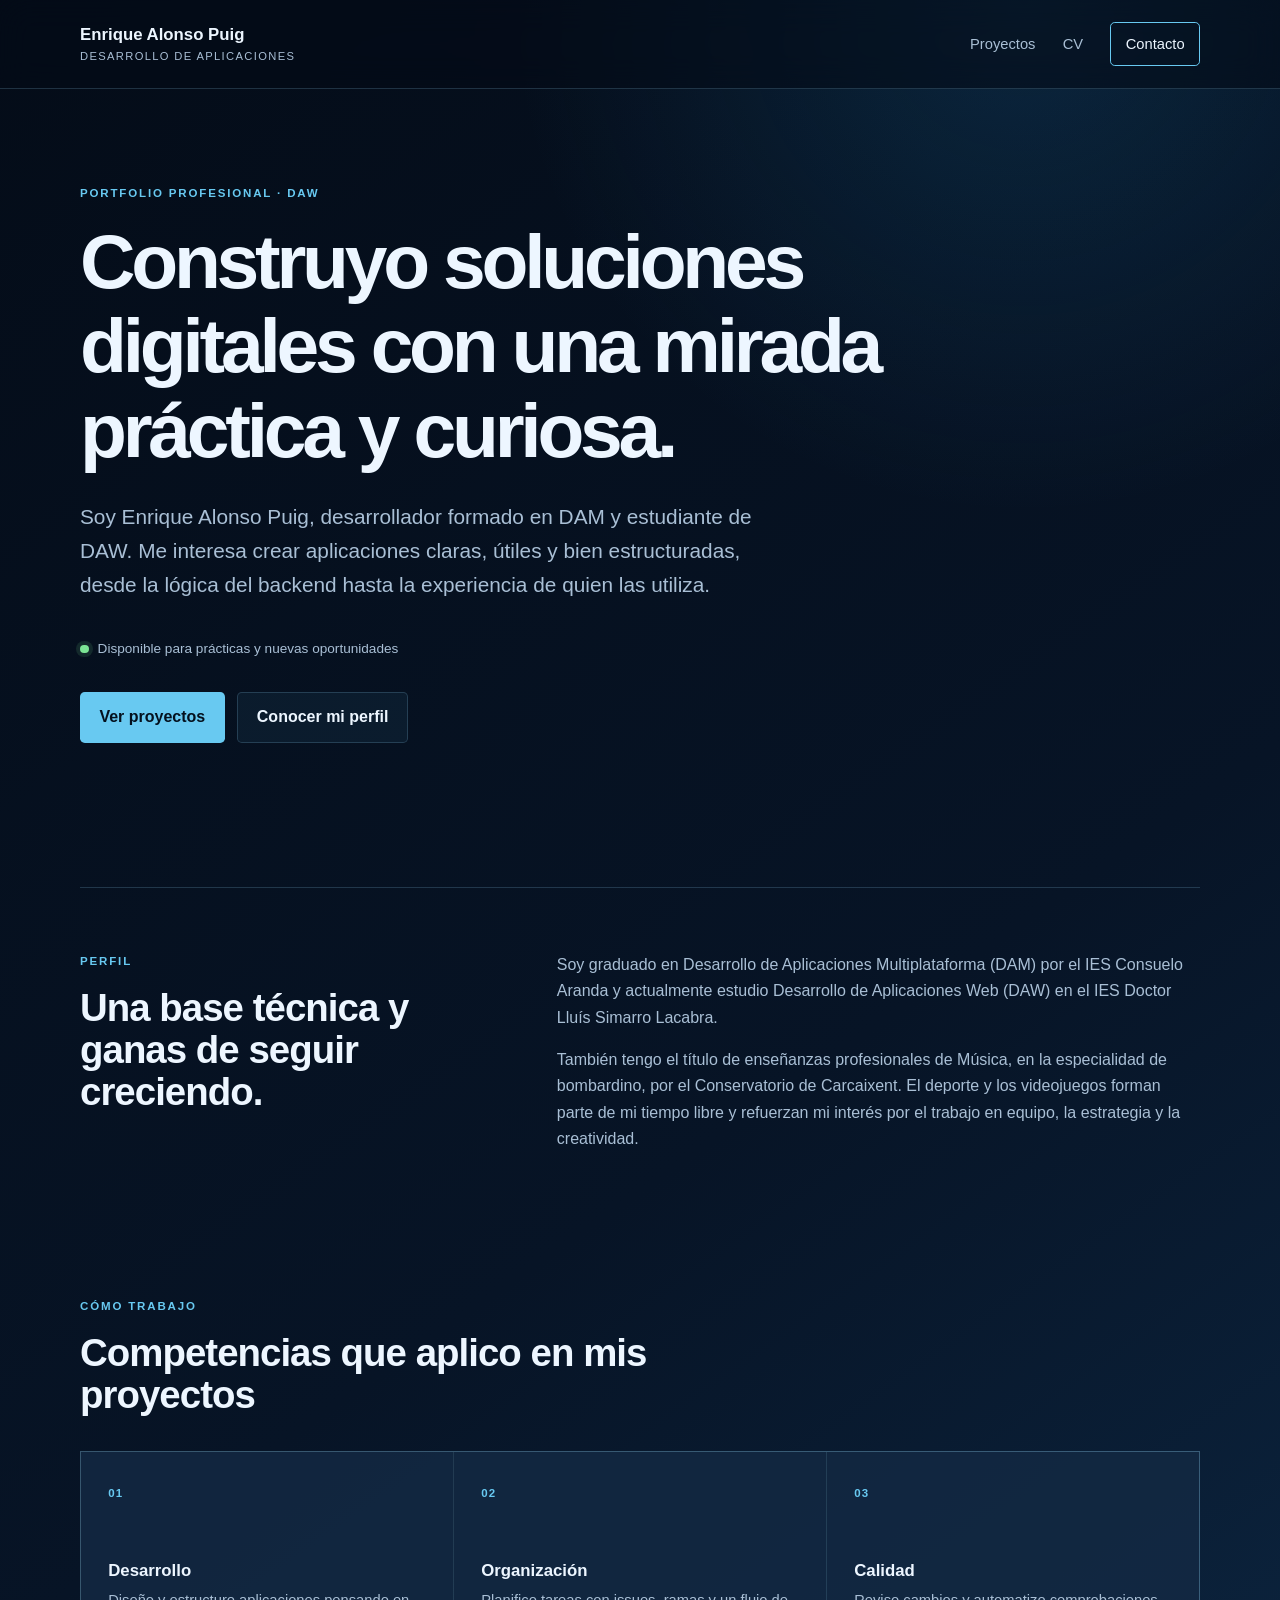
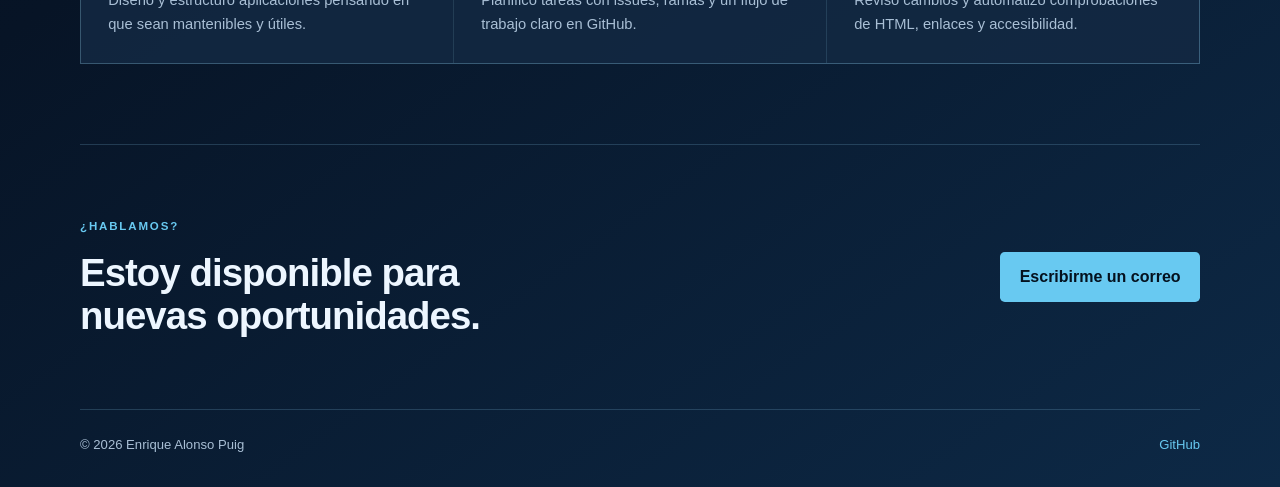
==== index.html @ 2f503438 "aplicar formato Prettier al proyecto 6.0" ====
<!DOCTYPE html>
<html lang="es">
  <head>
    <meta charset="utf-8">
    <meta name="viewport" content="width=device-width, initial-scale=1">
    <title>...</title>
    <link rel="stylesheet" href="styles.css">
  </head>
  <body>
    <header class="site-header">
      <nav class="site-nav shell" aria-label="Navegación principal">
        <a class="brand" href="index.html"
          >Enrique Alonso Puig<span>Desarrollo de aplicaciones</span></a
        >
        <div class="nav-links">
          <a href="proyectos.html">Proyectos</a>
          <a href="cv.html">CV</a>
          <a class="nav-contact" href="mailto:enralopui@alu.edu.gva.es"
            >Contacto</a
          >
        </div>
      </nav>
    </header>
    <main>
      <section class="hero shell">
        <p class="eyebrow">Portfolio profesional · DAW</p>
        <h1>
          Construyo soluciones digitales con una mirada práctica y curiosa.
        </h1>
        <p class="hero-lead">
          Soy Enrique Alonso Puig, desarrollador formado en DAM y estudiante de
          DAW. Me interesa crear aplicaciones claras, útiles y bien
          estructuradas, desde la lógica del backend hasta la experiencia de
          quien las utiliza.
        </p>
        <p class="hero-status">
          <span aria-hidden="true"></span>Disponible para prácticas y nuevas
          oportunidades
        </p>
        <div class="hero-actions">
          <a class="button button-primary" href="proyectos.html"
            >Ver proyectos</a
          >
          <a class="button button-secondary" href="cv.html"
            >Conocer mi perfil</a
          >
        </div>
      </section>
      <section class="intro-grid shell" aria-labelledby="sobre-mi">
        <div>
          <p class="eyebrow">Perfil</p>
          <h2 id="sobre-mi">Una base técnica y ganas de seguir creciendo.</h2>
        </div>
        <div class="copy-block">
          <p>
            Soy graduado en Desarrollo de Aplicaciones Multiplataforma (DAM) por
            el IES Consuelo Aranda y actualmente estudio Desarrollo de
            Aplicaciones Web (DAW) en el IES Doctor Lluís Simarro Lacabra.
          </p>
          <p>
            También tengo el título de enseñanzas profesionales de Música, en la
            especialidad de bombardino, por el Conservatorio de Carcaixent. El
            deporte y los videojuegos forman parte de mi tiempo libre y
            refuerzan mi interés por el trabajo en equipo, la estrategia y la
            creatividad.
          </p>
        </div>
      </section>
      <section class="capabilities shell" aria-labelledby="competencias">
        <div class="section-heading">
          <p class="eyebrow">Cómo trabajo</p>
          <h2 id="competencias">Competencias que aplico en mis proyectos</h2>
        </div>
        <div class="capability-list">
          <article>
            <span>01</span>
            <h3>Desarrollo</h3>
            <p>
              Diseño y estructuro aplicaciones pensando en que sean mantenibles
              y útiles.
            </p>
          </article>
          <article>
            <span>02</span>
            <h3>Organización</h3>
            <p>
              Planifico tareas con issues, ramas y un flujo de trabajo claro en
              GitHub.
            </p>
          </article>
          <article>
            <span>03</span>
            <h3>Calidad</h3>
            <p>
              Reviso cambios y automatizo comprobaciones de HTML, enlaces y
              accesibilidad.
            </p>
          </article>
        </div>
      </section>
      <section class="contact-strip shell" aria-labelledby="contacto">
        <div>
          <p class="eyebrow">¿Hablamos?</p>
          <h2 id="contacto">Estoy disponible para nuevas oportunidades.</h2>
        </div>
        <a class="button button-primary" href="mailto:enralopui@alu.edu.gva.es"
          >Escribirme un correo</a
        >
      </section>
    </main>
    <footer class="site-footer shell">
      <p>&copy; 2026 Enrique Alonso Puig</p>
      <a href="https://github.com/quiquealonso" target="_blank" rel="noreferrer"
        >GitHub</a
      >
    </footer>
  </body>
</html>
---- styles.css ----
:root {
  color-scheme: dark;
  --background: #071426;
  --background-deep: #040c18;
  --surface: rgba(14, 34, 59, 0.82);
  --border: rgba(141, 202, 239, 0.2);
  --text: #edf6ff;
  --muted: #a9bfd5;
  --accent: #68c9f1;
  --accent-strong: #2e9dd2;
  --shadow: 0 24px 70px rgba(0, 0, 0, 0.28);
}

* {
  box-sizing: border-box;
}

html {
  min-width: 320px;
  background: var(--background-deep);
}

body {
  min-width: 320px;
  min-height: 100vh;
  margin: 0;
  color: var(--text);
  background:
    radial-gradient(
      circle at 80% 0%,
      rgba(30, 119, 174, 0.22),
      transparent 32rem
    ),
    linear-gradient(
      145deg,
      var(--background-deep),
      var(--background) 55%,
      #0d2946
    );
  font-family: "Aptos", "Segoe UI", sans-serif;
  line-height: 1.65;
  padding-top: 5.5rem;
}

body::before {
  position: fixed;
  inset: 0;
  z-index: -1;
  background-image:
    linear-gradient(rgba(126, 188, 225, 0.035) 1px, transparent 1px),
    linear-gradient(90deg, rgba(126, 188, 225, 0.035) 1px, transparent 1px);
  background-size: 42px 42px;
  content: "";
  mask-image: linear-gradient(to bottom, black, transparent 80%);
}

.shell {
  width: min(100% - 3rem, 1120px);
  margin-inline: auto;
}

.site-header {
  position: fixed;
  top: 0;
  right: 0;
  left: 0;
  z-index: 10;
  border-bottom: 1px solid var(--border);
  background: rgba(4, 12, 24, 0.58);
  backdrop-filter: blur(16px);
}

.site-nav {
  display: flex;
  align-items: center;
  justify-content: space-between;
  gap: 2rem;
  min-height: 5.5rem;
}

.brand {
  color: var(--text);
  font-size: 1.05rem;
  font-weight: 750;
  line-height: 1.15;
  text-decoration: none;
}

.brand span {
  display: block;
  margin-top: 0.35rem;
  color: var(--muted);
  font-size: 0.7rem;
  font-weight: 500;
  letter-spacing: 0.12em;
  text-transform: uppercase;
}

.nav-links {
  display: flex;
  align-items: center;
  gap: 1.7rem;
}

.nav-links a {
  color: var(--muted);
  font-size: 0.92rem;
  text-decoration: none;
  transition: color 160ms ease;
}

.nav-links a:hover,
.nav-links a:focus-visible,
.nav-links a.active {
  color: var(--accent);
}

.nav-contact {
  padding: 0.55rem 0.9rem;
  border: 1px solid var(--accent);
  border-radius: 0.3rem;
  color: var(--text) !important;
}

.nav-contact:hover,
.nav-contact:focus-visible {
  background: rgba(104, 201, 241, 0.14);
}

h1,
h2,
h3,
p {
  margin-top: 0;
}

h1,
h2,
h3 {
  line-height: 1.1;
}

h2 {
  margin-bottom: 1rem;
  font-size: clamp(1.7rem, 3vw, 2.4rem);
  letter-spacing: -0.025em;
}

h3 {
  margin-bottom: 0.45rem;
  font-size: 1.05rem;
}

p {
  color: var(--muted);
}

main {
  overflow: hidden;
}

.hero {
  padding-top: clamp(4rem, 8vw, 6rem);
  padding-bottom: clamp(6rem, 13vw, 9rem);
}

.eyebrow {
  margin-bottom: 1rem;
  color: var(--accent);
  font-size: 0.72rem;
  font-weight: 750;
  letter-spacing: 0.16em;
  text-transform: uppercase;
}

.hero h1,
.page-intro h1 {
  max-width: 860px;
  margin-bottom: 1.7rem;
  font-size: clamp(2.7rem, 6vw, 5.2rem);
  letter-spacing: -0.055em;
}

.hero-lead {
  max-width: 690px;
  margin-bottom: 2.2rem;
  font-size: clamp(1.05rem, 2vw, 1.3rem);
}

.hero-status {
  display: flex;
  align-items: center;
  gap: 0.55rem;
  margin-bottom: 2rem;
  color: var(--muted);
  font-size: 0.85rem;
}

.hero-status span {
  width: 0.55rem;
  height: 0.55rem;
  border-radius: 50%;
  background: #7be495;
  box-shadow: 0 0 0 4px rgba(123, 228, 149, 0.12);
}

.hero-actions {
  display: flex;
  flex-wrap: wrap;
  gap: 0.8rem;
}

.button {
  display: inline-flex;
  align-items: center;
  justify-content: center;
  min-height: 3rem;
  padding: 0.7rem 1.15rem;
  border: 1px solid transparent;
  border-radius: 0.3rem;
  font-weight: 700;
  text-decoration: none;
  transition:
    background-color 160ms ease,
    border-color 160ms ease,
    transform 160ms ease;
}

.button:hover,
.button:focus-visible {
  transform: translateY(-2px);
}

.button-primary {
  color: #04111e;
  background: var(--accent);
}

.button-primary:hover,
.button-primary:focus-visible {
  background: #90dcf8;
}

.button-secondary {
  border-color: var(--border);
  color: var(--text);
  background: rgba(104, 201, 241, 0.06);
}

.button-secondary:hover,
.button-secondary:focus-visible {
  border-color: var(--accent);
  background: rgba(104, 201, 241, 0.14);
}

.intro-grid,
.contact-strip {
  display: grid;
  grid-template-columns: minmax(0, 0.8fr) minmax(0, 1.2fr);
  gap: 3rem;
  padding-top: 4rem;
  padding-bottom: 4rem;
  border-top: 1px solid var(--border);
}

.copy-block {
  max-width: 650px;
}

.copy-block p:last-child {
  margin-bottom: 0;
}

.capabilities {
  padding-top: 5rem;
  padding-bottom: 5rem;
}

.section-heading {
  max-width: 600px;
  margin-bottom: 2.2rem;
}

.capability-list {
  display: grid;
  grid-template-columns: repeat(3, 1fr);
  gap: 1px;
  overflow: hidden;
  border: 1px solid var(--border);
  background: var(--border);
}

.capability-list article {
  min-height: 210px;
  padding: 1.7rem;
  background: var(--surface);
}

.capability-list span,
.project-meta {
  color: var(--accent);
  font-size: 0.72rem;
  font-weight: 750;
  letter-spacing: 0.1em;
  text-transform: uppercase;
}

.capability-list h3 {
  margin-top: 3.5rem;
}

.capability-list p {
  margin-bottom: 0;
  font-size: 0.92rem;
}

.contact-strip {
  align-items: center;
  padding-top: 4.5rem;
  padding-bottom: 4.5rem;
}

.contact-strip h2 {
  margin-bottom: 0;
}

.contact-strip .button {
  justify-self: end;
}

.page-intro {
  padding-top: clamp(2.5rem, 6vw, 4.5rem);
  padding-bottom: 4rem;
}

.page-intro h1 {
  margin-bottom: 1rem;
  font-size: clamp(3rem, 7vw, 5.6rem);
}

.page-intro > p:last-child {
  max-width: 650px;
  font-size: 1.1rem;
}

.projects-grid {
  display: grid;
  grid-template-columns: repeat(2, 1fr);
  gap: 1.4rem;
  padding-bottom: 7rem;
}

.project-card {
  display: flex;
  min-height: 470px;
  flex-direction: column;
  padding: clamp(1.5rem, 4vw, 2.4rem);
  border: 1px solid var(--border);
  background: linear-gradient(150deg, rgba(25, 62, 99, 0.92), var(--surface));
  box-shadow: var(--shadow);
}

.project-meta {
  display: flex;
  justify-content: space-between;
  gap: 1rem;
  margin-bottom: 4.5rem;
}

.project-card h2 {
  margin-bottom: 1rem;
  color: var(--text);
}

.project-card > p {
  margin-bottom: 1.5rem;
}

.tag-list,
.skill-list {
  display: flex;
  flex-wrap: wrap;
  gap: 0.5rem;
  margin: 0;
  padding: 0;
  list-style: none;
}

.tag-list li {
  padding: 0.3rem 0.6rem;
  border: 1px solid var(--border);
  color: var(--muted);
  font-size: 0.78rem;
}

.text-link {
  display: inline-flex;
  align-items: center;
  gap: 0.4rem;
  margin-top: auto;
  color: var(--accent);
  font-weight: 700;
  text-decoration: none;
}

.text-link:hover,
.text-link:focus-visible {
  color: var(--text);
}

.project-links {
  display: flex;
  flex-wrap: wrap;
  gap: 1.2rem;
  margin-top: auto;
}

.cv-layout {
  display: grid;
  grid-template-columns: minmax(0, 1.4fr) minmax(17rem, 0.6fr);
  gap: 1.4rem;
  padding-bottom: 7rem;
}

.cv-main,
.cv-sidebar {
  display: grid;
  gap: 1.4rem;
  align-content: start;
}

.cv-block {
  padding: clamp(1.5rem, 4vw, 2.4rem);
  border: 1px solid var(--border);
  background: var(--surface);
}

.cv-photo {
  display: flex;
  min-height: 260px;
  align-items: center;
  justify-content: center;
  flex-direction: column;
  gap: 0.5rem;
  border: 1px dashed var(--accent);
  color: var(--accent);
  background: linear-gradient(
    145deg,
    rgba(25, 62, 99, 0.72),
    rgba(7, 20, 38, 0.72)
  );
  text-align: center;
}

.cv-photo span {
  font-size: 0.8rem;
  font-weight: 750;
  letter-spacing: 0.12em;
  text-transform: uppercase;
}

.cv-block h2 {
  margin-bottom: 2rem;
}

.timeline-item {
  padding: 0 0 2rem 1.25rem;
  border-left: 1px solid var(--accent-strong);
}

.timeline-item:last-child {
  padding-bottom: 0;
}

.timeline-item span {
  color: var(--accent);
  font-size: 0.75rem;
  font-weight: 700;
  text-transform: uppercase;
}

.timeline-item h3 {
  margin-top: 0.55rem;
}

.timeline-item p {
  margin-bottom: 0;
}

.skill-list {
  display: grid;
  gap: 0.6rem;
}

.skill-list li {
  padding-bottom: 0.6rem;
  border-bottom: 1px solid var(--border);
  color: var(--muted);
}

.detail-list {
  display: grid;
  gap: 0.8rem;
  margin: 0;
  padding: 0;
  list-style: none;
}

.detail-list li {
  color: var(--muted);
}

.detail-list strong {
  color: var(--text);
  font-weight: 650;
}

.detail-list a {
  color: var(--accent);
  text-decoration: none;
}

.detail-list a:hover,
.detail-list a:focus-visible {
  color: var(--text);
}

.cv-block .text-link {
  margin-top: 1rem;
  font-size: 0.87rem;
}

.site-footer {
  display: flex;
  justify-content: space-between;
  gap: 1rem;
  padding-top: 1.5rem;
  padding-bottom: 2rem;
  border-top: 1px solid var(--border);
  color: var(--muted);
  font-size: 0.82rem;
}

.site-footer p {
  margin: 0;
}

.site-footer a {
  color: var(--accent);
  text-decoration: none;
}

a:focus-visible {
  outline: 3px solid rgba(104, 201, 241, 0.45);
  outline-offset: 4px;
}

@media (max-width: 760px) {
  .shell {
    width: min(100% - 2rem, 640px);
  }

  .site-nav {
    align-items: flex-start;
    flex-direction: column;
    gap: 1.2rem;
    padding-top: 1.2rem;
    padding-bottom: 1.2rem;
  }

  body {
    padding-top: 8.8rem;
  }

  .nav-links {
    width: 100%;
    justify-content: space-between;
    gap: 0.7rem;
  }

  .hero {
    padding-top: 3.5rem;
    padding-bottom: 5rem;
  }

  .intro-grid,
  .contact-strip,
  .cv-layout {
    grid-template-columns: 1fr;
    gap: 1.5rem;
  }

  .capability-list,
  .projects-grid {
    grid-template-columns: 1fr;
  }

  .capability-list article {
    min-height: 0;
  }

  .capability-list h3 {
    margin-top: 2rem;
  }

  .contact-strip .button {
    justify-self: start;
  }

  .project-card {
    min-height: 0;
  }

  .project-meta {
    margin-bottom: 3rem;
  }
}

@media (prefers-reduced-motion: reduce) {
  .button,
  .nav-links a {
    transition: none;
  }
}
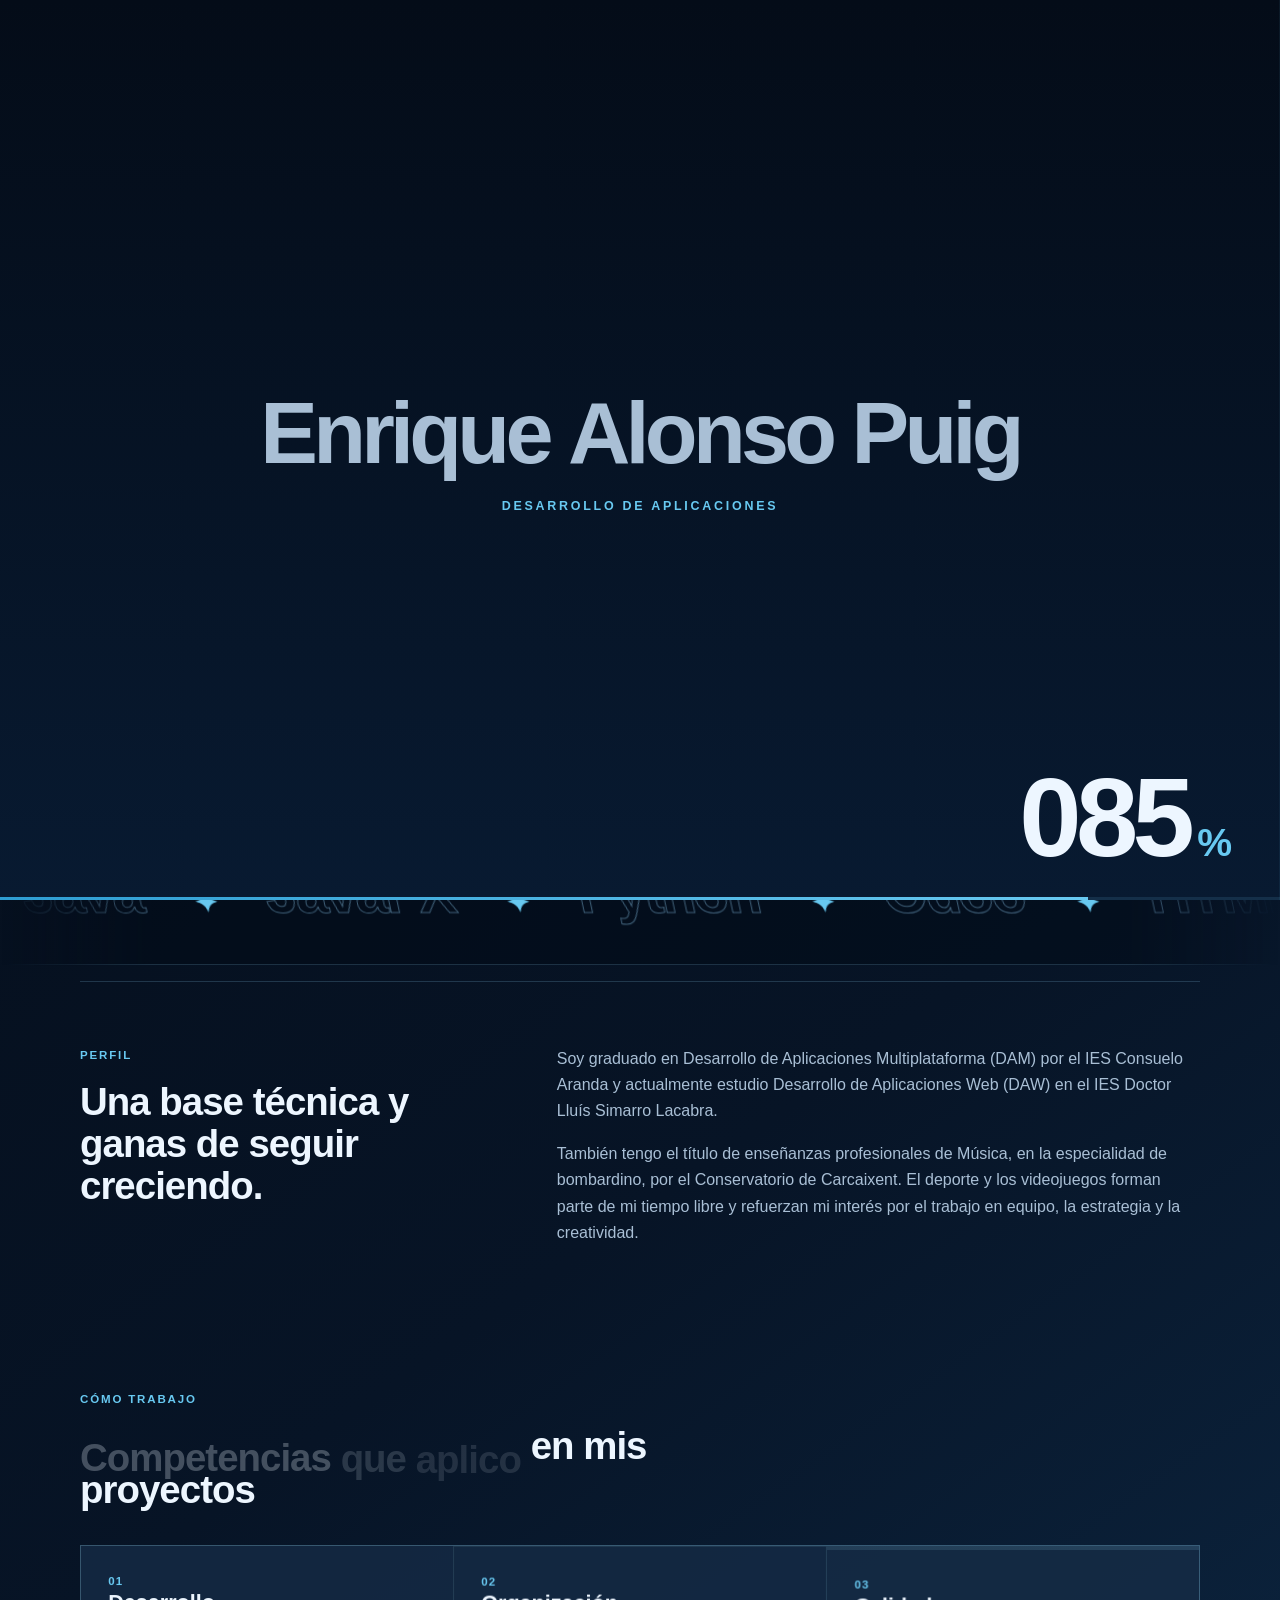
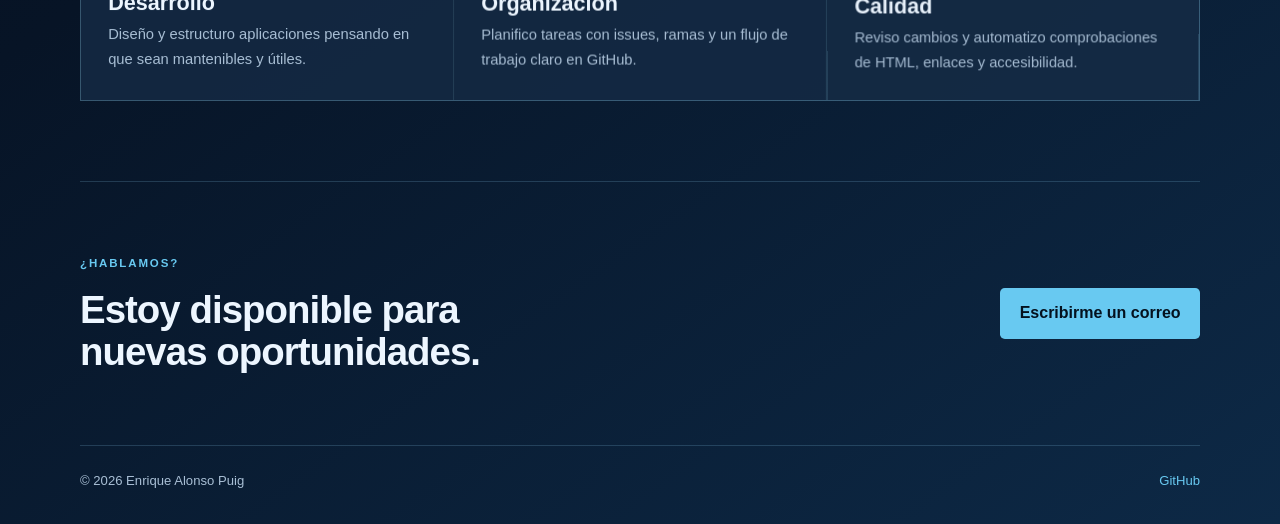
==== commit 3665dca3: "mejora de vista con IA" ====
--- a/index.html
+++ b/index.html
@@ -3,8 +3,20 @@
   <head>
     <meta charset="utf-8">
     <meta name="viewport" content="width=device-width, initial-scale=1">
-    <title>...</title>
+    <title>Enrique Alonso Puig · Portfolio de desarrollo de aplicaciones</title>
     <link rel="stylesheet" href="styles.css">
+    <script>
+      var root = document.documentElement;
+      var viaLink = false;
+      root.classList.add("js");
+      try {
+        viaLink = Boolean(sessionStorage.getItem("pt"));
+        sessionStorage.removeItem("pt");
+      } catch (error) {}
+      if (!matchMedia("(prefers-reduced-motion: reduce)").matches) {
+        root.classList.add(viaLink ? "is-entering" : "is-loading");
+      }
+    </script>
   </head>
   <body>
     <header class="site-header">
@@ -24,9 +36,7 @@
     <main>
       <section class="hero shell">
         <p class="eyebrow">Portfolio profesional · DAW</p>
-        <h1>
-          Construyo soluciones digitales con una mirada práctica y curiosa.
-        </h1>
+        <h1>Convierto ideas en aplicaciones claras, útiles y bien construidas.</h1>
         <p class="hero-lead">
           Soy Enrique Alonso Puig, desarrollador formado en DAM y estudiante de
           DAW. Me interesa crear aplicaciones claras, útiles y bien
@@ -46,6 +56,13 @@
           >
         </div>
       </section>
+      <div class="marquee" aria-hidden="true">
+        <div class="marquee-track">
+          <span>Java</span><span>JavaFX</span><span>Python</span><span>Odoo</span
+          ><span>HTML</span><span>CSS</span><span>Git</span><span>GitHub</span
+          ><span>Maven</span><span>Gradle</span><span>MkDocs</span>
+        </div>
+      </div>
       <section class="intro-grid shell" aria-labelledby="sobre-mi">
         <div>
           <p class="eyebrow">Perfil</p>
@@ -114,5 +131,10 @@
         >GitHub</a
       >
     </footer>
+    <script src="vendor/gsap.min.js" defer></script>
+    <script src="vendor/ScrollTrigger.min.js" defer></script>
+    <script src="vendor/SplitText.min.js" defer></script>
+    <script src="js/animations.js" defer></script>
+    <script type="module" src="js/background.js"></script>
   </body>
 </html>
--- a/styles.css
+++ b/styles.css
@@ -160,7 +160,7 @@
 }
 
 .hero {
-  padding-top: clamp(4rem, 8vw, 6rem);
+  padding-top: clamp(1rem, 2.5vw, 2rem);
   padding-bottom: clamp(6rem, 13vw, 9rem);
 }
 
@@ -329,7 +329,7 @@
 }
 
 .page-intro {
-  padding-top: clamp(2.5rem, 6vw, 4.5rem);
+  padding-top: clamp(1rem, 2.5vw, 2rem);
   padding-bottom: 4rem;
 }
 
@@ -579,7 +579,7 @@
   }
 
   .hero {
-    padding-top: 3.5rem;
+    padding-top: 1.25rem;
     padding-bottom: 5rem;
   }
 
@@ -622,3 +622,672 @@
     transition: none;
   }
 }
+
+/* Animaciones (GSAP) */
+.scroll-progress {
+  position: fixed;
+  top: 0;
+  right: 0;
+  left: 0;
+  pointer-events: none;
+  z-index: 60;
+  height: 3px;
+  background: linear-gradient(90deg, var(--accent-strong), var(--accent));
+  transform: scaleX(0);
+  transform-origin: left;
+}
+
+.project-card,
+.capability-list article {
+  position: relative;
+}
+
+.project-card::before,
+.capability-list article::before {
+  position: absolute;
+  inset: 0;
+  background: radial-gradient(
+    18rem circle at var(--mx, 50%) var(--my, 50%),
+    rgba(104, 201, 241, 0.12),
+    transparent 70%
+  );
+  content: "";
+  opacity: 0;
+  pointer-events: none;
+  transition: opacity 300ms ease;
+}
+
+.project-card:hover::before,
+.capability-list article:hover::before {
+  opacity: 1;
+}
+
+@keyframes reveal-failsafe {
+  to {
+    visibility: visible;
+  }
+}
+
+@media (prefers-reduced-motion: no-preference) {
+  /* Oculta el contenido solo hasta que GSAP lo anima; si el script falla, se muestra a los 5 s. */
+  .js .site-header,
+  .js .hero > *,
+  .js .page-intro > *,
+  .js .intro-grid > *,
+  .js .section-heading,
+  .js .capability-list article,
+  .js .cta-panel,
+  .js .project-card,
+  .js .cv-photo,
+  .js .cv-block,
+  .js .timeline-item {
+    animation: reveal-failsafe 0s 5s forwards;
+    visibility: hidden;
+  }
+
+  /* Cobertura provisional hasta que el script crea los paneles; se retira sola a los 5 s. */
+  .is-entering::before,
+  .is-loading::before {
+    animation: cover-failsafe 0s 5s forwards;
+    position: fixed;
+    inset: 0;
+    z-index: 99;
+    background: var(--background-deep);
+    content: "";
+  }
+}
+
+@keyframes cover-failsafe {
+  to {
+    visibility: hidden;
+  }
+}
+
+/* Fondo 3D (Three.js) */
+body {
+  isolation: isolate;
+}
+
+.bg-canvas {
+  position: fixed;
+  inset: 0;
+  z-index: -1;
+  width: 100%;
+  height: 100%;
+  opacity: 0;
+  pointer-events: none;
+  transition: opacity 1.6s ease;
+}
+
+.bg-canvas.is-ready {
+  opacity: 1;
+}
+
+/* Animaciones avanzadas */
+.marquee {
+  overflow: hidden;
+  margin-bottom: 1rem;
+  padding: 1.4rem 0;
+  border-block: 1px solid var(--border);
+  background: rgba(4, 12, 24, 0.45);
+  mask-image: linear-gradient(
+    90deg,
+    transparent,
+    black 12%,
+    black 88%,
+    transparent
+  );
+}
+
+.marquee-track {
+  display: flex;
+  width: max-content;
+  will-change: transform;
+}
+
+.marquee-track span {
+  padding-inline: 1.6rem;
+  color: transparent;
+  font-size: clamp(2rem, 5vw, 3.6rem);
+  font-weight: 800;
+  letter-spacing: -0.04em;
+  -webkit-text-stroke: 1px rgba(141, 202, 239, 0.45);
+  white-space: nowrap;
+}
+
+.marquee-track span::after {
+  margin-left: 3.2rem;
+  color: var(--accent);
+  content: "\2726";
+  font-size: 0.5em;
+  -webkit-text-stroke: 0;
+}
+
+.split-word,
+.split-char {
+  display: inline-block;
+}
+
+.hero h1,
+.page-intro h1 {
+  perspective: 700px;
+}
+
+.timeline-item {
+  position: relative;
+  border-left-color: transparent;
+}
+
+.timeline-item::before {
+  position: absolute;
+  top: 0;
+  bottom: 0;
+  left: -1px;
+  width: 1px;
+  background: linear-gradient(var(--accent), var(--accent-strong));
+  content: "";
+  transform: scaleY(var(--draw, 1));
+  transform-origin: top;
+}
+
+.timeline-item::after {
+  position: absolute;
+  top: 0.35rem;
+  left: -5px;
+  width: 9px;
+  height: 9px;
+  border-radius: 50%;
+  background: var(--accent);
+  box-shadow: 0 0 0 4px rgba(104, 201, 241, 0.15);
+  content: "";
+  transform: scale(var(--dot, 1));
+}
+
+.capability-list article::after {
+  position: absolute;
+  right: 0;
+  bottom: 0;
+  left: 0;
+  height: 2px;
+  background: linear-gradient(90deg, var(--accent-strong), var(--accent));
+  content: "";
+  transform: scaleX(0);
+  transform-origin: left;
+  transition: transform 500ms ease;
+}
+
+.capability-list article:hover::after {
+  transform: scaleX(1);
+}
+
+.cursor-ring,
+.cursor-dot {
+  position: fixed;
+  top: 0;
+  left: 0;
+  z-index: 200;
+  border-radius: 50%;
+  opacity: 0;
+  pointer-events: none;
+}
+
+.cursor-ring {
+  width: 2.4rem;
+  height: 2.4rem;
+  border: 1px solid rgba(104, 201, 241, 0.7);
+  transition:
+    width 250ms ease,
+    height 250ms ease,
+    background-color 250ms ease,
+    opacity 250ms ease;
+}
+
+.cursor-ring.is-active {
+  width: 4.2rem;
+  height: 4.2rem;
+  background: rgba(104, 201, 241, 0.12);
+}
+
+.cursor-dot {
+  width: 0.5rem;
+  height: 0.5rem;
+  background: var(--accent);
+  box-shadow: 0 0 12px rgba(104, 201, 241, 0.8);
+}
+
+.cursor-on .cursor-ring,
+.cursor-on .cursor-dot {
+  opacity: 1;
+}
+
+/* Con el cursor personalizado activo se oculta el del sistema */
+.cursor-on,
+.cursor-on * {
+  cursor: none !important;
+}
+
+/* Transición de página y pantalla de carga */
+.pt {
+  position: fixed;
+  inset: 0;
+  z-index: 100;
+  pointer-events: none;
+}
+
+.pt-cols {
+  display: flex;
+  height: 100%;
+  padding-right: 1px;
+}
+
+.pt-cols i {
+  flex: 1;
+  margin-right: -1px;
+  background: linear-gradient(180deg, #040c18, #081a31);
+  box-shadow: inset -1px 0 0 rgba(104, 201, 241, 0.07);
+  will-change: transform;
+}
+
+.pt-label,
+.pt-loader {
+  position: absolute;
+  inset: 0;
+  display: grid;
+  align-content: center;
+  justify-items: center;
+  margin: 0;
+  text-align: center;
+}
+
+.pt-label {
+  font-size: clamp(3rem, 11vw, 9rem);
+  font-weight: 800;
+  letter-spacing: -0.06em;
+  line-height: 1.1;
+}
+
+.pt-name {
+  margin: 0;
+  font-size: clamp(2.2rem, 7vw, 5.4rem);
+  font-weight: 800;
+  letter-spacing: -0.055em;
+  line-height: 1.15;
+}
+
+.pt-role {
+  margin: 0.8rem 0 0;
+  color: var(--accent);
+  font-size: 0.78rem;
+  font-weight: 750;
+  letter-spacing: 0.22em;
+  text-transform: uppercase;
+}
+
+.pt-meter {
+  position: absolute;
+  right: 0;
+  bottom: 0;
+  left: 0;
+  display: flex;
+  justify-content: flex-end;
+  padding: 0 clamp(1.5rem, 4vw, 3rem) 1.6rem;
+}
+
+.pt-count {
+  font-size: clamp(3rem, 9vw, 7rem);
+  font-variant-numeric: tabular-nums;
+  font-weight: 800;
+  letter-spacing: -0.05em;
+  line-height: 1;
+}
+
+.pt-count::after {
+  color: var(--accent);
+  content: "%";
+  font-size: 0.35em;
+  letter-spacing: 0;
+  margin-left: 0.2em;
+}
+
+.pt-bar {
+  position: absolute;
+  right: 0;
+  bottom: 0;
+  left: 0;
+  height: 3px;
+  background: rgba(104, 201, 241, 0.12);
+}
+
+.pt-bar i {
+  display: block;
+  height: 100%;
+  background: linear-gradient(90deg, var(--accent-strong), var(--accent));
+  transform: scaleX(0);
+  transform-origin: left;
+}
+
+/* Perfil */
+@property --angle {
+  inherits: false;
+  initial-value: 0deg;
+  syntax: "<angle>";
+}
+
+.profile {
+  position: relative;
+  overflow: hidden;
+  margin-block: 2rem;
+  padding: clamp(2rem, 5vw, 3.5rem);
+  border-top: 0;
+  font-size: 1rem;
+}
+
+.profile-panel {
+  position: absolute;
+  inset: 0;
+  border: 1px solid var(--border);
+  background:
+    radial-gradient(
+      40rem 22rem at 100% 0%,
+      rgba(104, 201, 241, 0.14),
+      transparent 70%
+    ),
+    linear-gradient(150deg, rgba(25, 62, 99, 0.72), rgba(8, 22, 40, 0.88));
+}
+
+.profile > :not(.profile-panel) {
+  position: relative;
+}
+
+.profile-ghost {
+  position: absolute !important;
+  top: -0.12em;
+  right: -0.05em;
+  color: transparent;
+  font-size: clamp(6rem, 22vw, 17rem);
+  font-weight: 800;
+  letter-spacing: -0.06em;
+  line-height: 1;
+  pointer-events: none;
+  -webkit-text-stroke: 1px rgba(141, 202, 239, 0.2);
+  user-select: none;
+}
+
+.profile-title h2 {
+  margin-bottom: 0;
+}
+
+.profile .copy-block p {
+  font-size: clamp(1.05rem, 1.7vw, 1.3rem);
+  line-height: 1.6;
+}
+
+.profile-stats {
+  display: grid;
+  grid-column: 1 / -1;
+  grid-template-columns: repeat(4, 1fr);
+  gap: 1.5rem;
+  margin: 1rem 0 0;
+  padding: 2rem 0 0;
+  border-top: 1px solid var(--border);
+  list-style: none;
+}
+
+.profile-stats li {
+  display: grid;
+  gap: 0.35rem;
+}
+
+.profile-stats strong {
+  background: linear-gradient(180deg, var(--text), var(--accent));
+  -webkit-background-clip: text;
+  background-clip: text;
+  color: transparent;
+  font-size: clamp(2.6rem, 5vw, 4rem);
+  font-variant-numeric: tabular-nums;
+  font-weight: 800;
+  letter-spacing: -0.05em;
+  line-height: 1;
+}
+
+.profile-stats span {
+  color: var(--muted);
+  font-size: 0.82rem;
+  letter-spacing: 0.04em;
+}
+
+/* Competencias */
+.capability-list article {
+  display: flex;
+  flex-direction: column;
+  min-height: 0;
+  padding: 1.6rem 1.7rem 1.8rem;
+}
+
+.cap-top {
+  display: flex;
+  align-items: center;
+  justify-content: space-between;
+  margin-bottom: 1.4rem;
+}
+
+.capability-list .cap-icon {
+  display: grid;
+  width: 3rem;
+  height: 3rem;
+  border: 1px solid var(--border);
+  border-radius: 0.5rem;
+  background: rgba(104, 201, 241, 0.08);
+  color: var(--accent);
+  place-items: center;
+  transition:
+    background-color 300ms ease,
+    transform 300ms ease;
+}
+
+.cap-icon svg {
+  width: 1.5rem;
+  height: 1.5rem;
+}
+
+.capability-list article:hover .cap-icon {
+  background: rgba(104, 201, 241, 0.2);
+  transform: rotate(-6deg) scale(1.06);
+}
+
+.capability-list .cap-num {
+  color: transparent;
+  font-size: clamp(2.6rem, 4.4vw, 3.6rem);
+  font-variant-numeric: tabular-nums;
+  font-weight: 800;
+  letter-spacing: -0.04em;
+  line-height: 1;
+  -webkit-text-stroke: 1px rgba(104, 201, 241, 0.55);
+  transition: color 300ms ease;
+}
+
+.capability-list article:hover .cap-num {
+  color: rgba(104, 201, 241, 0.22);
+}
+
+.capability-list h3 {
+  margin-top: 0;
+  margin-bottom: 0.5rem;
+  font-size: 1.35rem;
+}
+
+.cap-tags {
+  display: flex;
+  flex-wrap: wrap;
+  gap: 0.4rem;
+  margin: auto 0 0;
+  padding: 1.2rem 0 0;
+  list-style: none;
+}
+
+.cap-tags li {
+  padding: 0.2rem 0.6rem;
+  border: 1px solid var(--border);
+  border-radius: 99px;
+  color: var(--muted);
+  font-size: 0.74rem;
+}
+
+/* Contacto */
+.cta {
+  padding-top: 2rem;
+  padding-bottom: 5rem;
+}
+
+.cta-panel {
+  position: relative;
+  display: grid;
+  grid-template-columns: minmax(0, 1.4fr) minmax(0, 0.6fr);
+  gap: 2.5rem;
+  align-items: end;
+  overflow: hidden;
+  padding: clamp(2rem, 5vw, 4.2rem);
+  border-radius: 0.4rem;
+  background:
+    radial-gradient(
+      34rem 20rem at var(--mx, 75%) var(--my, 0%),
+      rgba(104, 201, 241, 0.2),
+      transparent 70%
+    ),
+    linear-gradient(150deg, rgba(25, 62, 99, 0.92), var(--surface));
+  box-shadow: var(--shadow);
+}
+
+.cta-panel::before {
+  position: absolute;
+  inset: 0;
+  padding: 1px;
+  border-radius: inherit;
+  background: conic-gradient(
+    from var(--angle),
+    rgba(141, 202, 239, 0.15) 0%,
+    rgba(141, 202, 239, 0.15) 55%,
+    var(--accent) 80%,
+    rgba(141, 202, 239, 0.15) 100%
+  );
+  content: "";
+  mask:
+    linear-gradient(#000 0 0) content-box,
+    linear-gradient(#000 0 0);
+  mask-composite: exclude;
+  pointer-events: none;
+  animation: spin-border 7s linear infinite;
+}
+
+@keyframes spin-border {
+  to {
+    --angle: 360deg;
+  }
+}
+
+.cta-ghost {
+  position: absolute;
+  bottom: -0.18em;
+  left: -0.03em;
+  color: transparent;
+  font-size: clamp(5rem, 18vw, 15rem);
+  font-weight: 800;
+  letter-spacing: -0.06em;
+  line-height: 0.8;
+  pointer-events: none;
+  white-space: nowrap;
+  -webkit-text-stroke: 1px rgba(141, 202, 239, 0.16);
+  user-select: none;
+}
+
+.cta-main,
+.cta-actions {
+  position: relative;
+  z-index: 1;
+}
+
+.cta h2 {
+  max-width: 14ch;
+  margin-bottom: 1.6rem;
+  font-size: clamp(2.2rem, 5vw, 4rem);
+  letter-spacing: -0.05em;
+  line-height: 1.05;
+}
+
+.cta-status {
+  display: flex;
+  align-items: center;
+  gap: 0.6rem;
+  margin: 0;
+  color: var(--muted);
+  font-size: 0.88rem;
+}
+
+.cta-status span {
+  width: 0.55rem;
+  height: 0.55rem;
+  border-radius: 50%;
+  background: #7be495;
+  animation: pulse-dot 2s ease-out infinite;
+}
+
+@keyframes pulse-dot {
+  0% {
+    box-shadow: 0 0 0 0 rgba(123, 228, 149, 0.5);
+  }
+
+  100% {
+    box-shadow: 0 0 0 12px rgba(123, 228, 149, 0);
+  }
+}
+
+.cta-actions {
+  display: grid;
+  gap: 1rem;
+  justify-items: stretch;
+}
+
+.cta-actions .button {
+  min-height: 3.6rem;
+  font-size: 1.02rem;
+}
+
+.cta-email {
+  color: var(--muted);
+  font-size: 0.92rem;
+  text-align: center;
+  text-decoration: none;
+  background: linear-gradient(var(--accent), var(--accent)) 50% 100% / 0% 1px
+    no-repeat;
+  transition:
+    background-size 350ms ease,
+    color 200ms ease;
+}
+
+.cta-email:hover,
+.cta-email:focus-visible {
+  background-size: 100% 1px;
+  color: var(--accent);
+}
+
+@media (max-width: 760px) {
+  .profile-stats {
+    grid-template-columns: repeat(2, 1fr);
+  }
+
+  .cta-panel {
+    grid-template-columns: 1fr;
+    gap: 2rem;
+  }
+
+  .cta h2 {
+    max-width: none;
+  }
+}
+
+@media (prefers-reduced-motion: reduce) {
+  .cta-panel::before,
+  .cta-status span {
+    animation: none;
+  }
+}
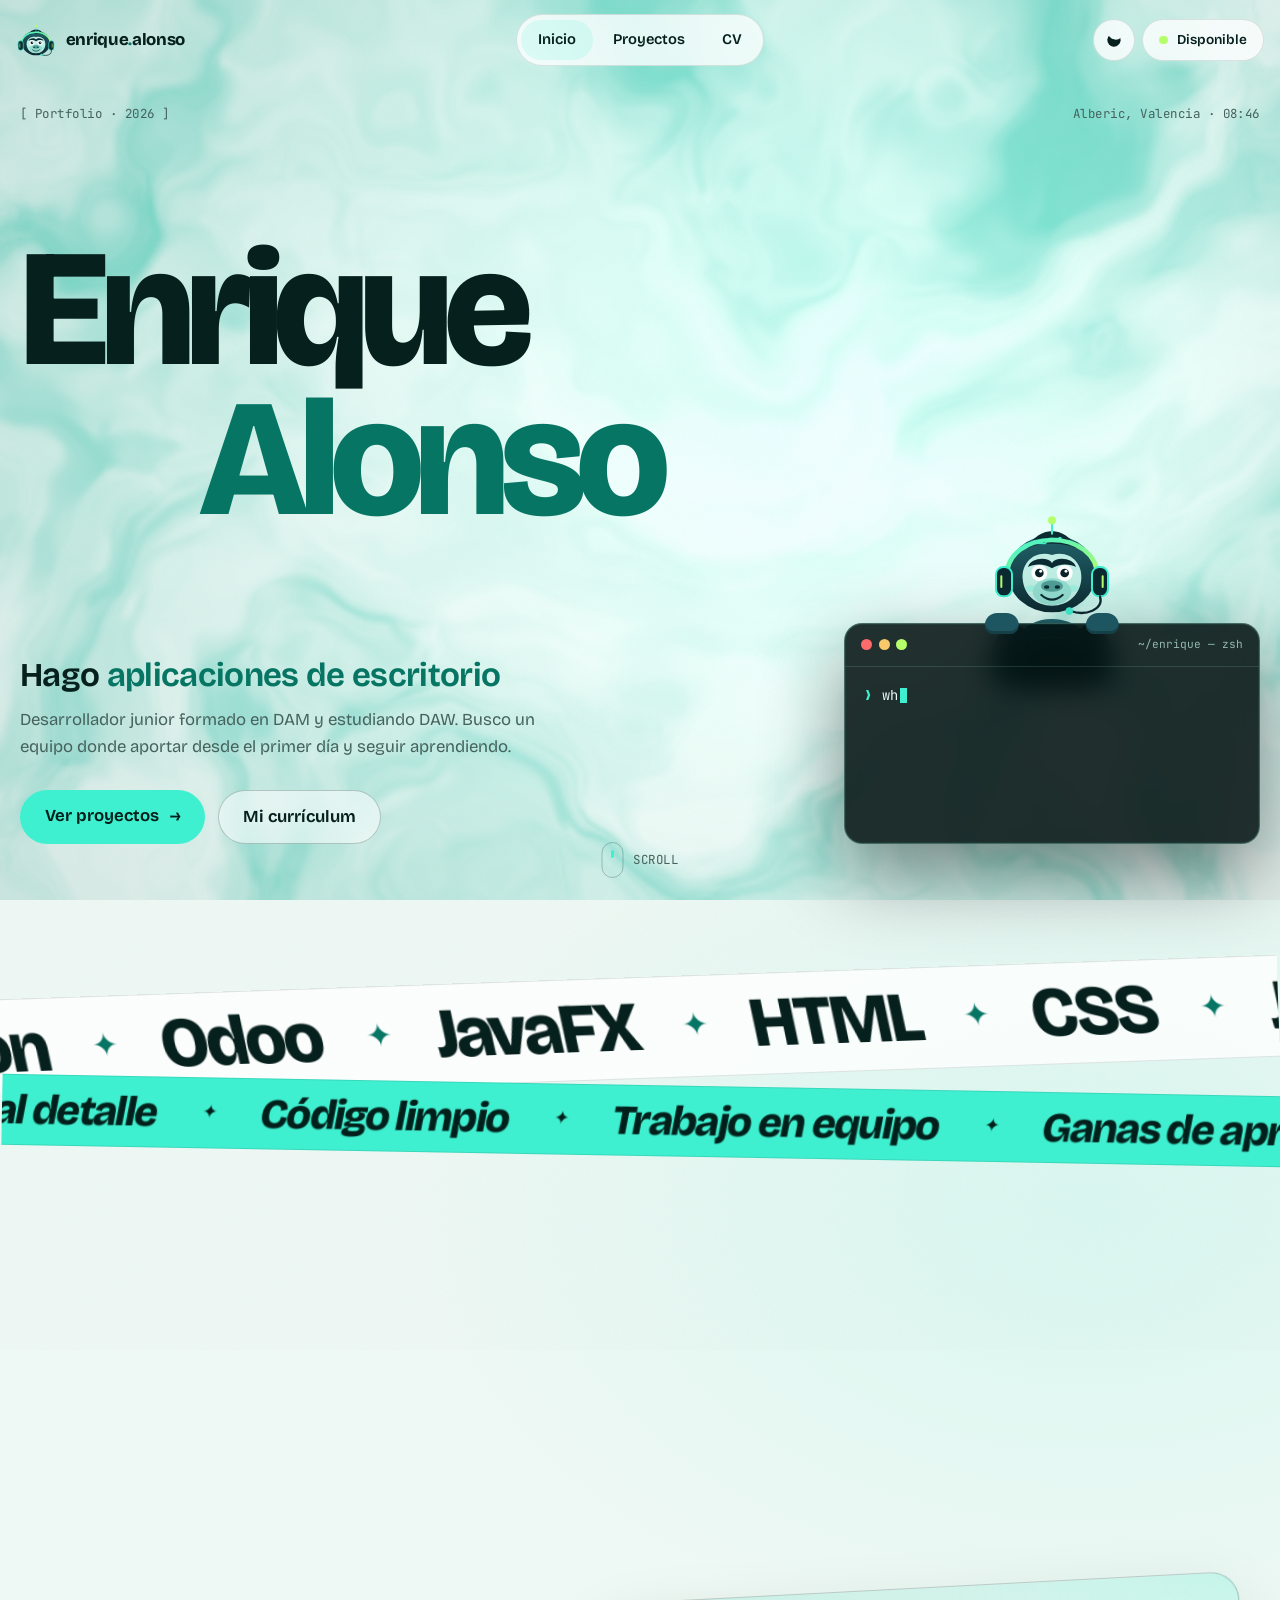
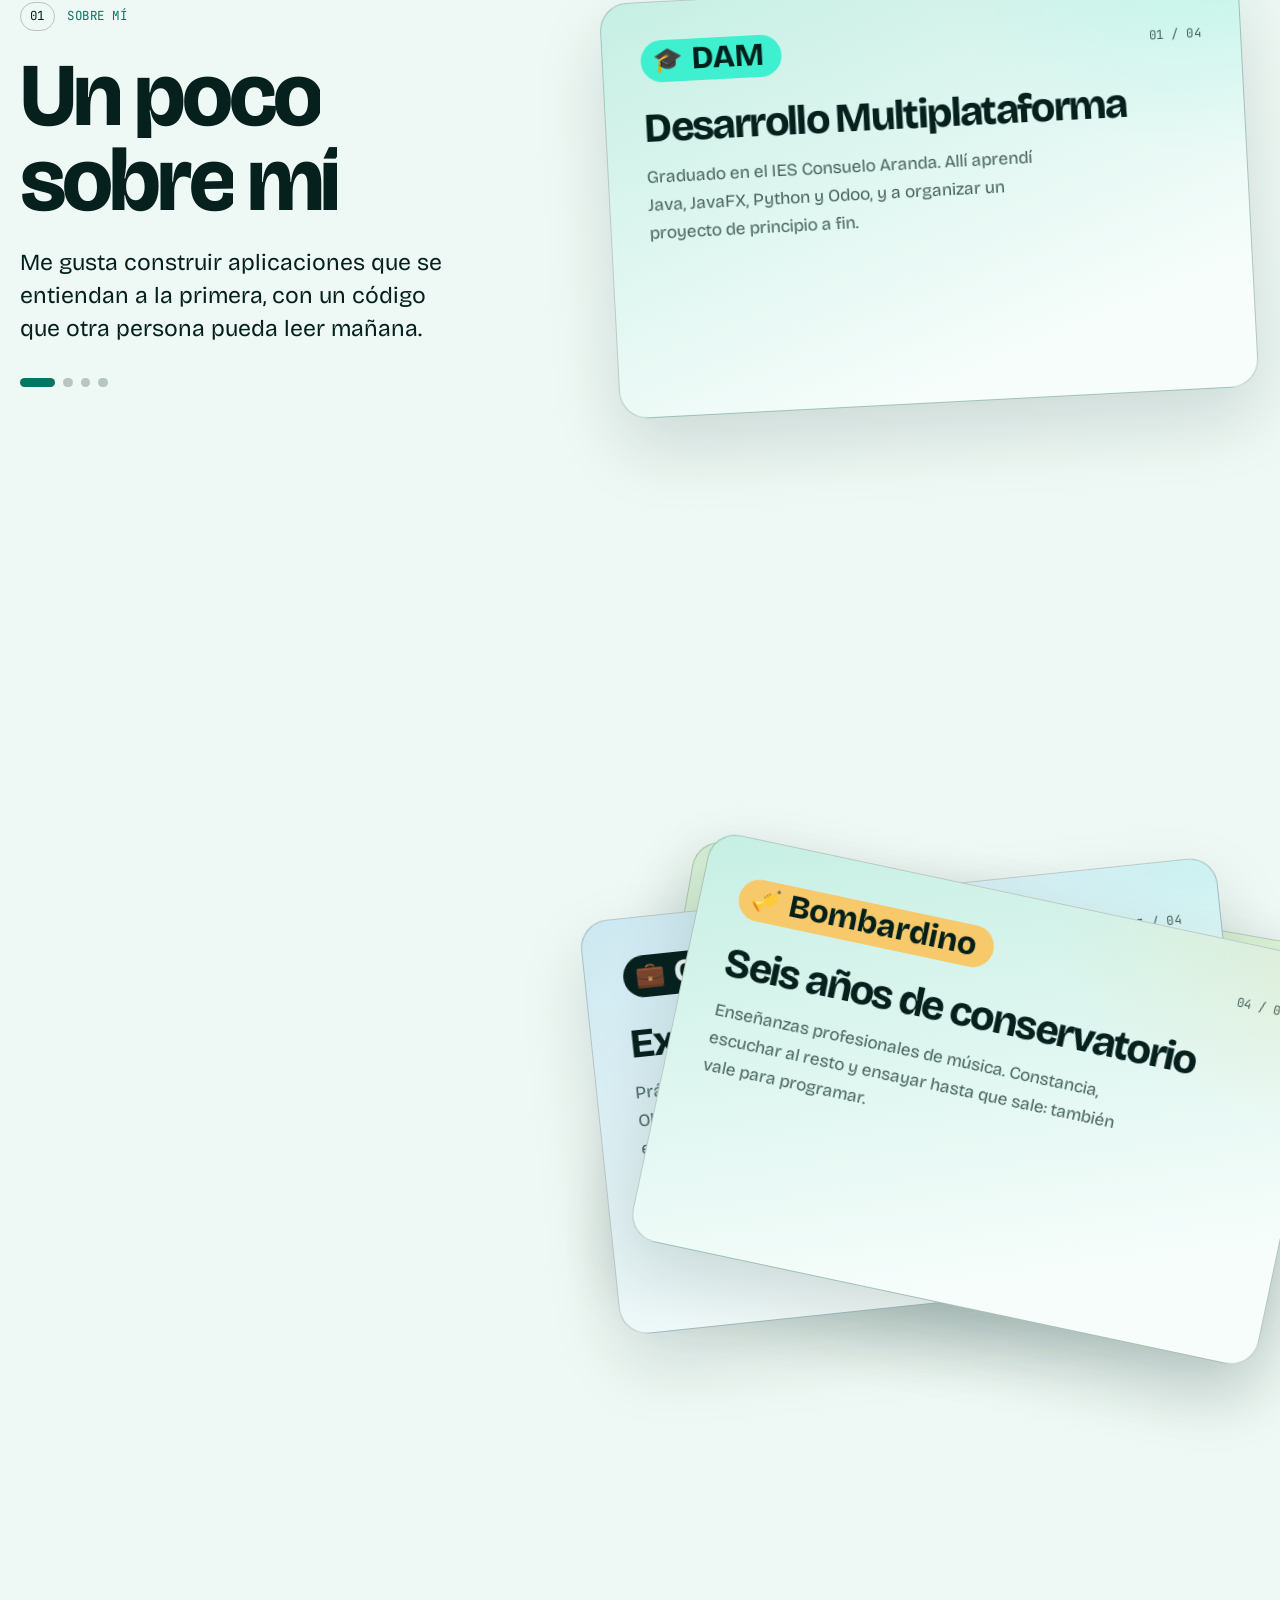
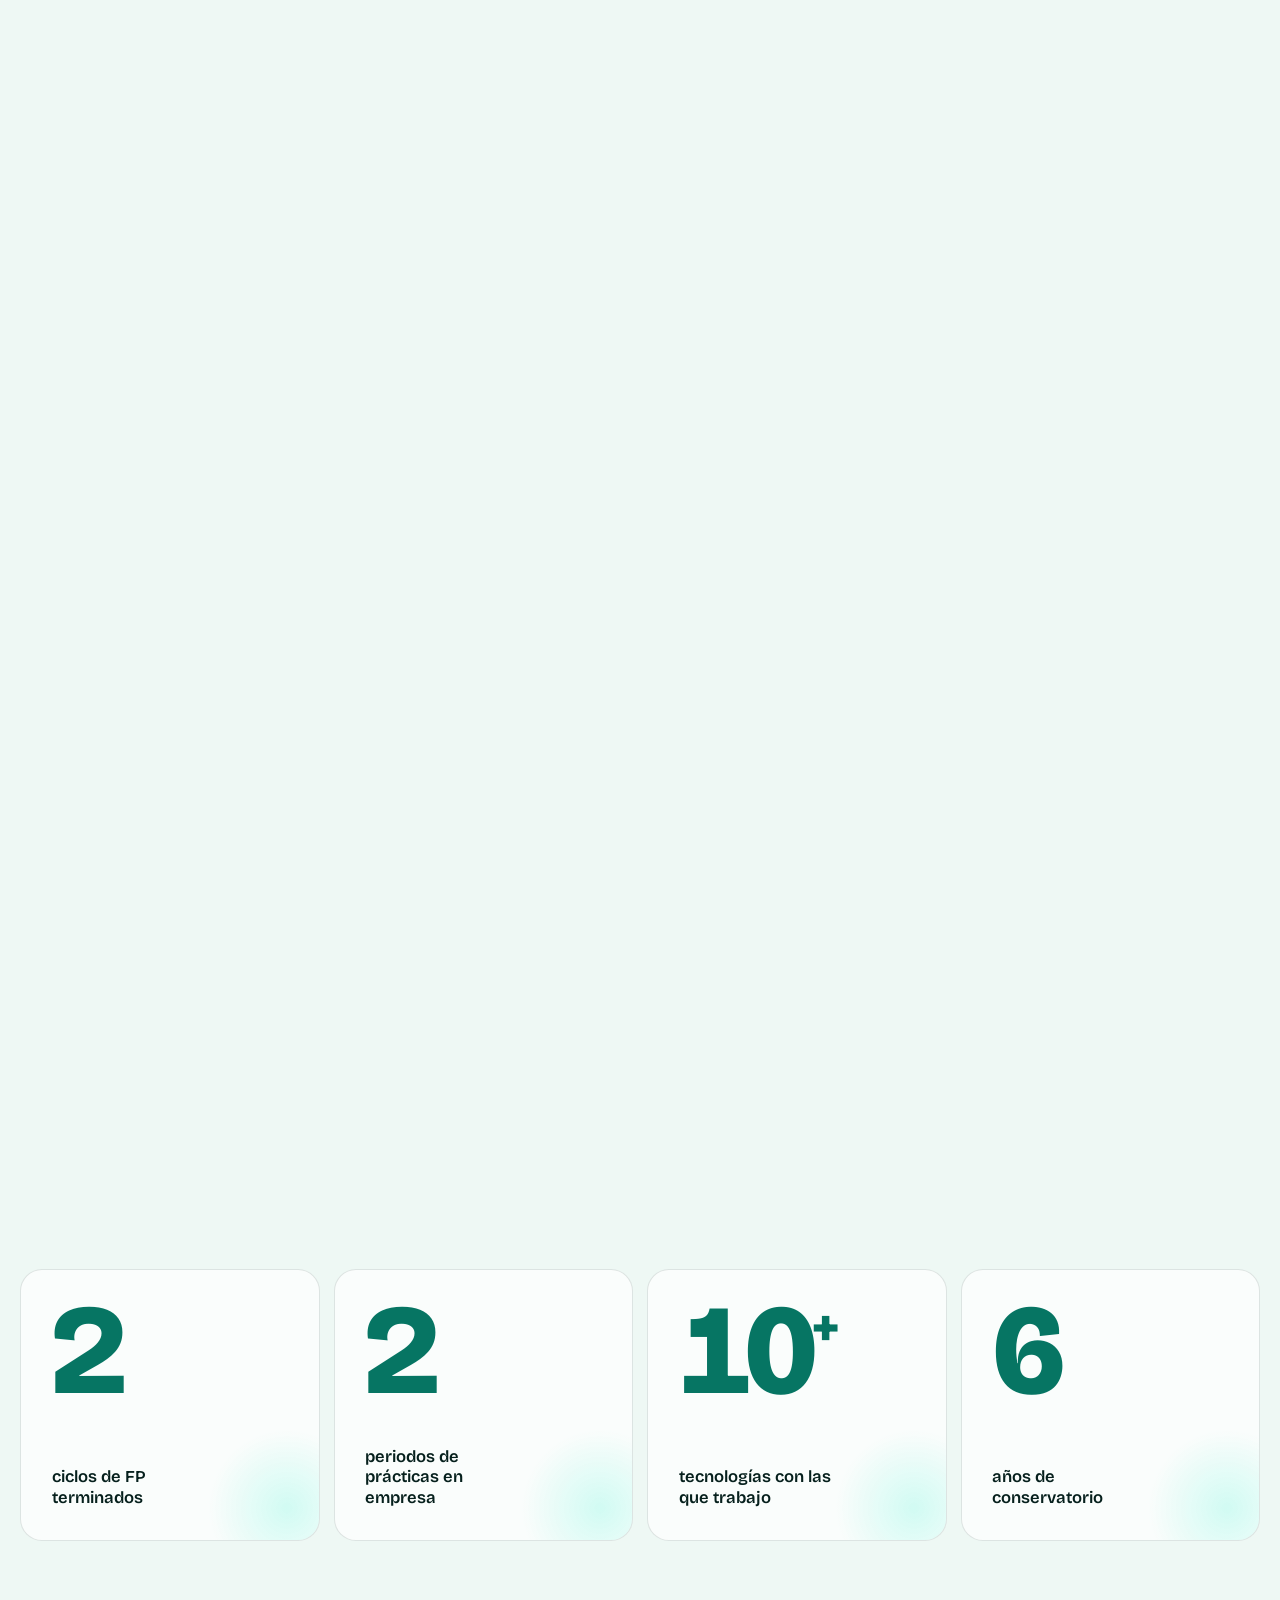
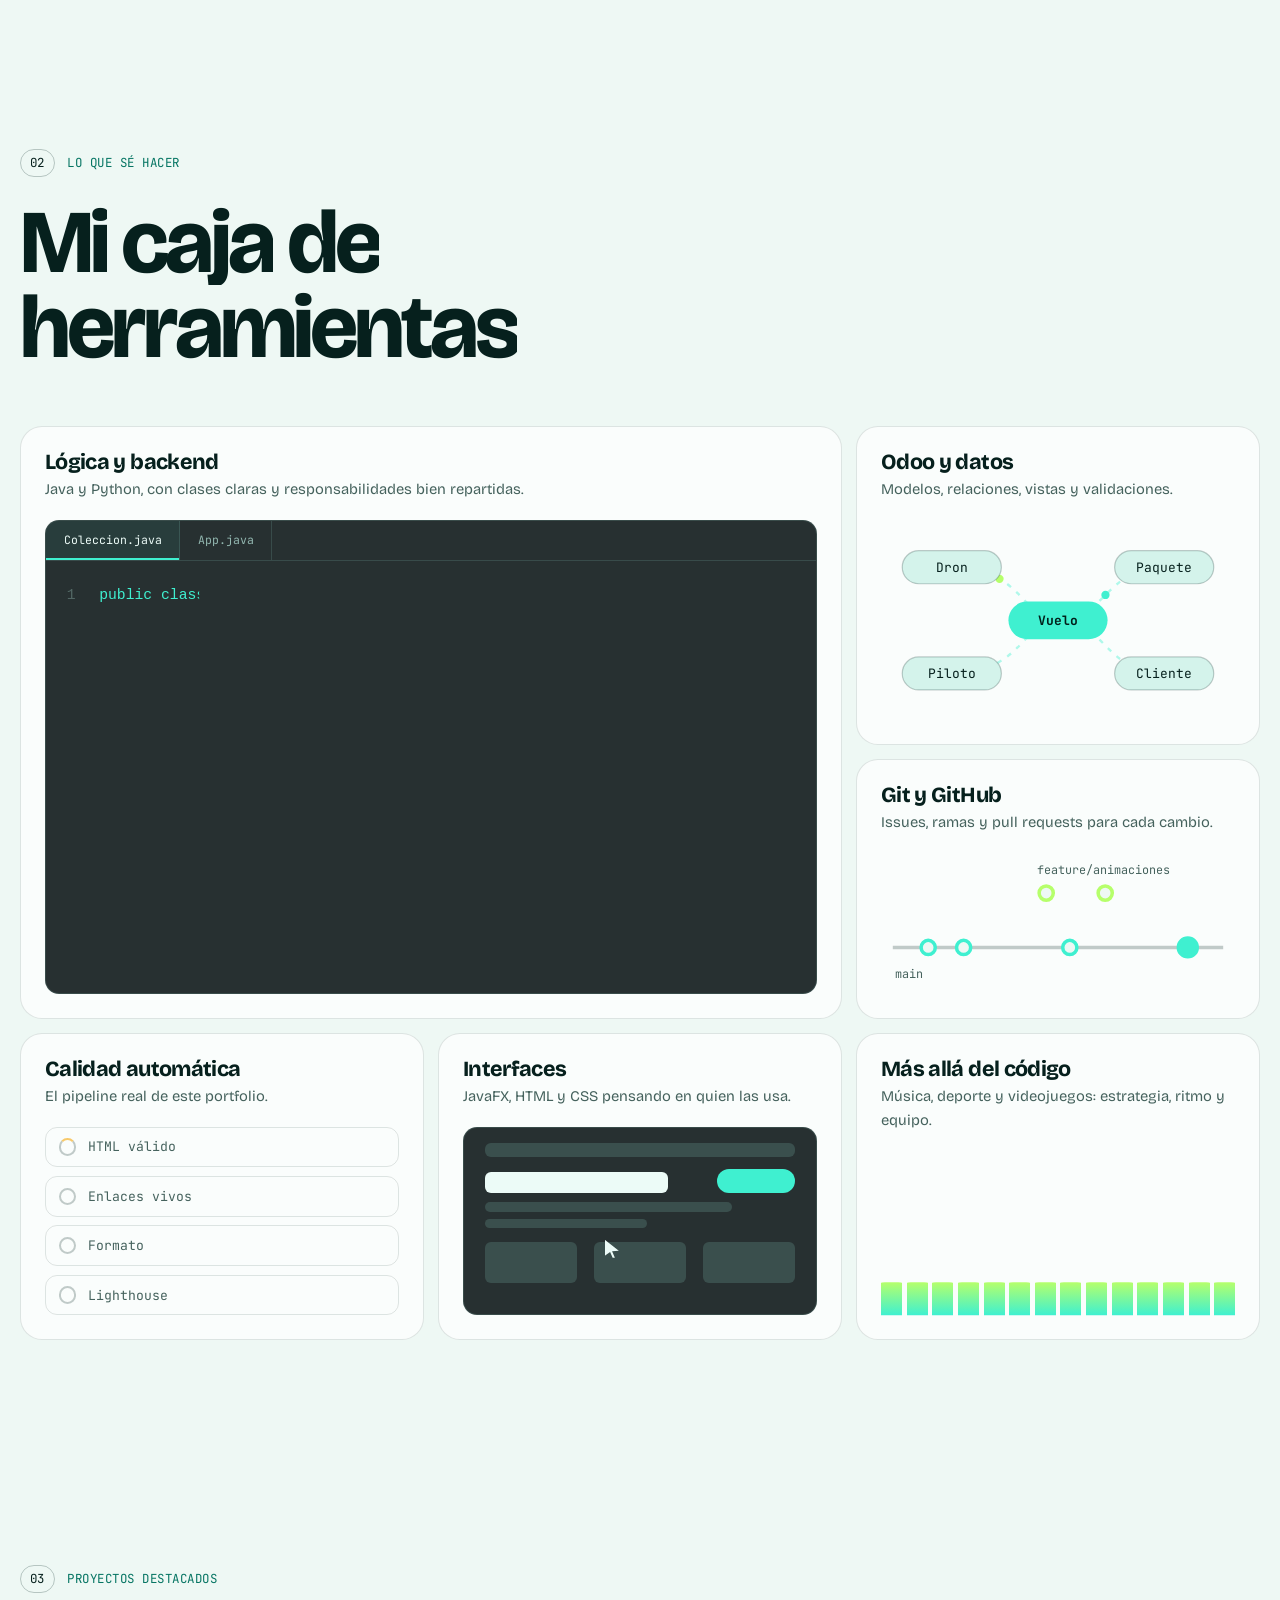
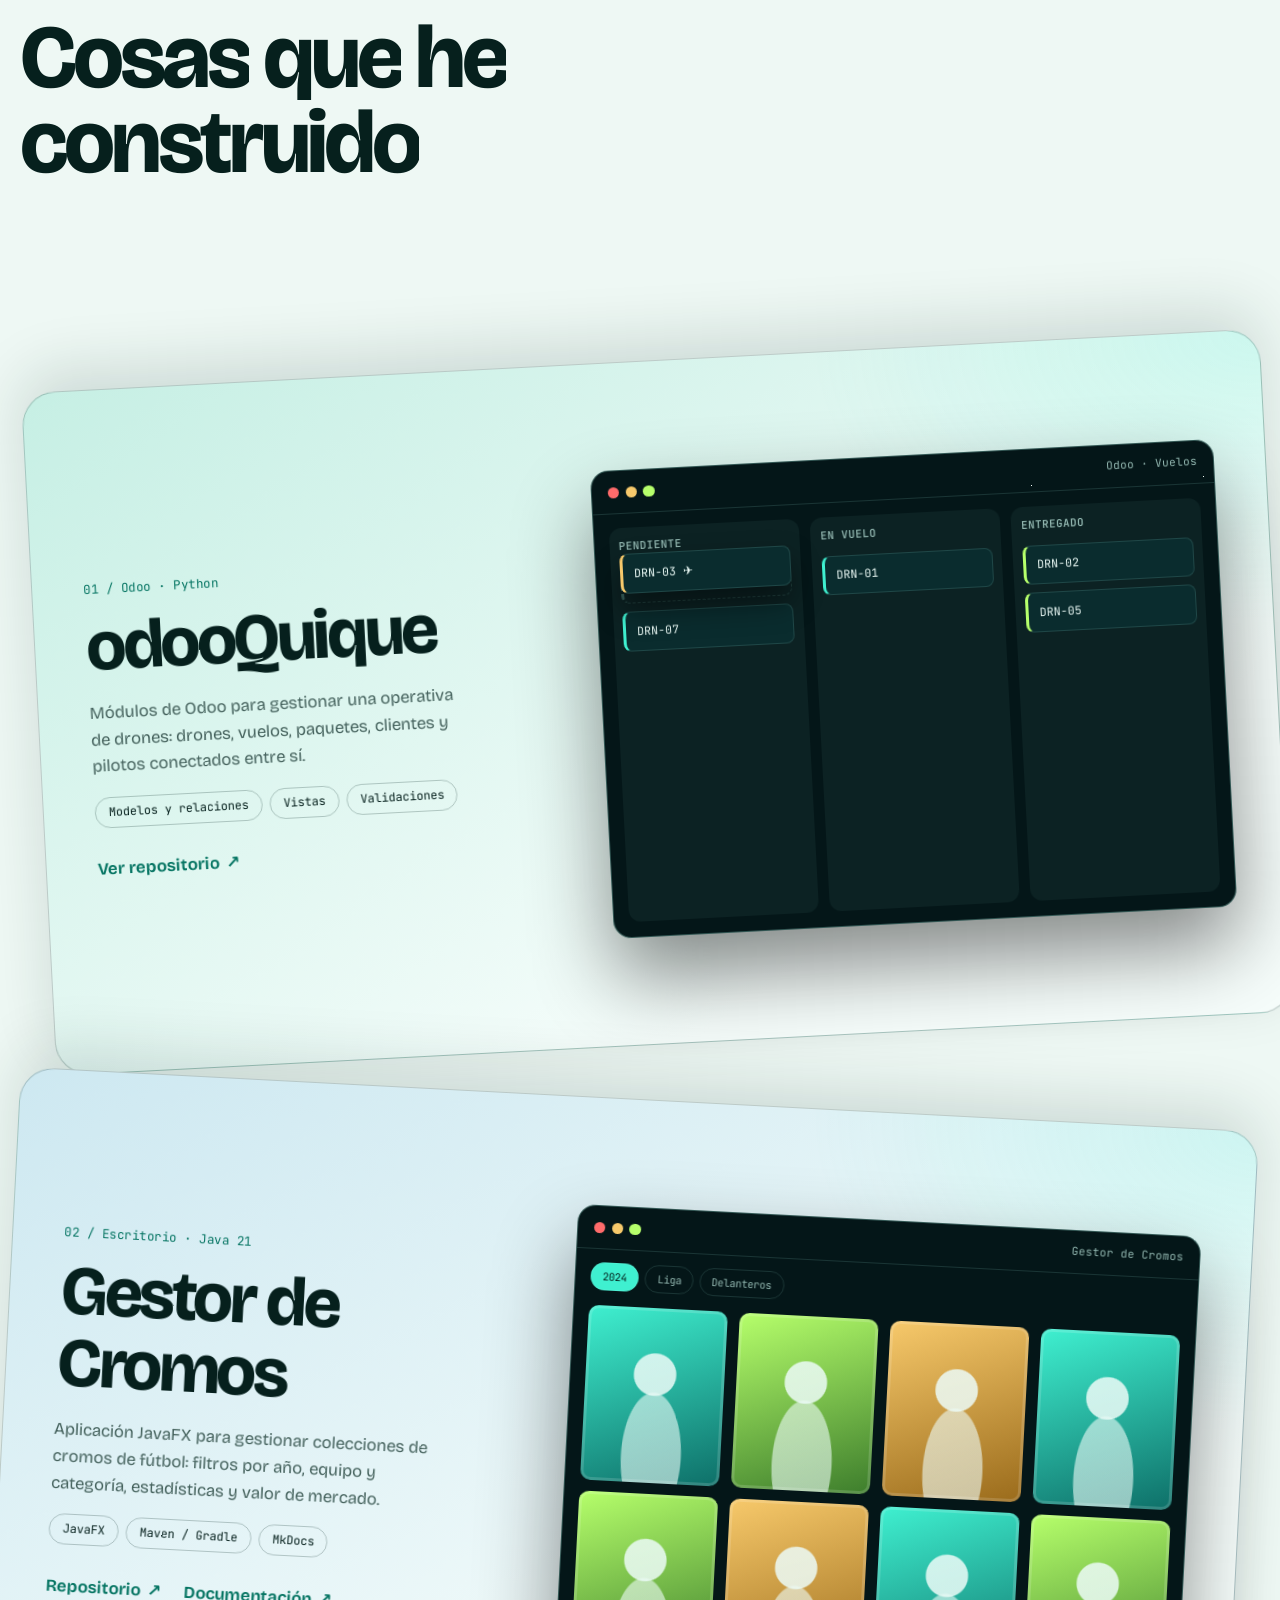
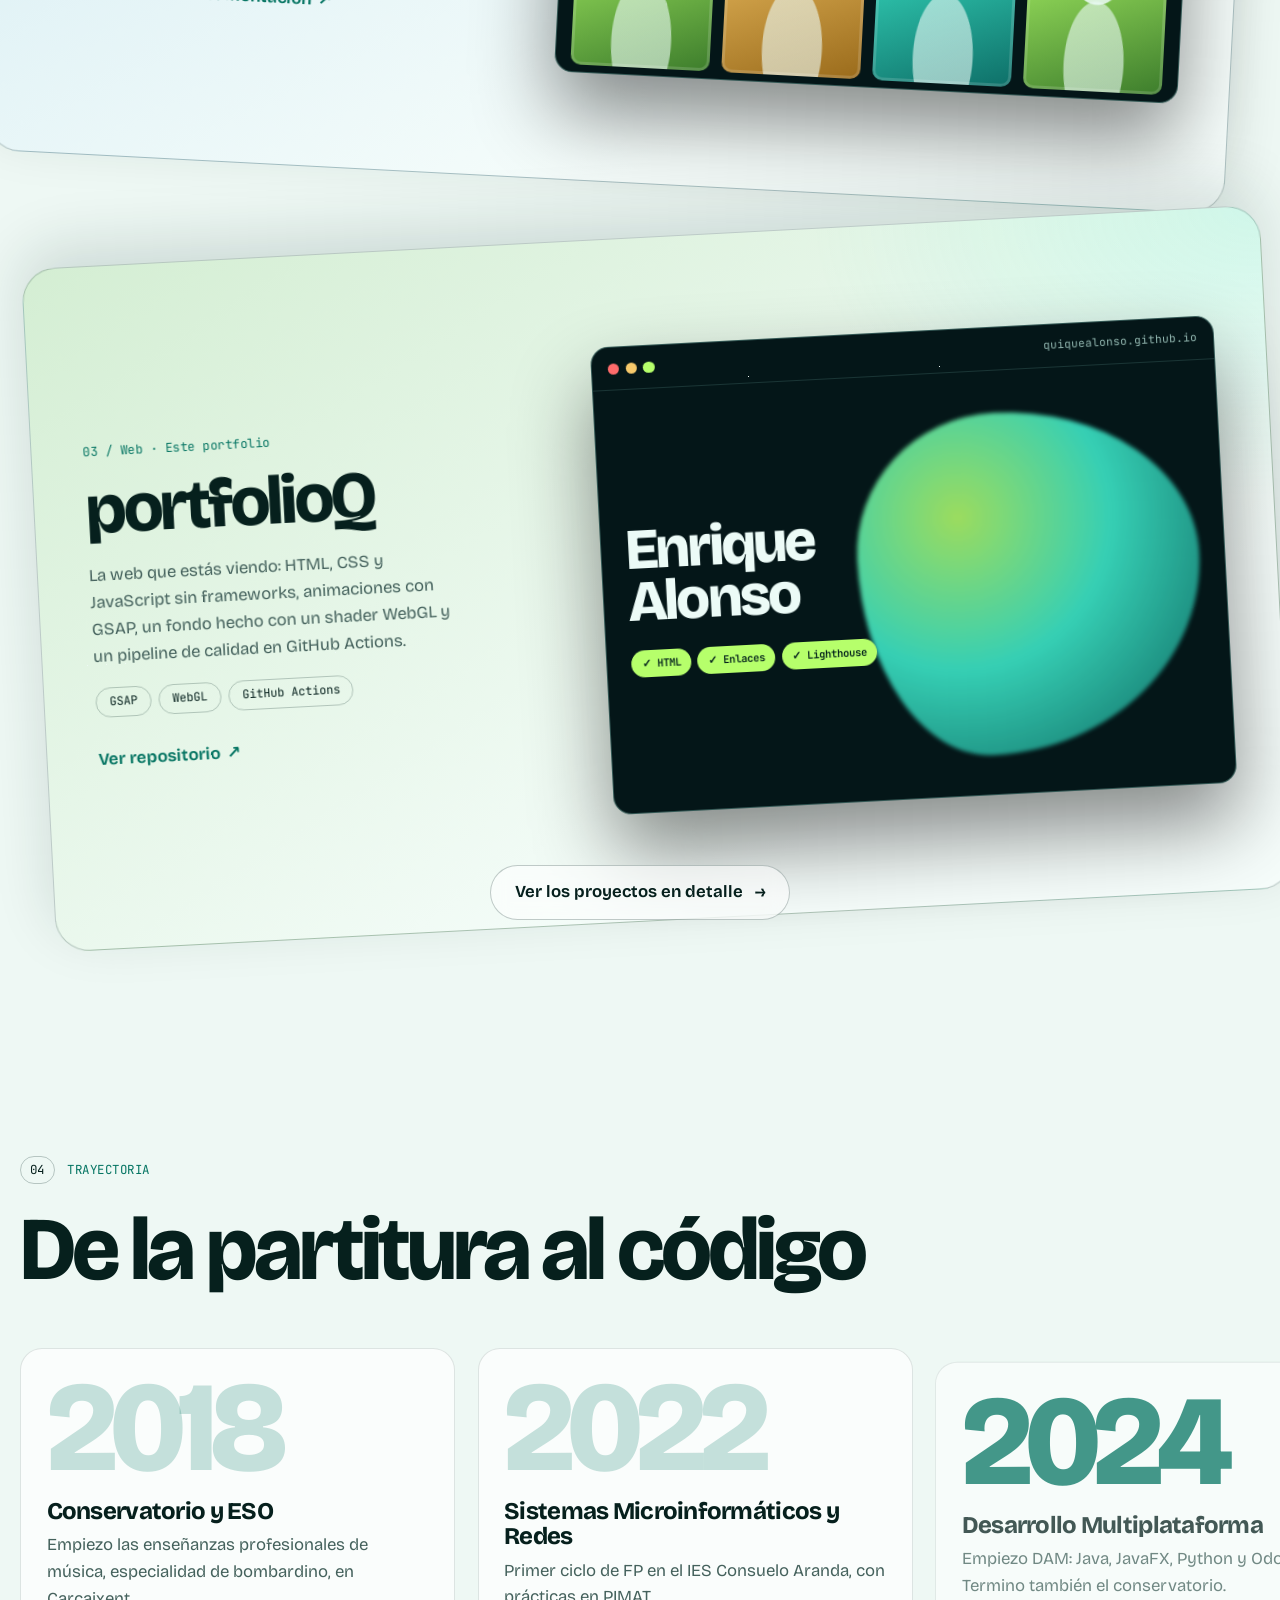
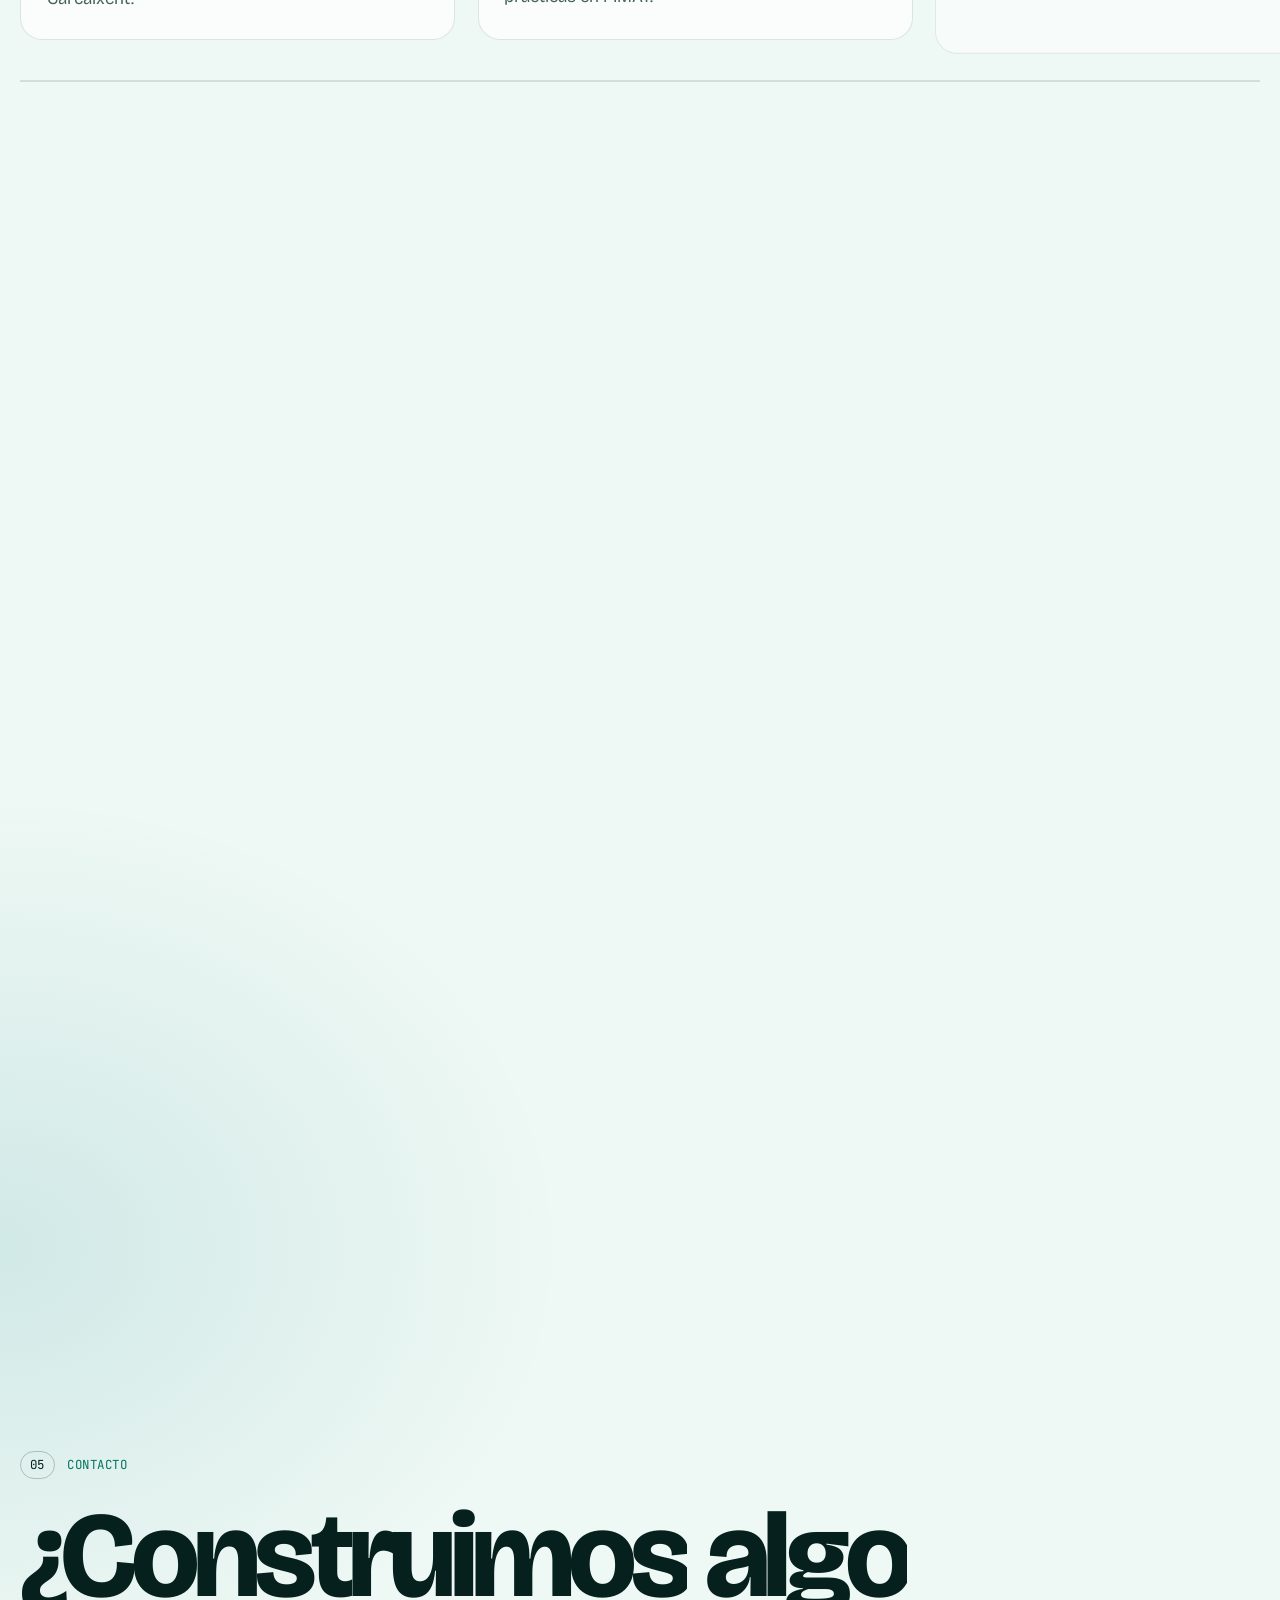
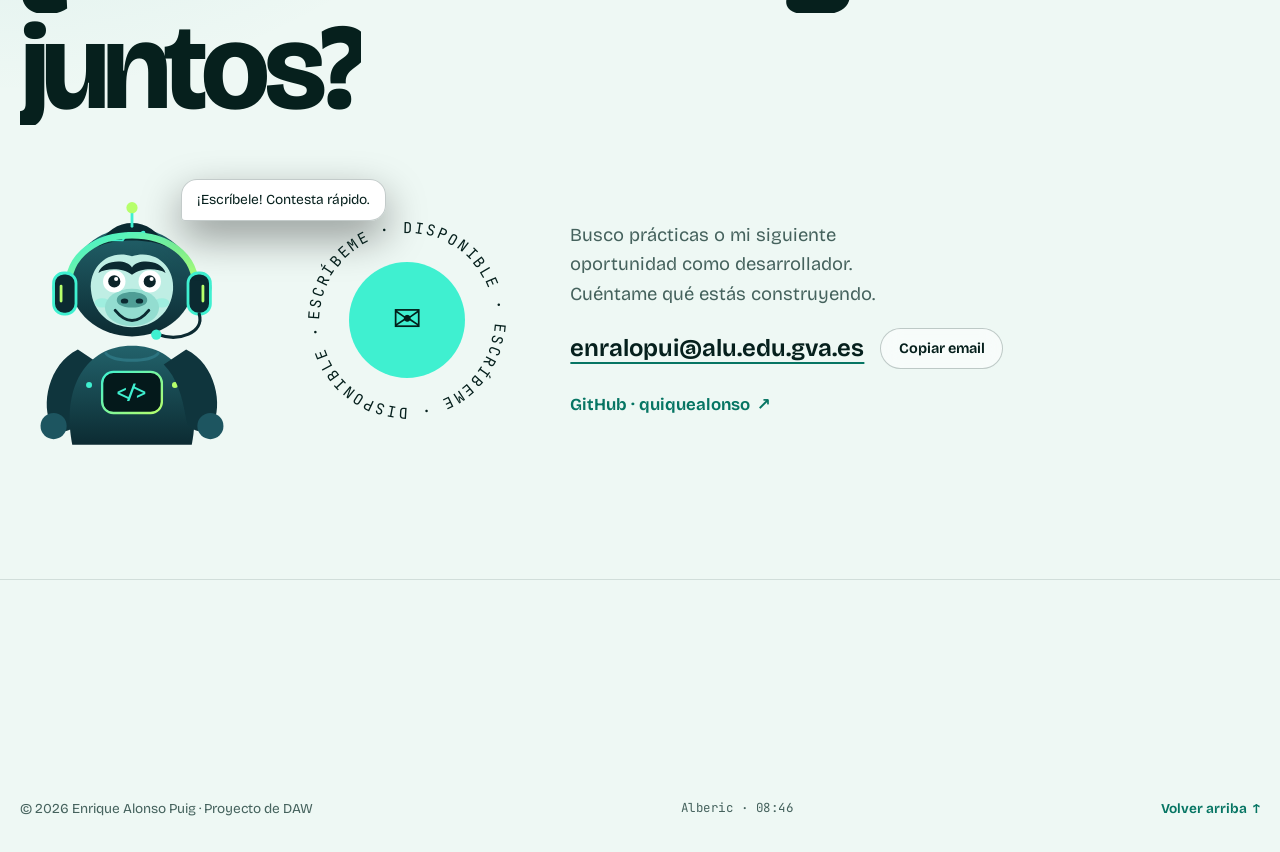
==== commit 44adead0: "rediseñar el portfolio con animaciones, modo claro y mascota - Fondo líquido hecho con un shader Web" ====
--- a/index.html
+++ b/index.html
@@ -3,138 +3,758 @@
   <head>
     <meta charset="utf-8">
     <meta name="viewport" content="width=device-width, initial-scale=1">
-    <title>Enrique Alonso Puig · Portfolio de desarrollo de aplicaciones</title>
+    <title>Enrique Alonso Puig · Desarrollador de aplicaciones</title>
+    <meta
+      name="description"
+      content="Portfolio de Enrique Alonso Puig, desarrollador junior formado en DAM y estudiante de DAW. Java, Python, Odoo y web."
+    >
+    <meta name="theme-color" content="#031314">
+    <link
+      rel="stylesheet"
+      href="https://fonts.googleapis.com/css2?family=Bricolage+Grotesque:opsz,wght@12..96,200..800&amp;family=JetBrains+Mono:wght@400;600&amp;display=swap"
+    >
+    <link rel="icon" href="favicon.svg" type="image/svg+xml">
     <link rel="stylesheet" href="styles.css">
     <script>
-      var root = document.documentElement;
-      var viaLink = false;
-      root.classList.add("js");
-      try {
-        viaLink = Boolean(sessionStorage.getItem("pt"));
-        sessionStorage.removeItem("pt");
-      } catch (error) {}
-      if (!matchMedia("(prefers-reduced-motion: reduce)").matches) {
-        root.classList.add(viaLink ? "is-entering" : "is-loading");
-      }
+      (function () {
+        var d = document.documentElement;
+        d.classList.add("js");
+        var t = null;
+        try {
+          t = localStorage.getItem("ea-theme");
+        } catch (e) {}
+        if (t !== "light" && t !== "dark") {
+          t = matchMedia("(prefers-color-scheme: light)").matches
+            ? "light"
+            : "dark";
+        }
+        d.setAttribute("data-theme", t);
+        try {
+          if (matchMedia("(prefers-reduced-motion: reduce)").matches) return;
+          var s = sessionStorage;
+          if (s.getItem("ea-nav")) {
+            d.classList.add("is-entering");
+            s.removeItem("ea-nav");
+          } else if (!s.getItem("ea-seen")) {
+            d.classList.add("is-loading");
+            s.setItem("ea-seen", "1");
+          }
+        } catch (e) {}
+      })();
     </script>
   </head>
-  <body>
+  <body data-page="inicio">
+    <a class="skip-link" href="#contenido">Saltar al contenido</a>
     <header class="site-header">
-      <nav class="site-nav shell" aria-label="Navegación principal">
-        <a class="brand" href="index.html"
-          >Enrique Alonso Puig<span>Desarrollo de aplicaciones</span></a
-        >
+      <nav class="nav" aria-label="Navegación principal">
+        <a class="logo" href="index.html" aria-label="Inicio, Enrique Alonso">
+          <span class="logo-byte" data-byte="head"></span>
+          <span class="logo-text">enrique<b>.</b>alonso</span>
+        </a>
         <div class="nav-links">
-          <a href="proyectos.html">Proyectos</a>
-          <a href="cv.html">CV</a>
-          <a class="nav-contact" href="mailto:enralopui@alu.edu.gva.es"
-            >Contacto</a
+          <a class="roll is-active" href="index.html" aria-current="page"
+            ><span data-text="Inicio">Inicio</span></a
           >
+          <a class="roll" href="proyectos.html"
+            ><span data-text="Proyectos">Proyectos</span></a
+          >
+          <a class="roll" href="cv.html"><span data-text="CV">CV</span></a>
+        </div>
+        <div class="nav-end">
+          <button
+            type="button"
+            class="theme-toggle"
+            data-theme-toggle
+            data-magnetic
+            aria-label="Activar modo claro"
+            aria-pressed="false"
+          >
+            <svg viewBox="0 0 24 24" aria-hidden="true">
+              <mask id="tt-moon">
+                <rect width="24" height="24" fill="#fff" />
+                <circle class="tt-bite" cx="24" cy="4" r="6" fill="#000" />
+              </mask>
+              <circle class="tt-core" cx="12" cy="12" r="5" mask="url(#tt-moon)" />
+              <path
+                class="tt-rays"
+                d="M12 1v3M12 20v3M4.2 4.2l2.1 2.1M17.7 17.7l2.1 2.1M1 12h3M20 12h3M4.2 19.8l2.1-2.1M17.7 6.3l2.1-2.1"
+              />
+            </svg>
+          </button>
+          <a class="nav-status" href="#contacto" data-magnetic>
+            <i aria-hidden="true"></i>Disponible
+          </a>
         </div>
       </nav>
     </header>
-    <main>
-      <section class="hero shell">
-        <p class="eyebrow">Portfolio profesional · DAW</p>
-        <h1>Convierto ideas en aplicaciones claras, útiles y bien construidas.</h1>
-        <p class="hero-lead">
-          Soy Enrique Alonso Puig, desarrollador formado en DAM y estudiante de
-          DAW. Me interesa crear aplicaciones claras, útiles y bien
-          estructuradas, desde la lógica del backend hasta la experiencia de
-          quien las utiliza.
+
+    <main id="contenido">
+      <section class="hero" aria-labelledby="hero-title">
+        <div class="hero-meta wrap">
+          <p class="mono" data-intro>[ Portfolio · 2026 ]</p>
+          <p class="mono" data-intro>
+            Alberic, Valencia · <span data-clock>--:--</span>
+          </p>
+        </div>
+
+        <h1 id="hero-title" class="hero-name wrap">
+          <span class="visually-hidden">Enrique Alonso</span>
+          <span class="hero-line" aria-hidden="true" data-proximity>Enrique</span>
+          <span
+            class="hero-line hero-line--outline"
+            aria-hidden="true"
+            data-proximity
+            >Alonso</span
+          >
+        </h1>
+
+        <div class="hero-bottom wrap">
+          <div class="hero-copy">
+            <p class="hero-role" data-intro>
+              Hago
+              <span
+                class="scramble"
+                data-scramble="aplicaciones de escritorio|módulos para Odoo|webs que se mueven|backend ordenado"
+                >aplicaciones de escritorio</span
+              >
+            </p>
+            <p class="hero-lead" data-intro>
+              Desarrollador junior formado en DAM y estudiando DAW. Busco un
+              equipo donde aportar desde el primer día y seguir aprendiendo.
+            </p>
+            <div class="hero-actions" data-intro>
+              <a
+                class="btn btn--solid"
+                href="proyectos.html"
+                data-magnetic
+                data-cursor="Ver"
+                ><span>Ver proyectos</span><i aria-hidden="true">→</i></a
+              >
+              <a class="btn btn--ghost" href="cv.html" data-magnetic
+                ><span>Mi currículum</span></a
+              >
+            </div>
+          </div>
+
+          <div class="terminal-scene" data-intro-scene>
+            <div class="terminal-byte" data-byte="peek"></div>
+            <div class="terminal">
+              <div class="terminal-bar" aria-hidden="true">
+                <i></i><i></i><i></i><span>~/enrique — zsh</span>
+              </div>
+              <div class="terminal-hands" aria-hidden="true">
+                <i></i><i></i>
+              </div>
+              <ol class="terminal-body" data-terminal>
+                <li class="cmd">whoami</li>
+                <li>enrique-alonso · desarrollador junior</li>
+                <li class="cmd">stack --top</li>
+                <li class="hl">java python odoo javafx git</li>
+                <li class="cmd">status</li>
+                <li class="ok">● disponible para trabajar</li>
+              </ol>
+            </div>
+          </div>
+        </div>
+
+        <p class="scroll-hint mono" aria-hidden="true"><i></i>scroll</p>
+      </section>
+
+      <div class="marquees" aria-hidden="true">
+        <div class="marquee" data-marquee="1">
+          <div class="marquee-track">
+            <span>Java</span><span>Python</span><span>Odoo</span
+            ><span>JavaFX</span><span>HTML</span><span>CSS</span
+            ><span>JavaScript</span><span>Git</span><span>GitHub</span
+            ><span>Maven</span><span>Gradle</span><span>MkDocs</span>
+          </div>
+        </div>
+        <div class="marquee marquee--alt" data-marquee="-1">
+          <div class="marquee-track">
+            <span>Código limpio</span><span>Trabajo en equipo</span
+            ><span>Ganas de aprender</span><span>Constancia</span
+            ><span>Atención al detalle</span>
+          </div>
+        </div>
+      </div>
+
+      <section class="about" aria-labelledby="about-title">
+        <div class="about-pin">
+          <div class="about-grid wrap">
+            <div class="about-intro">
+              <p class="kicker mono" data-reveal="up">
+                <span>01</span> Sobre mí
+              </p>
+              <h2 id="about-title" class="section-title" data-reveal="chars">
+                Un poco sobre mí
+              </h2>
+              <p class="about-lead" data-reveal="up">
+                Me gusta construir aplicaciones que se entiendan a la primera,
+                con un código que otra persona pueda leer mañana.
+              </p>
+              <ol class="deck-dots" aria-hidden="true">
+                <li class="is-on"></li>
+                <li></li>
+                <li></li>
+                <li></li>
+              </ol>
+            </div>
+
+            <ol class="deck">
+              <li class="deck-card">
+                <div class="deck-top">
+                  <em class="chip"><b aria-hidden="true">🎓</b>DAM</em>
+                  <span class="mono deck-num">01 / 04</span>
+                </div>
+                <h3>Desarrollo Multiplataforma</h3>
+                <p>
+                  Graduado en el IES Consuelo Aranda. Allí aprendí Java, JavaFX,
+                  Python y Odoo, y a organizar un proyecto de principio a fin.
+                </p>
+              </li>
+              <li class="deck-card">
+                <div class="deck-top">
+                  <em class="chip chip--lime"
+                    ><b aria-hidden="true">🌐</b>DAW</em
+                  >
+                  <span class="mono deck-num">02 / 04</span>
+                </div>
+                <h3>Ahora, la web</h3>
+                <p>
+                  Estudio Desarrollo de Aplicaciones Web en el IES Doctor Lluís
+                  Simarro Lacabra. Este portfolio es uno de sus proyectos.
+                </p>
+              </li>
+              <li class="deck-card">
+                <div class="deck-top">
+                  <em class="chip chip--ink"
+                    ><b aria-hidden="true">💼</b>Oberta IT</em
+                  >
+                  <span class="mono deck-num">03 / 04</span>
+                </div>
+                <h3>Experiencia real</h3>
+                <p>
+                  Prácticas de DAM en OBERTA y contrato temporal en Oberta IT
+                  Servicios Tecnológicos: trabajo de verdad, en equipo y con
+                  plazos.
+                </p>
+              </li>
+              <li class="deck-card">
+                <div class="deck-top">
+                  <em class="chip chip--warm"
+                    ><b aria-hidden="true">🎺</b>Bombardino</em
+                  >
+                  <span class="mono deck-num">04 / 04</span>
+                </div>
+                <h3>Seis años de conservatorio</h3>
+                <p>
+                  Enseñanzas profesionales de música. Constancia, escuchar al
+                  resto y ensayar hasta que sale: también vale para programar.
+                </p>
+              </li>
+            </ol>
+          </div>
+        </div>
+
+        <ul class="stats wrap">
+          <li data-reveal="up">
+            <strong><span data-count="2">2</span></strong>
+            <span class="stat-label">ciclos de FP terminados</span>
+          </li>
+          <li data-reveal="up" data-delay="0.1">
+            <strong><span data-count="2">2</span></strong>
+            <span class="stat-label">periodos de prácticas en empresa</span>
+          </li>
+          <li data-reveal="up" data-delay="0.2">
+            <strong><span data-count="10">10</span><sup>+</sup></strong>
+            <span class="stat-label">tecnologías con las que trabajo</span>
+          </li>
+          <li data-reveal="up" data-delay="0.3">
+            <strong><span data-count="6">6</span></strong>
+            <span class="stat-label">años de conservatorio</span>
+          </li>
+        </ul>
+      </section>
+
+      <section class="skills wrap" aria-labelledby="skills-title">
+        <div class="section-head">
+          <p class="kicker mono" data-reveal="up">
+            <span>02</span> Lo que sé hacer
+          </p>
+          <h2 id="skills-title" class="section-title" data-reveal="chars">
+            Mi caja de herramientas
+          </h2>
+        </div>
+
+        <div class="bento">
+          <article class="tile tile--code" data-tile>
+            <header class="tile-head">
+              <h3>Lógica y backend</h3>
+              <p>
+                Java y Python, con clases claras y responsabilidades bien
+                repartidas.
+              </p>
+            </header>
+            <div class="editor" data-editor>
+              <div
+                class="editor-tabs"
+                role="tablist"
+                aria-label="Archivos de ejemplo"
+              >
+                <button
+                  type="button"
+                  role="tab"
+                  id="tab-coleccion"
+                  aria-controls="code-coleccion"
+                  aria-selected="true"
+                >
+                  Coleccion.java
+                </button>
+                <button
+                  type="button"
+                  role="tab"
+                  id="tab-app"
+                  aria-controls="code-app"
+                  aria-selected="false"
+                  tabindex="-1"
+                >
+                  App.java
+                </button>
+              </div>
+              <pre
+                class="editor-code"
+                id="code-coleccion"
+                role="tabpanel"
+                aria-labelledby="tab-coleccion"
+                tabindex="0"
+              ><code><span class="l"><i class="k">public class</i> <i class="t">Coleccion</i> {</span>
+<span class="l">  <i class="k">private final</i> <i class="t">List</i>&lt;<i class="t">Cromo</i>&gt; cromos;</span>
+<span class="l"> </span>
+<span class="l">  <i class="k">public</i> <i class="t">List</i>&lt;<i class="t">Cromo</i>&gt; <i class="f">filtrar</i>(<i class="t">int</i> anio) {</span>
+<span class="l">    <i class="k">return</i> cromos.<i class="f">stream</i>()</span>
+<span class="l">      .<i class="f">filter</i>(c -&gt; c.<i class="f">anio</i>() == anio)</span>
+<span class="l">      .<i class="f">toList</i>();</span>
+<span class="l">  }</span>
+<span class="l">}</span></code></pre>
+              <pre
+                class="editor-code"
+                id="code-app"
+                role="tabpanel"
+                aria-labelledby="tab-app"
+                tabindex="0"
+                hidden
+              ><code><span class="l"><i class="k">public class</i> <i class="t">App</i> <i class="k">extends</i> <i class="t">Application</i> {</span>
+<span class="l"> </span>
+<span class="l">  <i class="c">@Override</i></span>
+<span class="l">  <i class="k">public void</i> <i class="f">start</i>(<i class="t">Stage</i> stage) {</span>
+<span class="l">    <i class="k">var</i> vista = <i class="k">new</i> <i class="t">VistaColeccion</i>();</span>
+<span class="l">    stage.<i class="f">setScene</i>(<i class="k">new</i> <i class="t">Scene</i>(vista, <i class="n">960</i>, <i class="n">600</i>));</span>
+<span class="l">    stage.<i class="f">setTitle</i>(<i class="s">"Gestor de Cromos"</i>);</span>
+<span class="l">    stage.<i class="f">show</i>();</span>
+<span class="l">  }</span>
+<span class="l">}</span></code></pre>
+            </div>
+          </article>
+
+          <article class="tile tile--odoo" data-tile>
+            <header class="tile-head">
+              <h3>Odoo y datos</h3>
+              <p>Modelos, relaciones, vistas y validaciones.</p>
+            </header>
+            <svg class="graph" viewBox="0 0 300 170" aria-hidden="true">
+              <path id="e1" class="edge" d="M60 40 C120 40 120 85 150 85" />
+              <path id="e2" class="edge" d="M150 85 C190 85 190 40 240 40" />
+              <path id="e3" class="edge" d="M150 85 C190 85 190 130 240 130" />
+              <path id="e4" class="edge" d="M60 130 C120 130 120 85 150 85" />
+              <circle class="packet" r="3.5">
+                <animateMotion dur="2.6s" repeatCount="indefinite">
+                  <mpath href="#e1" />
+                </animateMotion>
+              </circle>
+              <circle class="packet" r="3.5">
+                <animateMotion dur="2.6s" begin="1.3s" repeatCount="indefinite">
+                  <mpath href="#e3" />
+                </animateMotion>
+              </circle>
+              <circle class="packet packet--alt" r="3.5">
+                <animateMotion dur="3.2s" repeatCount="indefinite">
+                  <mpath href="#e4" />
+                </animateMotion>
+              </circle>
+              <circle class="packet packet--alt" r="3.5">
+                <animateMotion dur="3.2s" begin="1.6s" repeatCount="indefinite">
+                  <mpath href="#e2" />
+                </animateMotion>
+              </circle>
+              <g class="node">
+                <rect x="18" y="26" width="84" height="28" rx="14" />
+                <text x="60" y="44">Dron</text>
+              </g>
+              <g class="node">
+                <rect x="18" y="116" width="84" height="28" rx="14" />
+                <text x="60" y="134">Piloto</text>
+              </g>
+              <g class="node node--core">
+                <rect x="108" y="69" width="84" height="32" rx="16" />
+                <text x="150" y="89">Vuelo</text>
+              </g>
+              <g class="node">
+                <rect x="198" y="26" width="84" height="28" rx="14" />
+                <text x="240" y="44">Paquete</text>
+              </g>
+              <g class="node">
+                <rect x="198" y="116" width="84" height="28" rx="14" />
+                <text x="240" y="134">Cliente</text>
+              </g>
+            </svg>
+          </article>
+
+          <article class="tile tile--git" data-tile>
+            <header class="tile-head">
+              <h3>Git y GitHub</h3>
+              <p>Issues, ramas y pull requests para cada cambio.</p>
+            </header>
+            <svg class="git" viewBox="0 0 300 120" aria-hidden="true">
+              <path class="git-main" d="M10 80 H290" />
+              <path
+                class="git-branch"
+                d="M70 80 C100 80 100 34 130 34 H200 C230 34 230 80 260 80"
+              />
+              <circle class="commit" cx="40" cy="80" r="6" />
+              <circle class="commit" cx="70" cy="80" r="6" />
+              <circle class="commit commit--b" cx="140" cy="34" r="6" />
+              <circle class="commit commit--b" cx="190" cy="34" r="6" />
+              <circle class="commit" cx="160" cy="80" r="6" />
+              <circle class="commit commit--merge" cx="260" cy="80" r="8" />
+              <text x="12" y="106">main</text>
+              <text x="132" y="18">feature/animaciones</text>
+            </svg>
+          </article>
+
+          <article class="tile tile--ci" data-tile>
+            <header class="tile-head">
+              <h3>Calidad automática</h3>
+              <p>El pipeline real de este portfolio.</p>
+            </header>
+            <ul class="ci" aria-hidden="true">
+              <li><i></i>HTML válido</li>
+              <li><i></i>Enlaces vivos</li>
+              <li><i></i>Formato</li>
+              <li><i></i>Lighthouse</li>
+            </ul>
+          </article>
+
+          <article class="tile tile--ui" data-tile>
+            <header class="tile-head">
+              <h3>Interfaces</h3>
+              <p>JavaFX, HTML y CSS pensando en quien las usa.</p>
+            </header>
+            <div class="ui-mock" aria-hidden="true">
+              <i class="ui-nav"></i>
+              <i class="ui-title"></i>
+              <i class="ui-text"></i>
+              <i class="ui-text ui-text--short"></i>
+              <i class="ui-card"></i><i class="ui-card"></i
+              ><i class="ui-card"></i>
+              <i class="ui-btn"></i>
+              <i class="ui-pointer"></i>
+            </div>
+          </article>
+
+          <article class="tile tile--music" data-tile>
+            <header class="tile-head">
+              <h3>Más allá del código</h3>
+              <p>Música, deporte y videojuegos: estrategia, ritmo y equipo.</p>
+            </header>
+            <div class="eq" aria-hidden="true">
+              <i></i><i></i><i></i><i></i><i></i><i></i><i></i><i></i><i></i
+              ><i></i><i></i><i></i><i></i><i></i>
+            </div>
+          </article>
+        </div>
+      </section>
+
+      <section class="work" aria-labelledby="work-title">
+        <div class="section-head wrap">
+          <p class="kicker mono" data-reveal="up">
+            <span>03</span> Proyectos destacados
+          </p>
+          <h2 id="work-title" class="section-title" data-reveal="chars">
+            Cosas que he construido
+          </h2>
+        </div>
+
+        <div class="stack wrap">
+          <article class="stack-card">
+            <div class="stack-info">
+              <p class="mono stack-num">01 / Odoo · Python</p>
+              <h3>odooQuique</h3>
+              <p>
+                Módulos de Odoo para gestionar una operativa de drones: drones,
+                vuelos, paquetes, clientes y pilotos conectados entre sí.
+              </p>
+              <ul class="tags">
+                <li>Modelos y relaciones</li>
+                <li>Vistas</li>
+                <li>Validaciones</li>
+              </ul>
+              <a
+                class="link-arrow"
+                href="https://github.com/quiquealonso/odooQuique"
+                target="_blank"
+                rel="noreferrer"
+                data-cursor="Abrir"
+                >Ver repositorio <span aria-hidden="true">↗</span></a
+              >
+            </div>
+            <div class="mock mock--kanban" aria-hidden="true">
+              <div class="mock-bar">
+                <i></i><i></i><i></i><span>Odoo · Vuelos</span>
+              </div>
+              <div class="kanban">
+                <div class="col">
+                  <b>Pendiente</b><i class="k-ghost"></i><i>DRN-07</i>
+                </div>
+                <div class="col"><b>En vuelo</b><i>DRN-01</i></div>
+                <div class="col">
+                  <b>Entregado</b><i>DRN-02</i><i>DRN-05</i>
+                </div>
+              </div>
+              <i class="kanban-moving">DRN-03 ✈</i>
+            </div>
+          </article>
+
+          <article class="stack-card">
+            <div class="stack-info">
+              <p class="mono stack-num">02 / Escritorio · Java 21</p>
+              <h3>Gestor de Cromos</h3>
+              <p>
+                Aplicación JavaFX para gestionar colecciones de cromos de
+                fútbol: filtros por año, equipo y categoría, estadísticas y
+                valor de mercado.
+              </p>
+              <ul class="tags">
+                <li>JavaFX</li>
+                <li>Maven / Gradle</li>
+                <li>MkDocs</li>
+              </ul>
+              <div class="links">
+                <a
+                  class="link-arrow"
+                  href="https://github.com/quiquealonso/GestorCromos"
+                  target="_blank"
+                  rel="noreferrer"
+                  data-cursor="Abrir"
+                  >Repositorio <span aria-hidden="true">↗</span></a
+                >
+                <a
+                  class="link-arrow"
+                  href="https://quiquealonso.github.io/GestorCromos/"
+                  target="_blank"
+                  rel="noreferrer"
+                  data-cursor="Leer"
+                  >Documentación <span aria-hidden="true">↗</span></a
+                >
+              </div>
+            </div>
+            <div class="mock mock--cards" aria-hidden="true">
+              <div class="mock-bar">
+                <i></i><i></i><i></i><span>Gestor de Cromos</span>
+              </div>
+              <div class="filters">
+                <i class="is-on">2024</i><i>Liga</i><i>Delanteros</i>
+              </div>
+              <div class="cromos">
+                <i></i><i></i><i></i><i></i><i></i><i></i><i></i><i></i>
+              </div>
+            </div>
+          </article>
+
+          <article class="stack-card">
+            <div class="stack-info">
+              <p class="mono stack-num">03 / Web · Este portfolio</p>
+              <h3>portfolioQ</h3>
+              <p>
+                La web que estás viendo: HTML, CSS y JavaScript sin frameworks,
+                animaciones con GSAP, un fondo hecho con un shader WebGL y un
+                pipeline de calidad en GitHub Actions.
+              </p>
+              <ul class="tags">
+                <li>GSAP</li>
+                <li>WebGL</li>
+                <li>GitHub Actions</li>
+              </ul>
+              <a
+                class="link-arrow"
+                href="https://github.com/quiquealonso/portfolioQ"
+                target="_blank"
+                rel="noreferrer"
+                data-cursor="Abrir"
+                >Ver repositorio <span aria-hidden="true">↗</span></a
+              >
+            </div>
+            <div class="mock mock--site" aria-hidden="true">
+              <div class="mock-bar">
+                <i></i><i></i><i></i><span>quiquealonso.github.io</span>
+              </div>
+              <div class="site-mini">
+                <i class="sm-blob"></i>
+                <b>Enrique<br>Alonso</b>
+                <span class="sm-checks"
+                  ><i>✓ HTML</i><i>✓ Enlaces</i><i>✓ Lighthouse</i></span
+                >
+              </div>
+            </div>
+          </article>
+        </div>
+
+        <p class="work-more wrap" data-reveal="up">
+          <a class="btn btn--ghost" href="proyectos.html" data-magnetic
+            ><span>Ver los proyectos en detalle</span
+            ><i aria-hidden="true">→</i></a
+          >
         </p>
-        <p class="hero-status">
-          <span aria-hidden="true"></span>Disponible para prácticas y nuevas
-          oportunidades
-        </p>
-        <div class="hero-actions">
-          <a class="button button-primary" href="proyectos.html"
-            >Ver proyectos</a
+      </section>
+
+      <section class="journey" aria-labelledby="journey-title">
+        <div class="journey-pin">
+          <div class="section-head wrap">
+            <p class="kicker mono"><span>04</span> Trayectoria</p>
+            <h2 id="journey-title" class="section-title">
+              De la partitura al código
+            </h2>
+          </div>
+          <div class="journey-track">
+            <ol class="journey-list">
+              <li class="milestone">
+                <span class="year">2018</span>
+                <h3>Conservatorio y ESO</h3>
+                <p>
+                  Empiezo las enseñanzas profesionales de música, especialidad
+                  de bombardino, en Carcaixent.
+                </p>
+              </li>
+              <li class="milestone">
+                <span class="year">2022</span>
+                <h3>Sistemas Microinformáticos y Redes</h3>
+                <p>
+                  Primer ciclo de FP en el IES Consuelo Aranda, con prácticas
+                  en PIMAT.
+                </p>
+              </li>
+              <li class="milestone">
+                <span class="year">2024</span>
+                <h3>Desarrollo Multiplataforma</h3>
+                <p>
+                  Empiezo DAM: Java, JavaFX, Python y Odoo. Termino también el
+                  conservatorio.
+                </p>
+              </li>
+              <li class="milestone">
+                <span class="year">2026</span>
+                <h3>Prácticas, contrato y DAW</h3>
+                <p>
+                  Prácticas de DAM en OBERTA, contrato en Oberta IT Servicios
+                  Tecnológicos y empiezo Desarrollo de Aplicaciones Web.
+                </p>
+              </li>
+              <li class="milestone milestone--next">
+                <span class="year">Next</span>
+                <h3>¿Tu equipo?</h3>
+                <p>
+                  Busco un sitio donde seguir creciendo como desarrollador.
+                  <a href="#contacto">Hablemos</a>.
+                </p>
+              </li>
+            </ol>
+            <div class="journey-progress" aria-hidden="true"><i></i></div>
+          </div>
+        </div>
+      </section>
+
+      <section
+        id="contacto"
+        class="contact wrap"
+        aria-labelledby="contact-title"
+      >
+        <p class="kicker mono" data-reveal="up"><span>05</span> Contacto</p>
+        <h2 id="contact-title" class="contact-title" data-reveal="chars">
+          ¿Construimos algo juntos?
+        </h2>
+        <div class="contact-grid">
+          <div
+            class="contact-byte"
+            data-byte="full"
+            data-say="¡Escríbele! Contesta rápido."
+          ></div>
+          <a
+            class="orbit"
+            href="mailto:enralopui@alu.edu.gva.es"
+            data-magnetic
+            aria-label="Escribir un correo a Enrique"
           >
-          <a class="button button-secondary" href="cv.html"
-            >Conocer mi perfil</a
-          >
-        </div>
-      </section>
-      <div class="marquee" aria-hidden="true">
-        <div class="marquee-track">
-          <span>Java</span><span>JavaFX</span><span>Python</span><span>Odoo</span
-          ><span>HTML</span><span>CSS</span><span>Git</span><span>GitHub</span
-          ><span>Maven</span><span>Gradle</span><span>MkDocs</span>
-        </div>
-      </div>
-      <section class="intro-grid shell" aria-labelledby="sobre-mi">
-        <div>
-          <p class="eyebrow">Perfil</p>
-          <h2 id="sobre-mi">Una base técnica y ganas de seguir creciendo.</h2>
-        </div>
-        <div class="copy-block">
-          <p>
-            Soy graduado en Desarrollo de Aplicaciones Multiplataforma (DAM) por
-            el IES Consuelo Aranda y actualmente estudio Desarrollo de
-            Aplicaciones Web (DAW) en el IES Doctor Lluís Simarro Lacabra.
-          </p>
-          <p>
-            También tengo el título de enseñanzas profesionales de Música, en la
-            especialidad de bombardino, por el Conservatorio de Carcaixent. El
-            deporte y los videojuegos forman parte de mi tiempo libre y
-            refuerzan mi interés por el trabajo en equipo, la estrategia y la
-            creatividad.
-          </p>
-        </div>
-      </section>
-      <section class="capabilities shell" aria-labelledby="competencias">
-        <div class="section-heading">
-          <p class="eyebrow">Cómo trabajo</p>
-          <h2 id="competencias">Competencias que aplico en mis proyectos</h2>
-        </div>
-        <div class="capability-list">
-          <article>
-            <span>01</span>
-            <h3>Desarrollo</h3>
+            <svg viewBox="0 0 200 200" aria-hidden="true">
+              <defs>
+                <path
+                  id="orbit-path"
+                  d="M100 100 m-78 0 a78 78 0 1 1 156 0 a78 78 0 1 1 -156 0"
+                />
+              </defs>
+              <text>
+                <textPath href="#orbit-path" textLength="486"
+                  >escríbeme · disponible · escríbeme · disponible ·</textPath
+                >
+              </text>
+            </svg>
+            <span class="orbit-core" aria-hidden="true">✉</span>
+          </a>
+          <div class="contact-info">
             <p>
-              Diseño y estructuro aplicaciones pensando en que sean mantenibles
-              y útiles.
+              Busco prácticas o mi siguiente oportunidad como desarrollador.
+              Cuéntame qué estás construyendo.
             </p>
-          </article>
-          <article>
-            <span>02</span>
-            <h3>Organización</h3>
-            <p>
-              Planifico tareas con issues, ramas y un flujo de trabajo claro en
-              GitHub.
-            </p>
-          </article>
-          <article>
-            <span>03</span>
-            <h3>Calidad</h3>
-            <p>
-              Reviso cambios y automatizo comprobaciones de HTML, enlaces y
-              accesibilidad.
-            </p>
-          </article>
-        </div>
-      </section>
-      <section class="contact-strip shell" aria-labelledby="contacto">
-        <div>
-          <p class="eyebrow">¿Hablamos?</p>
-          <h2 id="contacto">Estoy disponible para nuevas oportunidades.</h2>
-        </div>
-        <a class="button button-primary" href="mailto:enralopui@alu.edu.gva.es"
-          >Escribirme un correo</a
-        >
+            <div class="contact-actions">
+              <a class="mail" href="mailto:enralopui@alu.edu.gva.es"
+                >enralopui@alu.edu.gva.es</a
+              >
+              <button
+                type="button"
+                class="btn btn--ghost btn--sm"
+                data-copy="enralopui@alu.edu.gva.es"
+              >
+                <span>Copiar email</span>
+              </button>
+            </div>
+            <a
+              class="link-arrow"
+              href="https://github.com/quiquealonso"
+              target="_blank"
+              rel="noreferrer"
+              >GitHub · quiquealonso <span aria-hidden="true">↗</span></a
+            >
+          </div>
+        </div>
       </section>
     </main>
-    <footer class="site-footer shell">
-      <p>&copy; 2026 Enrique Alonso Puig</p>
-      <a href="https://github.com/quiquealonso" target="_blank" rel="noreferrer"
-        >GitHub</a
-      >
+
+    <footer class="footer">
+      <p class="footer-name" aria-hidden="true" data-footer-name>
+        Enrique Alonso
+      </p>
+      <div class="footer-row wrap">
+        <p>&copy; 2026 Enrique Alonso Puig · Proyecto de DAW</p>
+        <p class="mono">Alberic · <span data-clock>--:--</span></p>
+        <a href="#contenido" class="link-arrow"
+          >Volver arriba <span aria-hidden="true">↑</span></a
+        >
+      </div>
     </footer>
+
     <script src="vendor/gsap.min.js" defer></script>
     <script src="vendor/ScrollTrigger.min.js" defer></script>
     <script src="vendor/SplitText.min.js" defer></script>
-    <script src="js/animations.js" defer></script>
-    <script type="module" src="js/background.js"></script>
+    <script src="js/byte.js" defer></script>
+    <script src="js/main.js" defer></script>
+    <script src="js/bg.js" defer></script>
   </body>
 </html>
--- a/styles.css
+++ b/styles.css
@@ -1,207 +1,650 @@
+/* =========================================================
+   Portfolio · Enrique Alonso Puig
+   ========================================================= */
+
 :root {
   color-scheme: dark;
-  --background: #071426;
-  --background-deep: #040c18;
-  --surface: rgba(14, 34, 59, 0.82);
-  --border: rgba(141, 202, 239, 0.2);
-  --text: #edf6ff;
-  --muted: #a9bfd5;
-  --accent: #68c9f1;
-  --accent-strong: #2e9dd2;
-  --shadow: 0 24px 70px rgba(0, 0, 0, 0.28);
-}
-
-* {
+  --bg: #031314;
+  --bg-2: #062022;
+  --ink: #ecfbf7;
+  --muted: #93b8b1;
+  --line: rgba(160, 240, 225, 0.14);
+  --line-strong: rgba(160, 240, 225, 0.3);
+  --accent: #3ff0d0;
+  --accent-ink: #02201b;
+  --lime: #b6ff6b;
+  --warm: #f7c96b;
+  --card: rgba(6, 30, 32, 0.74);
+  --radius: 22px;
+  --display: "Bricolage Grotesque", "Segoe UI", system-ui, sans-serif;
+  --mono: "JetBrains Mono", Consolas, "Courier New", monospace;
+  --ease-out: cubic-bezier(0.16, 1, 0.3, 1);
+  --head: 5rem;
+  --accent-text: #3ff0d0;
+  --lime-text: #b6ff6b;
+  --glass: rgba(3, 19, 20, 0.35);
+  --glass-strong: rgba(3, 19, 20, 0.6);
+  --bubble: rgba(3, 19, 20, 0.92);
+  --node: #062a2c;
+  --tone-1: #0b3b3a;
+  --tone-2: #0d3446;
+  --tone-3: #123a2c;
+  --stack-end: #031516;
+  --shadow: rgba(0, 0, 0, 0.35);
+  /* Relleno al pasar el cursor: claro en modo oscuro, verde en modo claro */
+  --hover-bg: #ecfbf7;
+  --hover-fg: #031314;
+  --grain: 0.07;
+}
+
+/* Modo claro: los colores se invierten y el verde pasa a ser el acento del hover */
+:root[data-theme="light"] {
+  color-scheme: light;
+  --bg: #eef8f4;
+  --bg-2: #e1f2ec;
+  --ink: #06201d;
+  --muted: #45625d;
+  --line: rgba(6, 40, 36, 0.12);
+  --line-strong: rgba(6, 40, 36, 0.24);
+  --accent-text: #067563;
+  --lime-text: #3f7d0c;
+  --card: rgba(255, 255, 255, 0.72);
+  --glass: rgba(255, 255, 255, 0.55);
+  --glass-strong: rgba(255, 255, 255, 0.78);
+  --bubble: rgba(255, 255, 255, 0.96);
+  --node: #d4f3eb;
+  --tone-1: #c6efe4;
+  --tone-2: #cde8f1;
+  --tone-3: #d4eed3;
+  --stack-end: #f6fdfb;
+  --shadow: rgba(6, 40, 36, 0.14);
+  --hover-bg: #062a2b;
+  --hover-fg: #3ff0d0;
+  --grain: 0.045;
+}
+
+/* Las "pantallas" (terminal, editor, maquetas) siempre son oscuras */
+.terminal,
+.editor,
+.mock,
+.ui-mock {
+  --bg: #031314;
+  --ink: #ecfbf7;
+  --muted: #93b8b1;
+  --line: rgba(160, 240, 225, 0.14);
+  --line-strong: rgba(160, 240, 225, 0.3);
+  --accent-text: #3ff0d0;
+  color: var(--ink);
+}
+
+*,
+*::before,
+*::after {
   box-sizing: border-box;
 }
 
 html {
   min-width: 320px;
-  background: var(--background-deep);
+  background: var(--bg);
+  scroll-behavior: smooth;
 }
 
 body {
+  position: relative;
   min-width: 320px;
-  min-height: 100vh;
   margin: 0;
-  color: var(--text);
+  overflow-x: clip;
+  isolation: isolate;
+  color: var(--ink);
   background:
     radial-gradient(
-      circle at 80% 0%,
-      rgba(30, 119, 174, 0.22),
-      transparent 32rem
+      60rem 40rem at 85% 10%,
+      rgba(63, 240, 208, 0.12),
+      transparent 70%
     ),
-    linear-gradient(
-      145deg,
-      var(--background-deep),
-      var(--background) 55%,
-      #0d2946
-    );
-  font-family: "Aptos", "Segoe UI", sans-serif;
-  line-height: 1.65;
-  padding-top: 5.5rem;
-}
-
+    radial-gradient(
+      50rem 40rem at 0% 90%,
+      rgba(30, 140, 150, 0.14),
+      transparent 70%
+    ),
+    var(--bg);
+  font-family: var(--display);
+  font-optical-sizing: auto;
+  font-size: 1.05rem;
+  line-height: 1.6;
+}
+
+/* Grano de película por encima del fondo */
 body::before {
   position: fixed;
+  inset: -50%;
+  z-index: -1;
+  background-image: url("data:image/svg+xml,%3Csvg xmlns='http://www.w3.org/2000/svg' width='160' height='160'%3E%3Cfilter id='n'%3E%3CfeTurbulence type='fractalNoise' baseFrequency='.9' numOctaves='2' stitchTiles='stitch'/%3E%3C/filter%3E%3Crect width='100%25' height='100%25' filter='url(%23n)'/%3E%3C/svg%3E");
+  content: "";
+  opacity: var(--grain);
+  pointer-events: none;
+  animation: grain 1s steps(5) infinite;
+}
+
+@keyframes grain {
+  0% {
+    transform: translate(0, 0);
+  }
+  20% {
+    transform: translate(-3%, 2%);
+  }
+  40% {
+    transform: translate(2%, -4%);
+  }
+  60% {
+    transform: translate(-4%, -1%);
+  }
+  80% {
+    transform: translate(3%, 3%);
+  }
+  100% {
+    transform: translate(0, 0);
+  }
+}
+
+.bg-liquid {
+  position: fixed;
+  inset: 0;
+  z-index: -2;
+  width: 100%;
+  height: 100%;
+  opacity: 0;
+  pointer-events: none;
+  transition: opacity 1.6s ease;
+}
+
+.bg-liquid.is-ready {
+  opacity: 1;
+}
+
+::selection {
+  color: var(--accent-ink);
+  background: var(--accent);
+}
+
+h1,
+h2,
+h3,
+p {
+  margin-top: 0;
+}
+
+h1,
+h2,
+h3 {
+  font-weight: 750;
+  line-height: 1.05;
+  letter-spacing: -0.03em;
+}
+
+p {
+  color: var(--muted);
+}
+
+a {
+  color: inherit;
+}
+
+a:focus-visible,
+button:focus-visible {
+  outline: 3px solid var(--accent);
+  outline-offset: 4px;
+  border-radius: 6px;
+}
+
+img,
+svg {
+  max-width: 100%;
+}
+
+.wrap {
+  width: min(100% - 2.5rem, 1320px);
+  margin-inline: auto;
+}
+
+.mono {
+  font-family: var(--mono);
+  font-size: 0.78rem;
+  letter-spacing: 0.04em;
+}
+
+.visually-hidden {
+  position: absolute;
+  width: 1px;
+  height: 1px;
+  overflow: hidden;
+  clip-path: inset(50%);
+  white-space: nowrap;
+}
+
+.skip-link {
+  position: fixed;
+  top: 1rem;
+  left: 1rem;
+  z-index: 400;
+  padding: 0.7rem 1rem;
+  border-radius: 99px;
+  color: var(--accent-ink);
+  background: var(--accent);
+  font-weight: 700;
+  text-decoration: none;
+  transform: translateY(-200%);
+}
+
+.skip-link:focus-visible {
+  transform: none;
+}
+
+.kicker {
+  display: flex;
+  align-items: center;
+  gap: 0.8rem;
+  margin-bottom: 1.4rem;
+  color: var(--accent-text);
+  text-transform: uppercase;
+}
+
+.kicker span {
+  padding: 0.2rem 0.55rem;
+  border: 1px solid var(--line-strong);
+  border-radius: 99px;
+  color: var(--ink);
+}
+
+.section-head {
+  margin-bottom: clamp(2rem, 5vw, 3.5rem);
+}
+
+.section-title {
+  max-width: 16ch;
+  margin-bottom: 0;
+  font-size: clamp(2.6rem, 7vw, 6.2rem);
+  letter-spacing: -0.045em;
+  line-height: 0.95;
+}
+
+/* ---------- Botones y enlaces ---------- */
+
+.btn {
+  position: relative;
+  display: inline-flex;
+  align-items: center;
+  gap: 0.7rem;
+  min-height: 3.4rem;
+  padding: 0.8rem 1.5rem;
+  overflow: hidden;
+  border: 1px solid transparent;
+  border-radius: 99px;
+  font: inherit;
+  font-weight: 650;
+  text-decoration: none;
+  cursor: pointer;
+  isolation: isolate;
+}
+
+.btn::before {
+  position: absolute;
   inset: 0;
   z-index: -1;
-  background-image:
-    linear-gradient(rgba(126, 188, 225, 0.035) 1px, transparent 1px),
-    linear-gradient(90deg, rgba(126, 188, 225, 0.035) 1px, transparent 1px);
-  background-size: 42px 42px;
+  border-radius: inherit;
   content: "";
-  mask-image: linear-gradient(to bottom, black, transparent 80%);
-}
-
-.shell {
-  width: min(100% - 3rem, 1120px);
-  margin-inline: auto;
-}
+  transform: translateY(101%);
+  transition: transform 0.5s var(--ease-out);
+}
+
+.btn:hover::before,
+.btn:focus-visible::before {
+  transform: none;
+}
+
+.btn span,
+.btn i {
+  position: relative;
+  display: inline-block;
+  font-style: normal;
+}
+
+.btn i {
+  transition: transform 0.4s var(--ease-out);
+}
+
+.btn:hover i {
+  transform: translateX(4px) rotate(-12deg);
+}
+
+.btn--solid {
+  color: var(--accent-ink);
+  background: var(--accent);
+}
+
+.btn--solid::before {
+  background: var(--lime);
+}
+
+.btn--ghost {
+  border-color: var(--line-strong);
+  color: var(--ink);
+  background: var(--glass);
+  backdrop-filter: blur(10px);
+}
+
+.btn--ghost::before {
+  background: var(--hover-bg);
+}
+
+.btn--ghost:hover,
+.btn--ghost:focus-visible {
+  border-color: var(--hover-bg);
+  color: var(--hover-fg);
+}
+
+.btn--sm {
+  min-height: 2.6rem;
+  padding: 0.5rem 1.1rem;
+  font-size: 0.9rem;
+}
+
+.link-arrow {
+  display: inline-flex;
+  align-items: center;
+  gap: 0.4rem;
+  color: var(--accent-text);
+  font-weight: 650;
+  text-decoration: none;
+  background: linear-gradient(currentColor, currentColor) 0 100% / 0% 1px
+    no-repeat;
+  transition: background-size 0.45s var(--ease-out);
+}
+
+.link-arrow:hover,
+.link-arrow:focus-visible {
+  background-size: 100% 1px;
+}
+
+.link-arrow span {
+  transition: transform 0.35s var(--ease-out);
+}
+
+.link-arrow:hover span {
+  transform: translate(3px, -3px);
+}
+
+.tags {
+  display: flex;
+  flex-wrap: wrap;
+  gap: 0.45rem;
+  margin: 0;
+  padding: 0;
+  list-style: none;
+}
+
+.tags li {
+  padding: 0.3rem 0.8rem;
+  border: 1px solid var(--line-strong);
+  border-radius: 99px;
+  color: var(--ink);
+  font-family: var(--mono);
+  font-size: 0.74rem;
+}
+
+/* ---------- Cabecera ---------- */
 
 .site-header {
   position: fixed;
   top: 0;
   right: 0;
   left: 0;
-  z-index: 10;
-  border-bottom: 1px solid var(--border);
-  background: rgba(4, 12, 24, 0.58);
-  backdrop-filter: blur(16px);
-}
-
-.site-nav {
-  display: flex;
+  z-index: 100;
+  padding: 0.9rem 0;
+  pointer-events: none;
+}
+
+.site-header::before {
+  position: absolute;
+  inset: 0 0 -2.5rem;
+  z-index: -1;
+  background: linear-gradient(var(--bg) 35%, transparent);
+  content: "";
+  opacity: 0;
+  transition: opacity 0.4s ease;
+}
+
+.site-header.is-scrolled::before {
+  opacity: 0.92;
+}
+
+.nav {
+  display: grid;
+  grid-template-columns: 1fr auto 1fr;
   align-items: center;
-  justify-content: space-between;
-  gap: 2rem;
-  min-height: 5.5rem;
-}
-
-.brand {
-  color: var(--text);
-  font-size: 1.05rem;
+  width: min(100% - 2rem, 1400px);
+  margin-inline: auto;
+}
+
+.nav > * {
+  pointer-events: auto;
+}
+
+.logo {
+  display: inline-flex;
+  align-items: center;
+  gap: 0.6rem;
+  justify-self: start;
   font-weight: 750;
-  line-height: 1.15;
+  letter-spacing: -0.02em;
   text-decoration: none;
 }
 
-.brand span {
-  display: block;
-  margin-top: 0.35rem;
-  color: var(--muted);
-  font-size: 0.7rem;
-  font-weight: 500;
-  letter-spacing: 0.12em;
-  text-transform: uppercase;
+.logo-byte {
+  width: 2.5rem;
+  transition: transform 0.5s var(--ease-out);
+}
+
+.logo:hover .logo-byte {
+  transform: rotate(-12deg) scale(1.1);
+}
+
+.logo-text b {
+  color: var(--accent-text);
 }
 
 .nav-links {
   display: flex;
-  align-items: center;
-  gap: 1.7rem;
-}
-
-.nav-links a {
-  color: var(--muted);
+  gap: 0.2rem;
+  padding: 0.3rem;
+  border: 1px solid var(--line);
+  border-radius: 99px;
+  background: var(--glass-strong);
+  backdrop-filter: blur(16px);
+}
+
+.roll {
+  display: inline-flex;
+  padding: 0.5rem 1.05rem;
+  overflow: hidden;
+  border-radius: 99px;
   font-size: 0.92rem;
+  font-weight: 600;
   text-decoration: none;
-  transition: color 160ms ease;
-}
-
-.nav-links a:hover,
-.nav-links a:focus-visible,
-.nav-links a.active {
-  color: var(--accent);
-}
-
-.nav-contact {
-  padding: 0.55rem 0.9rem;
-  border: 1px solid var(--accent);
-  border-radius: 0.3rem;
-  color: var(--text) !important;
-}
-
-.nav-contact:hover,
-.nav-contact:focus-visible {
-  background: rgba(104, 201, 241, 0.14);
-}
-
-h1,
-h2,
-h3,
-p {
-  margin-top: 0;
-}
-
-h1,
-h2,
-h3 {
-  line-height: 1.1;
-}
-
-h2 {
-  margin-bottom: 1rem;
-  font-size: clamp(1.7rem, 3vw, 2.4rem);
-  letter-spacing: -0.025em;
-}
-
-h3 {
-  margin-bottom: 0.45rem;
-  font-size: 1.05rem;
-}
-
-p {
-  color: var(--muted);
-}
-
-main {
-  overflow: hidden;
-}
-
-.hero {
-  padding-top: clamp(1rem, 2.5vw, 2rem);
-  padding-bottom: clamp(6rem, 13vw, 9rem);
-}
-
-.eyebrow {
-  margin-bottom: 1rem;
-  color: var(--accent);
-  font-size: 0.72rem;
-  font-weight: 750;
-  letter-spacing: 0.16em;
-  text-transform: uppercase;
-}
-
-.hero h1,
-.page-intro h1 {
-  max-width: 860px;
-  margin-bottom: 1.7rem;
-  font-size: clamp(2.7rem, 6vw, 5.2rem);
-  letter-spacing: -0.055em;
-}
-
-.hero-lead {
-  max-width: 690px;
-  margin-bottom: 2.2rem;
-  font-size: clamp(1.05rem, 2vw, 1.3rem);
-}
-
-.hero-status {
-  display: flex;
+  transition: background-color 0.3s ease;
+}
+
+.roll span {
+  position: relative;
+  display: block;
+  transition: transform 0.5s var(--ease-out);
+}
+
+.roll span::after {
+  position: absolute;
+  top: calc(100% + 0.7rem);
+  left: 0;
+  color: var(--accent-text);
+  content: attr(data-text);
+}
+
+.roll:hover span,
+.roll:focus-visible span {
+  transform: translateY(calc(-100% - 0.7rem));
+}
+
+.roll.is-active {
+  background: rgba(63, 240, 208, 0.14);
+}
+
+.nav-status {
+  display: inline-flex;
   align-items: center;
   gap: 0.55rem;
-  margin-bottom: 2rem;
-  color: var(--muted);
+  justify-self: end;
+  padding: 0.55rem 1rem;
+  border: 1px solid var(--line);
+  border-radius: 99px;
+  background: var(--glass-strong);
+  backdrop-filter: blur(16px);
   font-size: 0.85rem;
-}
-
-.hero-status span {
+  font-weight: 600;
+  text-decoration: none;
+}
+
+.nav-status i,
+.terminal-body .ok::first-letter {
+  color: var(--lime);
+}
+
+.nav-status i {
   width: 0.55rem;
   height: 0.55rem;
   border-radius: 50%;
-  background: #7be495;
-  box-shadow: 0 0 0 4px rgba(123, 228, 149, 0.12);
+  background: var(--lime);
+  animation: ping 1.8s ease-out infinite;
+}
+
+@keyframes ping {
+  0% {
+    box-shadow: 0 0 0 0 rgba(182, 255, 107, 0.6);
+  }
+  100% {
+    box-shadow: 0 0 0 12px rgba(182, 255, 107, 0);
+  }
+}
+
+/* ---------- Hero ---------- */
+
+.hero {
+  position: relative;
+  display: grid;
+  grid-template-columns: minmax(0, 1fr) minmax(0, 26rem);
+  grid-template-rows: auto 1fr auto;
+  gap: 1.5rem 3rem;
+  min-height: 100svh;
+  padding: calc(var(--head) + 1.5rem) max(1.25rem, calc((100% - 1320px) / 2))
+    3.5rem;
+}
+
+.hero .wrap {
+  width: auto;
+  margin-inline: 0;
+}
+
+.hero-meta {
+  grid-column: 1 / -1;
+  display: flex;
+  justify-content: space-between;
+  gap: 1rem;
+}
+
+.hero-meta p {
+  margin: 0;
+}
+
+.hero-name {
+  display: flex;
+  flex-direction: column;
+  justify-content: center;
+  margin: 0;
+  font-size: clamp(4rem, min(13vw, 19vh), 13rem);
+  font-weight: 800;
+  letter-spacing: -0.055em;
+  line-height: 0.84;
+}
+
+.hero-line {
+  display: block;
+  padding-bottom: 0.06em;
+  overflow: clip;
+  white-space: nowrap;
+}
+
+.hero-line--outline {
+  padding-left: 14vw;
+}
+
+.pc {
+  font-weight: var(--w, 800);
+  color: color-mix(
+    in srgb,
+    var(--accent-text) calc(var(--s, 0) * 100%),
+    var(--ink)
+  );
+}
+
+.hero-line--outline .pc {
+  color: color-mix(
+    in srgb,
+    var(--ink) calc(var(--s, 0) * 100%),
+    var(--accent-text)
+  );
+}
+
+.hero-name {
+  grid-column: 1;
+  grid-row: 2;
+}
+
+.hero-bottom {
+  display: contents;
+}
+
+.hero-copy {
+  grid-column: 1;
+  grid-row: 3;
+  align-self: end;
+}
+
+.terminal-scene {
+  grid-column: 2;
+  grid-row: 2 / 4;
+  align-self: end;
+}
+
+.hero-role {
+  margin-bottom: 0.8rem;
+  color: var(--ink);
+  font-size: clamp(1.4rem, 2.6vw, 2.2rem);
+  font-weight: 650;
+  letter-spacing: -0.02em;
+  line-height: 1.15;
+}
+
+.scramble {
+  color: var(--accent-text);
+}
+
+.glyph {
+  color: var(--lime-text);
+  font-family: var(--mono);
+  font-weight: 400;
+}
+
+.hero-lead {
+  max-width: 34rem;
+  margin-bottom: 1.8rem;
 }
 
 .hero-actions {
@@ -210,1084 +653,2865 @@
   gap: 0.8rem;
 }
 
-.button {
+.scroll-hint {
+  position: absolute;
+  bottom: 1.4rem;
+  left: 50%;
+  display: flex;
+  align-items: center;
+  gap: 0.6rem;
+  margin: 0;
+  color: var(--muted);
+  text-transform: uppercase;
+  transform: translateX(-50%);
+}
+
+.scroll-hint i {
+  position: relative;
+  width: 1.4rem;
+  height: 2.2rem;
+  border: 1.5px solid var(--line-strong);
+  border-radius: 99px;
+}
+
+.scroll-hint i::after {
+  position: absolute;
+  top: 0.4rem;
+  left: 50%;
+  width: 3px;
+  height: 0.5rem;
+  border-radius: 3px;
+  background: var(--accent);
+  content: "";
+  transform: translateX(-50%);
+  animation: wheel 1.8s var(--ease-out) infinite;
+}
+
+@keyframes wheel {
+  0% {
+    opacity: 0;
+    transform: translate(-50%, -4px);
+  }
+  30% {
+    opacity: 1;
+  }
+  100% {
+    opacity: 0;
+    transform: translate(-50%, 12px);
+  }
+}
+
+/* Terminal con Enriquito asomado */
+.terminal-scene {
+  position: relative;
+  padding-top: 6.6rem;
+}
+
+.terminal-byte.byte {
+  position: absolute;
+  bottom: calc(100% - 6.6rem - 4.4rem);
+  left: 50%;
+  z-index: 1;
+  width: 10rem;
+  margin-left: -5rem;
+}
+
+.terminal {
+  position: relative;
+  z-index: 2;
+  border: 1px solid var(--line-strong);
+  border-radius: 18px;
+  background: rgba(2, 14, 15, 0.86);
+  box-shadow:
+    0 30px 80px rgba(0, 0, 0, 0.45),
+    0 0 0 1px rgba(63, 240, 208, 0.06) inset;
+  backdrop-filter: blur(14px);
+}
+
+.terminal-bar,
+.mock-bar {
+  display: flex;
+  align-items: center;
+  gap: 0.4rem;
+  padding: 0.75rem 1rem;
+  border-bottom: 1px solid var(--line);
+}
+
+.terminal-bar i,
+.mock-bar i {
+  width: 0.7rem;
+  height: 0.7rem;
+  border-radius: 50%;
+  background: #ff6b6b;
+}
+
+.terminal-bar i:nth-child(2),
+.mock-bar i:nth-child(2) {
+  background: var(--warm);
+}
+
+.terminal-bar i:nth-child(3),
+.mock-bar i:nth-child(3) {
+  background: var(--lime);
+}
+
+.terminal-bar span,
+.mock-bar span {
+  margin-left: auto;
+  color: var(--muted);
+  font-family: var(--mono);
+  font-size: 0.7rem;
+}
+
+.terminal-hands {
+  position: absolute;
+  top: -0.7rem;
+  left: 50%;
+  display: flex;
+  gap: 4.2rem;
+  transform: translateX(-50%);
+}
+
+.terminal-hands i {
+  display: block;
+  width: 2.1rem;
+  height: 1.3rem;
+  border-radius: 1rem 1rem 0.7rem 0.7rem;
+  background: #1d5560;
+  box-shadow: inset 0 -3px 0 rgba(0, 0, 0, 0.25);
+}
+
+.terminal-body {
+  min-height: 11rem;
+  margin: 0;
+  padding: 1rem 1.2rem 1.1rem;
+  list-style: none;
+  color: var(--muted);
+  font-family: var(--mono);
+  font-size: 0.86rem;
+  line-height: 1.85;
+}
+
+.terminal-body li.is-hidden {
+  display: none;
+}
+
+.terminal-body .cmd {
+  color: var(--ink);
+}
+
+.terminal-body .cmd::before {
+  margin-right: 0.6rem;
+  color: var(--accent-text);
+  content: "❯";
+}
+
+.terminal-body .hl {
+  color: var(--warm);
+}
+
+.terminal-body .ok {
+  color: var(--lime);
+}
+
+.caret {
+  display: inline-block;
+  width: 0.55em;
+  height: 1.1em;
+  margin-left: 0.15em;
+  vertical-align: -0.2em;
+  background: var(--accent);
+  animation: caret 1s steps(1) infinite;
+}
+
+@keyframes caret {
+  50% {
+    opacity: 0;
+  }
+}
+
+/* ---------- Cintas ---------- */
+
+.marquees {
+  display: grid;
+  gap: 0.4rem;
+  margin: clamp(2rem, 6vw, 5rem) 0;
+  transform: rotate(-2deg);
+}
+
+.marquee {
+  overflow: hidden;
+  padding: 0.8rem 0;
+  border-block: 1px solid var(--line);
+  background: var(--glass-strong);
+}
+
+.marquee--alt {
+  background: var(--accent);
+  transform: rotate(3deg);
+}
+
+.marquee-track {
+  display: flex;
+  width: max-content;
+  will-change: transform;
+}
+
+.marquee-track span {
   display: inline-flex;
   align-items: center;
-  justify-content: center;
-  min-height: 3rem;
-  padding: 0.7rem 1.15rem;
-  border: 1px solid transparent;
-  border-radius: 0.3rem;
-  font-weight: 700;
-  text-decoration: none;
-  transition:
-    background-color 160ms ease,
-    border-color 160ms ease,
-    transform 160ms ease;
-}
-
-.button:hover,
-.button:focus-visible {
-  transform: translateY(-2px);
-}
-
-.button-primary {
-  color: #04111e;
-  background: var(--accent);
-}
-
-.button-primary:hover,
-.button-primary:focus-visible {
-  background: #90dcf8;
-}
-
-.button-secondary {
-  border-color: var(--border);
-  color: var(--text);
-  background: rgba(104, 201, 241, 0.06);
-}
-
-.button-secondary:hover,
-.button-secondary:focus-visible {
-  border-color: var(--accent);
-  background: rgba(104, 201, 241, 0.14);
-}
-
-.intro-grid,
-.contact-strip {
-  display: grid;
-  grid-template-columns: minmax(0, 0.8fr) minmax(0, 1.2fr);
-  gap: 3rem;
-  padding-top: 4rem;
-  padding-bottom: 4rem;
-  border-top: 1px solid var(--border);
-}
-
-.copy-block {
-  max-width: 650px;
-}
-
-.copy-block p:last-child {
-  margin-bottom: 0;
-}
-
-.capabilities {
-  padding-top: 5rem;
-  padding-bottom: 5rem;
-}
-
-.section-heading {
-  max-width: 600px;
-  margin-bottom: 2.2rem;
-}
-
-.capability-list {
-  display: grid;
-  grid-template-columns: repeat(3, 1fr);
-  gap: 1px;
-  overflow: hidden;
-  border: 1px solid var(--border);
-  background: var(--border);
-}
-
-.capability-list article {
-  min-height: 210px;
-  padding: 1.7rem;
-  background: var(--surface);
-}
-
-.capability-list span,
-.project-meta {
-  color: var(--accent);
-  font-size: 0.72rem;
-  font-weight: 750;
-  letter-spacing: 0.1em;
-  text-transform: uppercase;
-}
-
-.capability-list h3 {
-  margin-top: 3.5rem;
-}
-
-.capability-list p {
-  margin-bottom: 0;
-  font-size: 0.92rem;
-}
-
-.contact-strip {
+  padding-inline: 1.4rem;
+  font-size: clamp(2rem, 5.5vw, 4.4rem);
+  font-weight: 800;
+  letter-spacing: -0.04em;
+  line-height: 1.05;
+  white-space: nowrap;
+}
+
+.marquee-track span::after {
+  margin-left: 2.8rem;
+  color: var(--accent-text);
+  content: "✦";
+  font-size: 0.45em;
+}
+
+.marquee--alt .marquee-track span {
+  color: var(--accent-ink);
+  font-size: clamp(1.4rem, 3.4vw, 2.6rem);
+}
+
+.marquee--alt .marquee-track span::after {
+  color: var(--accent-ink);
+}
+
+/* ---------- Sobre mí: baraja de tarjetas ---------- */
+
+.about {
+  padding-block: clamp(4rem, 10vw, 7rem);
+}
+
+.about-grid {
+  display: grid;
+  grid-template-columns: minmax(0, 0.9fr) minmax(0, 1.1fr);
+  gap: clamp(2rem, 6vw, 6rem);
   align-items: center;
-  padding-top: 4.5rem;
-  padding-bottom: 4.5rem;
-}
-
-.contact-strip h2 {
-  margin-bottom: 0;
-}
-
-.contact-strip .button {
-  justify-self: end;
-}
-
-.page-intro {
-  padding-top: clamp(1rem, 2.5vw, 2rem);
-  padding-bottom: 4rem;
-}
-
-.page-intro h1 {
-  margin-bottom: 1rem;
-  font-size: clamp(3rem, 7vw, 5.6rem);
-}
-
-.page-intro > p:last-child {
-  max-width: 650px;
-  font-size: 1.1rem;
-}
-
-.projects-grid {
-  display: grid;
-  grid-template-columns: repeat(2, 1fr);
-  gap: 1.4rem;
-  padding-bottom: 7rem;
-}
-
-.project-card {
-  display: flex;
-  min-height: 470px;
-  flex-direction: column;
-  padding: clamp(1.5rem, 4vw, 2.4rem);
-  border: 1px solid var(--border);
-  background: linear-gradient(150deg, rgba(25, 62, 99, 0.92), var(--surface));
-  box-shadow: var(--shadow);
-}
-
-.project-meta {
-  display: flex;
-  justify-content: space-between;
-  gap: 1rem;
-  margin-bottom: 4.5rem;
-}
-
-.project-card h2 {
-  margin-bottom: 1rem;
-  color: var(--text);
-}
-
-.project-card > p {
-  margin-bottom: 1.5rem;
-}
-
-.tag-list,
-.skill-list {
-  display: flex;
-  flex-wrap: wrap;
+}
+
+.about-intro .section-title {
+  margin-bottom: 1.4rem;
+}
+
+.about-lead {
+  max-width: 30ch;
+  margin-bottom: 2rem;
+  color: var(--ink);
+  font-size: clamp(1.15rem, 1.8vw, 1.45rem);
+  line-height: 1.45;
+}
+
+.deck-dots {
+  display: none;
   gap: 0.5rem;
   margin: 0;
   padding: 0;
   list-style: none;
 }
 
-.tag-list li {
-  padding: 0.3rem 0.6rem;
-  border: 1px solid var(--border);
-  color: var(--muted);
-  font-size: 0.78rem;
-}
-
-.text-link {
-  display: inline-flex;
-  align-items: center;
-  gap: 0.4rem;
-  margin-top: auto;
-  color: var(--accent);
-  font-weight: 700;
-  text-decoration: none;
-}
-
-.text-link:hover,
-.text-link:focus-visible {
-  color: var(--text);
-}
-
-.project-links {
-  display: flex;
-  flex-wrap: wrap;
-  gap: 1.2rem;
-  margin-top: auto;
-}
-
-.cv-layout {
-  display: grid;
-  grid-template-columns: minmax(0, 1.4fr) minmax(17rem, 0.6fr);
-  gap: 1.4rem;
-  padding-bottom: 7rem;
-}
-
-.cv-main,
-.cv-sidebar {
-  display: grid;
-  gap: 1.4rem;
-  align-content: start;
-}
-
-.cv-block {
-  padding: clamp(1.5rem, 4vw, 2.4rem);
-  border: 1px solid var(--border);
-  background: var(--surface);
-}
-
-.cv-photo {
-  display: flex;
-  min-height: 260px;
-  align-items: center;
-  justify-content: center;
-  flex-direction: column;
-  gap: 0.5rem;
-  border: 1px dashed var(--accent);
-  color: var(--accent);
-  background: linear-gradient(
-    145deg,
-    rgba(25, 62, 99, 0.72),
-    rgba(7, 20, 38, 0.72)
-  );
-  text-align: center;
-}
-
-.cv-photo span {
-  font-size: 0.8rem;
-  font-weight: 750;
-  letter-spacing: 0.12em;
-  text-transform: uppercase;
-}
-
-.cv-block h2 {
-  margin-bottom: 2rem;
-}
-
-.timeline-item {
-  padding: 0 0 2rem 1.25rem;
-  border-left: 1px solid var(--accent-strong);
-}
-
-.timeline-item:last-child {
-  padding-bottom: 0;
-}
-
-.timeline-item span {
-  color: var(--accent);
-  font-size: 0.75rem;
-  font-weight: 700;
-  text-transform: uppercase;
-}
-
-.timeline-item h3 {
-  margin-top: 0.55rem;
-}
-
-.timeline-item p {
-  margin-bottom: 0;
-}
-
-.skill-list {
-  display: grid;
-  gap: 0.6rem;
-}
-
-.skill-list li {
-  padding-bottom: 0.6rem;
-  border-bottom: 1px solid var(--border);
-  color: var(--muted);
-}
-
-.detail-list {
-  display: grid;
-  gap: 0.8rem;
+.deck-dots li {
+  width: 0.6rem;
+  height: 0.6rem;
+  border-radius: 99px;
+  background: var(--line-strong);
+  transition:
+    width 0.5s var(--ease-out),
+    background-color 0.3s ease;
+}
+
+.deck-dots li.is-on {
+  width: 2.2rem;
+  background: var(--accent-text);
+}
+
+.deck {
+  display: grid;
+  gap: 1rem;
   margin: 0;
   padding: 0;
   list-style: none;
 }
 
-.detail-list li {
-  color: var(--muted);
-}
-
-.detail-list strong {
-  color: var(--text);
-  font-weight: 650;
-}
-
-.detail-list a {
-  color: var(--accent);
-  text-decoration: none;
-}
-
-.detail-list a:hover,
-.detail-list a:focus-visible {
-  color: var(--text);
-}
-
-.cv-block .text-link {
-  margin-top: 1rem;
-  font-size: 0.87rem;
-}
-
-.site-footer {
+.deck-card {
+  display: grid;
+  align-content: start;
+  gap: 0.9rem;
+  padding: clamp(1.6rem, 3vw, 2.4rem);
+  border: 1px solid var(--line-strong);
+  border-radius: 28px;
+  background:
+    radial-gradient(
+      26rem 16rem at 100% 0%,
+      rgba(63, 240, 208, 0.14),
+      transparent 70%
+    ),
+    linear-gradient(160deg, var(--tone-1), var(--stack-end) 80%);
+  box-shadow: 0 30px 70px var(--shadow);
+}
+
+.deck-card:nth-child(2) {
+  background:
+    radial-gradient(
+      26rem 16rem at 100% 0%,
+      rgba(182, 255, 107, 0.14),
+      transparent 70%
+    ),
+    linear-gradient(160deg, var(--tone-3), var(--stack-end) 80%);
+}
+
+.deck-card:nth-child(3) {
+  background:
+    radial-gradient(
+      26rem 16rem at 100% 0%,
+      rgba(63, 240, 208, 0.12),
+      transparent 70%
+    ),
+    linear-gradient(160deg, var(--tone-2), var(--stack-end) 80%);
+}
+
+.deck-card:nth-child(4) {
+  background:
+    radial-gradient(
+      26rem 16rem at 100% 0%,
+      rgba(247, 201, 107, 0.16),
+      transparent 70%
+    ),
+    linear-gradient(160deg, var(--tone-1), var(--stack-end) 80%);
+}
+
+.deck-top {
   display: flex;
+  align-items: center;
   justify-content: space-between;
   gap: 1rem;
-  padding-top: 1.5rem;
-  padding-bottom: 2rem;
-  border-top: 1px solid var(--border);
+  margin-bottom: 0.6rem;
+}
+
+.deck-top .chip {
+  font-size: clamp(1.4rem, 2.6vw, 2rem);
+  font-weight: 750;
+}
+
+.deck-num {
   color: var(--muted);
-  font-size: 0.82rem;
-}
-
-.site-footer p {
+}
+
+.deck-card h3 {
   margin: 0;
-}
-
-.site-footer a {
-  color: var(--accent);
-  text-decoration: none;
-}
-
-a:focus-visible {
-  outline: 3px solid rgba(104, 201, 241, 0.45);
-  outline-offset: 4px;
-}
-
-@media (max-width: 760px) {
-  .shell {
-    width: min(100% - 2rem, 640px);
-  }
-
-  .site-nav {
-    align-items: flex-start;
-    flex-direction: column;
-    gap: 1.2rem;
-    padding-top: 1.2rem;
-    padding-bottom: 1.2rem;
-  }
-
-  body {
-    padding-top: 8.8rem;
-  }
-
-  .nav-links {
-    width: 100%;
-    justify-content: space-between;
-    gap: 0.7rem;
-  }
-
-  .hero {
-    padding-top: 1.25rem;
-    padding-bottom: 5rem;
-  }
-
-  .intro-grid,
-  .contact-strip,
-  .cv-layout {
-    grid-template-columns: 1fr;
-    gap: 1.5rem;
-  }
-
-  .capability-list,
-  .projects-grid {
-    grid-template-columns: 1fr;
-  }
-
-  .capability-list article {
-    min-height: 0;
-  }
-
-  .capability-list h3 {
-    margin-top: 2rem;
-  }
-
-  .contact-strip .button {
-    justify-self: start;
-  }
-
-  .project-card {
-    min-height: 0;
-  }
-
-  .project-meta {
-    margin-bottom: 3rem;
-  }
-}
-
-@media (prefers-reduced-motion: reduce) {
-  .button,
-  .nav-links a {
-    transition: none;
-  }
-}
-
-/* Animaciones (GSAP) */
-.scroll-progress {
-  position: fixed;
-  top: 0;
-  right: 0;
-  left: 0;
+  font-size: clamp(1.7rem, 3.2vw, 2.6rem);
+  letter-spacing: -0.04em;
+}
+
+.deck-card p {
+  max-width: 38ch;
+  margin: 0;
+  font-size: 1.08rem;
+}
+
+/* En escritorio la baraja se fija y las tarjetas entran una a una */
+.about.is-deck .about-pin {
+  display: flex;
+  align-items: center;
+  height: 100svh;
+}
+
+.about.is-deck .deck {
+  position: relative;
+  display: block;
+  height: min(26rem, 58vh);
+}
+
+.about.is-deck .deck-card {
+  position: absolute;
+  inset: 0;
+  transform-origin: 50% 100%;
+  will-change: transform;
+}
+
+.about.is-deck .deck-dots {
+  display: flex;
+}
+
+.chip {
+  display: inline-flex;
+  align-items: center;
+  gap: 0.3em;
+  padding: 0.05em 0.55em 0.1em 0.35em;
+  border-radius: 99px;
+  color: var(--accent-ink);
+  background: var(--accent);
+  font-style: normal;
+  line-height: 1.15;
+}
+
+.chip b {
+  font-size: 0.75em;
+}
+
+.chip--lime {
+  background: var(--lime);
+}
+
+.chip--warm {
+  background: var(--warm);
+}
+
+.chip--ink {
+  color: var(--bg);
+  background: var(--ink);
+}
+
+/* ---------- Cifras ---------- */
+
+.stats {
+  display: grid;
+  grid-template-columns: repeat(4, minmax(0, 1fr));
+  gap: 14px;
+  margin-top: clamp(2rem, 6vw, 4rem);
+  margin-bottom: 0;
+  padding: 0;
+  list-style: none;
+}
+
+.stats li {
+  position: relative;
+  display: flex;
+  flex-direction: column;
+  justify-content: space-between;
+  gap: 1.5rem;
+  min-height: clamp(13rem, 22vw, 17rem);
+  padding: clamp(1.4rem, 2.4vw, 2rem);
+  overflow: hidden;
+  border: 1px solid var(--line);
+  border-radius: var(--radius);
+  background: var(--card);
+}
+
+.stats li::after {
+  position: absolute;
+  right: -3rem;
+  bottom: -3rem;
+  width: 10rem;
+  height: 10rem;
+  border-radius: 50%;
+  background: radial-gradient(
+    circle,
+    rgba(63, 240, 208, 0.22),
+    transparent 70%
+  );
+  content: "";
   pointer-events: none;
-  z-index: 60;
-  height: 3px;
-  background: linear-gradient(90deg, var(--accent-strong), var(--accent));
-  transform: scaleX(0);
-  transform-origin: left;
-}
-
-.project-card,
-.capability-list article {
+}
+
+.stats strong {
+  display: flex;
+  align-items: flex-start;
+  color: var(--accent-text);
+  font-size: clamp(5rem, 10vw, 9.5rem);
+  font-variant-numeric: tabular-nums;
+  font-weight: 800;
+  letter-spacing: -0.07em;
+  line-height: 0.8;
+}
+
+.stats sup {
+  margin-left: 0.04em;
+  font-size: 0.45em;
+  line-height: 1;
+}
+
+.stat-label {
+  max-width: 14ch;
+  color: var(--ink);
+  font-size: clamp(1rem, 1.3vw, 1.15rem);
+  font-weight: 600;
+  line-height: 1.25;
+}
+
+/* ---------- Bento ---------- */
+
+.skills {
+  padding-block: clamp(3rem, 8vw, 6rem);
+}
+
+.bento {
+  display: grid;
+  grid-template-columns: repeat(3, minmax(0, 1fr));
+  grid-auto-rows: minmax(250px, auto);
+  gap: 14px;
+}
+
+.tile {
   position: relative;
-}
-
-.project-card::before,
-.capability-list article::before {
+  display: flex;
+  flex-direction: column;
+  gap: 1.1rem;
+  padding: 1.5rem;
+  overflow: hidden;
+  border: 1px solid var(--line);
+  border-radius: var(--radius);
+  background: var(--card);
+  transition: border-color 0.4s ease;
+}
+
+.tile::before {
   position: absolute;
   inset: 0;
   background: radial-gradient(
-    18rem circle at var(--mx, 50%) var(--my, 50%),
-    rgba(104, 201, 241, 0.12),
+    22rem circle at var(--mx, 50%) var(--my, 50%),
+    rgba(63, 240, 208, 0.13),
     transparent 70%
   );
   content: "";
   opacity: 0;
   pointer-events: none;
-  transition: opacity 300ms ease;
-}
-
-.project-card:hover::before,
-.capability-list article:hover::before {
+  transition: opacity 0.4s ease;
+}
+
+.tile:hover {
+  border-color: var(--line-strong);
+}
+
+.tile:hover::before {
   opacity: 1;
 }
 
-@keyframes reveal-failsafe {
-  to {
-    visibility: visible;
-  }
-}
-
-@media (prefers-reduced-motion: no-preference) {
-  /* Oculta el contenido solo hasta que GSAP lo anima; si el script falla, se muestra a los 5 s. */
-  .js .site-header,
-  .js .hero > *,
-  .js .page-intro > *,
-  .js .intro-grid > *,
-  .js .section-heading,
-  .js .capability-list article,
-  .js .cta-panel,
-  .js .project-card,
-  .js .cv-photo,
-  .js .cv-block,
-  .js .timeline-item {
-    animation: reveal-failsafe 0s 5s forwards;
-    visibility: hidden;
-  }
-
-  /* Cobertura provisional hasta que el script crea los paneles; se retira sola a los 5 s. */
-  .is-entering::before,
-  .is-loading::before {
-    animation: cover-failsafe 0s 5s forwards;
-    position: fixed;
-    inset: 0;
-    z-index: 99;
-    background: var(--background-deep);
-    content: "";
-  }
-}
-
-@keyframes cover-failsafe {
-  to {
-    visibility: hidden;
-  }
-}
-
-/* Fondo 3D (Three.js) */
-body {
-  isolation: isolate;
-}
-
-.bg-canvas {
-  position: fixed;
-  inset: 0;
-  z-index: -1;
-  width: 100%;
-  height: 100%;
-  opacity: 0;
-  pointer-events: none;
-  transition: opacity 1.6s ease;
-}
-
-.bg-canvas.is-ready {
-  opacity: 1;
-}
-
-/* Animaciones avanzadas */
-.marquee {
+.tile-head h3 {
+  margin-bottom: 0.3rem;
+  font-size: 1.35rem;
+}
+
+.tile-head p {
+  margin: 0;
+  font-size: 0.92rem;
+}
+
+.tile--code {
+  grid-column: span 2;
+  grid-row: span 2;
+}
+
+/* Editor */
+.editor {
+  flex: 1;
   overflow: hidden;
-  margin-bottom: 1rem;
-  padding: 1.4rem 0;
-  border-block: 1px solid var(--border);
-  background: rgba(4, 12, 24, 0.45);
-  mask-image: linear-gradient(
-    90deg,
-    transparent,
-    black 12%,
-    black 88%,
-    transparent
-  );
-}
-
-.marquee-track {
+  border: 1px solid var(--line);
+  border-radius: 14px;
+  background: rgba(2, 12, 13, 0.85);
+}
+
+.editor-tabs {
   display: flex;
-  width: max-content;
-  will-change: transform;
-}
-
-.marquee-track span {
-  padding-inline: 1.6rem;
-  color: transparent;
-  font-size: clamp(2rem, 5vw, 3.6rem);
-  font-weight: 800;
-  letter-spacing: -0.04em;
-  -webkit-text-stroke: 1px rgba(141, 202, 239, 0.45);
-  white-space: nowrap;
-}
-
-.marquee-track span::after {
-  margin-left: 3.2rem;
-  color: var(--accent);
-  content: "\2726";
-  font-size: 0.5em;
-  -webkit-text-stroke: 0;
-}
-
-.split-word,
-.split-char {
-  display: inline-block;
-}
-
-.hero h1,
-.page-intro h1 {
-  perspective: 700px;
-}
-
-.timeline-item {
+  border-bottom: 1px solid var(--line);
+  font-family: var(--mono);
+  font-size: 0.72rem;
+}
+
+.editor-tabs button {
   position: relative;
-  border-left-color: transparent;
-}
-
-.timeline-item::before {
-  position: absolute;
-  top: 0;
-  bottom: 0;
-  left: -1px;
-  width: 1px;
-  background: linear-gradient(var(--accent), var(--accent-strong));
-  content: "";
-  transform: scaleY(var(--draw, 1));
-  transform-origin: top;
-}
-
-.timeline-item::after {
-  position: absolute;
-  top: 0.35rem;
-  left: -5px;
-  width: 9px;
-  height: 9px;
-  border-radius: 50%;
-  background: var(--accent);
-  box-shadow: 0 0 0 4px rgba(104, 201, 241, 0.15);
-  content: "";
-  transform: scale(var(--dot, 1));
-}
-
-.capability-list article::after {
+  padding: 0.65rem 1.1rem;
+  border: 0;
+  border-right: 1px solid var(--line);
+  color: var(--muted);
+  background: transparent;
+  font: inherit;
+  cursor: pointer;
+  transition:
+    color 0.25s ease,
+    background-color 0.25s ease;
+}
+
+.editor-tabs button::after {
   position: absolute;
   right: 0;
   bottom: 0;
   left: 0;
   height: 2px;
-  background: linear-gradient(90deg, var(--accent-strong), var(--accent));
+  background: var(--accent);
+  content: "";
+  transform: scaleX(0);
+  transition: transform 0.4s var(--ease-out);
+}
+
+.editor-tabs button:hover {
+  color: var(--ink);
+}
+
+.editor-tabs [aria-selected="true"] {
+  color: var(--ink);
+  background: rgba(63, 240, 208, 0.07);
+}
+
+.editor-tabs [aria-selected="true"]::after {
+  transform: none;
+}
+
+.editor-code[hidden] {
+  display: none;
+}
+
+.editor-code:focus-visible {
+  outline: 2px solid var(--accent);
+  outline-offset: -4px;
+}
+
+.editor-code {
+  margin: 0;
+  padding: 1.2rem 1.3rem;
+  overflow: hidden;
+  color: var(--ink);
+  font-family: var(--mono);
+  font-size: clamp(0.72rem, 1.15vw, 0.95rem);
+  line-height: 1.9;
+  counter-reset: line;
+}
+
+.editor-code .l {
+  display: inline-block;
+  white-space: pre;
+}
+
+.editor-code .l::before {
+  display: inline-block;
+  width: 2.2em;
+  color: rgba(147, 184, 177, 0.4);
+  content: counter(line);
+  counter-increment: line;
+}
+
+.editor-code i {
+  font-style: normal;
+}
+
+.editor-code .k {
+  color: var(--accent-text);
+}
+
+.editor-code .t {
+  color: var(--lime);
+}
+
+.editor-code .f {
+  color: var(--warm);
+}
+
+.editor-code .c {
+  color: #9fb4ff;
+}
+
+.editor-code .n {
+  color: #ff9f7a;
+}
+
+.editor-code .s {
+  color: #d7a6ff;
+}
+
+/* Grafo de Odoo */
+.graph,
+.git {
+  width: 100%;
+  margin-top: auto;
+}
+
+.edge {
+  fill: none;
+  stroke: rgba(63, 240, 208, 0.4);
+  stroke-dasharray: 4 6;
+  stroke-width: 2;
+}
+
+.tile.is-in .edge {
+  animation: dash 1s linear infinite;
+}
+
+@keyframes dash {
+  to {
+    stroke-dashoffset: -20;
+  }
+}
+
+.packet {
+  fill: var(--lime);
+}
+
+.packet--alt {
+  fill: var(--accent);
+}
+
+.node rect {
+  fill: var(--node);
+  stroke: var(--line-strong);
+}
+
+.node text {
+  fill: var(--ink);
+  font-family: var(--mono);
+  font-size: 11px;
+  text-anchor: middle;
+}
+
+.node--core rect {
+  fill: var(--accent);
+  stroke: none;
+}
+
+.node--core text {
+  fill: var(--accent-ink);
+  font-weight: 700;
+}
+
+.node {
+  transform-box: fill-box;
+  transform-origin: center;
+}
+
+.tile.is-in .node {
+  animation: pop 0.7s var(--ease-out) backwards;
+}
+
+.tile.is-in .node:nth-of-type(2) {
+  animation-delay: 0.1s;
+}
+
+.tile.is-in .node:nth-of-type(3) {
+  animation-delay: 0.2s;
+}
+
+.tile.is-in .node:nth-of-type(4) {
+  animation-delay: 0.3s;
+}
+
+.tile.is-in .node:nth-of-type(5) {
+  animation-delay: 0.4s;
+}
+
+@keyframes pop {
+  from {
+    opacity: 0;
+    transform: scale(0.4);
+  }
+}
+
+/* Ramas de Git */
+.git-main {
+  fill: none;
+  stroke: var(--line-strong);
+  stroke-width: 3;
+}
+
+.git-branch {
+  fill: none;
+  stroke: var(--lime);
+  stroke-dasharray: 260;
+  stroke-dashoffset: 260;
+  stroke-linecap: round;
+  stroke-width: 3;
+}
+
+.tile.is-in .git-branch {
+  animation: branch 5s var(--ease-out) infinite;
+}
+
+@keyframes branch {
+  0% {
+    stroke-dashoffset: 260;
+  }
+  45%,
+  85% {
+    stroke-dashoffset: 0;
+    opacity: 1;
+  }
+  100% {
+    stroke-dashoffset: 0;
+    opacity: 0;
+  }
+}
+
+.commit {
+  fill: var(--bg);
+  stroke: var(--accent);
+  stroke-width: 3;
+  transform-box: fill-box;
+  transform-origin: center;
+}
+
+.commit--b {
+  stroke: var(--lime);
+}
+
+.commit--merge {
+  fill: var(--accent);
+}
+
+.tile.is-in .commit {
+  animation: commit 5s var(--ease-out) infinite;
+}
+
+.tile.is-in .commit:nth-of-type(2) {
+  animation-delay: 0.15s;
+}
+
+.tile.is-in .commit--b {
+  animation-delay: 0.6s;
+}
+
+.tile.is-in .commit--b + .commit--b {
+  animation-delay: 1s;
+}
+
+.tile.is-in .commit--merge {
+  animation-delay: 1.7s;
+}
+
+@keyframes commit {
+  0% {
+    transform: scale(0);
+  }
+  10%,
+  85% {
+    transform: scale(1);
+  }
+  100% {
+    transform: scale(0);
+  }
+}
+
+.git text {
+  fill: var(--muted);
+  font-family: var(--mono);
+  font-size: 10px;
+}
+
+/* Pipeline de calidad */
+.ci {
+  display: grid;
+  gap: 0.55rem;
+  margin: auto 0 0;
+  padding: 0;
+  list-style: none;
+  font-family: var(--mono);
+  font-size: 0.82rem;
+}
+
+.ci li {
+  display: flex;
+  align-items: center;
+  gap: 0.7rem;
+  padding: 0.55rem 0.8rem;
+  border: 1px solid var(--line);
+  border-radius: 12px;
+  color: var(--muted);
+  transition:
+    color 0.3s ease,
+    border-color 0.3s ease,
+    background-color 0.3s ease;
+}
+
+.ci i {
+  position: relative;
+  width: 1.1rem;
+  height: 1.1rem;
+  border: 2px solid var(--line-strong);
+  border-radius: 50%;
+}
+
+.ci .is-run i {
+  border-top-color: var(--warm);
+  animation: spin 0.7s linear infinite;
+}
+
+.ci .is-ok {
+  border-color: rgba(182, 255, 107, 0.35);
+  color: var(--ink);
+  background: rgba(182, 255, 107, 0.06);
+}
+
+.ci .is-ok i {
+  border-color: var(--lime);
+  background: var(--lime);
+}
+
+.ci .is-ok i::after {
+  position: absolute;
+  inset: 0;
+  display: grid;
+  place-items: center;
+  color: var(--accent-ink);
+  content: "✓";
+  font-size: 0.7rem;
+  font-weight: 700;
+}
+
+@keyframes spin {
+  to {
+    transform: rotate(360deg);
+  }
+}
+
+/* Maqueta de interfaz */
+.ui-mock {
+  position: relative;
+  flex: 1;
+  min-height: 9.5rem;
+  border: 1px solid var(--line);
+  border-radius: 14px;
+  background: rgba(2, 12, 13, 0.85);
+}
+
+.ui-mock i {
+  position: absolute;
+  display: block;
+  border-radius: 6px;
+  background: rgba(160, 240, 225, 0.16);
+}
+
+.ui-nav {
+  top: 8%;
+  right: 6%;
+  left: 6%;
+  height: 8%;
+}
+
+.ui-title {
+  top: 24%;
+  left: 6%;
+  width: 52%;
+  height: 11%;
+  background: var(--ink) !important;
+}
+
+.ui-text {
+  top: 40%;
+  left: 6%;
+  width: 70%;
+  height: 5%;
+}
+
+.ui-text--short {
+  top: 49%;
+  width: 46%;
+}
+
+.ui-card {
+  top: 61%;
+  width: 26%;
+  height: 22%;
+}
+
+.ui-card:nth-of-type(5) {
+  left: 6%;
+}
+
+.ui-card:nth-of-type(6) {
+  left: 37%;
+}
+
+.ui-card:nth-of-type(7) {
+  left: 68%;
+}
+
+.ui-btn {
+  top: 22%;
+  right: 6%;
+  width: 22%;
+  height: 13%;
+  border-radius: 99px !important;
+  background: var(--accent) !important;
+}
+
+.ui-pointer {
+  top: 60%;
+  left: 40%;
+  width: 14px;
+  height: 18px;
+  border-radius: 0 !important;
+  background: var(--ink) !important;
+  clip-path: polygon(
+    0 0,
+    100% 62%,
+    52% 64%,
+    72% 100%,
+    56% 100%,
+    38% 68%,
+    0 90%
+  );
+  z-index: 2;
+}
+
+.tile.is-in .ui-mock i:not(.ui-pointer) {
+  animation: ui-in 6s var(--ease-out) infinite backwards;
+}
+
+.tile.is-in .ui-nav {
+  animation-delay: 0s;
+}
+.tile.is-in .ui-title {
+  animation-delay: 0.15s !important;
+}
+.tile.is-in .ui-text {
+  animation-delay: 0.3s !important;
+}
+.tile.is-in .ui-text--short {
+  animation-delay: 0.4s !important;
+}
+.tile.is-in .ui-card:nth-of-type(5) {
+  animation-delay: 0.55s !important;
+}
+.tile.is-in .ui-card:nth-of-type(6) {
+  animation-delay: 0.65s !important;
+}
+.tile.is-in .ui-card:nth-of-type(7) {
+  animation-delay: 0.75s !important;
+}
+.tile.is-in .ui-btn {
+  animation:
+    ui-in 6s var(--ease-out) 0.9s infinite backwards,
+    ui-click 6s ease 0.9s infinite !important;
+}
+
+.tile.is-in .ui-pointer {
+  animation: ui-pointer 6s var(--ease-out) infinite;
+}
+
+@keyframes ui-in {
+  0% {
+    opacity: 0;
+    transform: translateY(10px) scale(0.9);
+  }
+  10%,
+  88% {
+    opacity: 1;
+    transform: none;
+  }
+  100% {
+    opacity: 0;
+  }
+}
+
+@keyframes ui-pointer {
+  0%,
+  25% {
+    transform: translate(0, 0);
+  }
+  50%,
+  60% {
+    transform: translate(170%, -270%);
+  }
+  55% {
+    transform: translate(170%, -270%) scale(0.8);
+  }
+  85%,
+  100% {
+    transform: translate(0, 0);
+  }
+}
+
+@keyframes ui-click {
+  0%,
+  52% {
+    box-shadow: 0 0 0 0 rgba(63, 240, 208, 0.6);
+  }
+  62% {
+    box-shadow: 0 0 0 14px rgba(63, 240, 208, 0);
+  }
+}
+
+/* Ecualizador */
+.eq {
+  display: flex;
+  flex: 1;
+  align-items: flex-end;
+  gap: 5px;
+  min-height: 6rem;
+}
+
+.eq i {
+  flex: 1;
+  height: 100%;
+  border-radius: 4px 4px 0 0;
+  background: linear-gradient(var(--lime), var(--accent));
+  transform: scaleY(0.2);
+  transform-origin: bottom;
+}
+
+.eq.is-in i {
+  animation: eq 1.2s ease-in-out infinite alternate;
+}
+
+.eq i:nth-child(3n) {
+  animation-duration: 0.8s;
+}
+.eq i:nth-child(3n + 1) {
+  animation-duration: 1.5s;
+}
+.eq i:nth-child(4n) {
+  animation-delay: -0.4s;
+}
+.eq i:nth-child(5n) {
+  animation-delay: -0.9s;
+}
+.eq i:nth-child(odd) {
+  animation-direction: alternate-reverse;
+}
+
+@keyframes eq {
+  0% {
+    transform: scaleY(0.15);
+  }
+  50% {
+    transform: scaleY(0.85);
+  }
+  100% {
+    transform: scaleY(0.35);
+  }
+}
+
+/* ---------- Proyectos apilados ---------- */
+
+.work {
+  padding-block: clamp(4rem, 10vw, 8rem) 2rem;
+}
+
+.stack {
+  display: grid;
+  gap: 6vh;
+}
+
+.stack-card {
+  position: sticky;
+  top: 6.5rem;
+  display: grid;
+  grid-template-columns: minmax(0, 0.85fr) minmax(0, 1.15fr);
+  gap: clamp(1.5rem, 4vw, 4rem);
+  align-items: center;
+  min-height: min(76vh, 46rem);
+  padding: clamp(1.5rem, 4vw, 3.5rem);
+  border: 1px solid var(--line-strong);
+  border-radius: 34px;
+  background:
+    radial-gradient(
+      40rem 26rem at 100% 0%,
+      rgba(63, 240, 208, 0.16),
+      transparent 70%
+    ),
+    linear-gradient(150deg, var(--tone, var(--tone-1)), var(--stack-end) 75%);
+  box-shadow: 0 -20px 60px var(--shadow);
+  transform-origin: 50% 0%;
+  will-change: transform;
+}
+
+.stack-card:nth-child(2) {
+  --tone: var(--tone-2);
+  top: 7.5rem;
+}
+
+.stack-card:nth-child(3) {
+  --tone: var(--tone-3);
+  top: 8.5rem;
+}
+
+.stack-num {
+  color: var(--accent-text);
+}
+
+.stack-info h3 {
+  margin-bottom: 1rem;
+  font-size: clamp(2.4rem, 5.4vw, 4.8rem);
+  letter-spacing: -0.05em;
+}
+
+.stack-info > p:not(.stack-num) {
+  max-width: 34ch;
+}
+
+.stack-info .tags {
+  margin-bottom: 1.8rem;
+}
+
+.links {
+  display: flex;
+  flex-wrap: wrap;
+  gap: 1rem 1.4rem;
+}
+
+.work-more {
+  display: flex;
+  justify-content: center;
+  margin-top: 4rem;
+}
+
+/* Maquetas */
+.mock {
+  position: relative;
+  aspect-ratio: 4 / 3;
+  overflow: hidden;
+  border: 1px solid var(--line-strong);
+  border-radius: 18px;
+  background: #041618;
+  box-shadow: 0 40px 80px rgba(0, 0, 0, 0.45);
+}
+
+.kanban {
+  display: grid;
+  grid-template-columns: repeat(3, 1fr);
+  gap: 0.7rem;
+  height: calc(100% - 2.7rem);
+  padding: 0.9rem;
+}
+
+.col {
+  display: flex;
+  flex-direction: column;
+  gap: 0.5rem;
+  padding: 0.6rem;
+  border-radius: 12px;
+  background: rgba(160, 240, 225, 0.05);
+}
+
+.col b {
+  margin-bottom: 0.2rem;
+  color: var(--muted);
+  font-family: var(--mono);
+  font-size: 0.68rem;
+  font-weight: 600;
+  text-transform: uppercase;
+}
+
+.col i,
+.kanban-moving {
+  display: block;
+  padding: 0.6rem 0.7rem;
+  border: 1px solid var(--line);
+  border-left: 3px solid var(--accent);
+  border-radius: 8px;
+  color: var(--ink);
+  background: #0a2c2e;
+  font-family: var(--mono);
+  font-size: 0.72rem;
+  font-style: normal;
+}
+
+.col:nth-child(3) i {
+  border-left-color: var(--lime);
+}
+
+.k-ghost {
+  min-height: 2.35rem;
+  border-style: dashed !important;
+  border-left-color: var(--line-strong) !important;
+  background: transparent !important;
+}
+
+.kanban-moving {
+  position: absolute;
+  top: 5.2rem;
+  left: 1.5rem;
+  width: calc((100% - 3.2rem) / 3 - 1.2rem);
+  border-left-color: var(--warm);
+  box-shadow: 0 16px 30px rgba(0, 0, 0, 0.45);
+}
+
+.mock.is-in .kanban-moving {
+  animation: fly 6s var(--ease-out) infinite;
+}
+
+@keyframes fly {
+  0%,
+  10% {
+    transform: none;
+  }
+  20% {
+    transform: translateY(-8px) rotate(-4deg) scale(1.05);
+  }
+  42%,
+  52% {
+    transform: translateX(calc(100% + 1.95rem)) translateY(2.6rem) rotate(2deg);
+  }
+  75%,
+  92% {
+    transform: translateX(calc(200% + 3.9rem)) translateY(5.2rem);
+  }
+  100% {
+    transform: translateX(calc(200% + 3.9rem)) translateY(5.2rem) scale(0);
+  }
+}
+
+.filters {
+  display: flex;
+  gap: 0.4rem;
+  padding: 0.8rem 0.9rem 0;
+}
+
+.filters i {
+  padding: 0.3rem 0.7rem;
+  border: 1px solid var(--line);
+  border-radius: 99px;
+  color: var(--muted);
+  font-family: var(--mono);
+  font-size: 0.66rem;
+  font-style: normal;
+}
+
+.filters .is-on {
+  color: var(--accent-ink);
+  background: var(--accent);
+}
+
+.cromos {
+  display: grid;
+  grid-template-columns: repeat(4, 1fr);
+  gap: 0.7rem;
+  padding: 0.9rem;
+  perspective: 800px;
+}
+
+.cromos i {
+  position: relative;
+  aspect-ratio: 4 / 5;
+  border-radius: 10px;
+  background:
+    radial-gradient(
+      circle at 50% 38%,
+      rgba(236, 251, 247, 0.85) 0 16%,
+      transparent 17%
+    ),
+    radial-gradient(
+      ellipse at 50% 85%,
+      rgba(236, 251, 247, 0.6) 0 30%,
+      transparent 31%
+    ),
+    linear-gradient(160deg, var(--accent), #0e6f68);
+  box-shadow: inset 0 0 0 3px rgba(255, 255, 255, 0.15);
+}
+
+.cromos i:nth-child(3n + 2) {
+  background:
+    radial-gradient(
+      circle at 50% 38%,
+      rgba(236, 251, 247, 0.85) 0 16%,
+      transparent 17%
+    ),
+    radial-gradient(
+      ellipse at 50% 85%,
+      rgba(236, 251, 247, 0.6) 0 30%,
+      transparent 31%
+    ),
+    linear-gradient(160deg, var(--lime), #3d7d2c);
+}
+
+.cromos i:nth-child(3n) {
+  background:
+    radial-gradient(
+      circle at 50% 38%,
+      rgba(236, 251, 247, 0.85) 0 16%,
+      transparent 17%
+    ),
+    radial-gradient(
+      ellipse at 50% 85%,
+      rgba(236, 251, 247, 0.6) 0 30%,
+      transparent 31%
+    ),
+    linear-gradient(160deg, var(--warm), #9a6b1b);
+}
+
+.mock.is-in .cromos i {
+  animation: flip 5s var(--ease-out) infinite;
+}
+
+.cromos i:nth-child(2) {
+  animation-delay: 0.15s !important;
+}
+.cromos i:nth-child(3) {
+  animation-delay: 0.3s !important;
+}
+.cromos i:nth-child(4) {
+  animation-delay: 0.45s !important;
+}
+.cromos i:nth-child(5) {
+  animation-delay: 0.6s !important;
+}
+.cromos i:nth-child(6) {
+  animation-delay: 0.75s !important;
+}
+.cromos i:nth-child(7) {
+  animation-delay: 0.9s !important;
+}
+.cromos i:nth-child(8) {
+  animation-delay: 1.05s !important;
+}
+
+@keyframes flip {
+  0%,
+  60% {
+    transform: none;
+  }
+  75% {
+    transform: rotateY(180deg) scale(0.92);
+  }
+  90%,
+  100% {
+    transform: rotateY(360deg);
+  }
+}
+
+.site-mini {
+  position: relative;
+  display: grid;
+  align-content: center;
+  height: calc(100% - 2.7rem);
+  padding: 1.5rem;
+  overflow: hidden;
+}
+
+.site-mini b {
+  position: relative;
+  font-size: clamp(2rem, 4.6vw, 3.6rem);
+  font-weight: 800;
+  letter-spacing: -0.05em;
+  line-height: 0.9;
+}
+
+.sm-blob {
+  position: absolute;
+  top: 10%;
+  right: 4%;
+  width: 55%;
+  aspect-ratio: 1;
+  border-radius: 42% 58% 63% 37% / 41% 44% 56% 59%;
+  background: radial-gradient(
+    circle at 30% 30%,
+    var(--lime),
+    var(--accent) 45%,
+    #0e6f68
+  );
+  filter: blur(2px);
+  opacity: 0.85;
+}
+
+.mock.is-in .sm-blob {
+  animation: blob 7s ease-in-out infinite alternate;
+}
+
+@keyframes blob {
+  50% {
+    border-radius: 63% 37% 41% 59% / 55% 62% 38% 45%;
+    transform: rotate(40deg) scale(1.08);
+  }
+  100% {
+    border-radius: 38% 62% 52% 48% / 36% 45% 55% 64%;
+    transform: rotate(-20deg) scale(0.95);
+  }
+}
+
+.sm-checks {
+  position: relative;
+  display: flex;
+  flex-wrap: wrap;
+  gap: 0.4rem;
+  margin-top: 1.4rem;
+}
+
+.sm-checks i {
+  padding: 0.3rem 0.65rem;
+  border-radius: 99px;
+  color: var(--accent-ink);
+  background: var(--lime);
+  font-family: var(--mono);
+  font-size: 0.66rem;
+  font-style: normal;
+  font-weight: 600;
+}
+
+.mock.is-in .sm-checks i {
+  animation: ui-in 5s var(--ease-out) infinite backwards;
+}
+
+.sm-checks i:nth-child(2) {
+  animation-delay: 0.25s !important;
+}
+.sm-checks i:nth-child(3) {
+  animation-delay: 0.5s !important;
+}
+.sm-checks i:nth-child(4) {
+  animation-delay: 0.75s !important;
+}
+
+/* ---------- Trayectoria ---------- */
+
+.journey {
+  padding-block: clamp(4rem, 10vw, 7rem);
+}
+
+.journey-list {
+  display: grid;
+  gap: 1rem;
+  width: min(100% - 2.5rem, 1320px);
+  margin: 0 auto;
+  padding: 0;
+  list-style: none;
+}
+
+.milestone {
+  position: relative;
+  padding: 1.6rem;
+  border: 1px solid var(--line);
+  border-radius: var(--radius);
+  background: var(--card);
+}
+
+.milestone h3 {
+  margin-bottom: 0.5rem;
+  font-size: 1.5rem;
+}
+
+.milestone p {
+  margin: 0;
+}
+
+.milestone a {
+  color: var(--accent-text);
+}
+
+.year {
+  display: block;
+  margin-bottom: 1rem;
+  color: color-mix(in srgb, var(--accent-text) 22%, transparent);
+  font-size: clamp(4rem, 10vw, 8.5rem);
+  font-weight: 800;
+  letter-spacing: -0.06em;
+  line-height: 0.85;
+  transition: color 0.6s ease;
+}
+
+.milestone.is-active .year,
+.milestone--next .year {
+  color: var(--accent-text);
+}
+
+.milestone--next {
+  border-color: var(--accent-text);
+  background: linear-gradient(150deg, rgba(63, 240, 208, 0.16), var(--card));
+}
+
+.journey-progress {
+  display: none;
+}
+
+.journey.is-horizontal {
+  padding: 0;
+}
+
+.journey.is-horizontal .journey-pin {
+  display: flex;
+  flex-direction: column;
+  justify-content: center;
+  height: 100svh;
+  overflow: hidden;
+}
+
+.journey.is-horizontal .journey-list {
+  display: flex;
+  gap: 1.4rem;
+  width: max-content;
+  margin: 0;
+  padding-left: max(1.25rem, calc((100vw - 1320px) / 2));
+}
+
+.journey.is-horizontal .milestone {
+  width: min(28rem, 34vw);
+}
+
+.journey.is-horizontal .journey-progress {
+  display: block;
+  width: min(100% - 2.5rem, 1320px);
+  height: 2px;
+  margin: 2.5rem auto 0;
+  background: var(--line);
+}
+
+.journey-progress i {
+  display: block;
+  height: 100%;
+  background: linear-gradient(90deg, var(--accent), var(--lime));
+  transform: scaleX(0);
+  transform-origin: left;
+}
+
+/* ---------- Contacto ---------- */
+
+.contact {
+  padding-block: clamp(4rem, 10vw, 8rem);
+}
+
+.contact-title {
+  max-width: 13ch;
+  margin-bottom: clamp(2rem, 5vw, 4rem);
+  font-size: clamp(3rem, 9.5vw, 9rem);
+  letter-spacing: -0.055em;
+  line-height: 0.92;
+}
+
+.contact-grid {
+  display: grid;
+  grid-template-columns: minmax(0, 14rem) minmax(0, 14rem) minmax(0, 1fr);
+  gap: clamp(1.5rem, 4vw, 4rem);
+  align-items: center;
+}
+
+.orbit {
+  position: relative;
+  display: grid;
+  width: 100%;
+  aspect-ratio: 1;
+  place-items: center;
+  text-decoration: none;
+}
+
+.orbit svg {
+  position: absolute;
+  inset: 0;
+  width: 100%;
+  height: 100%;
+  fill: var(--ink);
+  font-family: var(--mono);
+  font-size: 13.5px;
+  letter-spacing: 3px;
+  text-transform: uppercase;
+}
+
+.orbit.is-in svg {
+  animation: spin 16s linear infinite;
+}
+
+.orbit:hover svg {
+  animation-duration: 6s;
+}
+
+.orbit-core {
+  display: grid;
+  width: 52%;
+  aspect-ratio: 1;
+  place-items: center;
+  border-radius: 50%;
+  color: var(--accent-ink);
+  background: var(--accent);
+  font-size: 2.2rem;
+  transition:
+    background-color 0.4s ease,
+    transform 0.5s var(--ease-out);
+}
+
+.orbit:hover .orbit-core {
+  background: var(--lime);
+  transform: scale(1.1);
+}
+
+.contact-info p {
+  max-width: 30ch;
+  font-size: 1.15rem;
+}
+
+.contact-actions {
+  display: flex;
+  flex-wrap: wrap;
+  align-items: center;
+  gap: 1rem;
+  margin-bottom: 1.4rem;
+}
+
+.mail {
+  color: var(--ink);
+  font-size: clamp(1.1rem, 2vw, 1.5rem);
+  font-weight: 650;
+  text-decoration-color: var(--accent-text);
+  text-underline-offset: 6px;
+}
+
+/* ---------- Pie ---------- */
+
+.footer {
+  padding-top: 2rem;
+  overflow: hidden;
+  border-top: 1px solid var(--line);
+}
+
+.footer-name {
+  margin: 0;
+  overflow: hidden;
+  color: var(--ink);
+  font-size: 15.5vw;
+  font-weight: 800;
+  letter-spacing: -0.065em;
+  line-height: 0.82;
+  text-align: center;
+  white-space: nowrap;
+}
+
+.fc {
+  transition: color 0.3s ease;
+}
+
+.fc:hover {
+  color: var(--accent-text);
+}
+
+.footer-row {
+  display: flex;
+  flex-wrap: wrap;
+  justify-content: space-between;
+  gap: 1rem;
+  padding-block: 1.5rem 2rem;
+  font-size: 0.85rem;
+}
+
+.footer-row p {
+  margin: 0;
+}
+
+/* ---------- Páginas internas ---------- */
+
+.page-hero {
+  display: grid;
+  align-content: end;
+  min-height: 78svh;
+  padding-top: calc(var(--head) + 3rem);
+  padding-bottom: clamp(3rem, 8vw, 6rem);
+}
+
+.page-title {
+  margin: 0 0 1.5rem;
+  font-size: clamp(3.8rem, 15vw, 14rem);
+  font-weight: 800;
+  letter-spacing: -0.06em;
+  line-height: 0.85;
+}
+
+.page-lead {
+  max-width: 36rem;
+  margin-bottom: 1.8rem;
+  font-size: clamp(1.1rem, 1.8vw, 1.35rem);
+}
+
+.cases {
+  display: grid;
+  gap: clamp(5rem, 14vw, 11rem);
+  padding-bottom: clamp(5rem, 12vw, 9rem);
+}
+
+.case {
+  display: grid;
+  grid-template-columns: minmax(0, 1.15fr) minmax(0, 0.85fr);
+  gap: clamp(2rem, 5vw, 5rem);
+  align-items: center;
+}
+
+.case--flip .case-visual {
+  order: 2;
+}
+
+.case-num {
+  color: var(--accent-text);
+}
+
+.case-title {
+  margin-bottom: 1.2rem;
+  font-size: clamp(2.6rem, 6vw, 5.4rem);
+  letter-spacing: -0.05em;
+}
+
+.case-info > p:not(.case-num) {
+  font-size: 1.1rem;
+}
+
+.facts {
+  display: grid;
+  gap: 0.6rem;
+  margin: 1.8rem 0 2rem;
+}
+
+.facts div {
+  display: grid;
+  grid-template-columns: 8.5rem 1fr;
+  gap: 1rem;
+  padding: 0.85rem 0;
+  border-top: 1px solid var(--line);
+}
+
+.facts dt {
+  color: var(--accent-text);
+  font-family: var(--mono);
+  font-size: 0.75rem;
+  text-transform: uppercase;
+}
+
+.facts dd {
+  margin: 0;
+}
+
+.next-cta {
+  display: grid;
+  justify-items: start;
+  padding-bottom: clamp(5rem, 12vw, 9rem);
+}
+
+/* ---------- CV ---------- */
+
+.cv {
+  display: grid;
+  grid-template-columns: minmax(0, 1.5fr) minmax(17rem, 0.8fr);
+  gap: clamp(2rem, 5vw, 5rem);
+  align-items: start;
+  padding-bottom: clamp(5rem, 12vw, 9rem);
+}
+
+.cv-main {
+  display: grid;
+  gap: clamp(4rem, 9vw, 7rem);
+}
+
+.cv-title {
+  margin-bottom: 2rem;
+  font-size: clamp(2.4rem, 5.5vw, 4.6rem);
+  letter-spacing: -0.05em;
+}
+
+.timeline {
+  --line: 1;
+  position: relative;
+  display: grid;
+  gap: 1rem;
+  margin: 0;
+  padding: 0 0 0 2rem;
+  list-style: none;
+}
+
+.timeline::before {
+  position: absolute;
+  top: 0.6rem;
+  bottom: 0.6rem;
+  left: 0.45rem;
+  width: 2px;
+  background: linear-gradient(var(--accent), var(--lime));
+  content: "";
+  transform: scaleY(var(--line));
+  transform-origin: top;
+}
+
+.timeline li {
+  position: relative;
+  padding: 1.3rem 1.4rem;
+  border: 1px solid var(--line);
+  border-radius: var(--radius);
+  background: var(--card);
+  transition: border-color 0.3s ease;
+}
+
+.timeline li:hover {
+  border-color: var(--line-strong);
+}
+
+.timeline li::before {
+  position: absolute;
+  top: 1.6rem;
+  left: -1.95rem;
+  width: 0.95rem;
+  height: 0.95rem;
+  border: 3px solid var(--bg);
+  border-radius: 50%;
+  background: var(--accent);
+  box-shadow: 0 0 0 4px rgba(63, 240, 208, 0.18);
+  content: "";
+}
+
+.timeline li > span {
+  color: var(--accent-text);
+}
+
+.timeline h3 {
+  margin: 0.4rem 0 0.3rem;
+  font-size: 1.3rem;
+}
+
+.timeline p {
+  margin: 0;
+}
+
+.cv-side {
+  position: sticky;
+  top: 6rem;
+  display: grid;
+  gap: 1rem;
+}
+
+.side-card {
+  padding: 1.5rem;
+  border: 1px solid var(--line);
+  border-radius: var(--radius);
+  background: var(--card);
+}
+
+.side-card--byte {
+  display: grid;
+  justify-items: center;
+  gap: 0.6rem;
+  padding-top: 2.4rem;
+  background:
+    radial-gradient(
+      circle at 50% 40%,
+      rgba(63, 240, 208, 0.2),
+      transparent 65%
+    ),
+    var(--card);
+  text-align: center;
+}
+
+.side-card--byte p {
+  margin: 0;
+}
+
+.side-byte {
+  width: 10rem;
+}
+
+.side-title {
+  margin-bottom: 1rem;
+  font-size: 1.4rem;
+}
+
+.data-list {
+  display: grid;
+  gap: 0.2rem;
+  margin: 0;
+}
+
+.data-list div {
+  display: grid;
+  grid-template-columns: 6.5rem 1fr;
+  gap: 0.6rem;
+  padding: 0.5rem 0;
+  border-bottom: 1px solid var(--line);
+  font-size: 0.92rem;
+}
+
+.data-list dt {
+  color: var(--muted);
+}
+
+.data-list dd {
+  margin: 0;
+  overflow-wrap: anywhere;
+}
+
+.data-list a {
+  color: var(--accent-text);
+}
+
+.langs {
+  display: grid;
+  gap: 1rem;
+  margin: 0;
+  padding: 0;
+  list-style: none;
+}
+
+.langs li {
+  display: grid;
+  grid-template-columns: 1fr auto;
+  gap: 0.4rem;
+}
+
+.langs em {
+  color: var(--accent-text);
+  font-family: var(--mono);
+  font-size: 0.78rem;
+  font-style: normal;
+}
+
+.meter {
+  grid-column: 1 / -1;
+  height: 6px;
+  overflow: hidden;
+  border-radius: 99px;
+  background: var(--line);
+}
+
+.meter--b1 {
+  --v: 0.5;
+}
+
+.meter::after {
+  display: block;
+  width: 100%;
+  height: 100%;
+  border-radius: inherit;
+  background: linear-gradient(90deg, var(--accent), var(--lime));
   content: "";
   transform: scaleX(0);
   transform-origin: left;
-  transition: transform 500ms ease;
-}
-
-.capability-list article:hover::after {
-  transform: scaleX(1);
-}
-
-.cursor-ring,
-.cursor-dot {
+  transition: transform 1.4s var(--ease-out) 0.2s;
+}
+
+.langs.is-in .meter::after,
+.anim-off .meter::after {
+  transform: scaleX(var(--v, 1));
+}
+
+/* ---------- Enriquito (mascota) ---------- */
+
+.byte {
+  position: relative;
+}
+
+.byte-svg {
+  display: block;
+  width: 100%;
+  height: auto;
+  overflow: visible;
+}
+
+.byte-hit {
+  display: block;
+  width: 100%;
+  padding: 0;
+  border: 0;
+  background: none;
+  cursor: pointer;
+}
+
+.b-float {
+  animation: b-float 4s ease-in-out infinite;
+}
+
+.byte--head .b-float {
+  animation: none;
+}
+
+.byte--head .b-body {
+  display: none;
+}
+
+.b-head {
+  transform-origin: 120px 165px;
+  transition: transform 0.5s var(--ease-out);
+}
+
+.b-lids {
+  transform: scaleY(0);
+  transform-box: fill-box;
+  transform-origin: top;
+  transition: transform 0.07s linear;
+}
+
+.is-blink .b-lids {
+  transform: scaleY(1);
+}
+
+.b-arm {
+  transform-origin: 176px 178px;
+  transition: transform 0.4s var(--ease-out);
+}
+
+.byte-hit:hover .b-arm {
+  transform: rotate(-24deg);
+}
+
+.is-waving .b-arm {
+  animation: b-wave 1.8s ease-in-out;
+}
+
+.b-mouth {
+  transition: d 0.3s ease;
+}
+
+.byte-hit:hover .b-mouth,
+.is-waving .b-mouth {
+  d: path("M102 130q18 22 36 0");
+}
+
+.b-antenna,
+.b-led {
+  animation: blink-soft 1.6s ease-in-out infinite;
+}
+
+.b-led--2 {
+  animation-delay: 0.8s;
+}
+
+.b-beat {
+  animation: blink-soft 0.55s ease-in-out infinite;
+}
+
+.byte-bubble {
+  position: absolute;
+  right: 62%;
+  bottom: 88%;
+  z-index: 5;
+  width: max-content;
+  max-width: 14rem;
+  margin: 0;
+  padding: 0.65rem 0.95rem;
+  border: 1px solid var(--line-strong);
+  border-radius: 16px 16px 4px 16px;
+  color: var(--ink);
+  background: var(--bubble);
+  box-shadow: 0 16px 40px rgba(0, 0, 0, 0.4);
+  font-size: 0.86rem;
+  line-height: 1.35;
+  opacity: 0;
+  pointer-events: none;
+  transform: translateY(10px) scale(0.9);
+  transform-origin: 100% 100%;
+  transition:
+    opacity 0.35s ease,
+    transform 0.5s var(--ease-out);
+}
+
+.contact-byte .byte-bubble {
+  right: auto;
+  left: 72%;
+  border-radius: 16px 16px 16px 4px;
+  transform-origin: 0% 100%;
+}
+
+.byte-bubble.is-on {
+  opacity: 1;
+  transform: none;
+}
+
+@keyframes b-float {
+  50% {
+    transform: translateY(-7px);
+  }
+}
+
+@keyframes b-wave {
+  0%,
+  100% {
+    transform: rotate(0);
+  }
+  20%,
+  60% {
+    transform: rotate(-140deg);
+  }
+  40%,
+  80% {
+    transform: rotate(-108deg);
+  }
+}
+
+@keyframes blink-soft {
+  50% {
+    opacity: 0.35;
+  }
+}
+
+/* ---------- Cursor ---------- */
+
+.cursor {
   position: fixed;
   top: 0;
   left: 0;
-  z-index: 200;
+  z-index: 300;
+  display: grid;
+  width: 14px;
+  height: 14px;
+  place-items: center;
   border-radius: 50%;
+  background: #ecfbf7;
+  mix-blend-mode: difference;
   opacity: 0;
   pointer-events: none;
-}
-
-.cursor-ring {
-  width: 2.4rem;
-  height: 2.4rem;
-  border: 1px solid rgba(104, 201, 241, 0.7);
   transition:
-    width 250ms ease,
-    height 250ms ease,
-    background-color 250ms ease,
-    opacity 250ms ease;
-}
-
-.cursor-ring.is-active {
-  width: 4.2rem;
-  height: 4.2rem;
-  background: rgba(104, 201, 241, 0.12);
-}
-
-.cursor-dot {
-  width: 0.5rem;
-  height: 0.5rem;
-  background: var(--accent);
-  box-shadow: 0 0 12px rgba(104, 201, 241, 0.8);
-}
-
-.cursor-on .cursor-ring,
-.cursor-on .cursor-dot {
+    width 0.35s var(--ease-out),
+    height 0.35s var(--ease-out),
+    background-color 0.3s ease,
+    opacity 0.3s ease;
+}
+
+.has-cursor .cursor {
   opacity: 1;
 }
 
-/* Con el cursor personalizado activo se oculta el del sistema */
-.cursor-on,
-.cursor-on * {
+.has-cursor,
+.has-cursor * {
   cursor: none !important;
 }
 
-/* Transición de página y pantalla de carga */
-.pt {
+.cursor.is-link {
+  width: 54px;
+  height: 54px;
+}
+
+.cursor.is-label {
+  width: 86px;
+  height: 86px;
+  background: var(--lime);
+  mix-blend-mode: normal;
+}
+
+.cursor.is-down {
+  width: 10px;
+  height: 10px;
+}
+
+.cursor-label {
+  color: var(--accent-ink);
+  font-family: var(--mono);
+  font-size: 0.78rem;
+  font-weight: 600;
+  opacity: 0;
+  transition: opacity 0.2s ease;
+}
+
+.is-label .cursor-label {
+  opacity: 1;
+}
+
+/* ---------- Telón y pantalla de carga ---------- */
+
+.curtain {
   position: fixed;
   inset: 0;
-  z-index: 100;
+  z-index: 250;
+  display: grid;
+  place-items: center;
+  background: var(--accent);
+  clip-path: circle(0% at 50% 50%);
   pointer-events: none;
 }
 
-.pt-cols {
-  display: flex;
-  height: 100%;
-  padding-right: 1px;
-}
-
-.pt-cols i {
-  flex: 1;
-  margin-right: -1px;
-  background: linear-gradient(180deg, #040c18, #081a31);
-  box-shadow: inset -1px 0 0 rgba(104, 201, 241, 0.07);
-  will-change: transform;
-}
-
-.pt-label,
-.pt-loader {
-  position: absolute;
-  inset: 0;
-  display: grid;
-  align-content: center;
-  justify-items: center;
+.curtain-label {
   margin: 0;
-  text-align: center;
-}
-
-.pt-label {
-  font-size: clamp(3rem, 11vw, 9rem);
+  color: var(--accent-ink);
+  font-size: clamp(3rem, 12vw, 10rem);
   font-weight: 800;
   letter-spacing: -0.06em;
   line-height: 1.1;
 }
 
-.pt-name {
+.loader {
+  position: fixed;
+  inset: 0;
+  z-index: 260;
+  display: grid;
+  place-content: center;
+  justify-items: center;
+  gap: 1rem;
+  background: var(--bg);
+  clip-path: inset(0% 0% 0% 0%);
+}
+
+.loader-byte {
+  width: 7rem;
+}
+
+.loader-name {
   margin: 0;
-  font-size: clamp(2.2rem, 7vw, 5.4rem);
+  color: var(--ink);
+  font-size: clamp(2.6rem, 8vw, 6.5rem);
   font-weight: 800;
   letter-spacing: -0.055em;
-  line-height: 1.15;
-}
-
-.pt-role {
-  margin: 0.8rem 0 0;
-  color: var(--accent);
-  font-size: 0.78rem;
-  font-weight: 750;
-  letter-spacing: 0.22em;
-  text-transform: uppercase;
-}
-
-.pt-meter {
+  line-height: 1.1;
+}
+
+.loader-count {
   position: absolute;
-  right: 0;
-  bottom: 0;
-  left: 0;
-  display: flex;
-  justify-content: flex-end;
-  padding: 0 clamp(1.5rem, 4vw, 3rem) 1.6rem;
-}
-
-.pt-count {
-  font-size: clamp(3rem, 9vw, 7rem);
-  font-variant-numeric: tabular-nums;
-  font-weight: 800;
-  letter-spacing: -0.05em;
+  right: 1.5rem;
+  bottom: 1.4rem;
+  margin: 0;
+  color: var(--accent-text);
+  font-size: clamp(2.4rem, 7vw, 5rem);
+  font-weight: 600;
   line-height: 1;
 }
 
-.pt-count::after {
-  color: var(--accent);
-  content: "%";
-  font-size: 0.35em;
-  letter-spacing: 0;
-  margin-left: 0.2em;
-}
-
-.pt-bar {
+.loader-bar {
   position: absolute;
   right: 0;
   bottom: 0;
   left: 0;
   height: 3px;
-  background: rgba(104, 201, 241, 0.12);
-}
-
-.pt-bar i {
+  background: var(--line);
+}
+
+.loader-bar i {
   display: block;
   height: 100%;
-  background: linear-gradient(90deg, var(--accent-strong), var(--accent));
+  background: linear-gradient(90deg, var(--accent), var(--lime));
   transform: scaleX(0);
   transform-origin: left;
 }
 
-/* Perfil */
-@property --angle {
-  inherits: false;
-  initial-value: 0deg;
-  syntax: "<angle>";
-}
-
-.profile {
-  position: relative;
-  overflow: hidden;
-  margin-block: 2rem;
-  padding: clamp(2rem, 5vw, 3.5rem);
-  border-top: 0;
-  font-size: 1rem;
-}
-
-.profile-panel {
-  position: absolute;
-  inset: 0;
-  border: 1px solid var(--border);
-  background:
-    radial-gradient(
-      40rem 22rem at 100% 0%,
-      rgba(104, 201, 241, 0.14),
-      transparent 70%
-    ),
-    linear-gradient(150deg, rgba(25, 62, 99, 0.72), rgba(8, 22, 40, 0.88));
-}
-
-.profile > :not(.profile-panel) {
-  position: relative;
-}
-
-.profile-ghost {
-  position: absolute !important;
-  top: -0.12em;
-  right: -0.05em;
-  color: transparent;
-  font-size: clamp(6rem, 22vw, 17rem);
-  font-weight: 800;
-  letter-spacing: -0.06em;
-  line-height: 1;
-  pointer-events: none;
-  -webkit-text-stroke: 1px rgba(141, 202, 239, 0.2);
-  user-select: none;
-}
-
-.profile-title h2 {
-  margin-bottom: 0;
-}
-
-.profile .copy-block p {
-  font-size: clamp(1.05rem, 1.7vw, 1.3rem);
-  line-height: 1.6;
-}
-
-.profile-stats {
-  display: grid;
-  grid-column: 1 / -1;
-  grid-template-columns: repeat(4, 1fr);
-  gap: 1.5rem;
-  margin: 1rem 0 0;
-  padding: 2rem 0 0;
-  border-top: 1px solid var(--border);
-  list-style: none;
-}
-
-.profile-stats li {
-  display: grid;
-  gap: 0.35rem;
-}
-
-.profile-stats strong {
-  background: linear-gradient(180deg, var(--text), var(--accent));
-  -webkit-background-clip: text;
-  background-clip: text;
-  color: transparent;
-  font-size: clamp(2.6rem, 5vw, 4rem);
-  font-variant-numeric: tabular-nums;
-  font-weight: 800;
-  letter-spacing: -0.05em;
-  line-height: 1;
-}
-
-.profile-stats span {
-  color: var(--muted);
-  font-size: 0.82rem;
-  letter-spacing: 0.04em;
-}
-
-/* Competencias */
-.capability-list article {
-  display: flex;
-  flex-direction: column;
-  min-height: 0;
-  padding: 1.6rem 1.7rem 1.8rem;
-}
-
-.cap-top {
+/* Ocultar lo que se va a animar hasta que GSAP toma el control.
+   Si el script falla, todo aparece a los 4 segundos. */
+@media (prefers-reduced-motion: no-preference) {
+  html.js:not(.anim-off)
+    :is(
+      [data-intro],
+      [data-reveal],
+      [data-proximity],
+      [data-tile],
+      [data-intro-scene]
+    ) {
+    opacity: 0;
+  }
+
+  html.js:not(.anim-ready):not(.anim-off)
+    :is(
+      [data-intro],
+      [data-reveal],
+      [data-proximity],
+      [data-tile],
+      [data-intro-scene]
+    ) {
+    animation: show-failsafe 0s 4s forwards;
+  }
+
+  html.is-loading::before,
+  html.is-entering::before {
+    position: fixed;
+    inset: 0;
+    z-index: 240;
+    background: var(--bg);
+    content: "";
+    animation: hide-failsafe 0s 5s forwards;
+  }
+
+  html.is-entering::before {
+    background: var(--accent);
+  }
+}
+
+@keyframes show-failsafe {
+  to {
+    opacity: 1;
+  }
+}
+
+@keyframes hide-failsafe {
+  to {
+    visibility: hidden;
+  }
+}
+
+/* ---------- Cambio de modo de color ---------- */
+
+.nav-end {
   display: flex;
   align-items: center;
-  justify-content: space-between;
-  margin-bottom: 1.4rem;
-}
-
-.capability-list .cap-icon {
-  display: grid;
-  width: 3rem;
-  height: 3rem;
-  border: 1px solid var(--border);
-  border-radius: 0.5rem;
-  background: rgba(104, 201, 241, 0.08);
-  color: var(--accent);
+  gap: 0.5rem;
+  justify-self: end;
+}
+
+.theme-toggle {
+  display: grid;
+  width: 2.6rem;
+  height: 2.6rem;
+  padding: 0;
   place-items: center;
+  border: 1px solid var(--line);
+  border-radius: 50%;
+  color: var(--ink);
+  background: var(--glass-strong);
+  backdrop-filter: blur(16px);
+  cursor: pointer;
   transition:
-    background-color 300ms ease,
-    transform 300ms ease;
-}
-
-.cap-icon svg {
-  width: 1.5rem;
-  height: 1.5rem;
-}
-
-.capability-list article:hover .cap-icon {
-  background: rgba(104, 201, 241, 0.2);
-  transform: rotate(-6deg) scale(1.06);
-}
-
-.capability-list .cap-num {
-  color: transparent;
-  font-size: clamp(2.6rem, 4.4vw, 3.6rem);
-  font-variant-numeric: tabular-nums;
-  font-weight: 800;
-  letter-spacing: -0.04em;
-  line-height: 1;
-  -webkit-text-stroke: 1px rgba(104, 201, 241, 0.55);
-  transition: color 300ms ease;
-}
-
-.capability-list article:hover .cap-num {
-  color: rgba(104, 201, 241, 0.22);
-}
-
-.capability-list h3 {
-  margin-top: 0;
-  margin-bottom: 0.5rem;
-  font-size: 1.35rem;
-}
-
-.cap-tags {
-  display: flex;
-  flex-wrap: wrap;
-  gap: 0.4rem;
-  margin: auto 0 0;
-  padding: 1.2rem 0 0;
-  list-style: none;
-}
-
-.cap-tags li {
-  padding: 0.2rem 0.6rem;
-  border: 1px solid var(--border);
-  border-radius: 99px;
-  color: var(--muted);
-  font-size: 0.74rem;
-}
-
-/* Contacto */
-.cta {
-  padding-top: 2rem;
-  padding-bottom: 5rem;
-}
-
-.cta-panel {
-  position: relative;
-  display: grid;
-  grid-template-columns: minmax(0, 1.4fr) minmax(0, 0.6fr);
-  gap: 2.5rem;
-  align-items: end;
-  overflow: hidden;
-  padding: clamp(2rem, 5vw, 4.2rem);
-  border-radius: 0.4rem;
-  background:
-    radial-gradient(
-      34rem 20rem at var(--mx, 75%) var(--my, 0%),
-      rgba(104, 201, 241, 0.2),
-      transparent 70%
-    ),
-    linear-gradient(150deg, rgba(25, 62, 99, 0.92), var(--surface));
-  box-shadow: var(--shadow);
-}
-
-.cta-panel::before {
-  position: absolute;
-  inset: 0;
-  padding: 1px;
-  border-radius: inherit;
-  background: conic-gradient(
-    from var(--angle),
-    rgba(141, 202, 239, 0.15) 0%,
-    rgba(141, 202, 239, 0.15) 55%,
-    var(--accent) 80%,
-    rgba(141, 202, 239, 0.15) 100%
-  );
-  content: "";
-  mask:
-    linear-gradient(#000 0 0) content-box,
-    linear-gradient(#000 0 0);
-  mask-composite: exclude;
-  pointer-events: none;
-  animation: spin-border 7s linear infinite;
-}
-
-@keyframes spin-border {
+    background-color 0.35s ease,
+    color 0.35s ease,
+    border-color 0.35s ease;
+}
+
+.theme-toggle:hover,
+.theme-toggle:focus-visible {
+  border-color: var(--hover-bg);
+  color: var(--hover-fg);
+  background: var(--hover-bg);
+}
+
+.theme-toggle svg {
+  width: 1.25rem;
+  height: 1.25rem;
+  overflow: visible;
+  transition: transform 0.6s var(--ease-out);
+}
+
+.tt-core {
+  fill: currentColor;
+  transform-origin: 12px 12px;
+  transition: transform 0.6s var(--ease-out);
+}
+
+.tt-bite {
+  transition: transform 0.6s var(--ease-out);
+}
+
+.tt-rays {
+  fill: none;
+  stroke: currentColor;
+  stroke-linecap: round;
+  stroke-width: 2;
+  transform-origin: 12px 12px;
+  transition:
+    opacity 0.4s ease,
+    transform 0.6s var(--ease-out);
+}
+
+/* En modo claro el sol se convierte en luna */
+[data-theme="light"] .theme-toggle svg {
+  transform: rotate(-40deg);
+}
+
+[data-theme="light"] .tt-core {
+  transform: scale(1.6);
+}
+
+[data-theme="light"] .tt-bite {
+  transform: translate(-7px, 4px);
+}
+
+[data-theme="light"] .tt-rays {
+  opacity: 0;
+  transform: rotate(90deg) scale(0.4);
+}
+
+/* Inverso del hover en modo claro: aparece el verde */
+[data-theme="light"] .roll:hover,
+[data-theme="light"] .roll:focus-visible {
+  background: var(--hover-bg);
+  color: #ecfbf7;
+}
+
+[data-theme="light"] .roll span::after {
+  color: var(--hover-fg);
+}
+
+[data-theme="light"] .nav-status:hover,
+[data-theme="light"] .tags li:hover {
+  border-color: var(--hover-bg);
+  color: var(--hover-fg);
+  background: var(--hover-bg);
+}
+
+.nav-status,
+.tags li,
+.tile,
+.stats li,
+.milestone,
+.timeline li,
+.side-card {
+  transition:
+    background-color 0.45s ease,
+    border-color 0.45s ease,
+    color 0.45s ease;
+}
+
+[data-theme="light"]
+  :is(.tile, .stats li, .milestone, .timeline li, .side-card):hover {
+  --ink: #ecfbf7;
+  --muted: #a3cbc4;
+  --line: rgba(160, 240, 225, 0.16);
+  --line-strong: rgba(160, 240, 225, 0.32);
+  --accent-text: #3ff0d0;
+  --node: #0a3a3a;
+  border-color: var(--hover-bg);
+  color: var(--ink);
+  background-color: var(--hover-bg);
+}
+
+/* Transición circular al cambiar de modo (si el navegador la soporta) */
+::view-transition-old(root),
+::view-transition-new(root) {
+  animation: none;
+  mix-blend-mode: normal;
+}
+
+::view-transition-new(root) {
+  animation: theme-reveal 0.9s var(--ease-out);
+}
+
+@keyframes theme-reveal {
+  from {
+    clip-path: circle(0 at var(--tx, 50%) var(--ty, 0%));
+  }
   to {
-    --angle: 360deg;
-  }
-}
-
-.cta-ghost {
-  position: absolute;
-  bottom: -0.18em;
-  left: -0.03em;
-  color: transparent;
-  font-size: clamp(5rem, 18vw, 15rem);
-  font-weight: 800;
-  letter-spacing: -0.06em;
-  line-height: 0.8;
-  pointer-events: none;
-  white-space: nowrap;
-  -webkit-text-stroke: 1px rgba(141, 202, 239, 0.16);
-  user-select: none;
-}
-
-.cta-main,
-.cta-actions {
-  position: relative;
-  z-index: 1;
-}
-
-.cta h2 {
-  max-width: 14ch;
-  margin-bottom: 1.6rem;
-  font-size: clamp(2.2rem, 5vw, 4rem);
-  letter-spacing: -0.05em;
-  line-height: 1.05;
-}
-
-.cta-status {
-  display: flex;
-  align-items: center;
-  gap: 0.6rem;
+    clip-path: circle(150% at var(--tx, 50%) var(--ty, 0%));
+  }
+}
+
+/* ---------- Adaptación ---------- */
+
+@media (max-width: 1080px) {
+  .bento {
+    grid-template-columns: repeat(2, minmax(0, 1fr));
+  }
+
+  .tile--code {
+    grid-row: span 1;
+  }
+
+  .stats {
+    grid-template-columns: repeat(2, 1fr);
+  }
+}
+
+@media (max-width: 900px) {
+  .hero,
+  .about-grid,
+  .stack-card,
+  .case,
+  .cv {
+    grid-template-columns: 1fr;
+  }
+
+  .hero-copy,
+  .terminal-scene {
+    grid-column: 1;
+    grid-row: auto;
+  }
+
+  .terminal-scene {
+    width: 100%;
+    max-width: 30rem;
+  }
+
+  .terminal-byte .byte-bubble {
+    right: auto;
+    left: 72%;
+    border-radius: 16px 16px 16px 4px;
+    transform-origin: 0% 100%;
+  }
+
+  .case--flip .case-visual {
+    order: 0;
+  }
+
+  .stack-card {
+    min-height: 0;
+  }
+
+  .contact-grid {
+    grid-template-columns: repeat(2, minmax(0, 12rem));
+  }
+
+  .contact-info {
+    grid-column: 1 / -1;
+  }
+
+  .cv-side {
+    position: static;
+  }
+}
+
+@media (max-width: 680px) {
+  :root {
+    --head: 4.5rem;
+  }
+
+  .nav {
+    grid-template-columns: auto 1fr auto;
+    gap: 0.5rem;
+  }
+
+  .logo-text,
+  .nav-status {
+    display: none;
+  }
+
+  .nav-links {
+    justify-self: end;
+  }
+
+  .roll {
+    padding: 0.45rem 0.8rem;
+    font-size: 0.85rem;
+  }
+
+  .bento {
+    grid-template-columns: 1fr;
+  }
+
+  .tile--code {
+    grid-column: auto;
+  }
+
+  .hero-line--outline {
+    padding-left: 8vw;
+  }
+
+  .scroll-hint {
+    display: none;
+  }
+
+  .facts div,
+  .data-list div {
+    grid-template-columns: 1fr;
+    gap: 0.2rem;
+  }
+
+  .contact-grid {
+    grid-template-columns: repeat(2, minmax(0, 1fr));
+  }
+}
+
+@media (prefers-reduced-motion: reduce) {
+  html {
+    scroll-behavior: auto;
+  }
+
+  *,
+  *::before,
+  *::after {
+    animation-duration: 0.01ms !important;
+    animation-iteration-count: 1 !important;
+    transition-duration: 0.01ms !important;
+  }
+}
+
+/* ---------- Impresión (CV en PDF) ---------- */
+
+.print-head {
+  display: none;
+}
+
+@page {
+  size: A4;
   margin: 0;
-  color: var(--muted);
-  font-size: 0.88rem;
-}
-
-.cta-status span {
-  width: 0.55rem;
-  height: 0.55rem;
-  border-radius: 50%;
-  background: #7be495;
-  animation: pulse-dot 2s ease-out infinite;
-}
-
-@keyframes pulse-dot {
-  0% {
-    box-shadow: 0 0 0 0 rgba(123, 228, 149, 0.5);
-  }
-
-  100% {
-    box-shadow: 0 0 0 12px rgba(123, 228, 149, 0);
-  }
-}
-
-.cta-actions {
-  display: grid;
-  gap: 1rem;
-  justify-items: stretch;
-}
-
-.cta-actions .button {
-  min-height: 3.6rem;
-  font-size: 1.02rem;
-}
-
-.cta-email {
-  color: var(--muted);
-  font-size: 0.92rem;
-  text-align: center;
-  text-decoration: none;
-  background: linear-gradient(var(--accent), var(--accent)) 50% 100% / 0% 1px
-    no-repeat;
-  transition:
-    background-size 350ms ease,
-    color 200ms ease;
-}
-
-.cta-email:hover,
-.cta-email:focus-visible {
-  background-size: 100% 1px;
-  color: var(--accent);
-}
-
-@media (max-width: 760px) {
-  .profile-stats {
-    grid-template-columns: repeat(2, 1fr);
-  }
-
-  .cta-panel {
-    grid-template-columns: 1fr;
-    gap: 2rem;
-  }
-
-  .cta h2 {
-    max-width: none;
-  }
-}
-
-@media (prefers-reduced-motion: reduce) {
-  .cta-panel::before,
-  .cta-status span {
-    animation: none;
-  }
-}
+}
+
+@media print {
+  :root,
+  :root[data-theme] {
+    --ink: #0d1f1d;
+    --muted: #4a5f5b;
+    --accent-text: #067563;
+    --accent: #067563;
+    --line: #d3e0dd;
+    --line-strong: #b7c9c5;
+    --card: transparent;
+  }
+
+  html,
+  body {
+    color: var(--ink);
+    background: #fff !important;
+    font-size: 10pt;
+    line-height: 1.45;
+  }
+
+  /* Los márgenes van dentro de la página para que el borde también salga blanco */
+  body {
+    padding: 14mm 14mm 16mm;
+    -webkit-box-decoration-break: clone;
+    box-decoration-break: clone;
+    -webkit-print-color-adjust: exact;
+    print-color-adjust: exact;
+  }
+
+  /* Todo lo animado queda en su posición final */
+  *,
+  *::before,
+  *::after {
+    animation: none !important;
+    transition: none !important;
+    box-shadow: none !important;
+    backdrop-filter: none !important;
+  }
+
+  [data-reveal],
+  [data-reveal] *,
+  [data-intro],
+  .timeline li,
+  .timeline li * {
+    opacity: 1 !important;
+    visibility: visible !important;
+    transform: none !important;
+    clip-path: none !important;
+  }
+
+  body::before,
+  .bg-liquid,
+  .site-header,
+  .page-hero,
+  .footer,
+  .side-card--byte,
+  .cursor,
+  .curtain,
+  .loader,
+  .skip-link,
+  .kicker {
+    display: none !important;
+  }
+
+  .print-head {
+    display: flex;
+    align-items: flex-end;
+    justify-content: space-between;
+    gap: 8mm;
+    margin-bottom: 7mm;
+    padding-bottom: 4mm;
+    border-bottom: 2px solid var(--accent-text);
+  }
+
+  .print-head p {
+    margin: 0;
+  }
+
+  .ph-name {
+    color: var(--ink);
+    font-size: 24pt;
+    font-weight: 800;
+    letter-spacing: -0.03em;
+    line-height: 1;
+  }
+
+  .ph-role {
+    margin-top: 2mm !important;
+    color: var(--accent-text);
+    font-size: 11pt;
+    font-weight: 650;
+  }
+
+  .ph-contact {
+    color: var(--muted);
+    font-size: 9pt;
+    line-height: 1.6;
+    text-align: right;
+  }
+
+  .wrap {
+    width: auto;
+    margin: 0;
+  }
+
+  .cv {
+    display: grid;
+    grid-template-columns: 1.55fr 1fr;
+    gap: 9mm;
+    padding: 0;
+  }
+
+  .cv-main {
+    gap: 6mm;
+  }
+
+  .cv-title,
+  .side-title {
+    margin: 0 0 3mm;
+    padding-bottom: 1.5mm;
+    border-bottom: 1px solid var(--line);
+    color: var(--accent-text);
+    font-size: 11pt;
+    font-weight: 750;
+    letter-spacing: 0.06em;
+    line-height: 1.2;
+    text-transform: uppercase;
+  }
+
+  .timeline {
+    gap: 3mm;
+    padding-left: 5mm;
+  }
+
+  .timeline::before {
+    top: 1.5mm;
+    bottom: 1.5mm;
+    left: 1mm;
+    width: 0.5mm;
+    background: var(--line-strong);
+    transform: none !important;
+  }
+
+  .timeline li {
+    padding: 0;
+    border: 0;
+    border-radius: 0;
+    background: none;
+    break-inside: avoid;
+  }
+
+  .timeline li::before {
+    top: 1.2mm;
+    left: -5.3mm;
+    width: 2.6mm;
+    height: 2.6mm;
+    border: 0;
+    background: var(--accent-text);
+  }
+
+  .timeline li > span {
+    font-size: 8pt;
+  }
+
+  .timeline h3 {
+    margin: 0.5mm 0;
+    font-size: 10.5pt;
+    letter-spacing: 0;
+  }
+
+  .timeline p {
+    font-size: 9.5pt;
+  }
+
+  .cv-side {
+    position: static;
+    gap: 6mm;
+  }
+
+  .side-card {
+    padding: 0;
+    border: 0;
+    border-radius: 0;
+    background: none;
+    break-inside: avoid;
+  }
+
+  .data-list div {
+    grid-template-columns: 22mm 1fr;
+    gap: 2mm;
+    padding: 1mm 0;
+    font-size: 9pt;
+  }
+
+  .data-list a,
+  a {
+    color: inherit;
+    text-decoration: none;
+  }
+
+  .langs {
+    gap: 2.5mm;
+  }
+
+  .langs li {
+    font-size: 9.5pt;
+  }
+
+  .meter {
+    height: 1.5mm;
+    background: var(--line);
+  }
+
+  .meter::after {
+    background: var(--accent-text) !important;
+    transform: scaleX(var(--v, 1)) !important;
+  }
+
+  .tags {
+    gap: 1.5mm;
+  }
+
+  .tags li {
+    padding: 0.4mm 2.2mm;
+    border-color: var(--line-strong);
+    font-size: 8pt;
+  }
+}
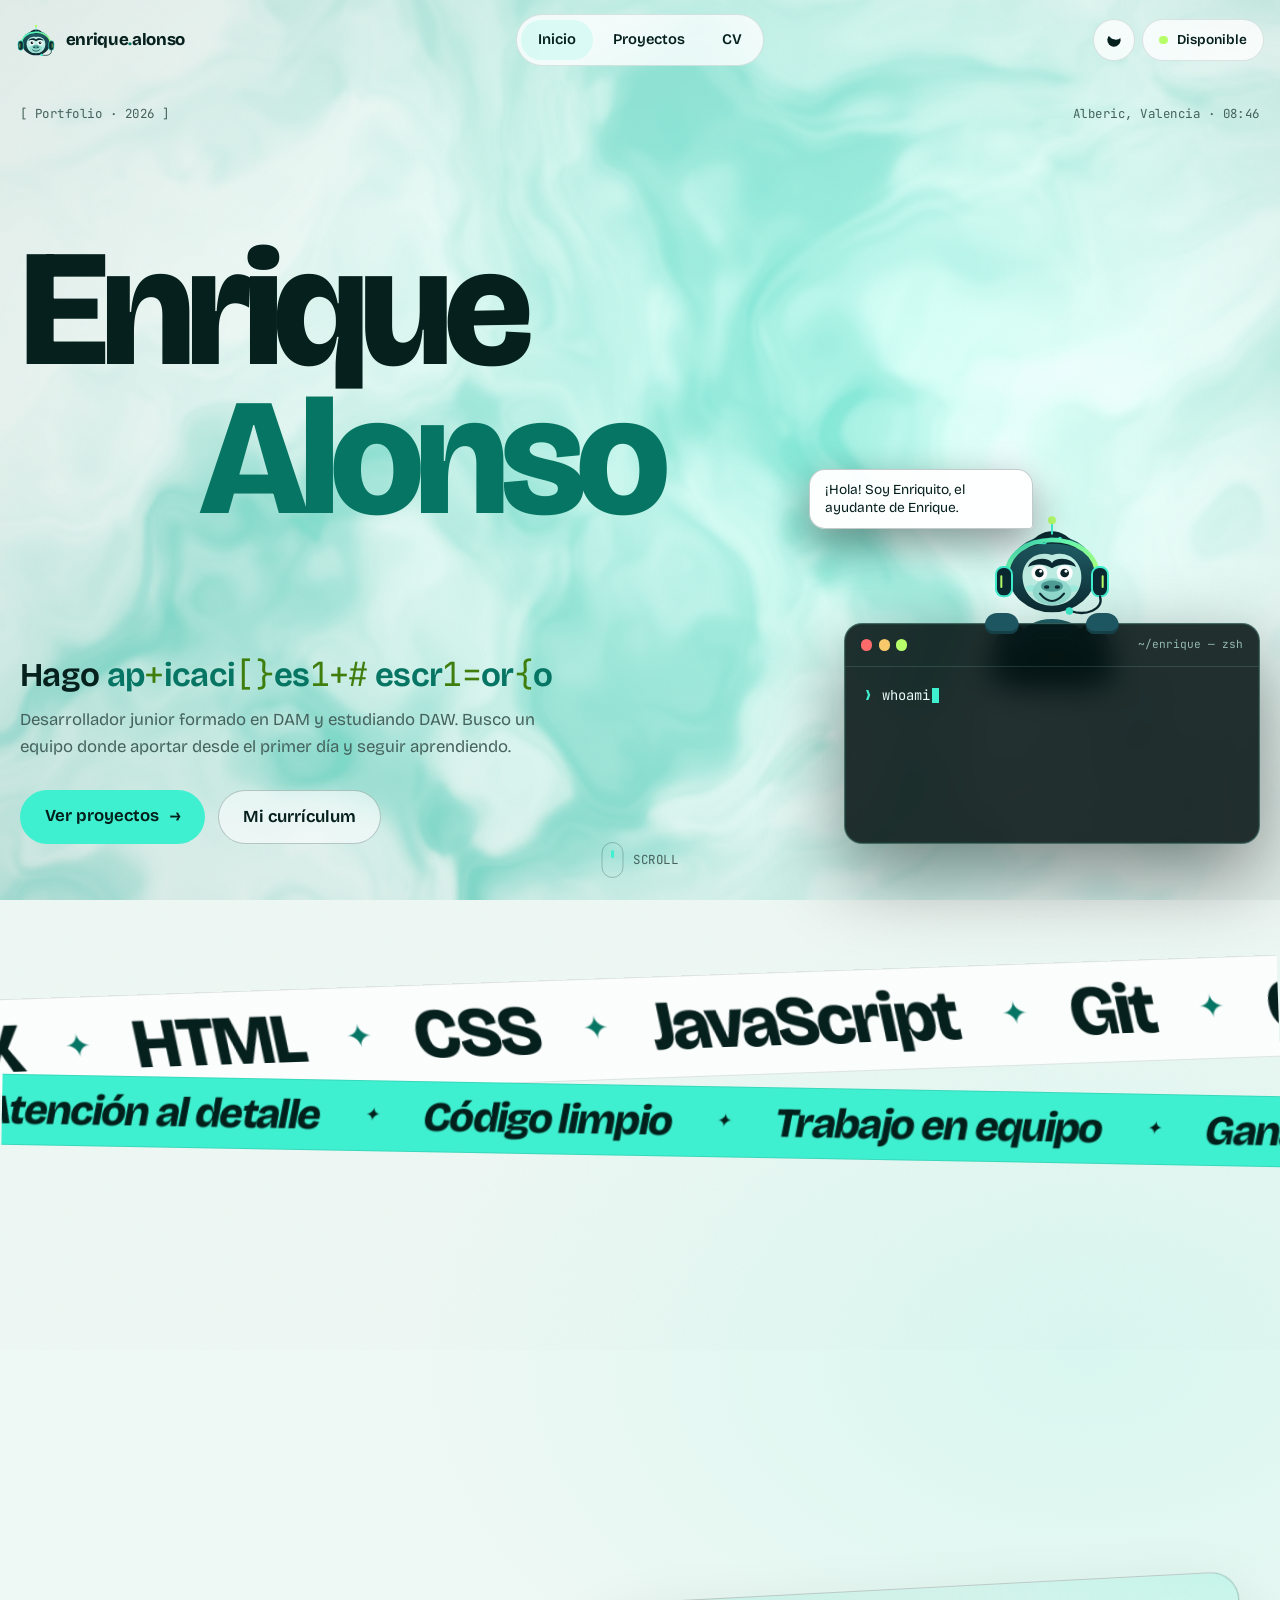
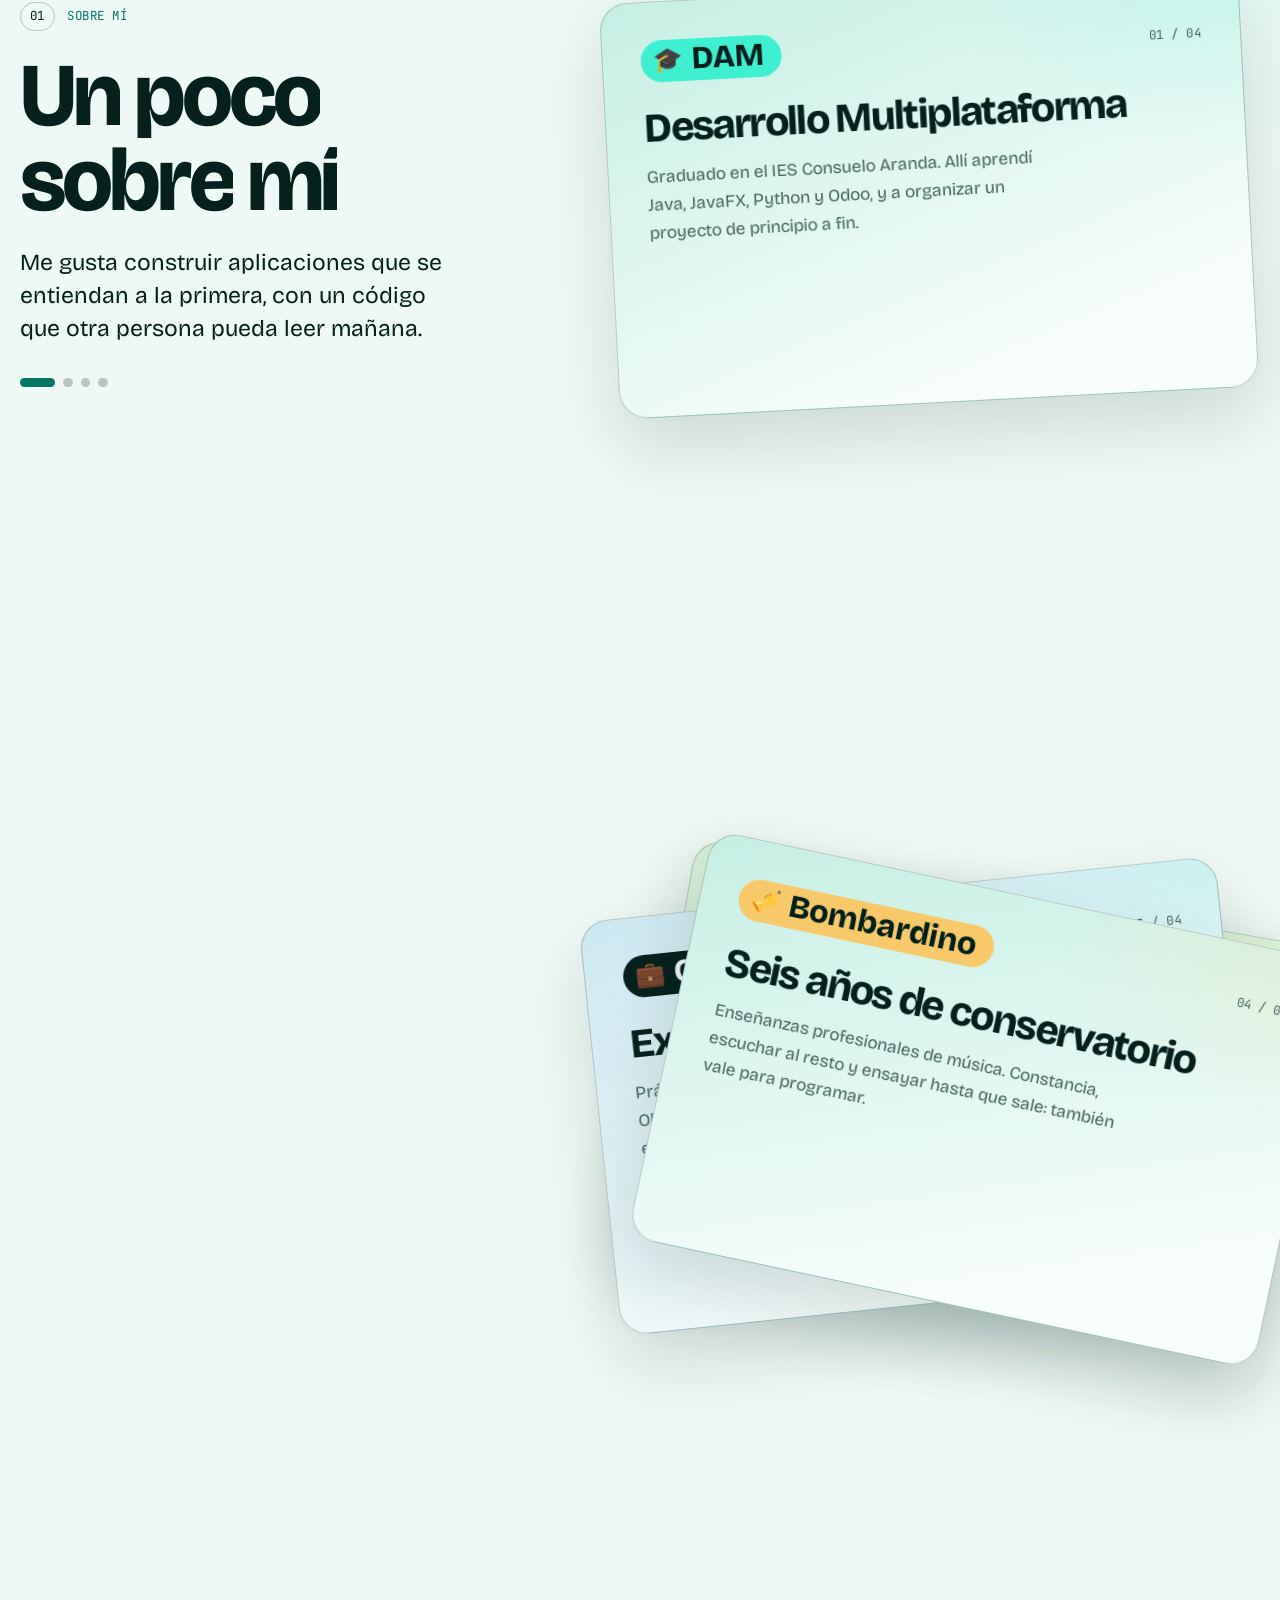
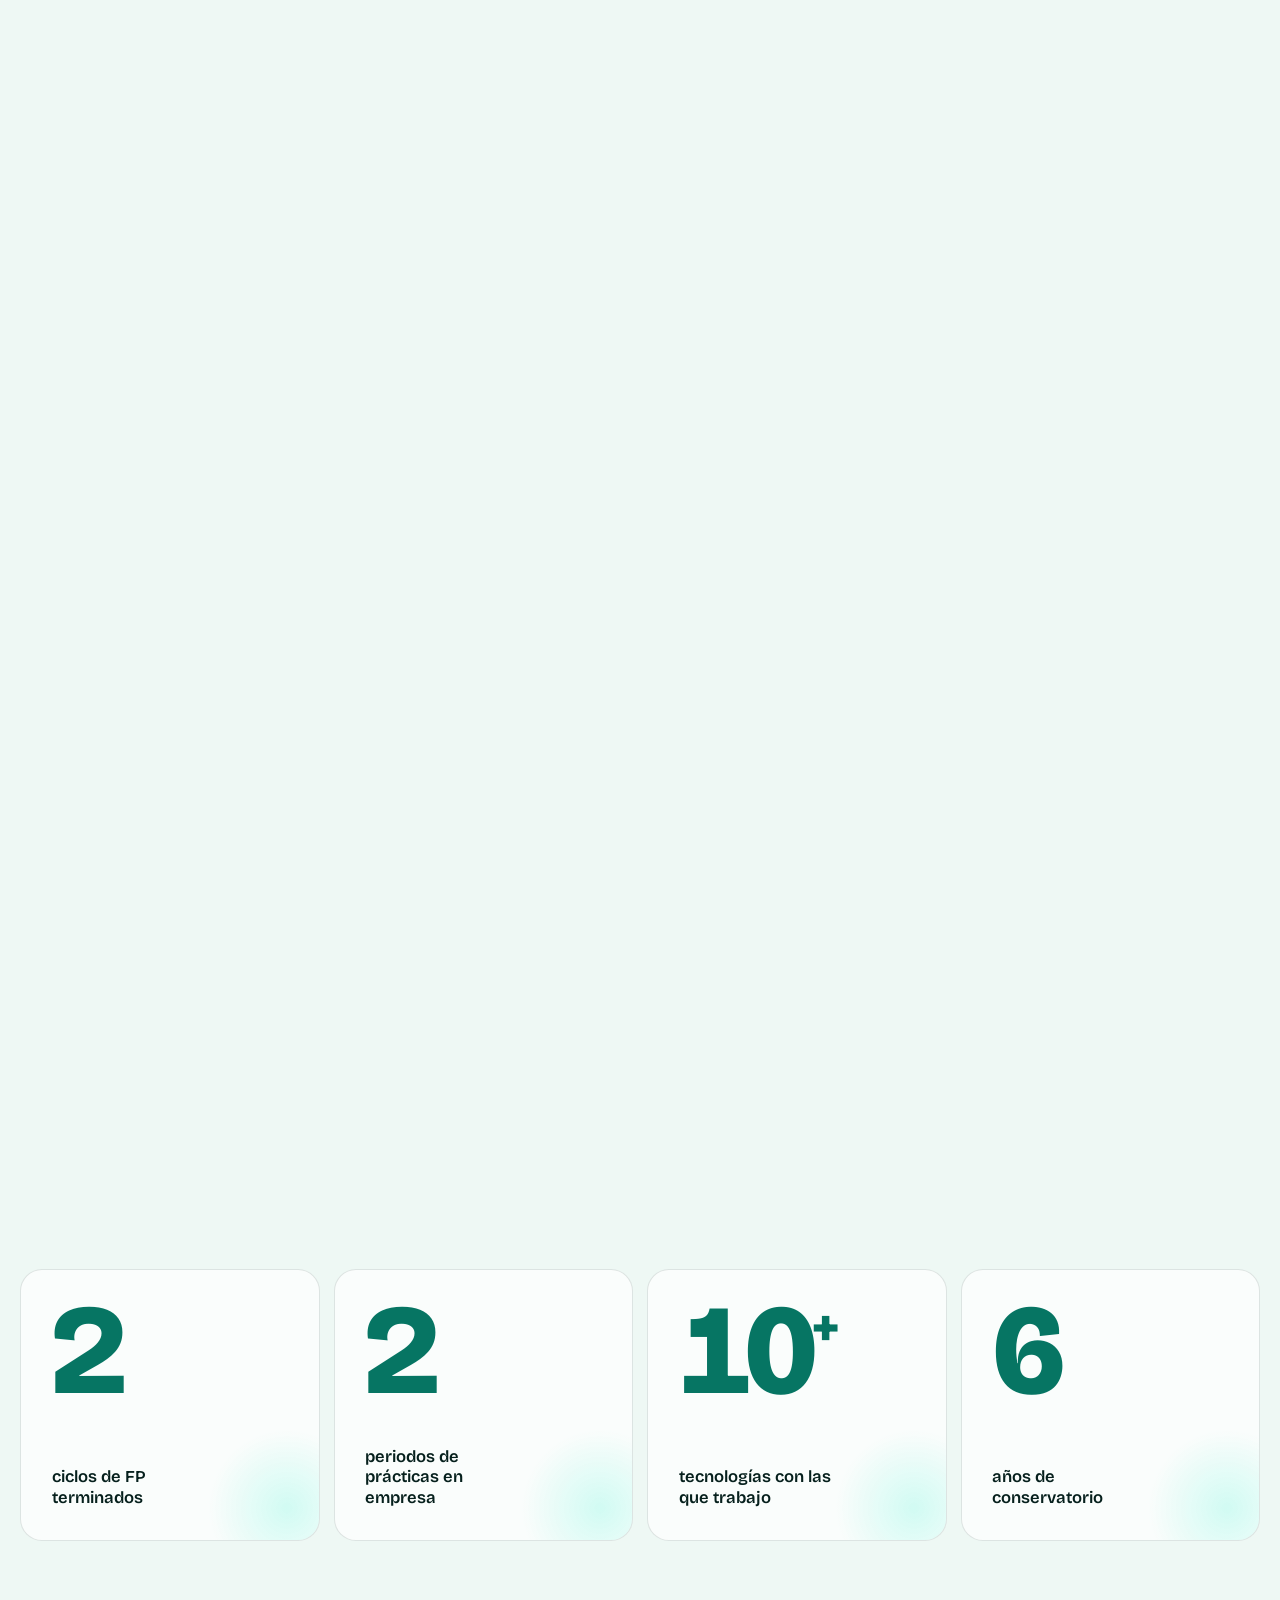
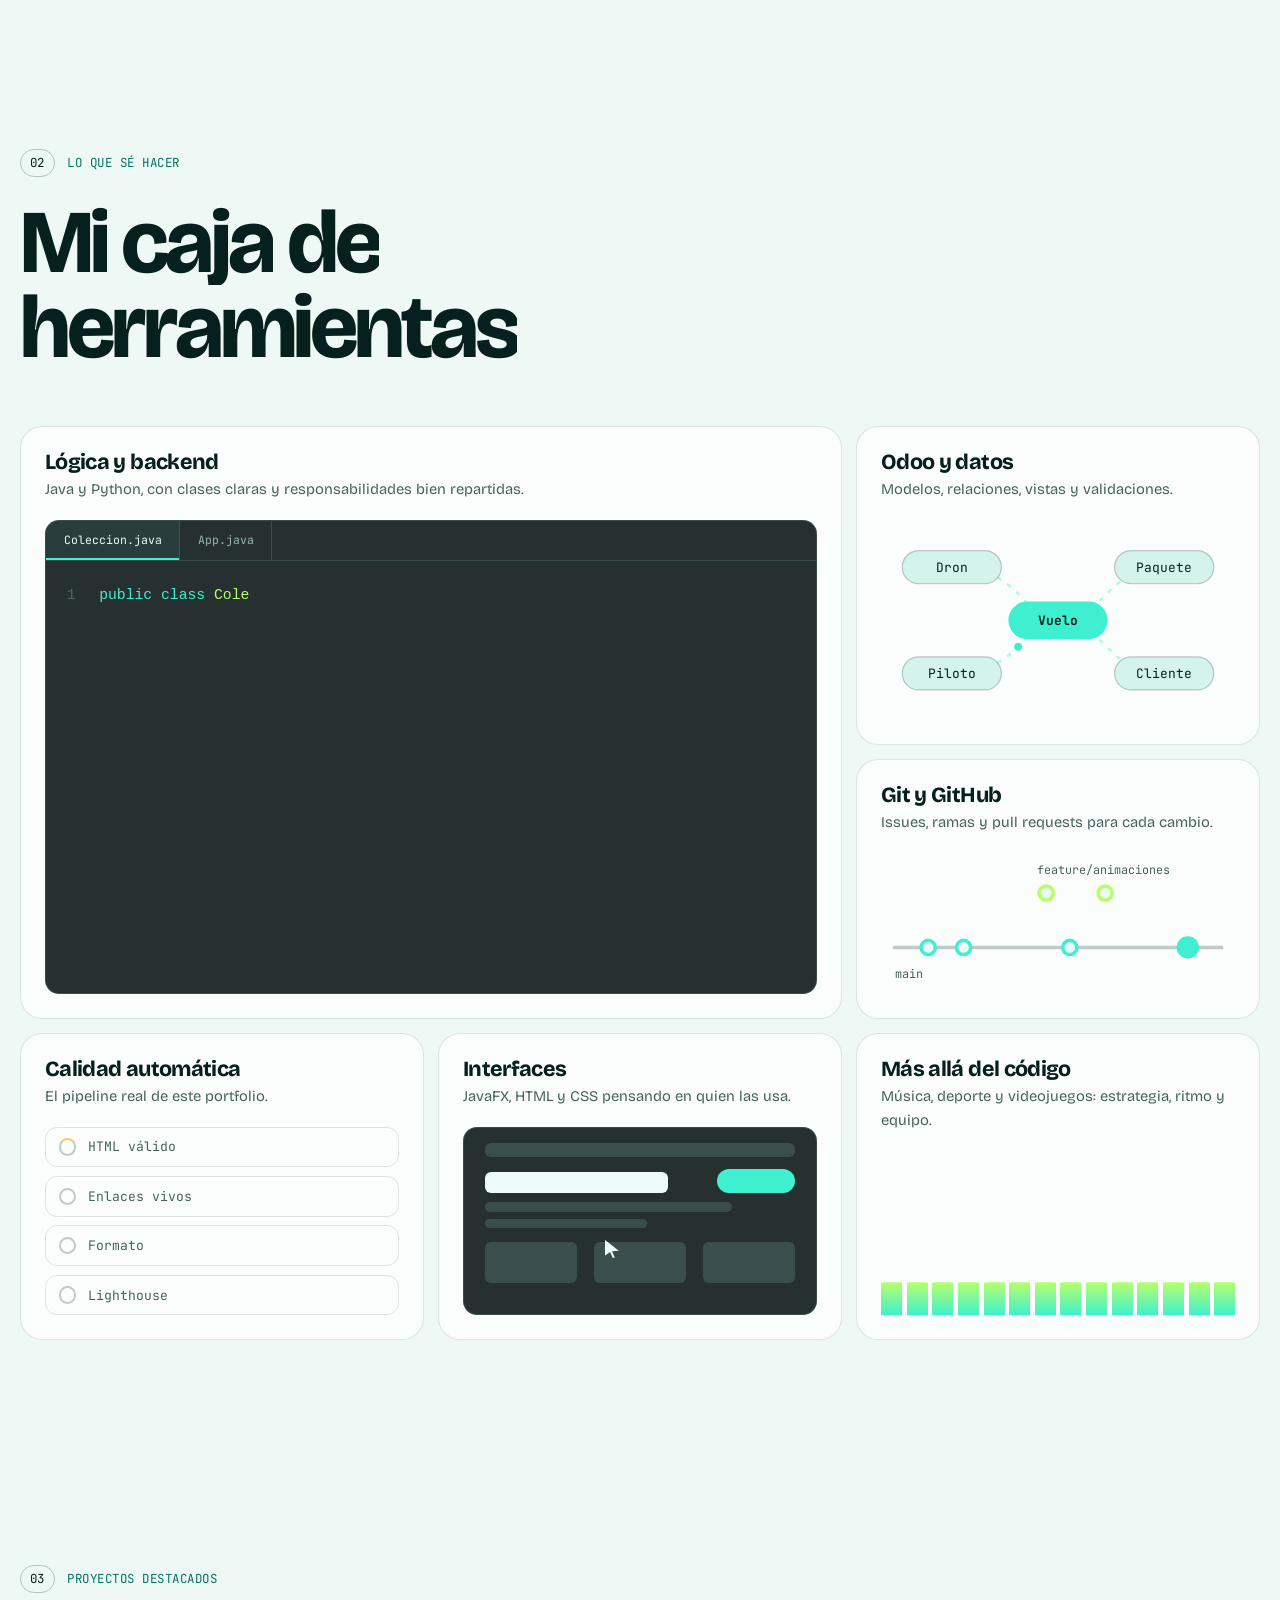
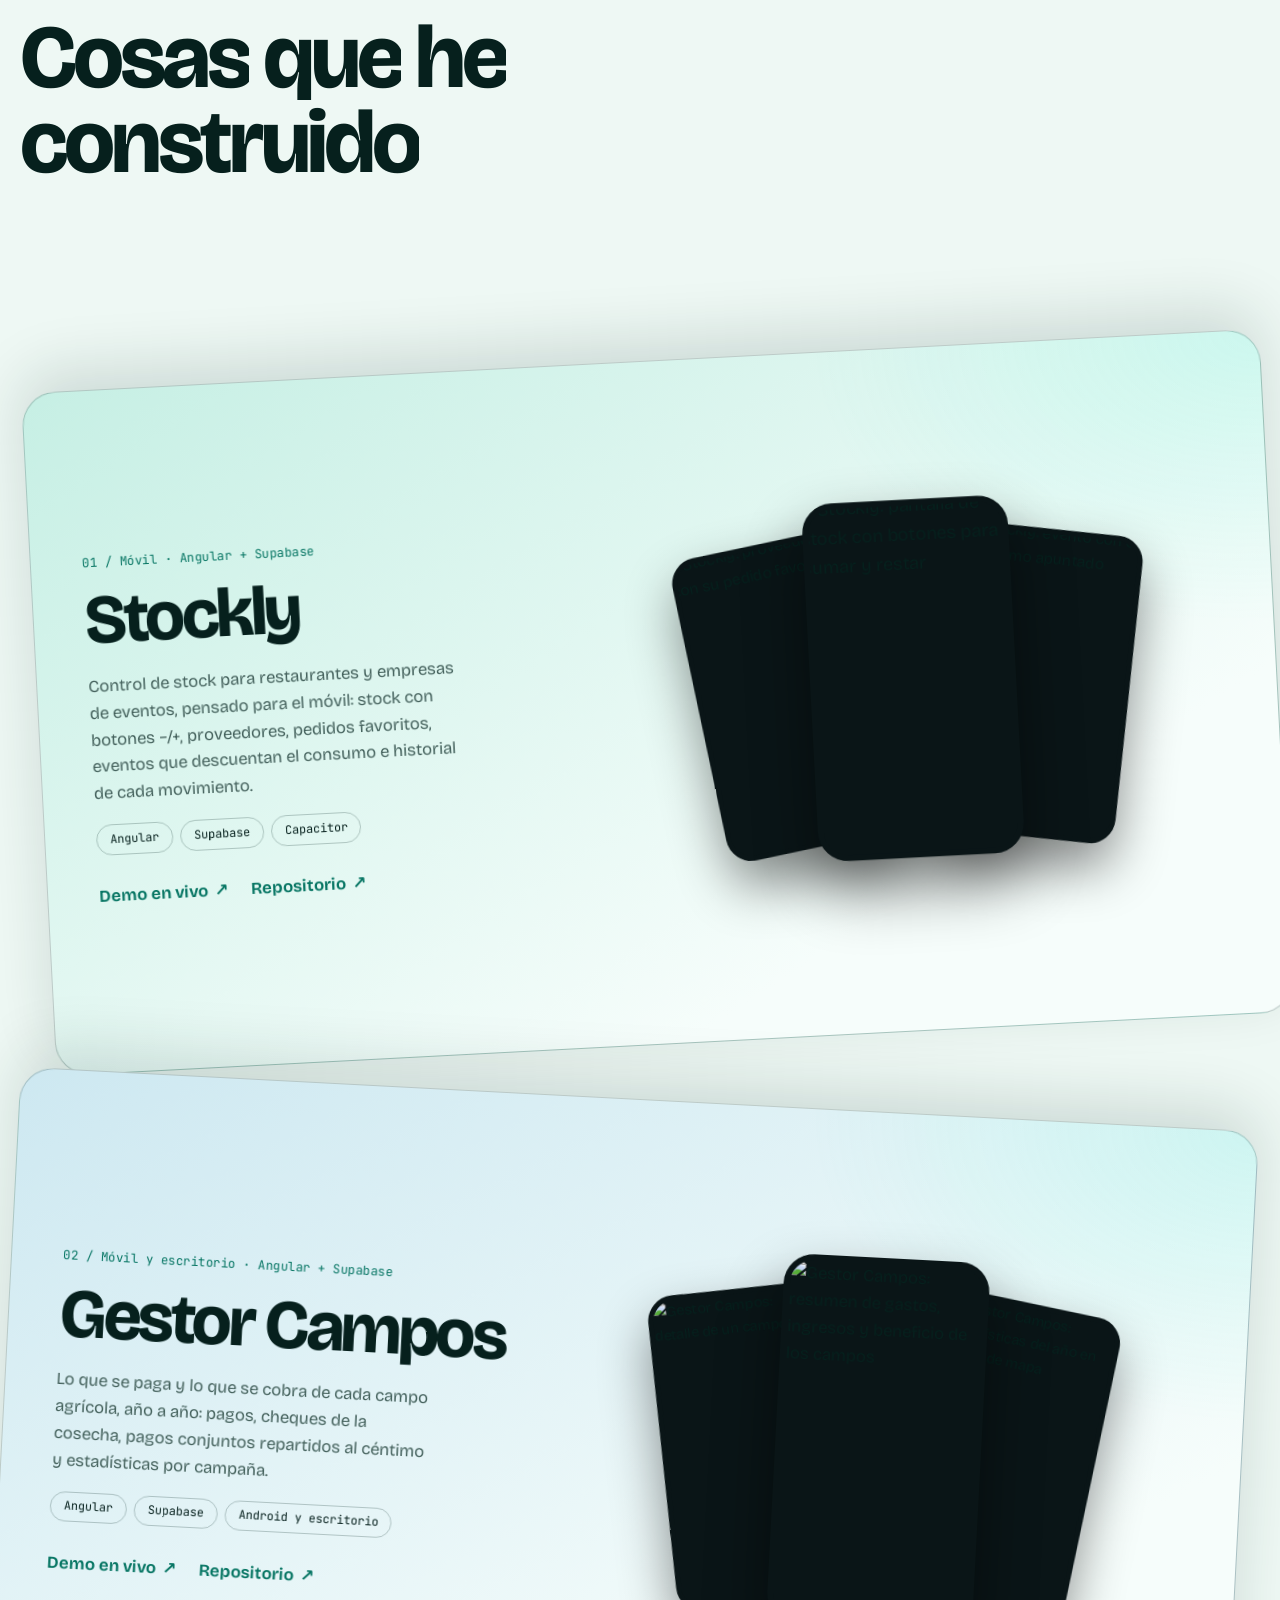
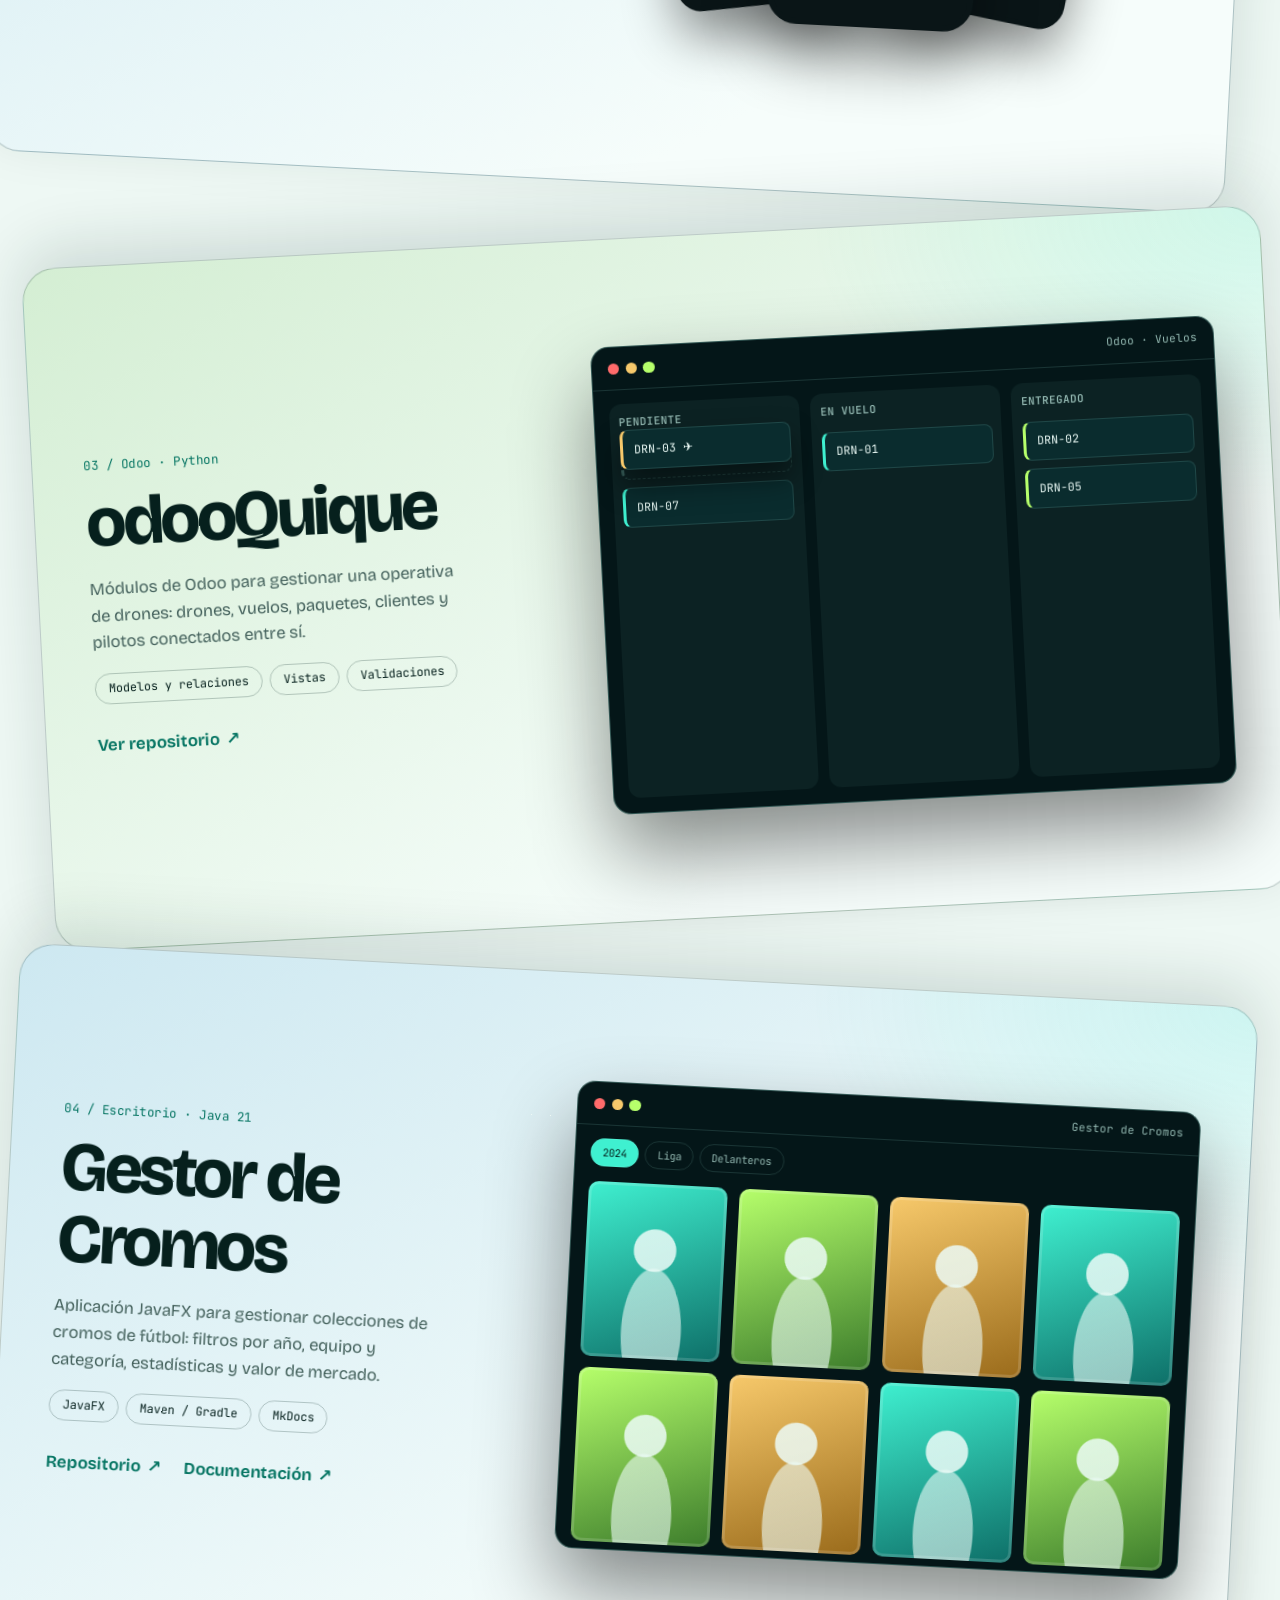
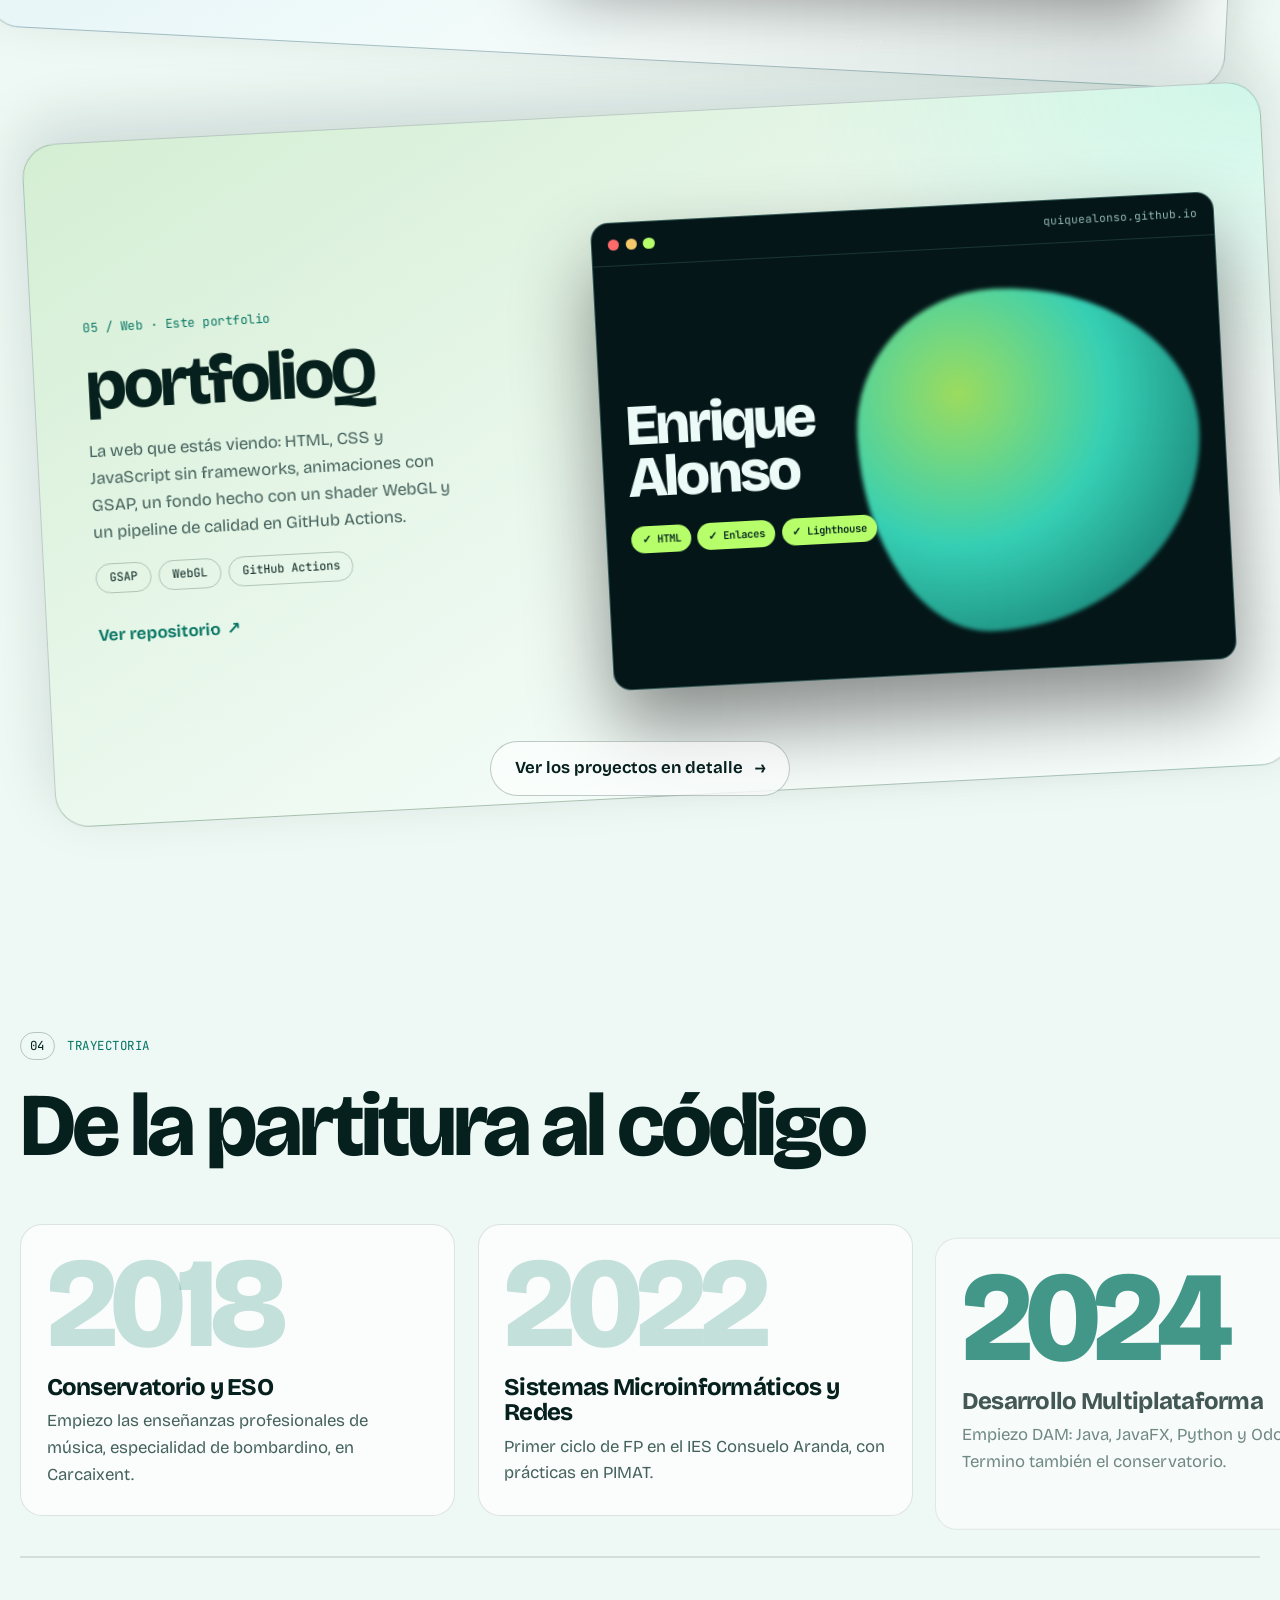
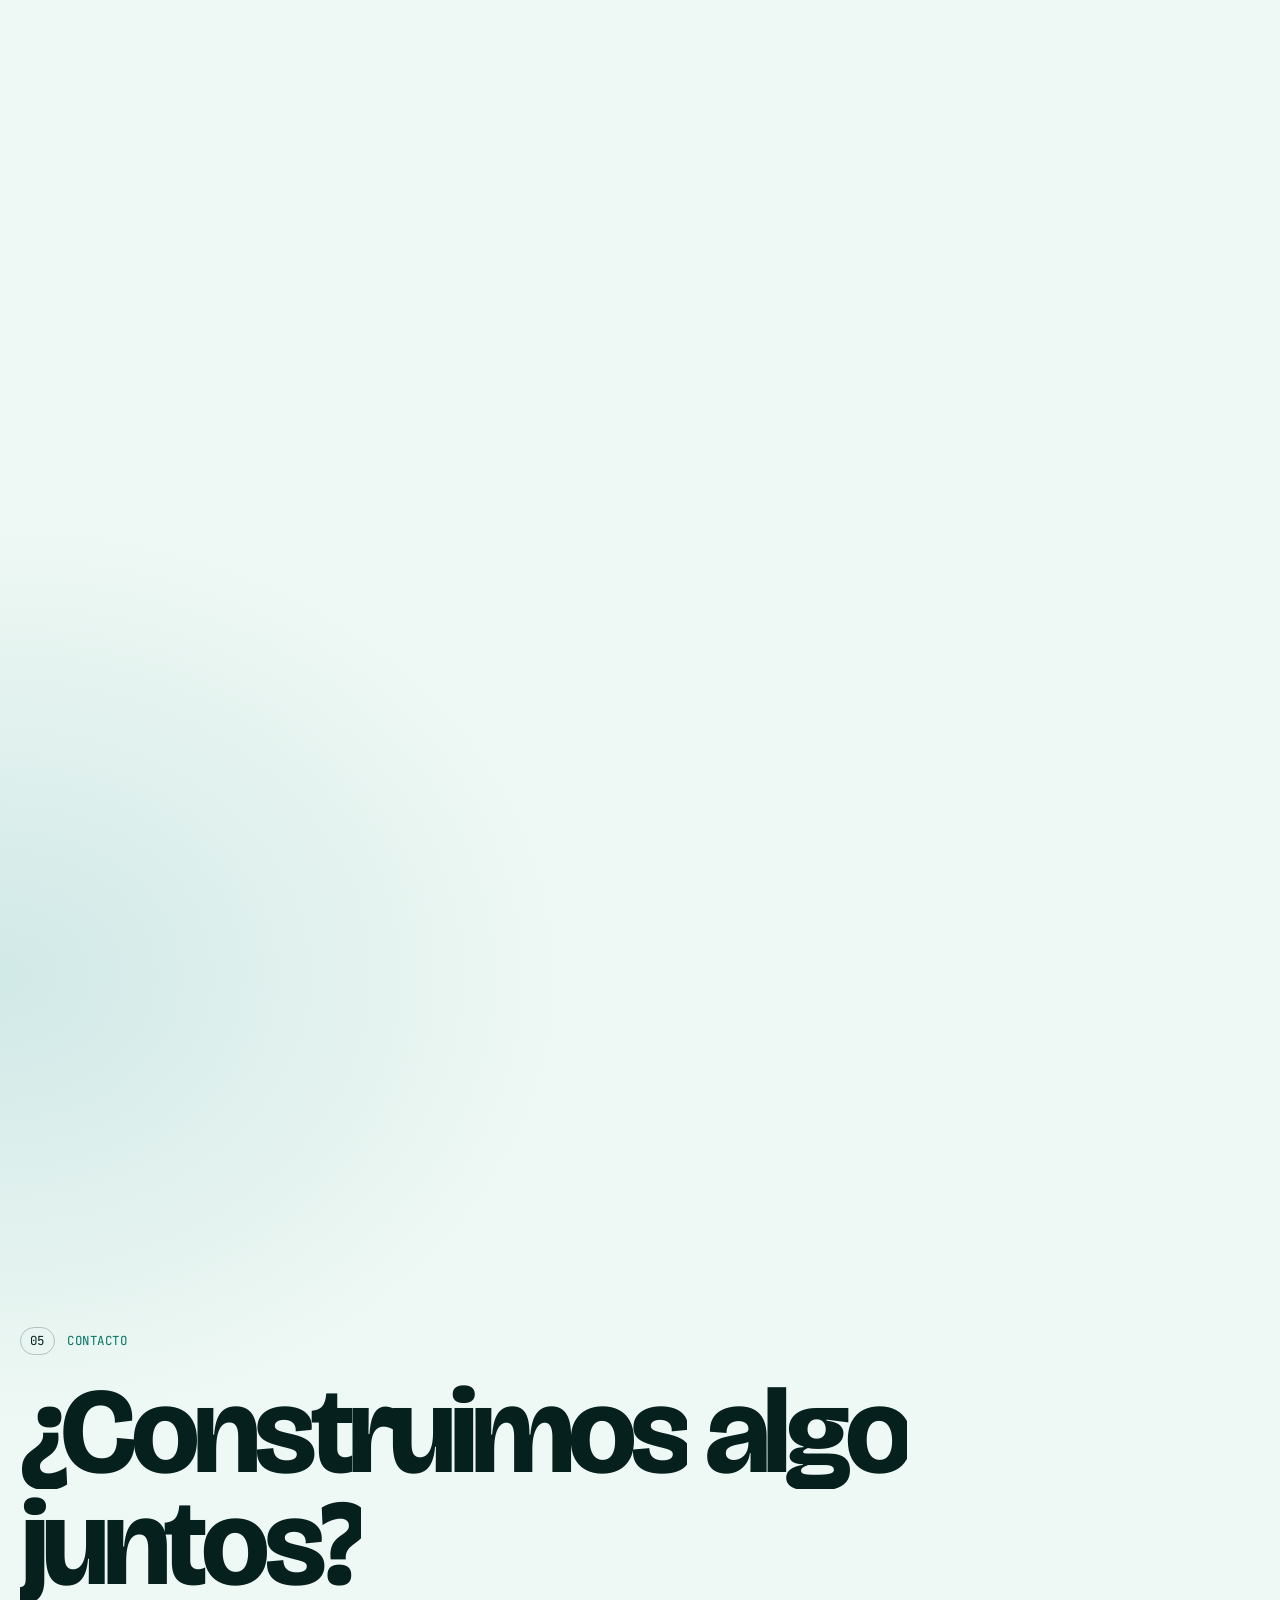
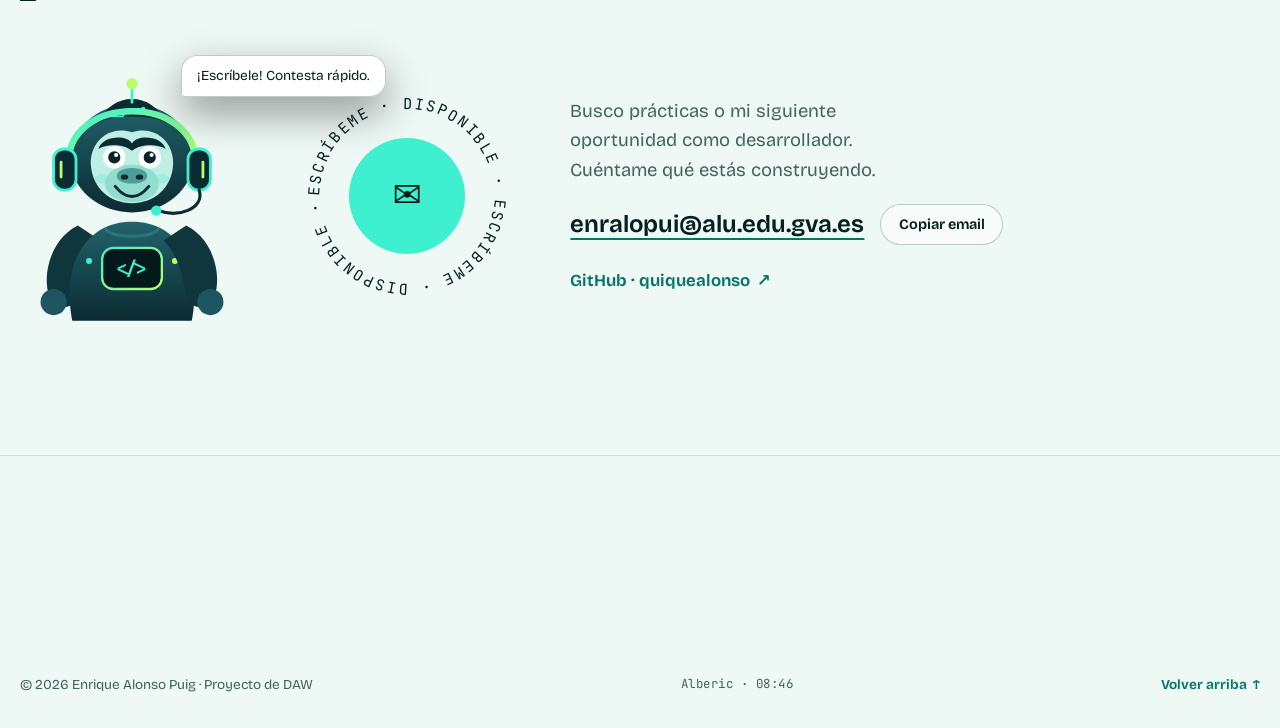
==== commit 041ce459: "añadir Stockly y Gestor Campos al portfolio - Dos apps móviles nuevas (Angular + Supabase, sin backe" ====
--- a/index.html
+++ b/index.html
@@ -6,7 +6,7 @@
     <title>Enrique Alonso Puig · Desarrollador de aplicaciones</title>
     <meta
       name="description"
-      content="Portfolio de Enrique Alonso Puig, desarrollador junior formado en DAM y estudiante de DAW. Java, Python, Odoo y web."
+      content="Portfolio de Enrique Alonso Puig, desarrollador junior formado en DAM y estudiante de DAW. Java, Python, Odoo, Angular y Supabase."
     >
     <meta name="theme-color" content="#031314">
     <link
@@ -114,7 +114,7 @@
               Hago
               <span
                 class="scramble"
-                data-scramble="aplicaciones de escritorio|módulos para Odoo|webs que se mueven|backend ordenado"
+                data-scramble="aplicaciones de escritorio|apps móviles con Supabase|módulos para Odoo|webs que se mueven|backend ordenado"
                 >aplicaciones de escritorio</span
               >
             </p>
@@ -166,7 +166,9 @@
             <span>Java</span><span>Python</span><span>Odoo</span
             ><span>JavaFX</span><span>HTML</span><span>CSS</span
             ><span>JavaScript</span><span>Git</span><span>GitHub</span
-            ><span>Maven</span><span>Gradle</span><span>MkDocs</span>
+            ><span>Angular</span><span>TypeScript</span><span>Supabase</span
+            ><span>Capacitor</span><span>Maven</span><span>Gradle</span
+            ><span>MkDocs</span>
           </div>
         </div>
         <div class="marquee marquee--alt" data-marquee="-1">
@@ -487,7 +489,144 @@
         <div class="stack wrap">
           <article class="stack-card">
             <div class="stack-info">
-              <p class="mono stack-num">01 / Odoo · Python</p>
+              <p class="mono stack-num">01 / Móvil · Angular + Supabase</p>
+              <h3>Stockly</h3>
+              <p>
+                Control de stock para restaurantes y empresas de eventos, pensado
+                para el móvil: stock con botones −/+, proveedores, pedidos
+                favoritos, eventos que descuentan el consumo e historial de cada
+                movimiento.
+              </p>
+              <ul class="tags">
+                <li>Angular</li>
+                <li>Supabase</li>
+                <li>Capacitor</li>
+              </ul>
+              <div class="links">
+                <a
+                  class="link-arrow"
+                  href="https://quiquealonso.github.io/stockly/demo/"
+                  target="_blank"
+                  rel="noreferrer"
+                  data-cursor="Probar"
+                  >Demo en vivo <span aria-hidden="true">↗</span></a
+                >
+                <a
+                  class="link-arrow"
+                  href="https://github.com/quiquealonso/stockly"
+                  target="_blank"
+                  rel="noreferrer"
+                  data-cursor="Abrir"
+                  >Repositorio <span aria-hidden="true">↗</span></a
+                >
+              </div>
+            </div>
+            <div class="phones phones--stockly">
+              <figure class="phone phone--l">
+                <img
+                  src="https://quiquealonso.github.io/stockly/assets/capturas/proveedor.jpg"
+                  alt="Stockly: proveedor con su pedido favorito"
+                  width="380"
+                  height="680"
+                  loading="lazy"
+                  decoding="async"
+                >
+              </figure>
+              <figure class="phone phone--c">
+                <img
+                  src="https://quiquealonso.github.io/stockly/assets/capturas/stock.jpg"
+                  alt="Stockly: pantalla de stock con botones para sumar y restar"
+                  width="380"
+                  height="680"
+                  loading="lazy"
+                  decoding="async"
+                >
+              </figure>
+              <figure class="phone phone--r">
+                <img
+                  src="https://quiquealonso.github.io/stockly/assets/capturas/evento.jpg"
+                  alt="Stockly: evento con el consumo apuntado"
+                  width="380"
+                  height="680"
+                  loading="lazy"
+                  decoding="async"
+                >
+              </figure>
+            </div>
+          </article>
+
+          <article class="stack-card">
+            <div class="stack-info">
+              <p class="mono stack-num">
+                02 / Móvil y escritorio · Angular + Supabase
+              </p>
+              <h3>Gestor Campos</h3>
+              <p>
+                Lo que se paga y lo que se cobra de cada campo agrícola, año a
+                año: pagos, cheques de la cosecha, pagos conjuntos repartidos al
+                céntimo y estadísticas por campaña.
+              </p>
+              <ul class="tags">
+                <li>Angular</li>
+                <li>Supabase</li>
+                <li>Android y escritorio</li>
+              </ul>
+              <div class="links">
+                <a
+                  class="link-arrow"
+                  href="https://quiquealonso.github.io/gestor-campos/demo/"
+                  target="_blank"
+                  rel="noreferrer"
+                  data-cursor="Probar"
+                  >Demo en vivo <span aria-hidden="true">↗</span></a
+                >
+                <a
+                  class="link-arrow"
+                  href="https://github.com/quiquealonso/gestor-campos"
+                  target="_blank"
+                  rel="noreferrer"
+                  data-cursor="Abrir"
+                  >Repositorio <span aria-hidden="true">↗</span></a
+                >
+              </div>
+            </div>
+            <div class="phones phones--campos">
+              <figure class="phone phone--l">
+                <img
+                  src="https://quiquealonso.github.io/gestor-campos/assets/capturas/campo.jpg"
+                  alt="Gestor Campos: detalle de un campo"
+                  width="356"
+                  height="656"
+                  loading="lazy"
+                  decoding="async"
+                >
+              </figure>
+              <figure class="phone phone--c">
+                <img
+                  src="https://quiquealonso.github.io/gestor-campos/assets/capturas/campos.jpg"
+                  alt="Gestor Campos: resumen de gastos, ingresos y beneficio de los campos"
+                  width="356"
+                  height="656"
+                  loading="lazy"
+                  decoding="async"
+                >
+              </figure>
+              <figure class="phone phone--r">
+                <img
+                  src="https://quiquealonso.github.io/gestor-campos/assets/capturas/mapa.jpg"
+                  alt="Gestor Campos: estadísticas del año en forma de mapa"
+                  width="356"
+                  height="656"
+                  loading="lazy"
+                  decoding="async"
+                >
+              </figure>
+            </div>
+          </article>
+
+          <article class="stack-card">
+            <div class="stack-info">
+              <p class="mono stack-num">03 / Odoo · Python</p>
               <h3>odooQuique</h3>
               <p>
                 Módulos de Odoo para gestionar una operativa de drones: drones,
@@ -526,7 +665,7 @@
 
           <article class="stack-card">
             <div class="stack-info">
-              <p class="mono stack-num">02 / Escritorio · Java 21</p>
+              <p class="mono stack-num">04 / Escritorio · Java 21</p>
               <h3>Gestor de Cromos</h3>
               <p>
                 Aplicación JavaFX para gestionar colecciones de cromos de
@@ -572,7 +711,7 @@
 
           <article class="stack-card">
             <div class="stack-info">
-              <p class="mono stack-num">03 / Web · Este portfolio</p>
+              <p class="mono stack-num">05 / Web · Este portfolio</p>
               <h3>portfolioQ</h3>
               <p>
                 La web que estás viendo: HTML, CSS y JavaScript sin frameworks,
--- a/styles.css
+++ b/styles.css
@@ -1819,6 +1819,16 @@
   top: 8.5rem;
 }
 
+.stack-card:nth-child(4) {
+  --tone: var(--tone-2);
+  top: 9.5rem;
+}
+
+.stack-card:nth-child(5) {
+  --tone: var(--tone-3);
+  top: 10.5rem;
+}
+
 .stack-num {
   color: var(--accent-text);
 }
@@ -2143,6 +2153,83 @@
 }
 .sm-checks i:nth-child(4) {
   animation-delay: 0.75s !important;
+}
+
+/* Trío de móviles con capturas reales */
+.phones {
+  position: relative;
+  display: grid;
+  aspect-ratio: 4 / 3;
+  place-items: center;
+}
+
+.phone {
+  position: absolute;
+  width: 33%;
+  margin: 0;
+  overflow: hidden;
+  border: 6px solid #0a1517;
+  border-radius: 30px;
+  background: #0a1517;
+  box-shadow: 0 30px 60px rgba(0, 0, 0, 0.45);
+  transition: transform 0.7s var(--ease-out);
+}
+
+.phone img {
+  display: block;
+  width: 100%;
+  height: auto;
+}
+
+/* Las capturas de Stockly ya traen marco: se recorta para no duplicarlo */
+.phones--stockly .phone img {
+  transform: scale(1.08);
+}
+
+.phone--c {
+  z-index: 2;
+  transform: translateY(-3%);
+}
+
+.phone--l {
+  transform: translateX(-62%) rotate(-9deg) scale(0.86);
+}
+
+.phone--r {
+  transform: translateX(62%) rotate(9deg) scale(0.86);
+}
+
+.stack-card:hover .phone--l,
+.case:hover .phone--l {
+  transform: translateX(-78%) rotate(-13deg) scale(0.88);
+}
+
+.stack-card:hover .phone--r,
+.case:hover .phone--r {
+  transform: translateX(78%) rotate(13deg) scale(0.88);
+}
+
+.stack-card:hover .phone--c,
+.case:hover .phone--c {
+  transform: translateY(-6%) scale(1.03);
+}
+
+.phones.is-in .phone {
+  animation: phone-bob 5s ease-in-out infinite;
+}
+
+.phones.is-in .phone--l {
+  animation-delay: -1.6s;
+}
+
+.phones.is-in .phone--r {
+  animation-delay: -3.2s;
+}
+
+@keyframes phone-bob {
+  50% {
+    translate: 0 -12px;
+  }
 }
 
 /* ---------- Trayectoria ---------- */
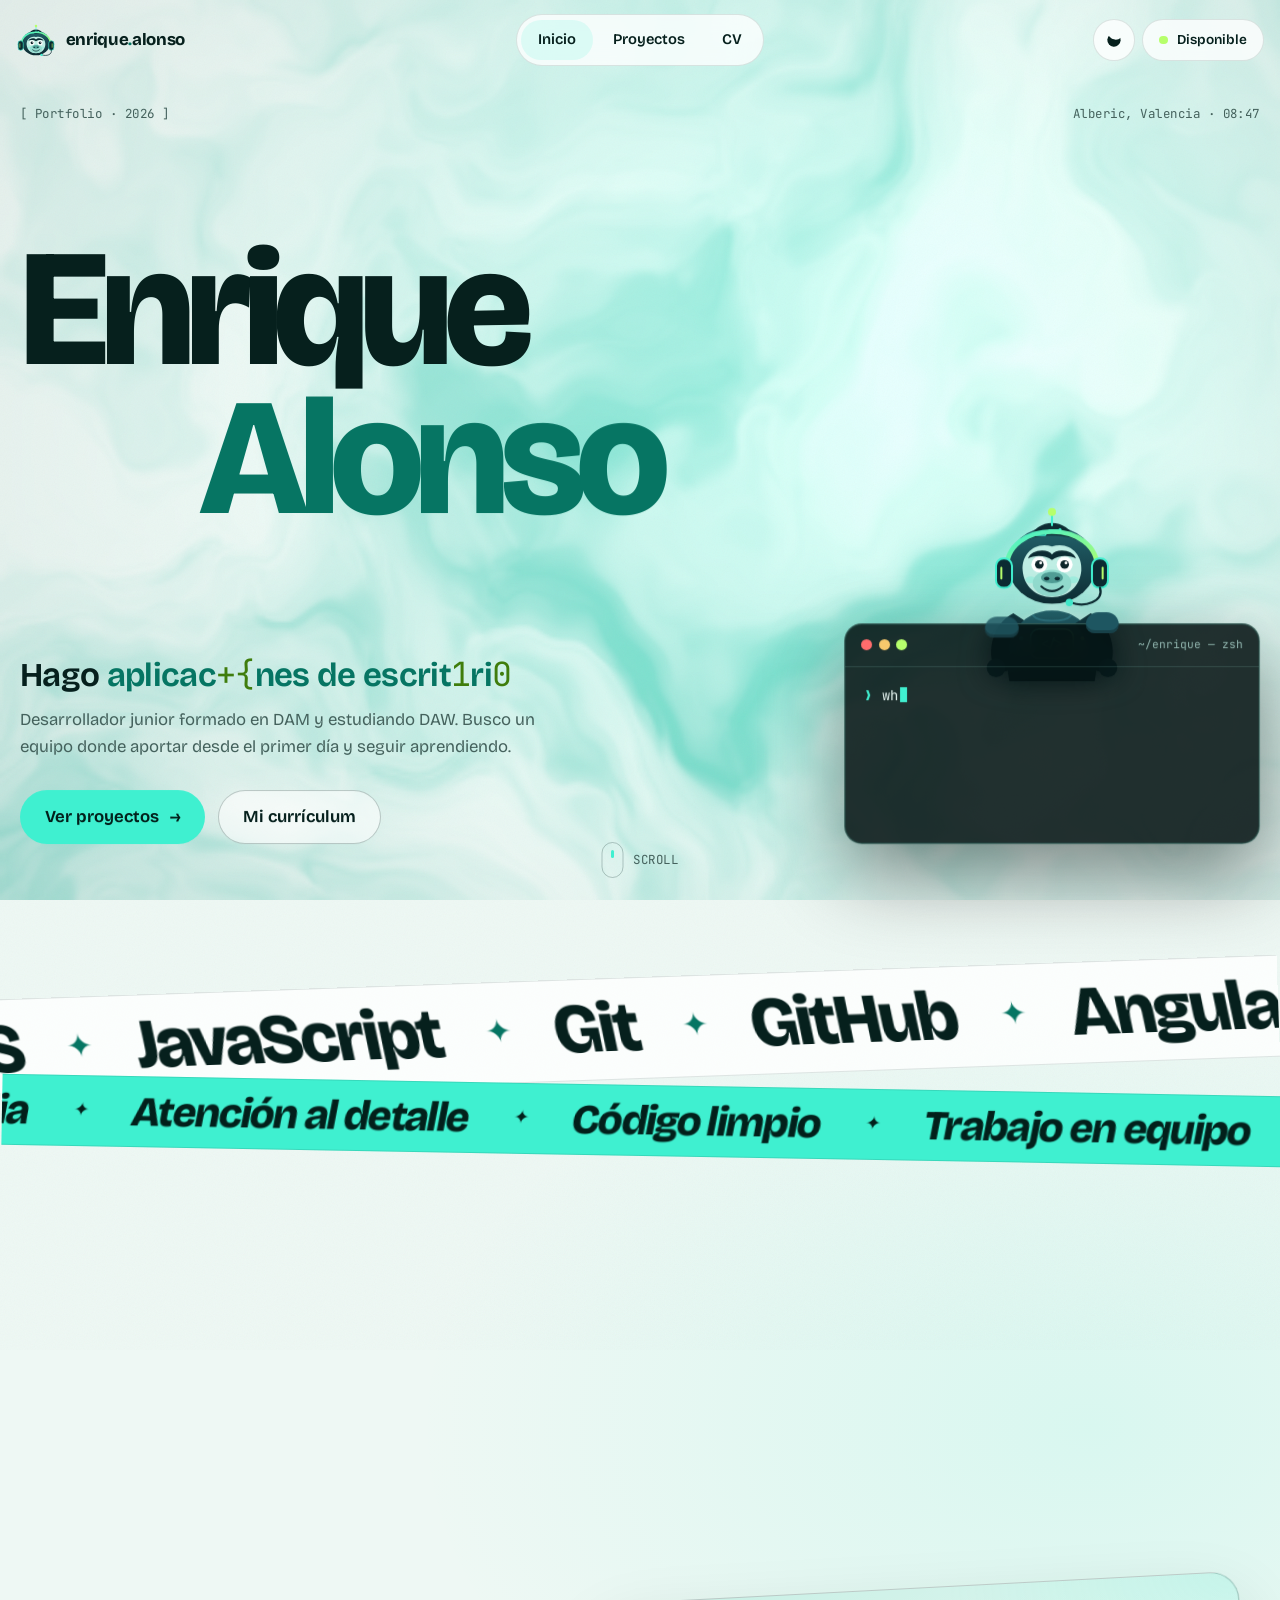
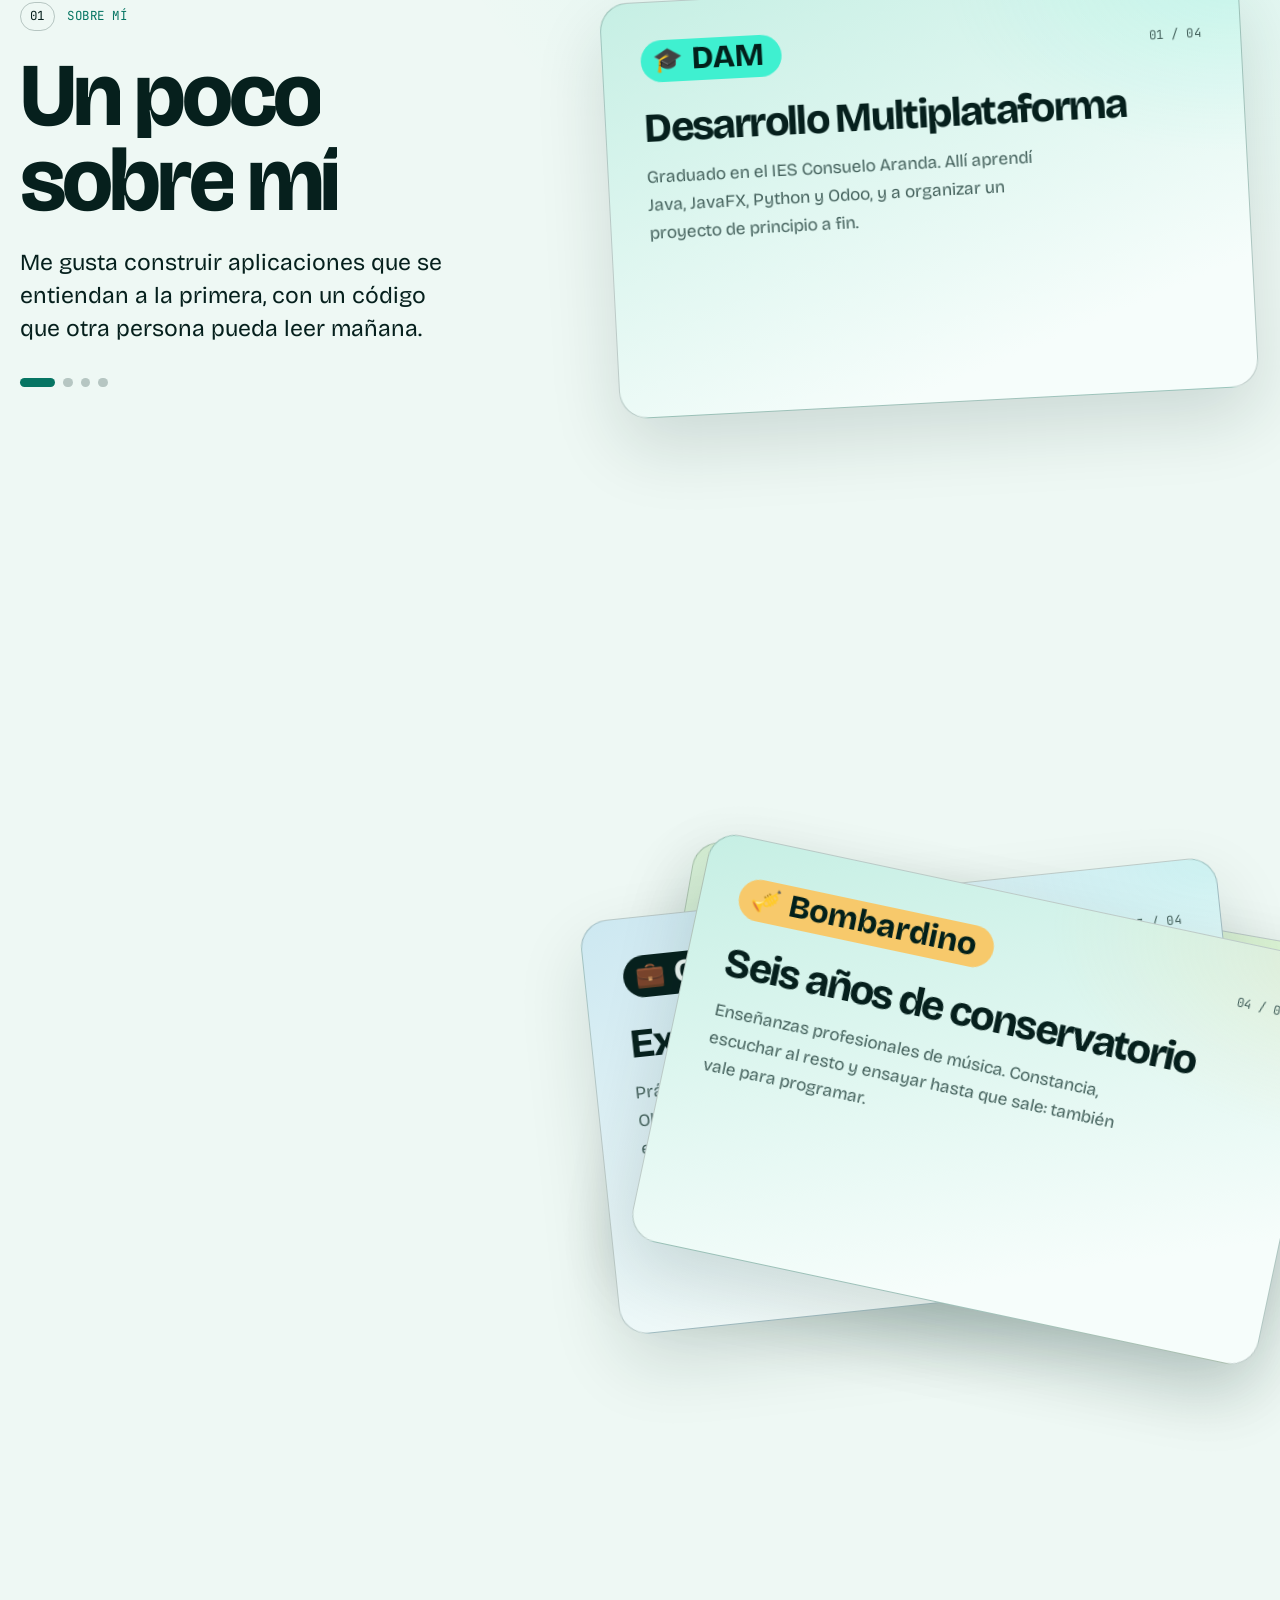
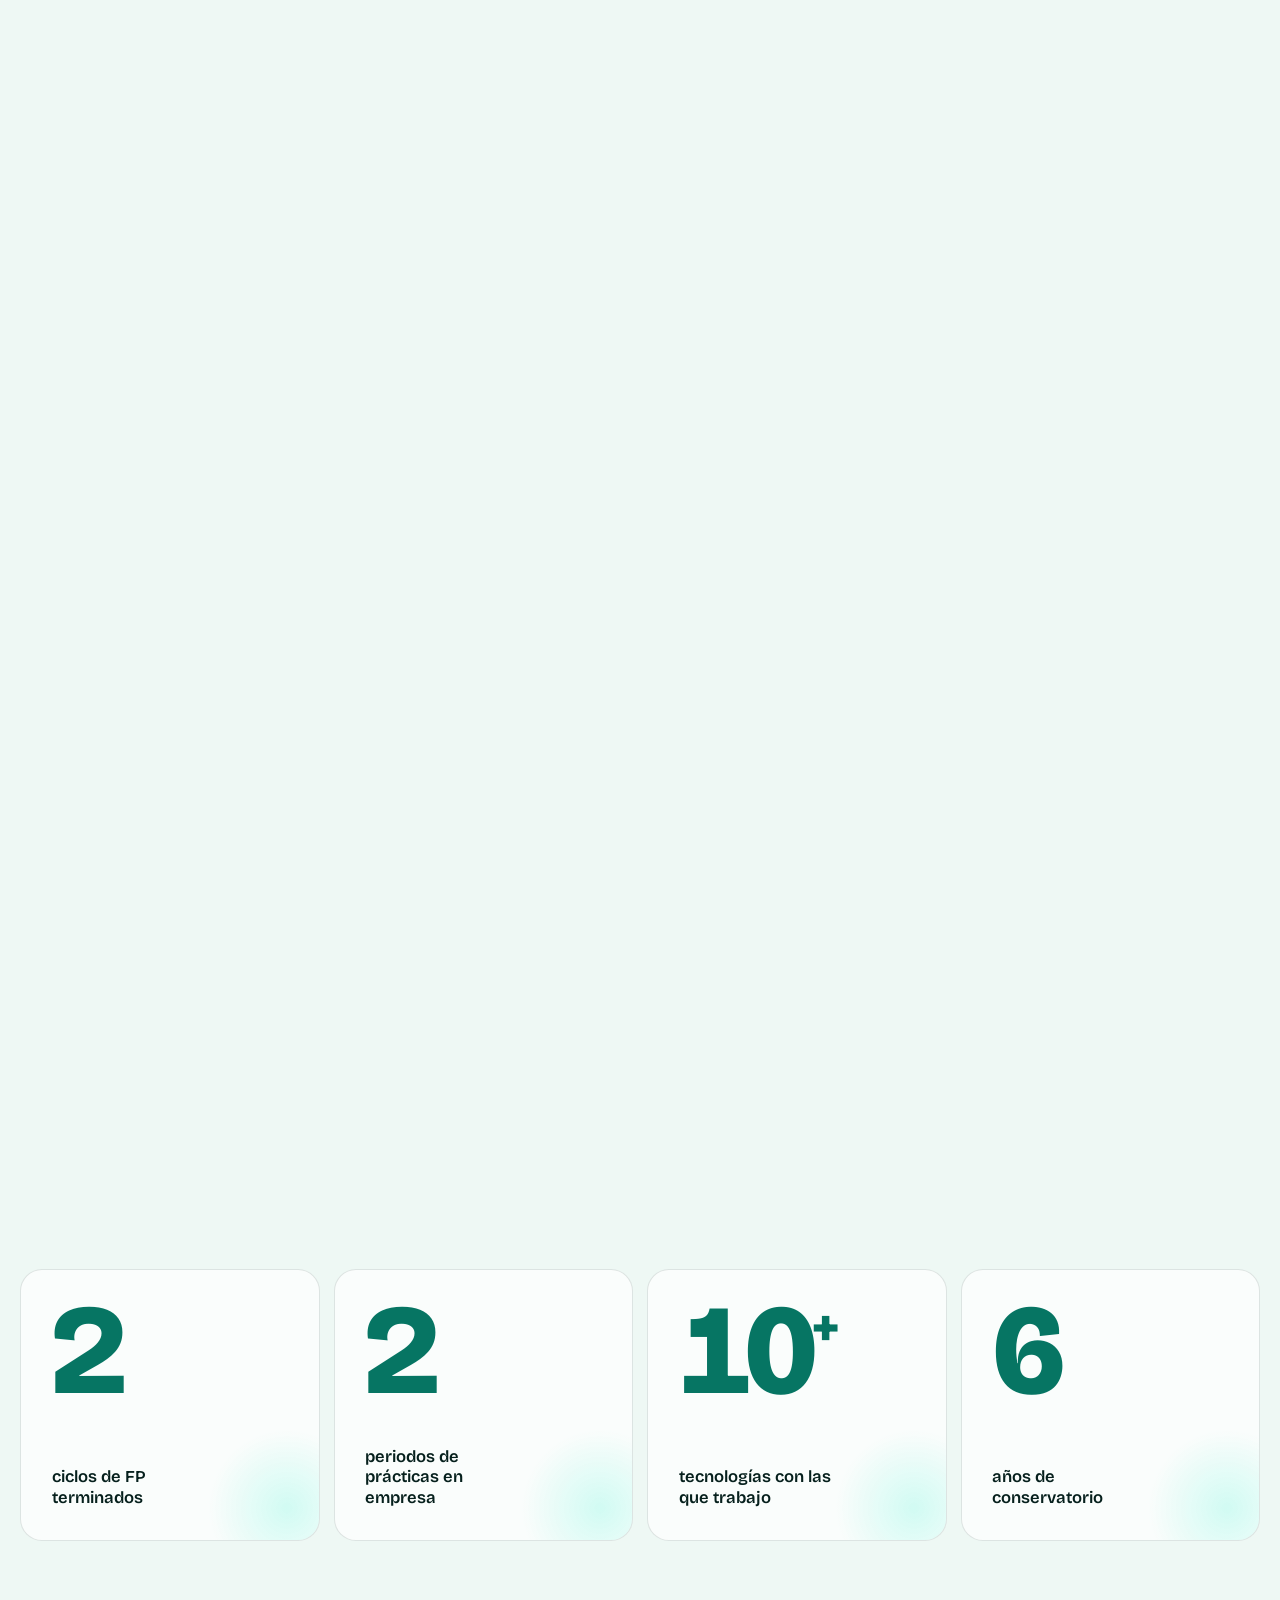
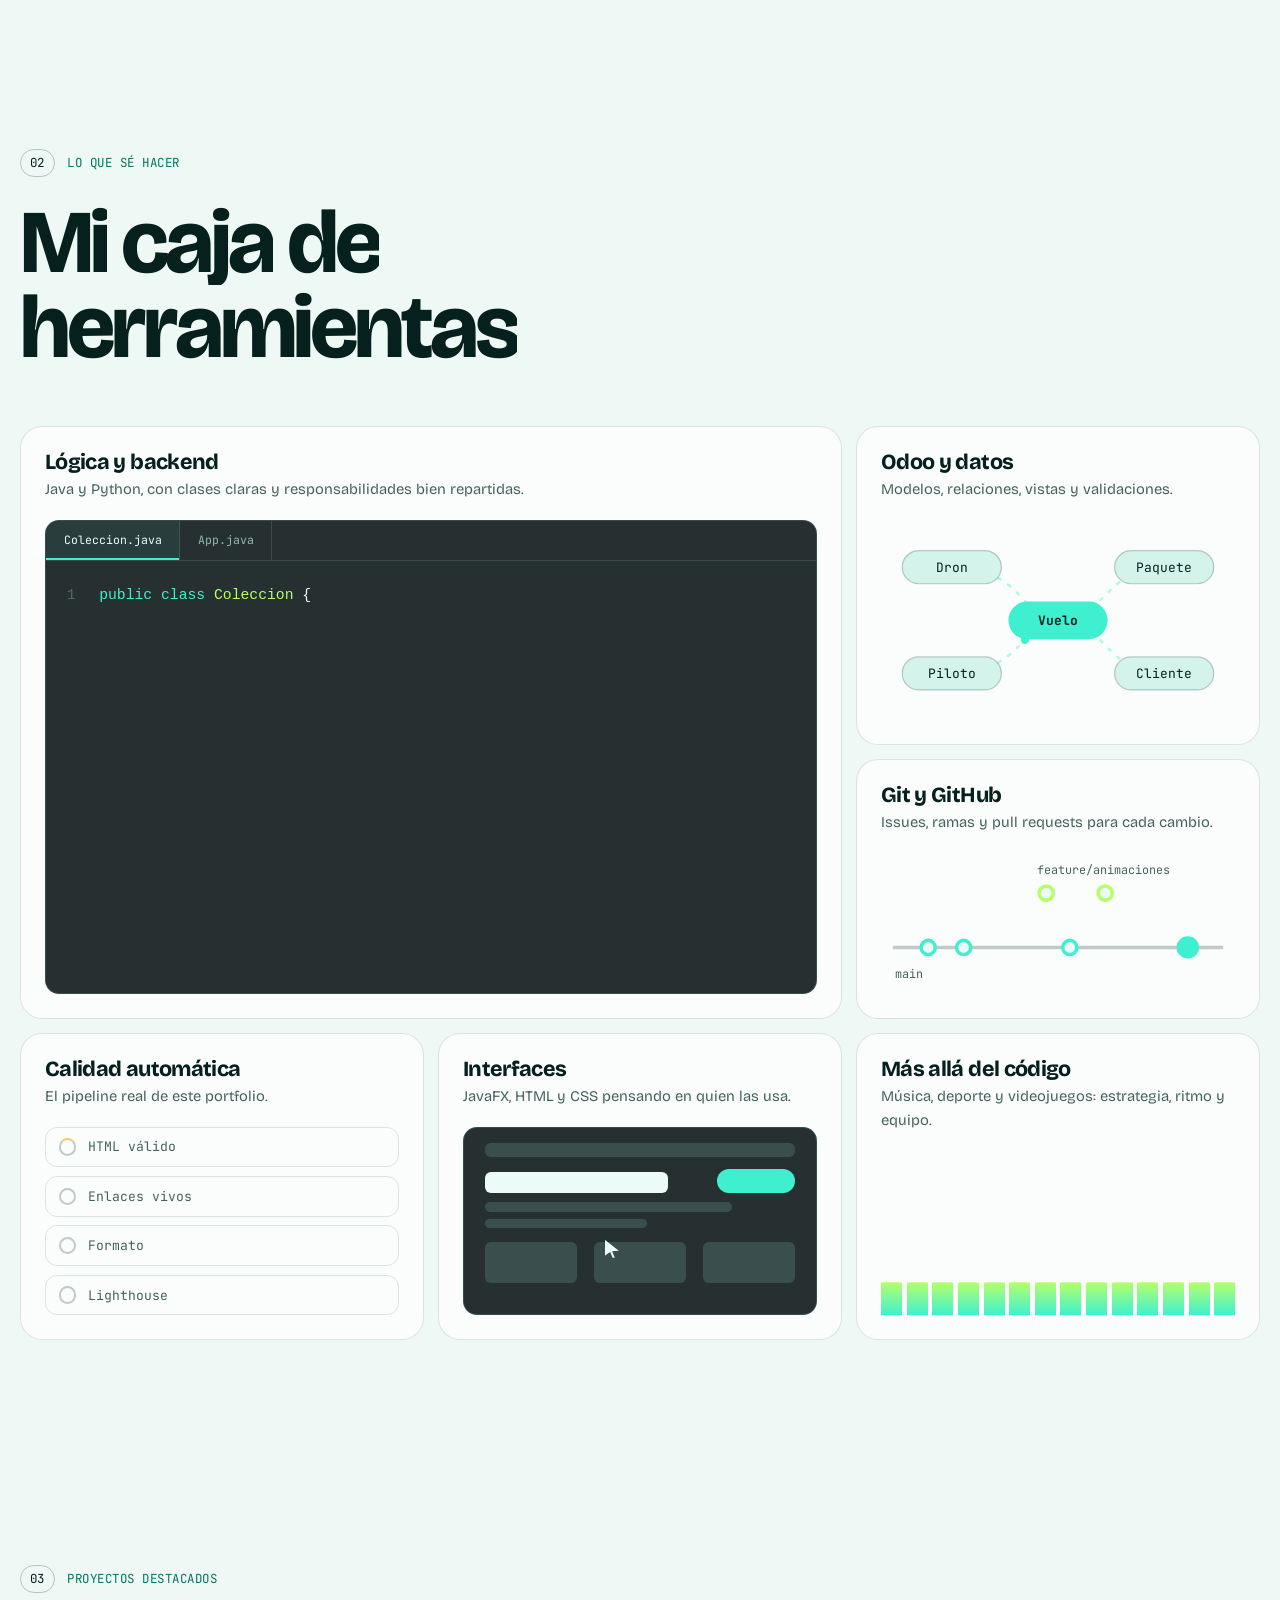
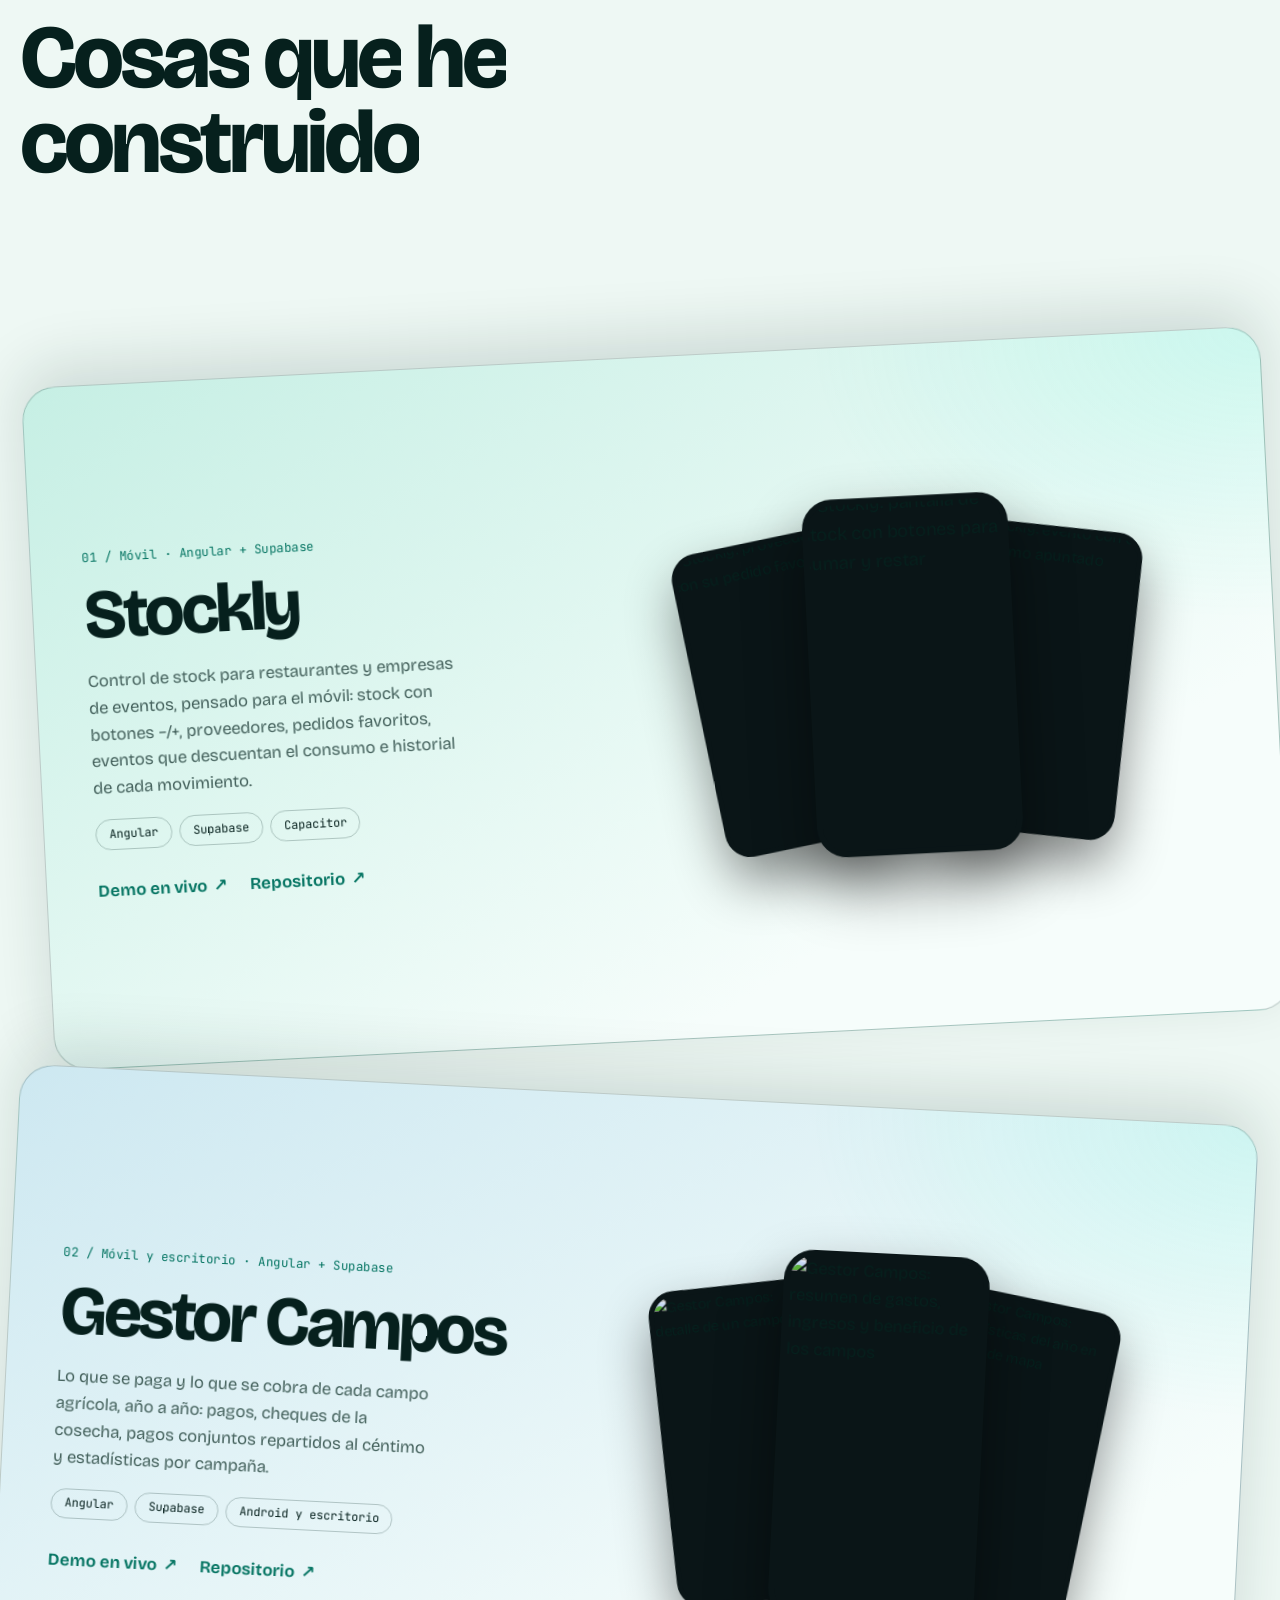
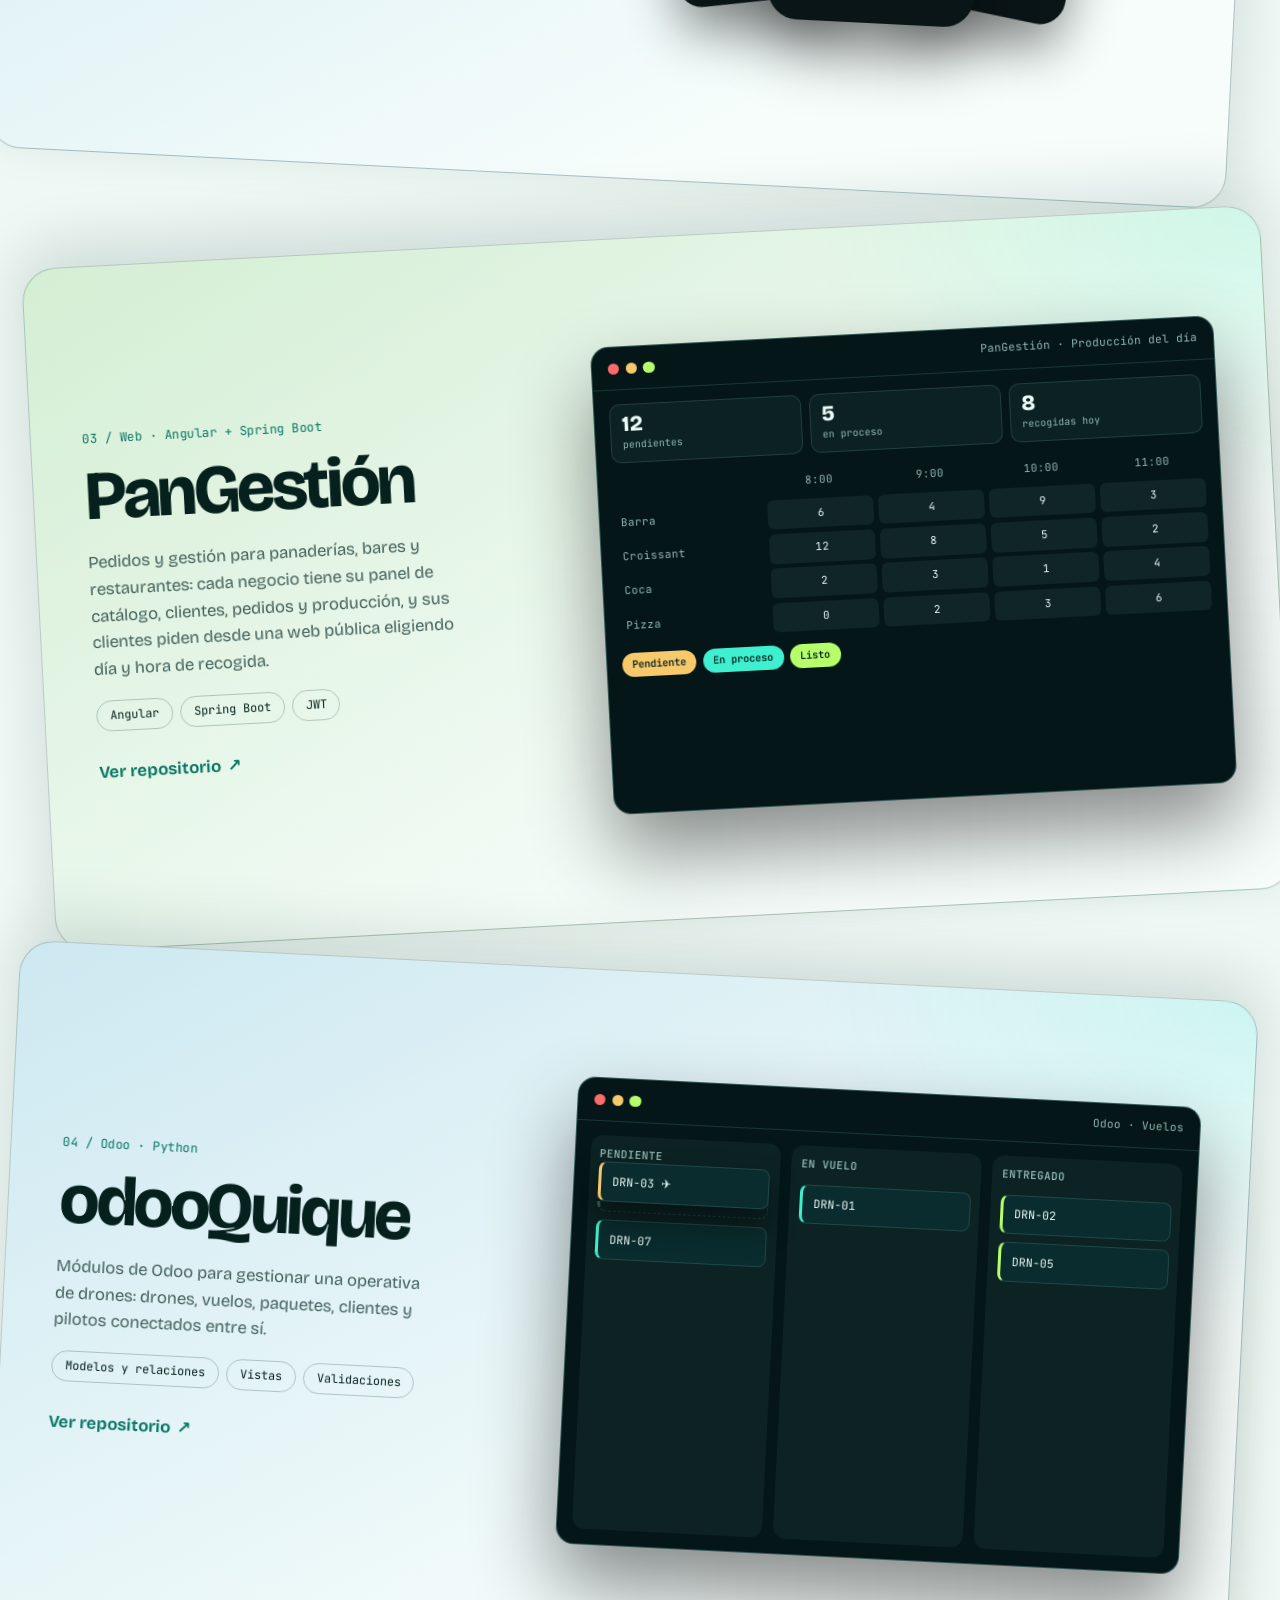
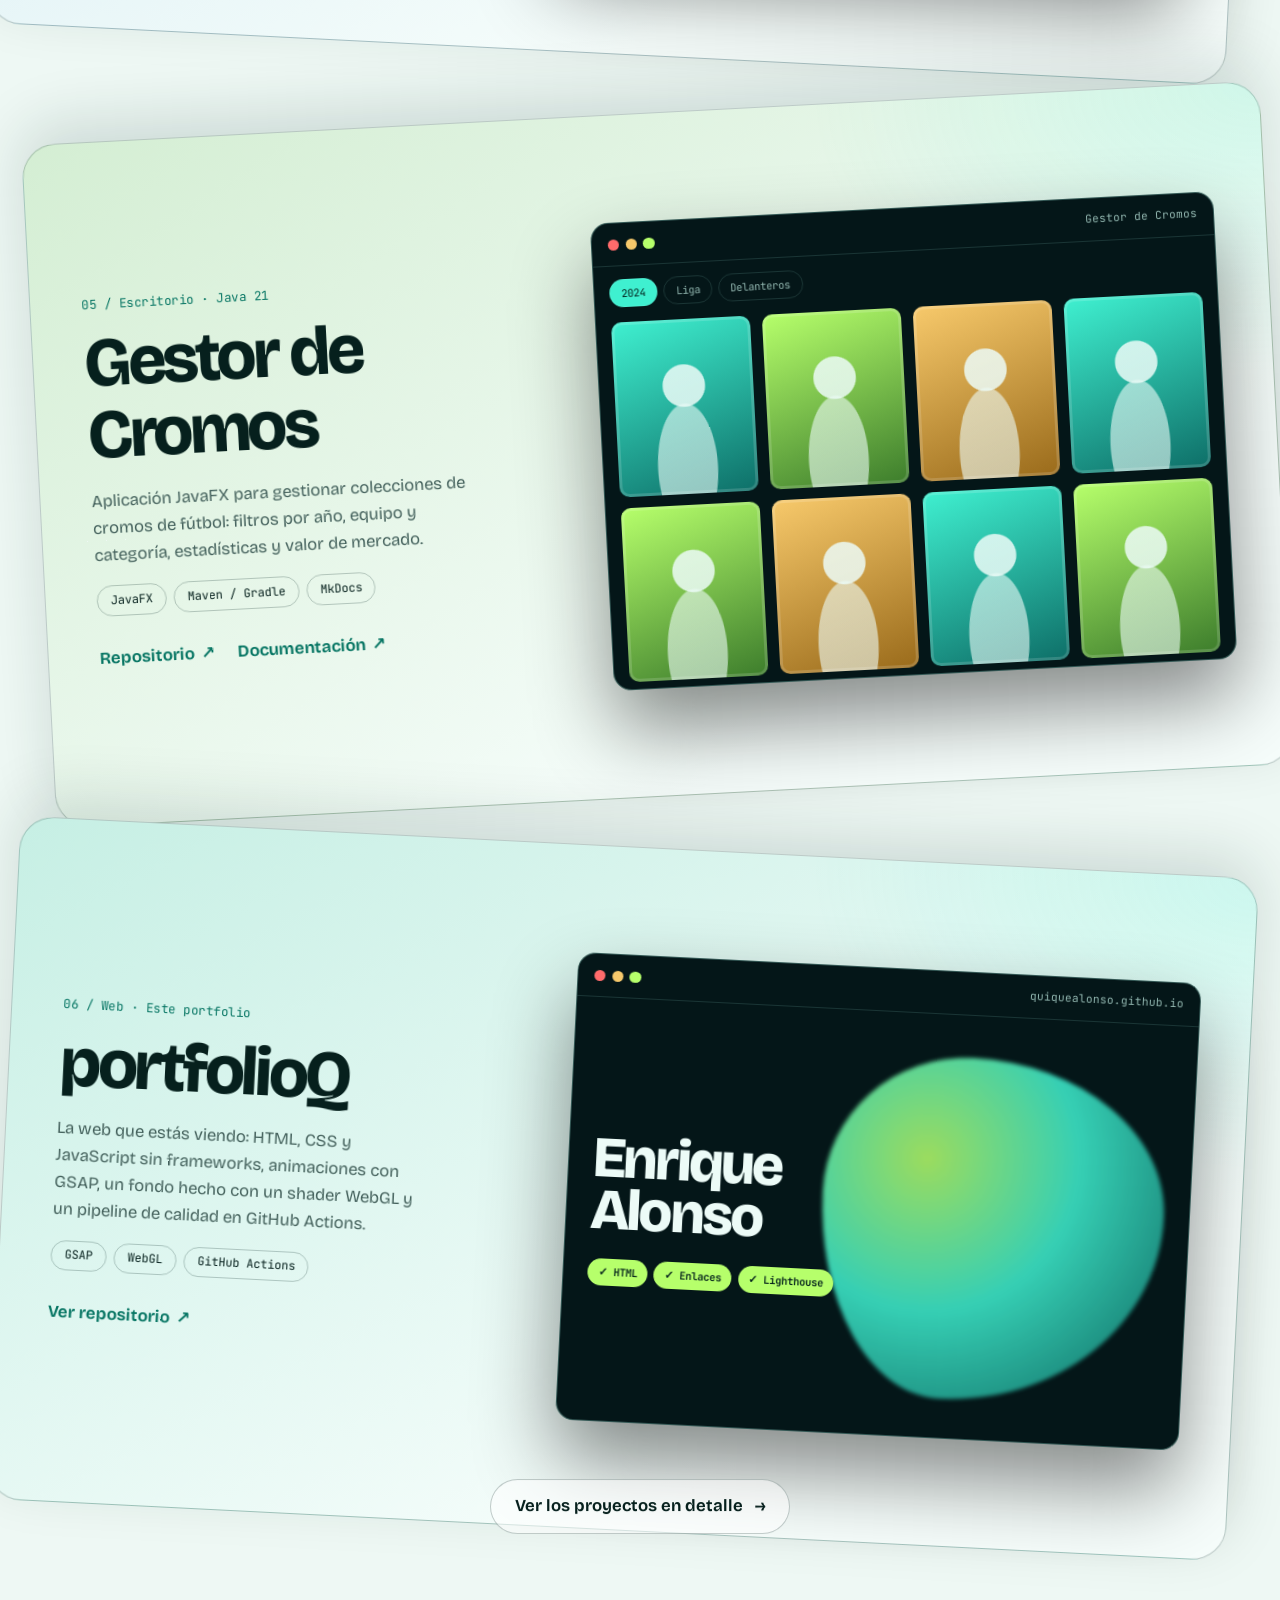
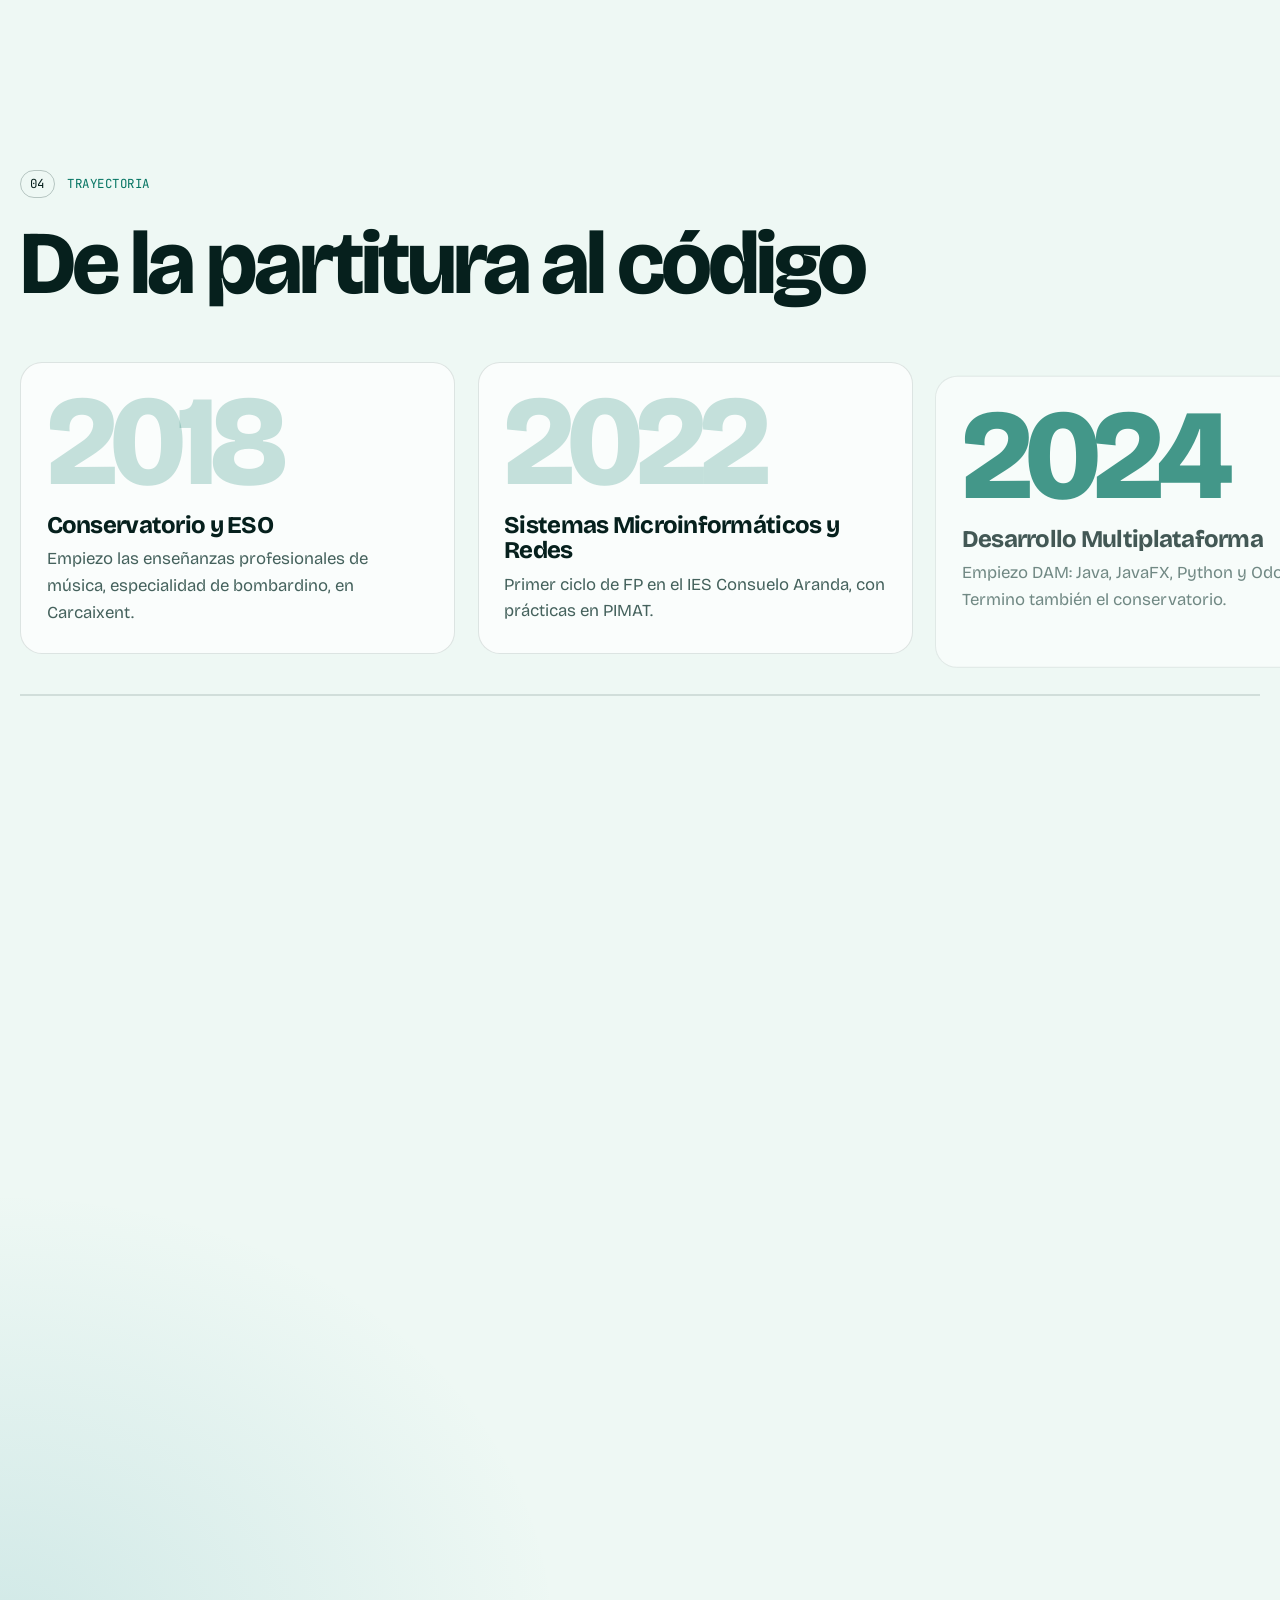
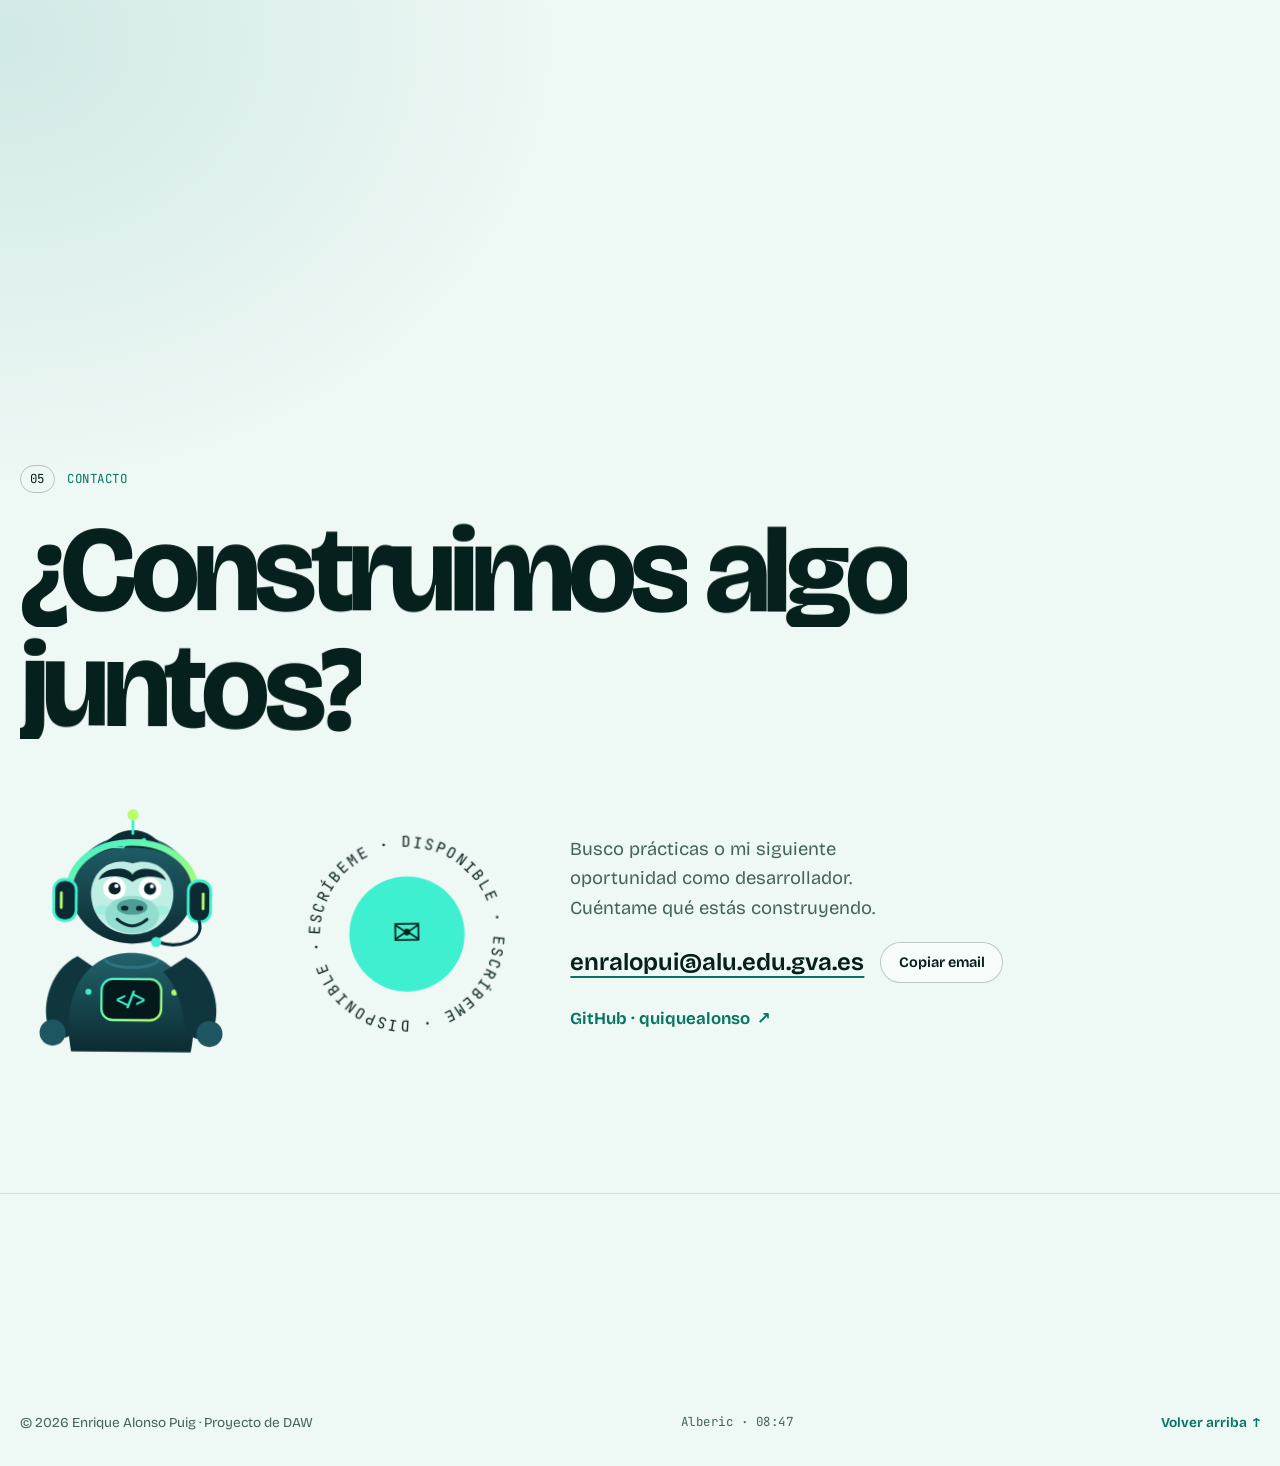
==== commit 53022bbf: "añadir PanGestión al portfolio - Nuevo proyecto en la portada y en la página de proyectos: plataform" ====
--- a/index.html
+++ b/index.html
@@ -167,7 +167,8 @@
             ><span>JavaFX</span><span>HTML</span><span>CSS</span
             ><span>JavaScript</span><span>Git</span><span>GitHub</span
             ><span>Angular</span><span>TypeScript</span><span>Supabase</span
-            ><span>Capacitor</span><span>Maven</span><span>Gradle</span
+            ><span>Capacitor</span><span>Spring Boot</span
+            ><span>Maven</span><span>Gradle</span
             ><span>MkDocs</span>
           </div>
         </div>
@@ -626,7 +627,63 @@
 
           <article class="stack-card">
             <div class="stack-info">
-              <p class="mono stack-num">03 / Odoo · Python</p>
+              <p class="mono stack-num">03 / Web · Angular + Spring Boot</p>
+              <h3>PanGestión</h3>
+              <p>
+                Pedidos y gestión para panaderías, bares y restaurantes: cada
+                negocio tiene su panel de catálogo, clientes, pedidos y
+                producción, y sus clientes piden desde una web pública eligiendo
+                día y hora de recogida.
+              </p>
+              <ul class="tags">
+                <li>Angular</li>
+                <li>Spring Boot</li>
+                <li>JWT</li>
+              </ul>
+              <a
+                class="link-arrow"
+                href="https://github.com/quiquealonso/PanGestion"
+                target="_blank"
+                rel="noreferrer"
+                data-cursor="Abrir"
+                >Ver repositorio <span aria-hidden="true">↗</span></a
+              >
+            </div>
+            <div class="mock mock--bakery" aria-hidden="true">
+              <div class="mock-bar">
+                <i></i><i></i><i></i><span>PanGestión · Producción del día</span>
+              </div>
+              <div class="bakery">
+                <div class="bk-kpis">
+                  <b><em>12</em>pendientes</b><b><em>5</em>en proceso</b
+                  ><b><em>8</em>recogidas hoy</b>
+                </div>
+                <div class="bk-grid">
+                  <span></span><span class="bk-h">8:00</span
+                  ><span class="bk-h">9:00</span><span class="bk-h">10:00</span
+                  ><span class="bk-h">11:00</span>
+                  <span class="bk-p">Barra</span><i>6</i><i>4</i><i>9</i
+                  ><i>3</i>
+                  <span class="bk-p">Croissant</span><i>12</i><i>8</i><i>5</i
+                  ><i>2</i>
+                  <span class="bk-p">Coca</span><i>2</i><i>3</i><i>1</i
+                  ><i>4</i>
+                  <span class="bk-p">Pizza</span><i>0</i><i>2</i><i>3</i
+                  ><i>6</i>
+                </div>
+                <div class="bk-states">
+                  <i class="bk-st bk-st--pend">Pendiente</i
+                  ><i class="bk-st bk-st--proc">En proceso</i
+                  ><i class="bk-st bk-st--ok">Listo</i>
+                </div>
+              </div>
+              <i class="bk-toast">Nuevo pedido · recogida 10:30</i>
+            </div>
+          </article>
+
+          <article class="stack-card">
+            <div class="stack-info">
+              <p class="mono stack-num">04 / Odoo · Python</p>
               <h3>odooQuique</h3>
               <p>
                 Módulos de Odoo para gestionar una operativa de drones: drones,
@@ -665,7 +722,7 @@
 
           <article class="stack-card">
             <div class="stack-info">
-              <p class="mono stack-num">04 / Escritorio · Java 21</p>
+              <p class="mono stack-num">05 / Escritorio · Java 21</p>
               <h3>Gestor de Cromos</h3>
               <p>
                 Aplicación JavaFX para gestionar colecciones de cromos de
@@ -711,7 +768,7 @@
 
           <article class="stack-card">
             <div class="stack-info">
-              <p class="mono stack-num">05 / Web · Este portfolio</p>
+              <p class="mono stack-num">06 / Web · Este portfolio</p>
               <h3>portfolioQ</h3>
               <p>
                 La web que estás viendo: HTML, CSS y JavaScript sin frameworks,
--- a/styles.css
+++ b/styles.css
@@ -1829,6 +1829,11 @@
   top: 10.5rem;
 }
 
+.stack-card:nth-child(6) {
+  --tone: var(--tone-1);
+  top: 11.5rem;
+}
+
 .stack-num {
   color: var(--accent-text);
 }
@@ -2153,6 +2158,174 @@
 }
 .sm-checks i:nth-child(4) {
   animation-delay: 0.75s !important;
+}
+
+/* Maqueta de PanGestión: producción del día */
+.bakery {
+  display: grid;
+  gap: 0.8rem;
+  padding: 0.9rem;
+}
+
+.bk-kpis {
+  display: grid;
+  grid-template-columns: repeat(3, 1fr);
+  gap: 0.5rem;
+}
+
+.bk-kpis b {
+  display: grid;
+  gap: 0.1rem;
+  padding: 0.55rem 0.7rem;
+  border: 1px solid var(--line);
+  border-radius: 10px;
+  color: var(--muted);
+  background: rgba(160, 240, 225, 0.05);
+  font-family: var(--mono);
+  font-size: 0.62rem;
+  font-weight: 400;
+}
+
+.bk-kpis em {
+  color: var(--ink);
+  font-family: var(--display);
+  font-size: 1.35rem;
+  font-style: normal;
+  font-weight: 800;
+  line-height: 1;
+}
+
+.bk-grid {
+  display: grid;
+  grid-template-columns: 1.4fr repeat(4, 1fr);
+  gap: 0.3rem;
+  font-family: var(--mono);
+  font-size: 0.68rem;
+}
+
+.bk-h,
+.bk-p {
+  display: grid;
+  align-items: center;
+  padding: 0.3rem 0.4rem;
+  color: var(--muted);
+}
+
+.bk-h {
+  justify-content: center;
+}
+
+.bk-grid i {
+  display: grid;
+  place-items: center;
+  padding: 0.38rem 0;
+  border-radius: 6px;
+  color: var(--ink);
+  background: rgba(160, 240, 225, 0.07);
+  font-style: normal;
+}
+
+.mock.is-in .bk-grid i {
+  animation: bk-cell 4.8s ease-in-out infinite;
+}
+
+/* La franja de cada columna se ilumina por turnos, como si avanzara la mañana */
+.bk-grid i:nth-of-type(4n + 1) {
+  animation-delay: 0s !important;
+}
+
+.bk-grid i:nth-of-type(4n + 2) {
+  animation-delay: 1.2s !important;
+}
+
+.bk-grid i:nth-of-type(4n + 3) {
+  animation-delay: 2.4s !important;
+}
+
+.bk-grid i:nth-of-type(4n) {
+  animation-delay: 3.6s !important;
+}
+
+@keyframes bk-cell {
+  0%,
+  30%,
+  100% {
+    color: var(--ink);
+    background: rgba(160, 240, 225, 0.07);
+  }
+  8%,
+  20% {
+    color: var(--accent-ink);
+    background: var(--accent);
+  }
+}
+
+.bk-states {
+  display: flex;
+  flex-wrap: wrap;
+  gap: 0.4rem;
+}
+
+.bk-st {
+  padding: 0.25rem 0.65rem;
+  border-radius: 99px;
+  font-family: var(--mono);
+  font-size: 0.64rem;
+  font-style: normal;
+  font-weight: 600;
+}
+
+.bk-st--pend {
+  color: var(--accent-ink);
+  background: var(--warm);
+}
+
+.bk-st--proc {
+  color: var(--accent-ink);
+  background: var(--accent);
+}
+
+.bk-st--ok {
+  color: var(--accent-ink);
+  background: var(--lime);
+}
+
+.bk-toast {
+  position: absolute;
+  right: 0.9rem;
+  bottom: 0.9rem;
+  padding: 0.55rem 0.8rem;
+  border: 1px solid var(--line-strong);
+  border-left: 3px solid var(--warm);
+  border-radius: 10px;
+  color: var(--ink);
+  background: #0a2c2e;
+  box-shadow: 0 16px 30px rgba(0, 0, 0, 0.45);
+  font-family: var(--mono);
+  font-size: 0.68rem;
+  font-style: normal;
+  opacity: 0;
+}
+
+.mock.is-in .bk-toast {
+  animation: bk-toast 6s var(--ease-out) infinite;
+}
+
+@keyframes bk-toast {
+  0%,
+  45% {
+    opacity: 0;
+    transform: translateX(30%);
+  }
+  55%,
+  85% {
+    opacity: 1;
+    transform: none;
+  }
+  100% {
+    opacity: 0;
+    transform: translateY(20%);
+  }
 }
 
 /* Trío de móviles con capturas reales */
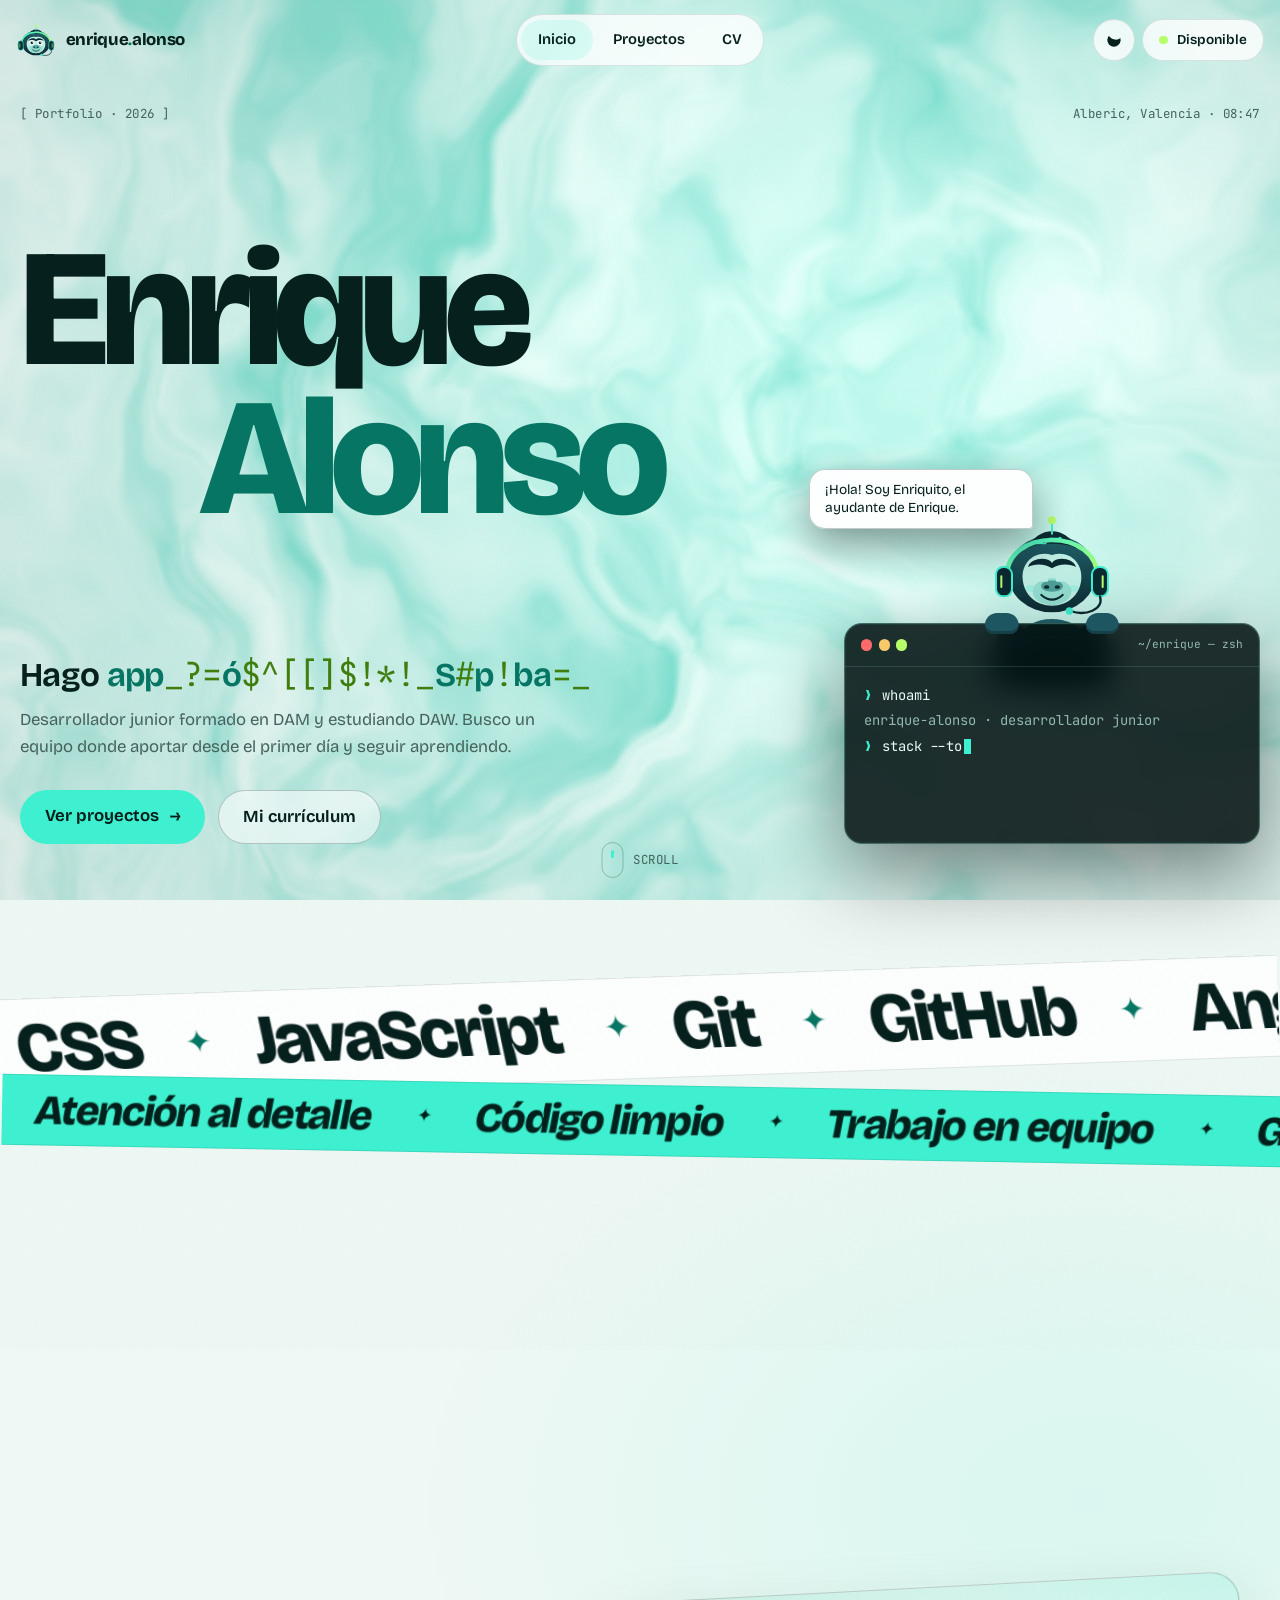
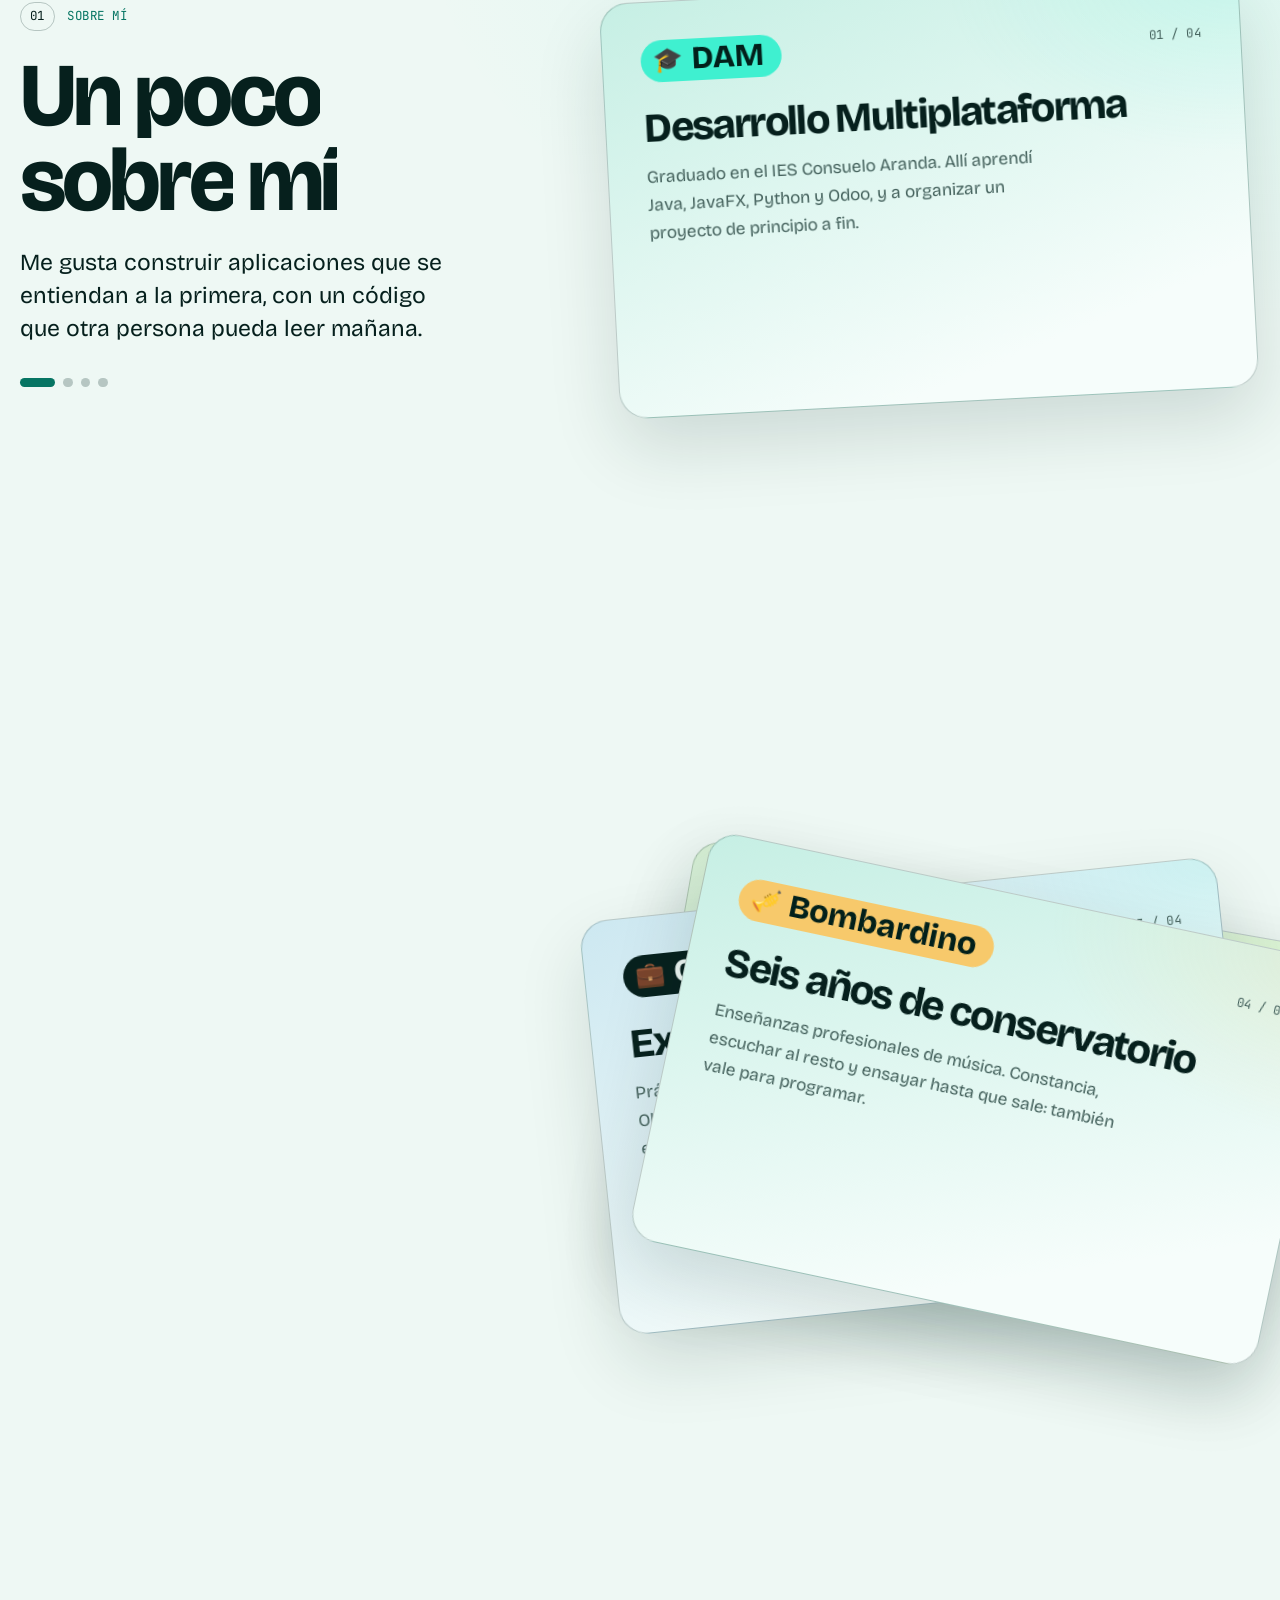
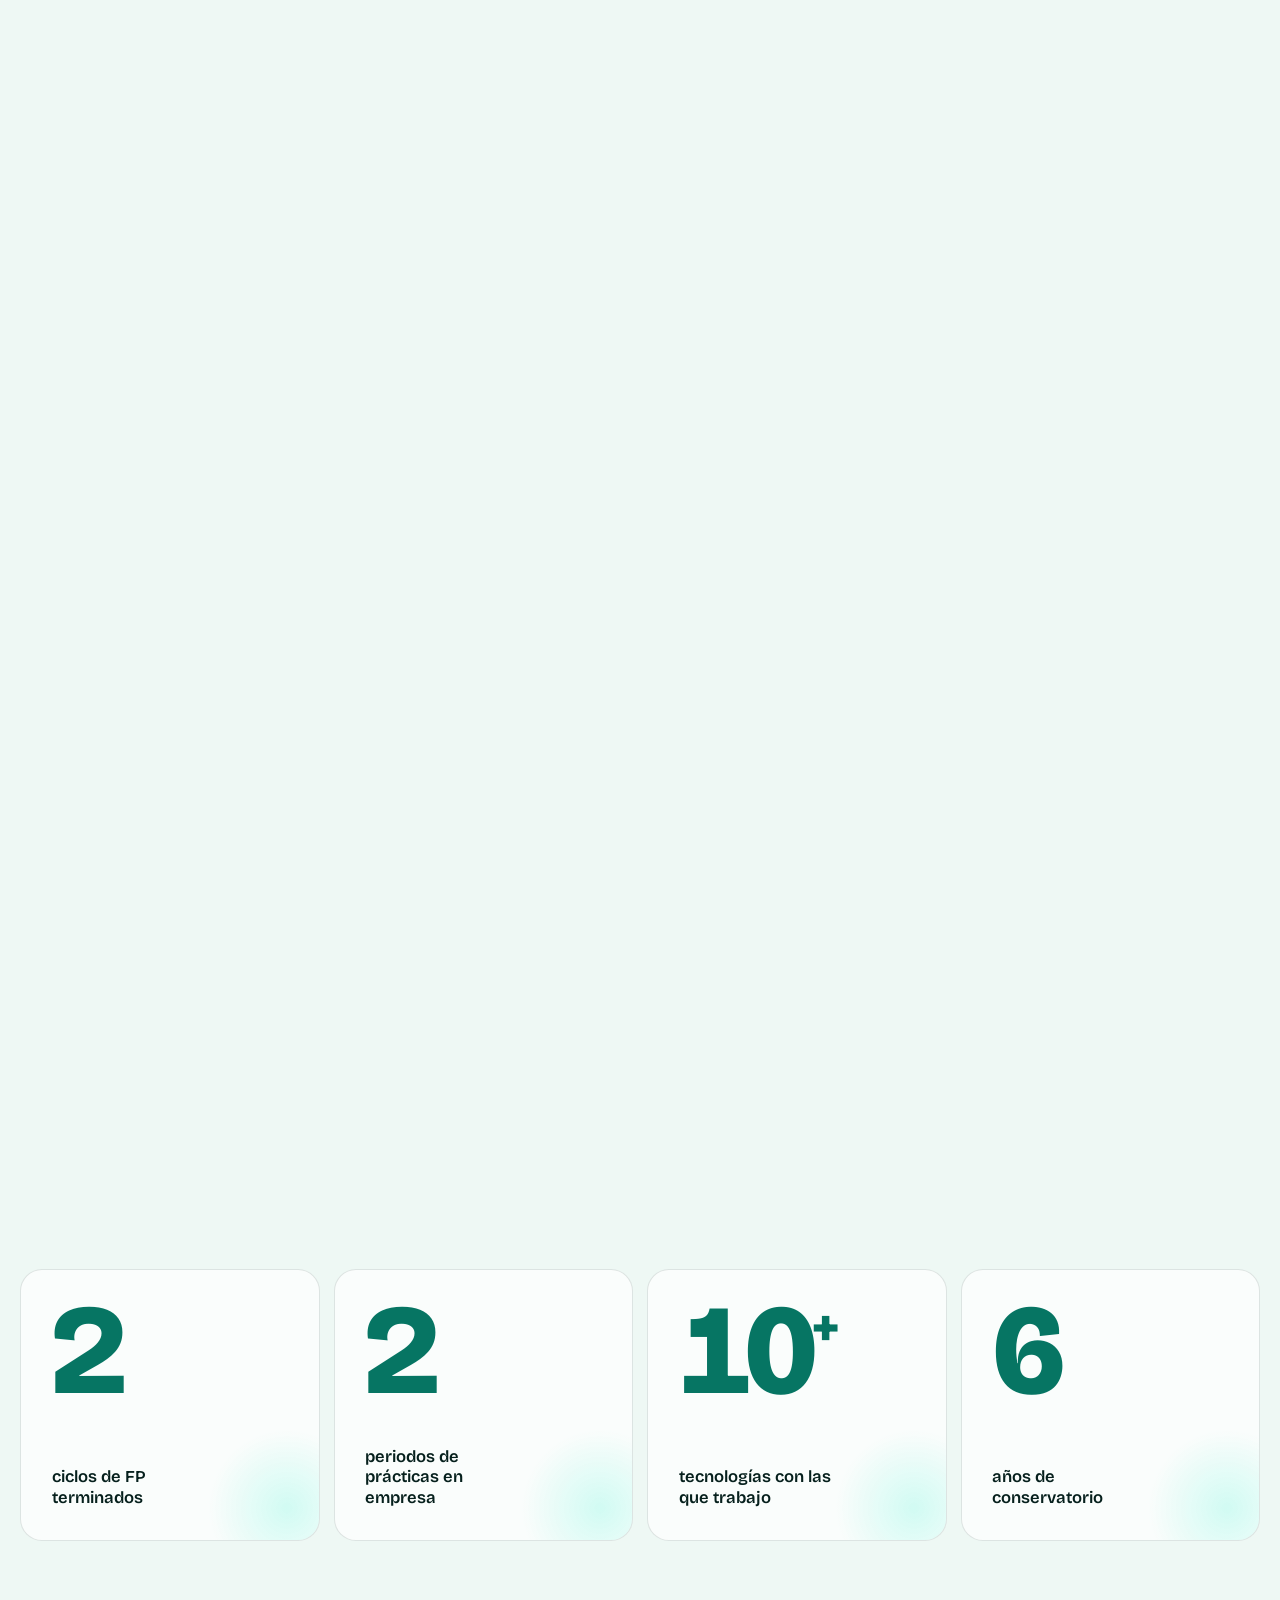
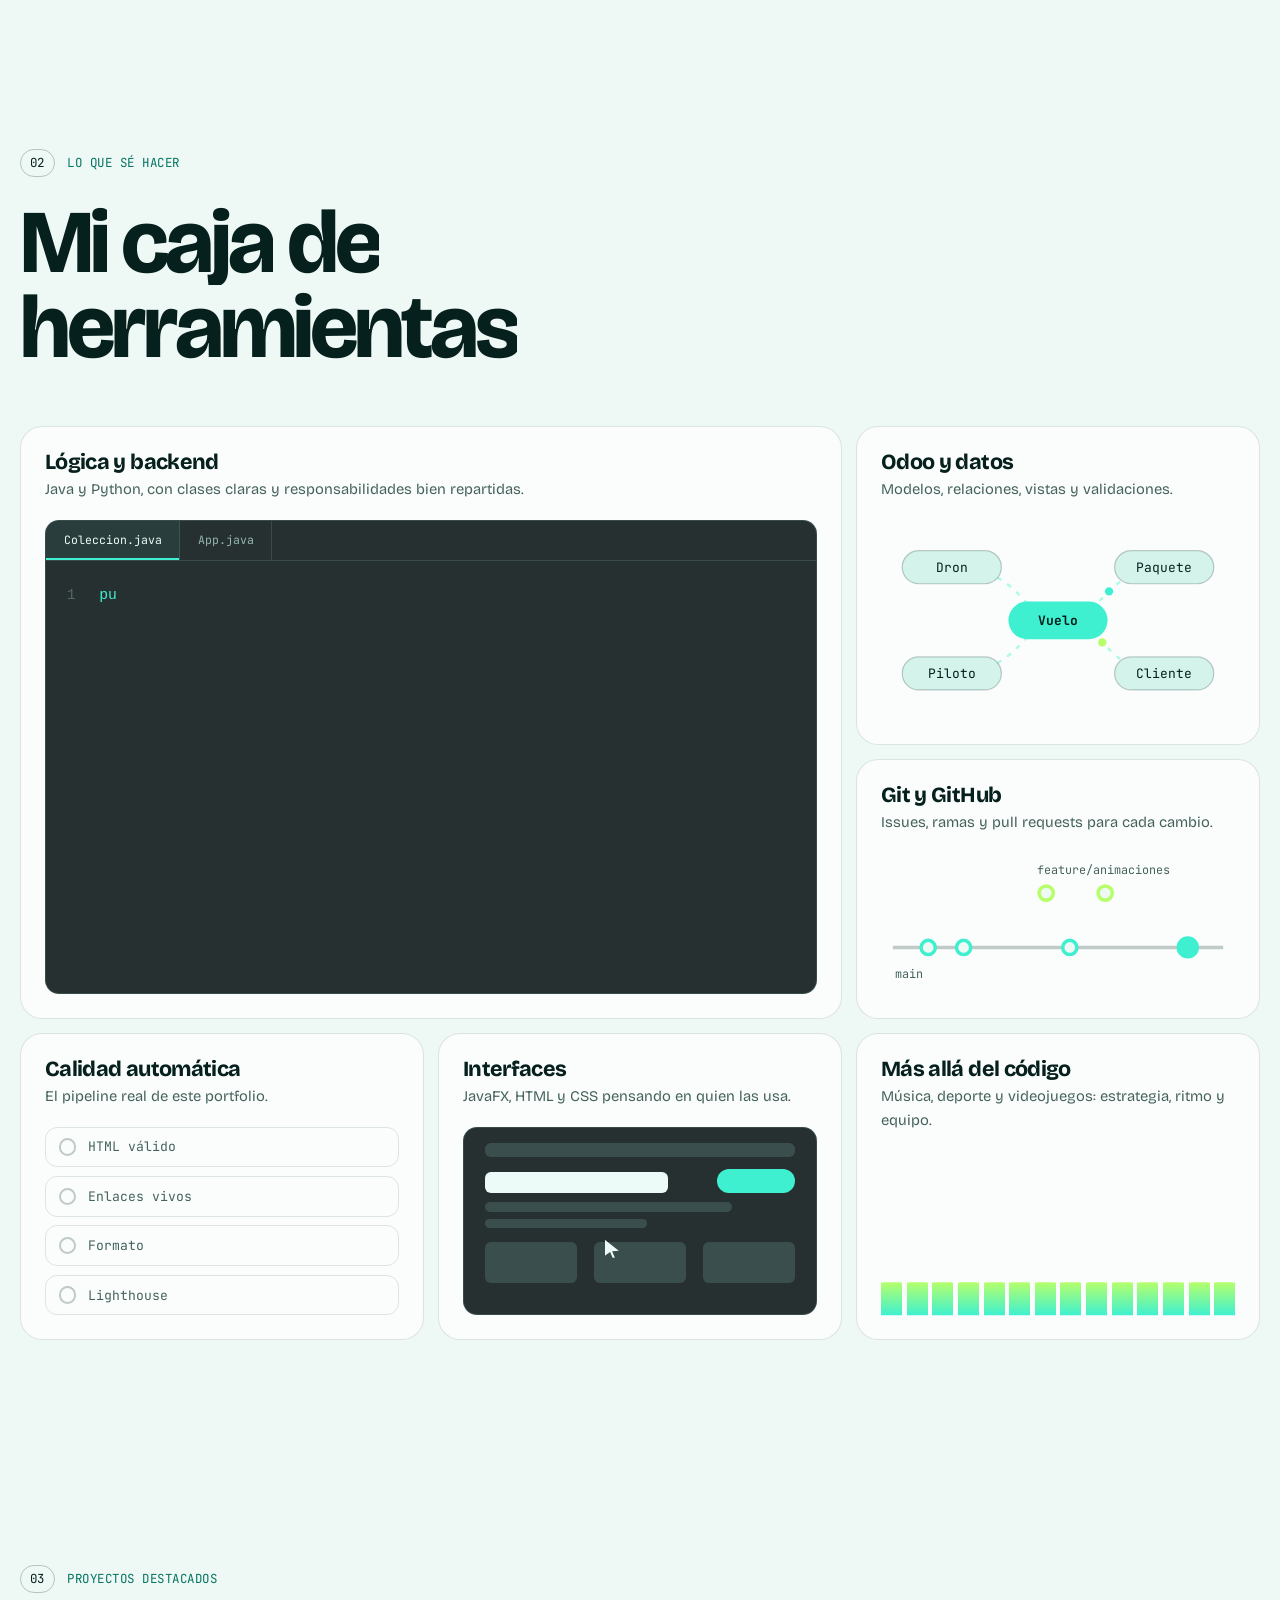
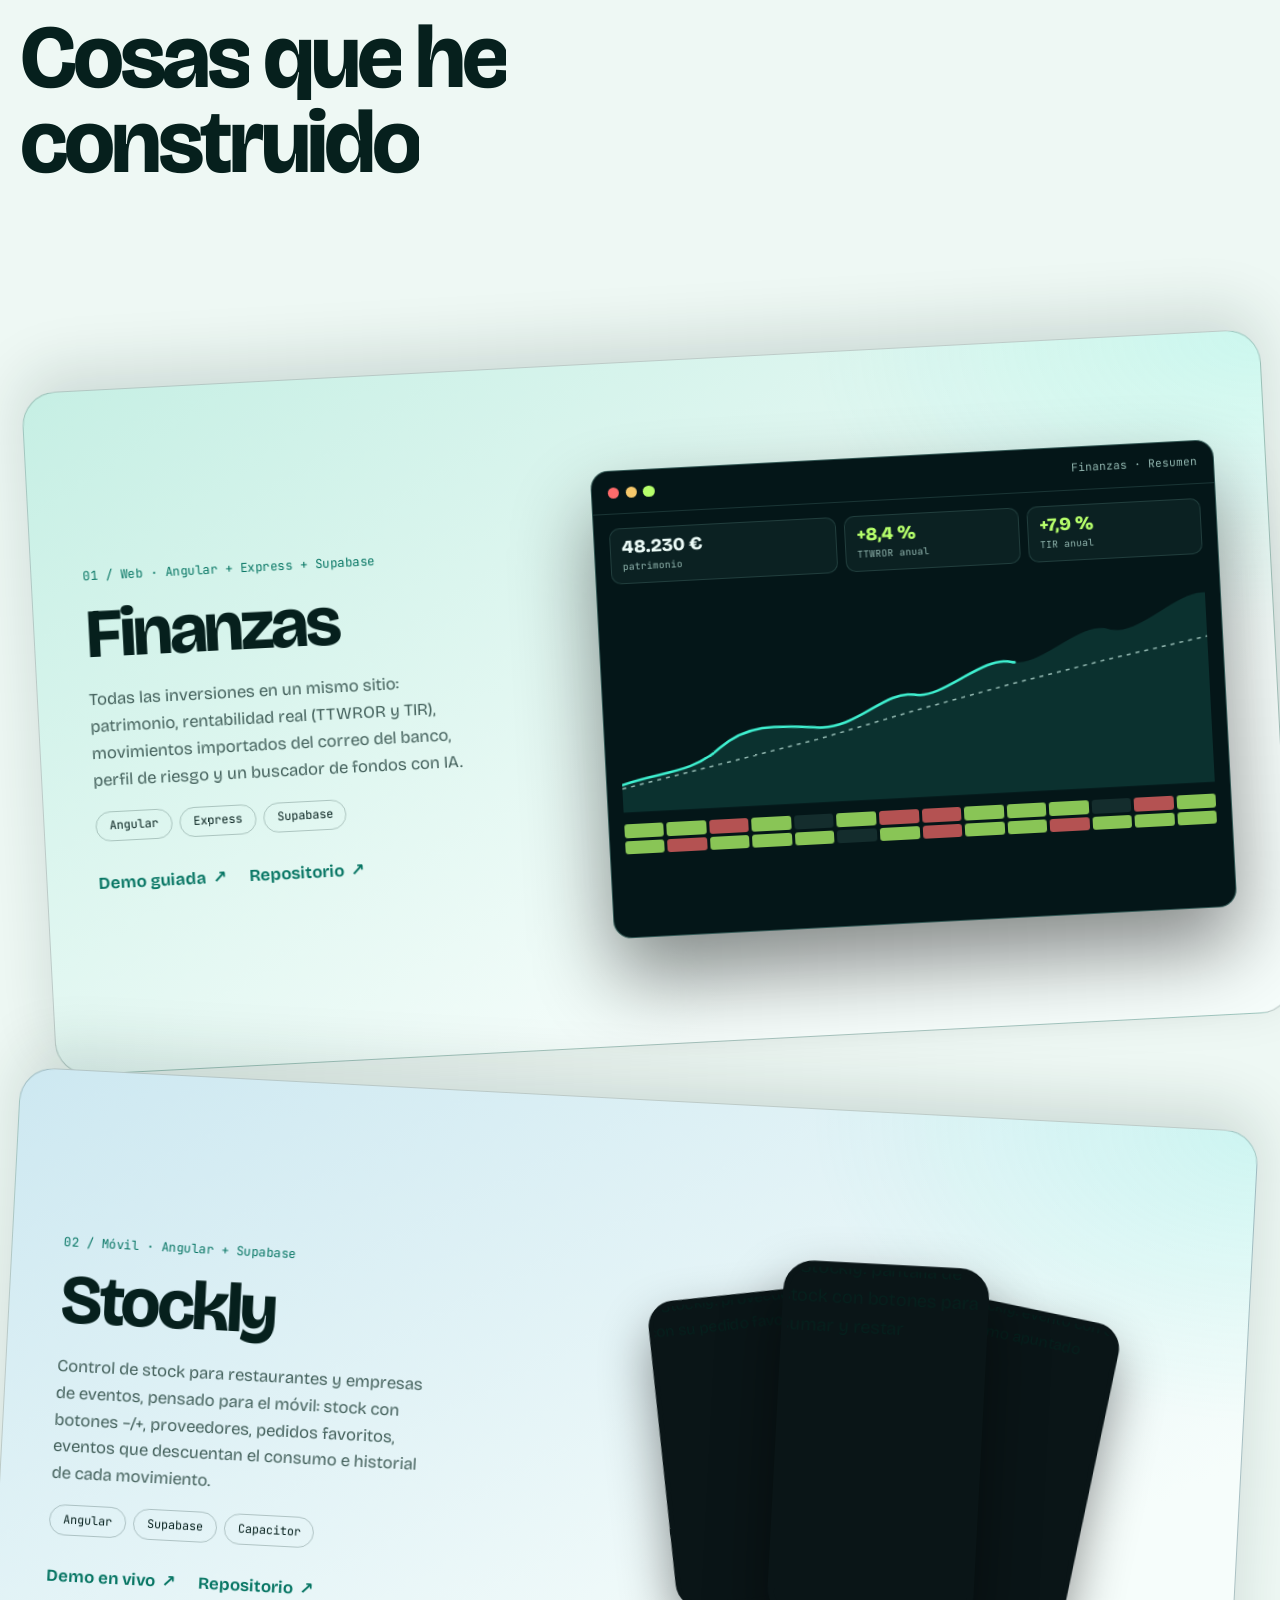
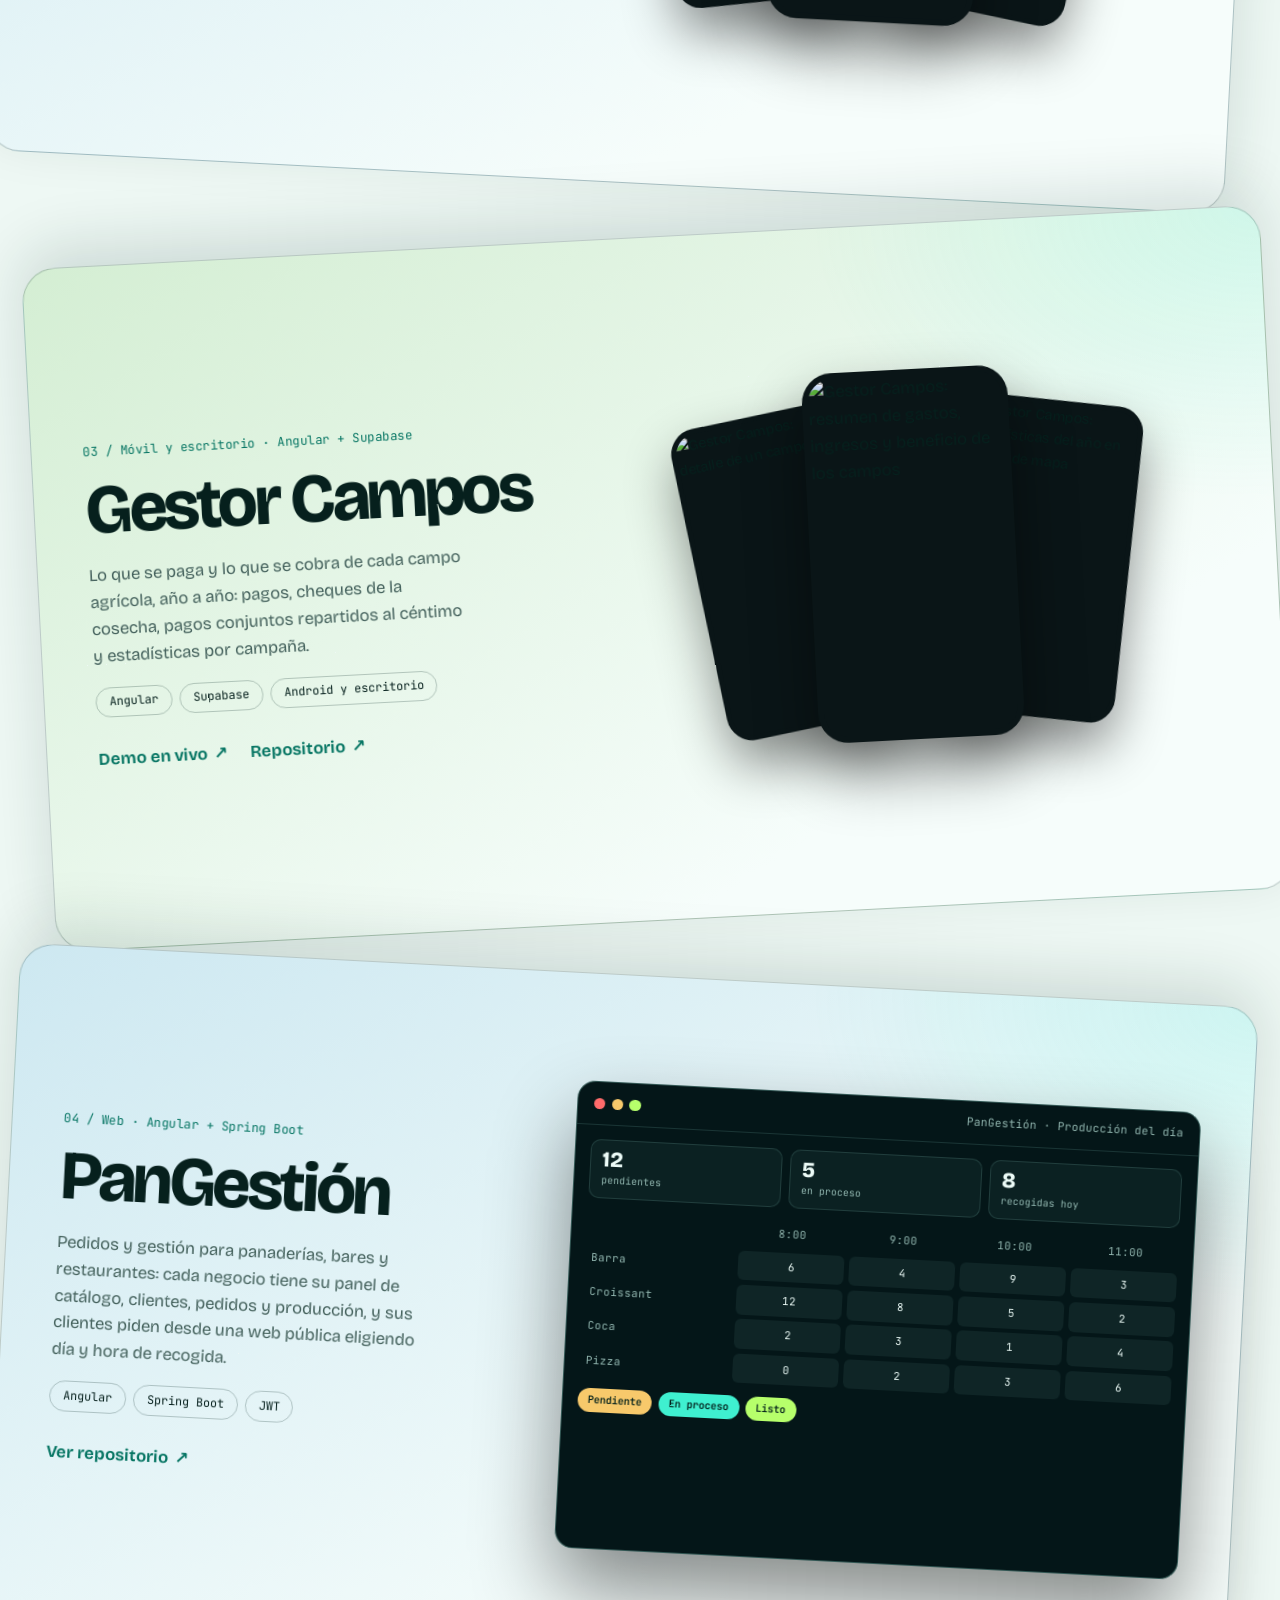
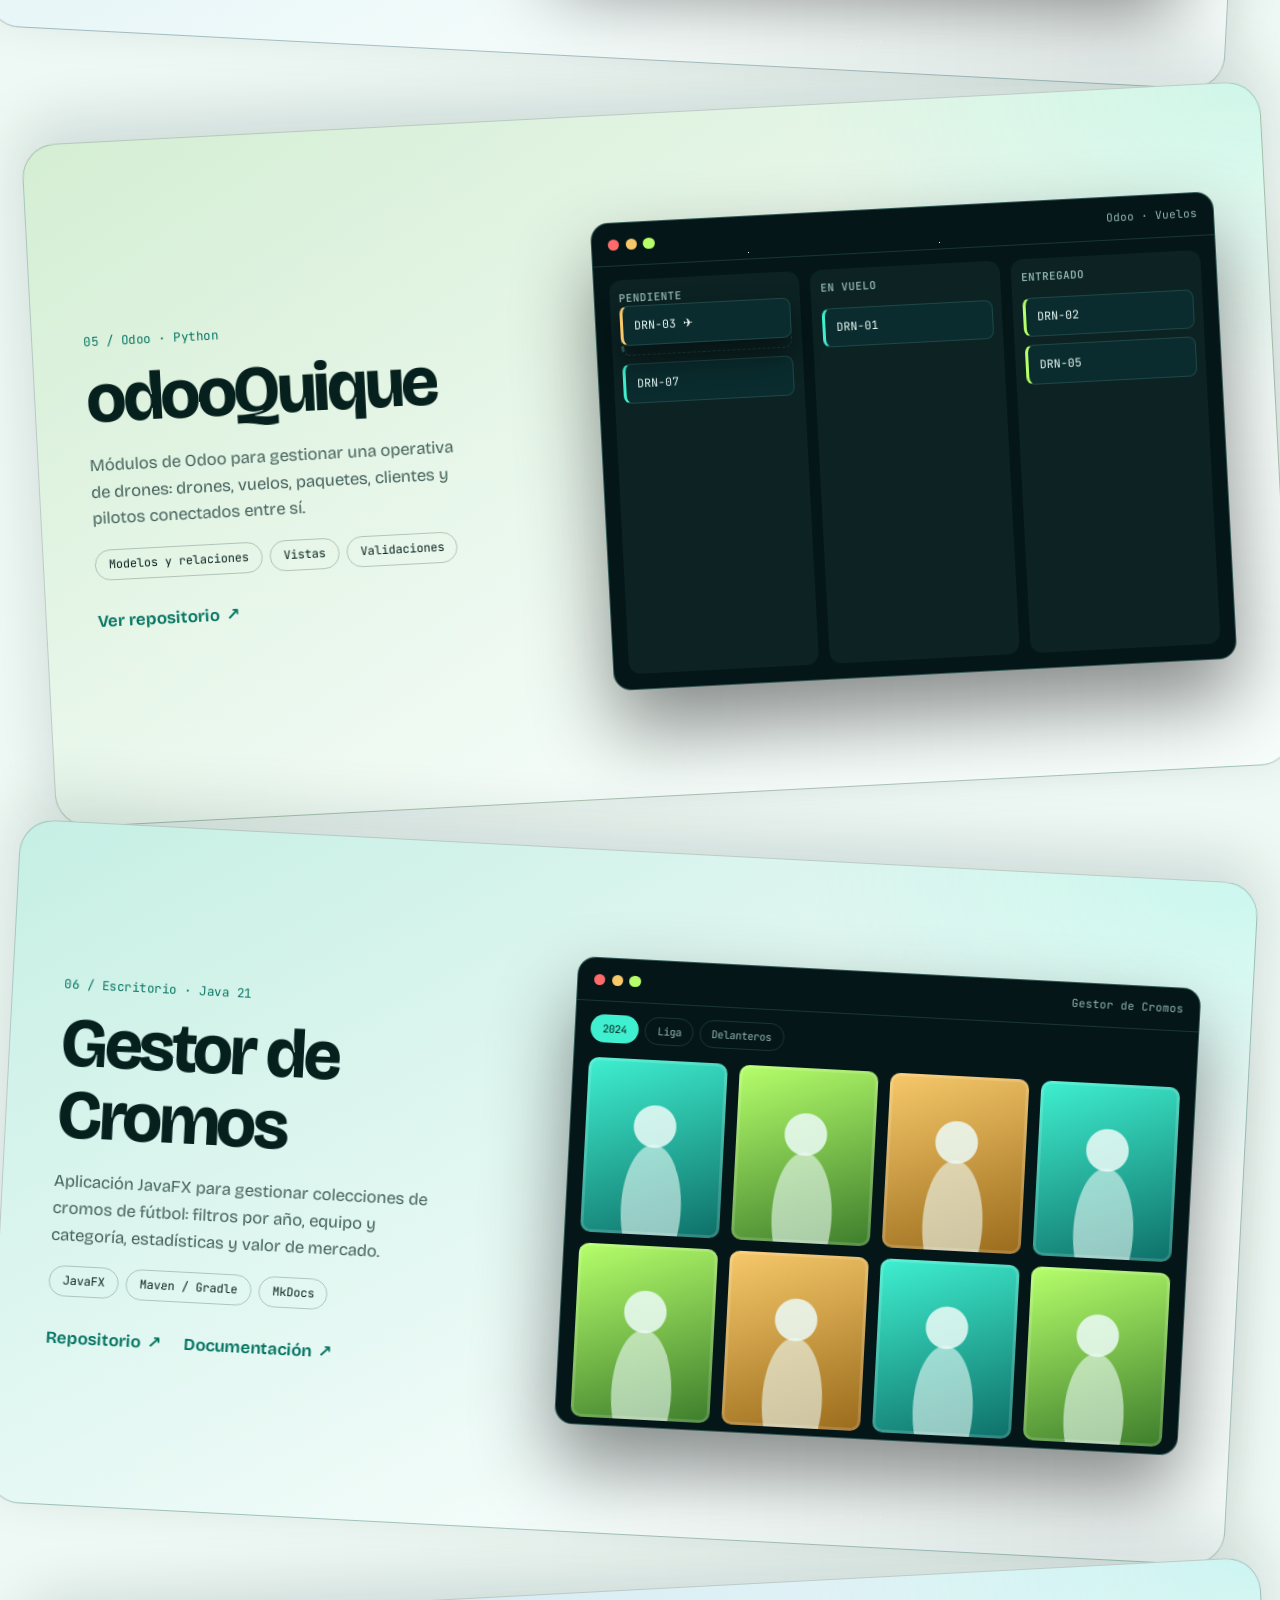
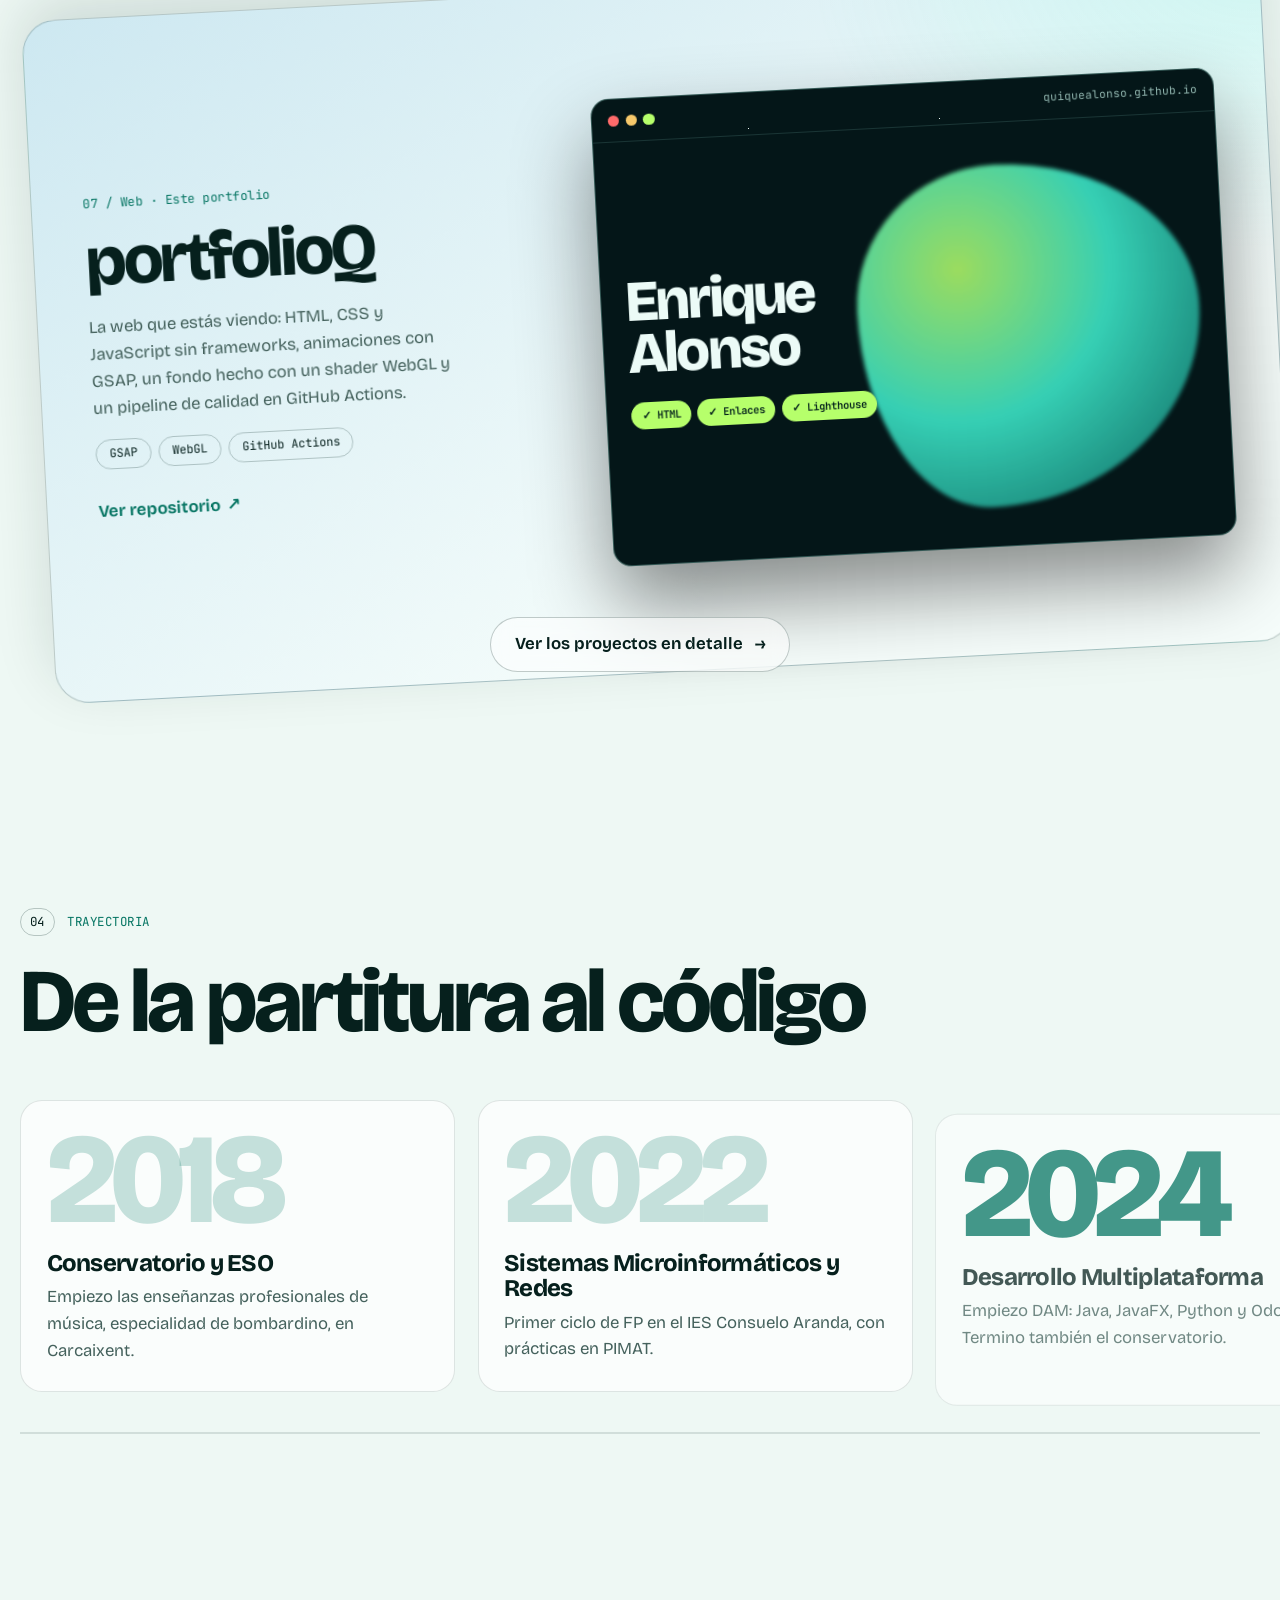
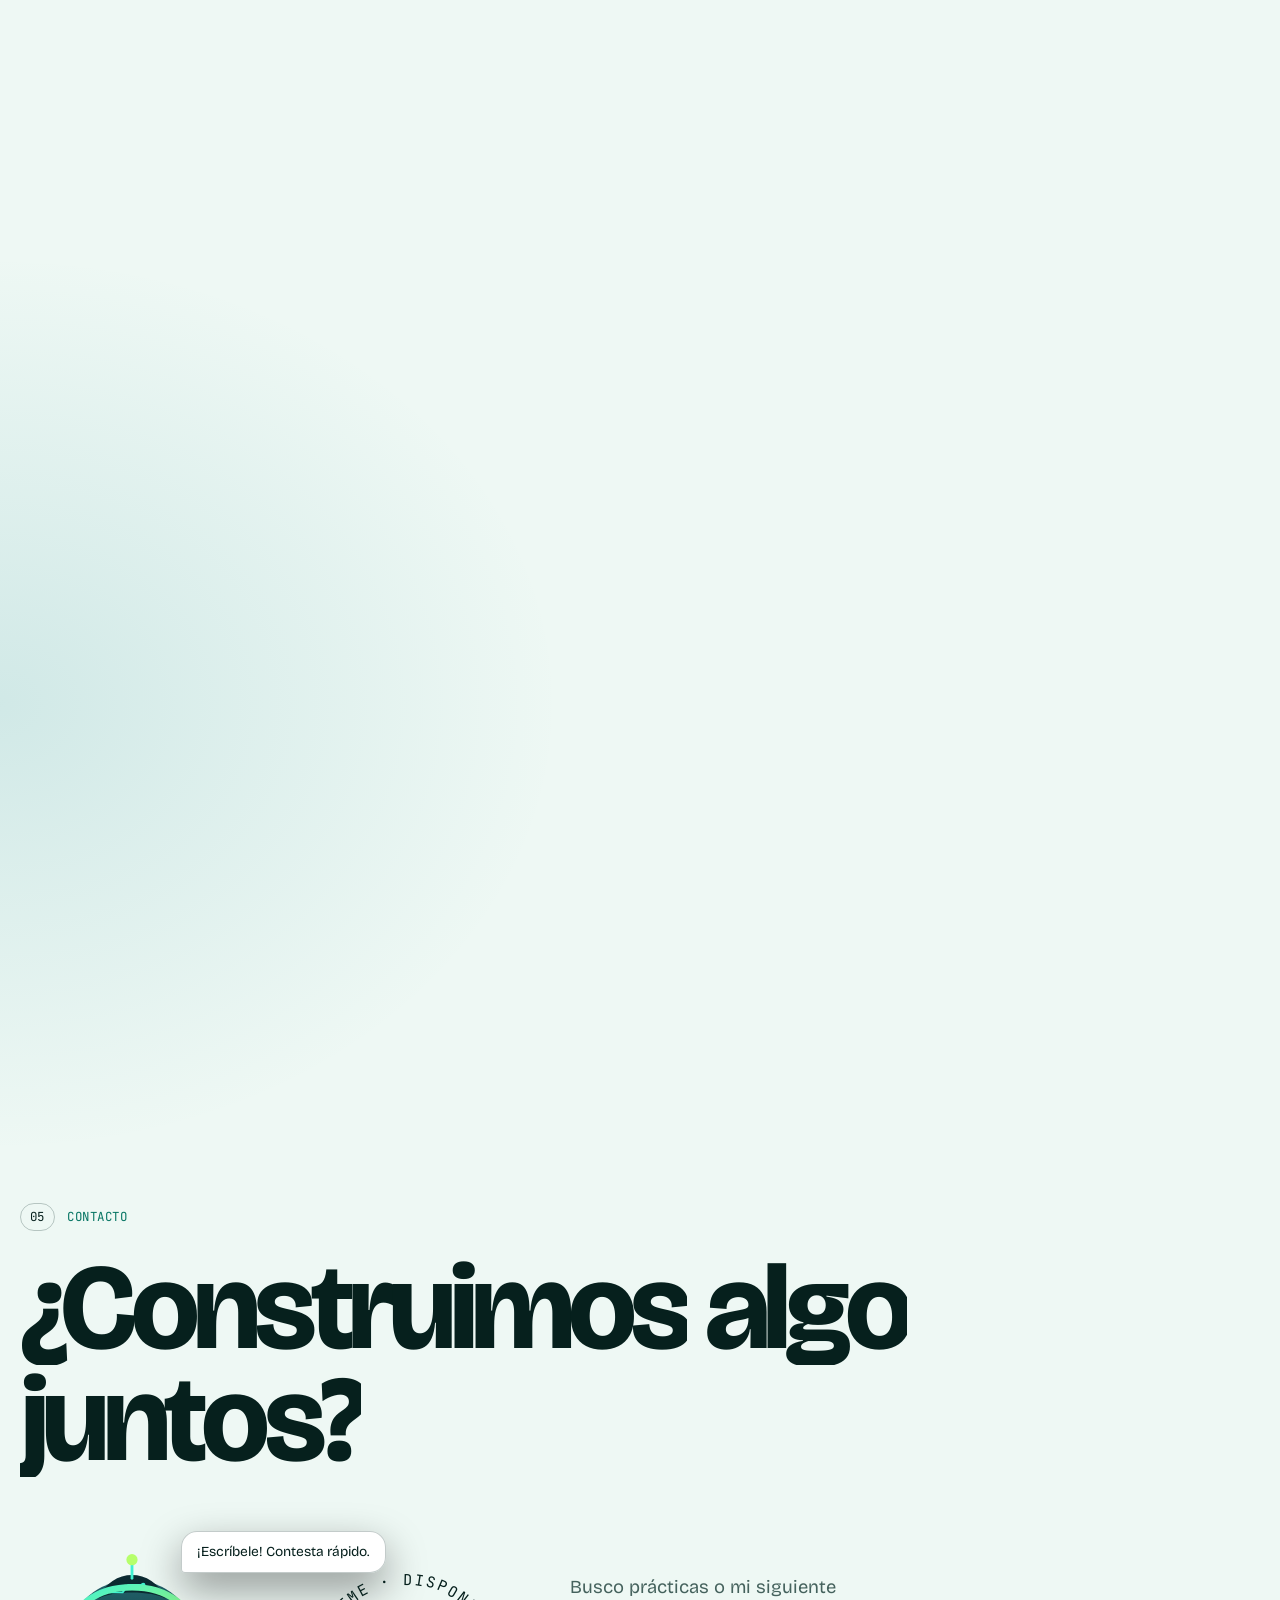
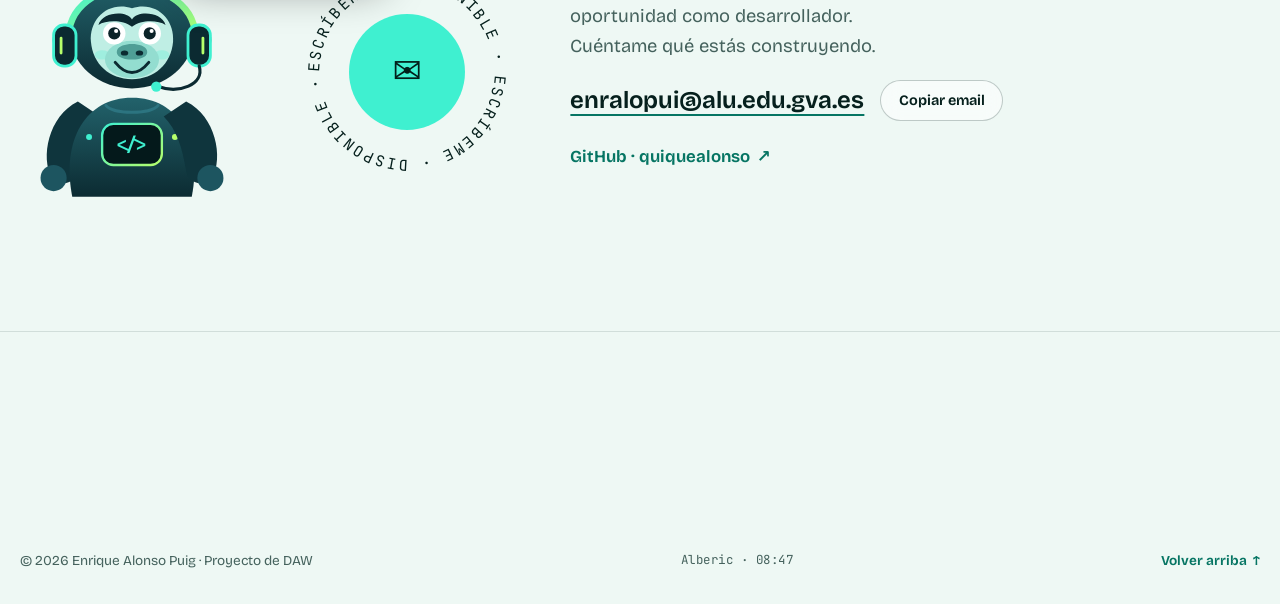
==== commit 5ccf206f: "añadir Finanzas al portfolio - Nuevo proyecto 01 en la portada y en la página de proyectos: app de  " ====
--- a/index.html
+++ b/index.html
@@ -167,7 +167,8 @@
             ><span>JavaFX</span><span>HTML</span><span>CSS</span
             ><span>JavaScript</span><span>Git</span><span>GitHub</span
             ><span>Angular</span><span>TypeScript</span><span>Supabase</span
-            ><span>Capacitor</span><span>Spring Boot</span
+            ><span>Capacitor</span><span>Node.js</span><span>Express</span
+            ><span>Spring Boot</span
             ><span>Maven</span><span>Gradle</span
             ><span>MkDocs</span>
           </div>
@@ -490,7 +491,85 @@
         <div class="stack wrap">
           <article class="stack-card">
             <div class="stack-info">
-              <p class="mono stack-num">01 / Móvil · Angular + Supabase</p>
+              <p class="mono stack-num">
+                01 / Web · Angular + Express + Supabase
+              </p>
+              <h3>Finanzas</h3>
+              <p>
+                Todas las inversiones en un mismo sitio: patrimonio, rentabilidad
+                real (TTWROR y TIR), movimientos importados del correo del banco,
+                perfil de riesgo y un buscador de fondos con IA.
+              </p>
+              <ul class="tags">
+                <li>Angular</li>
+                <li>Express</li>
+                <li>Supabase</li>
+              </ul>
+              <div class="links">
+                <a
+                  class="link-arrow"
+                  href="https://quiquealonso.github.io/finanzas/"
+                  target="_blank"
+                  rel="noreferrer"
+                  data-cursor="Probar"
+                  >Demo guiada <span aria-hidden="true">↗</span></a
+                >
+                <a
+                  class="link-arrow"
+                  href="https://github.com/quiquealonso/finanzas"
+                  target="_blank"
+                  rel="noreferrer"
+                  data-cursor="Abrir"
+                  >Repositorio <span aria-hidden="true">↗</span></a
+                >
+              </div>
+            </div>
+            <div class="mock mock--finance" aria-hidden="true">
+              <div class="mock-bar">
+                <i></i><i></i><i></i><span>Finanzas · Resumen</span>
+              </div>
+              <div class="fin">
+                <div class="fin-kpis">
+                  <b><em>48.230 €</em>patrimonio</b
+                  ><b><em class="fin-up">+8,4 %</em>TTWROR anual</b
+                  ><b><em class="fin-up">+7,9 %</em>TIR anual</b>
+                </div>
+                <svg
+                  class="fin-chart"
+                  viewBox="0 0 300 110"
+                  preserveAspectRatio="none"
+                >
+                  <path
+                    class="fin-area"
+                    d="M0 96 C20 90 35 92 50 80 S80 70 100 72 S135 55 150 58 S185 40 200 44 S235 25 250 30 S285 12 300 14 V110 H0 Z"
+                  />
+                  <path
+                    class="fin-invested"
+                    d="M0 98 L50 88 L100 78 L150 66 L200 55 L250 45 L300 36"
+                  />
+                  <path
+                    class="fin-value"
+                    d="M0 96 C20 90 35 92 50 80 S80 70 100 72 S135 55 150 58 S185 40 200 44 S235 25 250 30 S285 12 300 14"
+                  />
+                </svg>
+                <div class="fin-cal">
+                  <i class="g"></i><i class="g"></i><i class="r"></i
+                  ><i class="g"></i><i></i><i class="g"></i><i class="r"></i
+                  ><i class="r"></i><i class="g"></i><i class="g"></i
+                  ><i class="g"></i><i></i><i class="r"></i><i class="g"></i
+                  ><i class="g"></i><i class="r"></i><i class="g"></i
+                  ><i class="g"></i><i class="g"></i><i></i><i class="g"></i
+                  ><i class="r"></i><i class="g"></i><i class="g"></i
+                  ><i class="r"></i><i class="g"></i><i class="g"></i
+                  ><i class="g"></i>
+                </div>
+              </div>
+            </div>
+          </article>
+
+          <article class="stack-card">
+            <div class="stack-info">
+              <p class="mono stack-num">02 / Móvil · Angular + Supabase</p>
               <h3>Stockly</h3>
               <p>
                 Control de stock para restaurantes y empresas de eventos, pensado
@@ -559,7 +638,7 @@
           <article class="stack-card">
             <div class="stack-info">
               <p class="mono stack-num">
-                02 / Móvil y escritorio · Angular + Supabase
+                03 / Móvil y escritorio · Angular + Supabase
               </p>
               <h3>Gestor Campos</h3>
               <p>
@@ -627,7 +706,7 @@
 
           <article class="stack-card">
             <div class="stack-info">
-              <p class="mono stack-num">03 / Web · Angular + Spring Boot</p>
+              <p class="mono stack-num">04 / Web · Angular + Spring Boot</p>
               <h3>PanGestión</h3>
               <p>
                 Pedidos y gestión para panaderías, bares y restaurantes: cada
@@ -683,7 +762,7 @@
 
           <article class="stack-card">
             <div class="stack-info">
-              <p class="mono stack-num">04 / Odoo · Python</p>
+              <p class="mono stack-num">05 / Odoo · Python</p>
               <h3>odooQuique</h3>
               <p>
                 Módulos de Odoo para gestionar una operativa de drones: drones,
@@ -722,7 +801,7 @@
 
           <article class="stack-card">
             <div class="stack-info">
-              <p class="mono stack-num">05 / Escritorio · Java 21</p>
+              <p class="mono stack-num">06 / Escritorio · Java 21</p>
               <h3>Gestor de Cromos</h3>
               <p>
                 Aplicación JavaFX para gestionar colecciones de cromos de
@@ -768,7 +847,7 @@
 
           <article class="stack-card">
             <div class="stack-info">
-              <p class="mono stack-num">06 / Web · Este portfolio</p>
+              <p class="mono stack-num">07 / Web · Este portfolio</p>
               <h3>portfolioQ</h3>
               <p>
                 La web que estás viendo: HTML, CSS y JavaScript sin frameworks,
--- a/styles.css
+++ b/styles.css
@@ -1834,6 +1834,11 @@
   top: 11.5rem;
 }
 
+.stack-card:nth-child(7) {
+  --tone: var(--tone-2);
+  top: 12.5rem;
+}
+
 .stack-num {
   color: var(--accent-text);
 }
@@ -2158,6 +2163,164 @@
 }
 .sm-checks i:nth-child(4) {
   animation-delay: 0.75s !important;
+}
+
+/* Maqueta de Finanzas: resumen de la cartera */
+.fin {
+  display: grid;
+  gap: 0.7rem;
+  padding: 0.9rem;
+}
+
+.fin-kpis {
+  display: grid;
+  grid-template-columns: 1.3fr 1fr 1fr;
+  gap: 0.5rem;
+}
+
+.fin-kpis b {
+  display: grid;
+  gap: 0.15rem;
+  padding: 0.55rem 0.7rem;
+  border: 1px solid var(--line);
+  border-radius: 10px;
+  color: var(--muted);
+  background: rgba(160, 240, 225, 0.05);
+  font-family: var(--mono);
+  font-size: 0.6rem;
+  font-weight: 400;
+}
+
+.fin-kpis em {
+  color: var(--ink);
+  font-family: var(--display);
+  font-size: 1.15rem;
+  font-style: normal;
+  font-weight: 800;
+  line-height: 1;
+}
+
+.fin-kpis .fin-up {
+  color: var(--lime);
+}
+
+.fin-chart {
+  width: 100%;
+  height: auto;
+  aspect-ratio: 300 / 110;
+}
+
+.fin-area {
+  fill: rgba(63, 240, 208, 0.12);
+  stroke: none;
+}
+
+.fin-invested {
+  fill: none;
+  stroke: var(--muted);
+  stroke-dasharray: 4 5;
+  stroke-width: 1.5;
+  vector-effect: non-scaling-stroke;
+}
+
+.fin-value {
+  fill: none;
+  stroke: var(--accent);
+  stroke-dasharray: 420;
+  stroke-dashoffset: 0;
+  stroke-linecap: round;
+  stroke-width: 2.5;
+  vector-effect: non-scaling-stroke;
+}
+
+.mock.is-in .fin-value {
+  animation: fin-draw 6s var(--ease-out) infinite;
+}
+
+.mock.is-in .fin-area {
+  animation: fin-fill 6s var(--ease-out) infinite;
+}
+
+@keyframes fin-draw {
+  0% {
+    stroke-dashoffset: 420;
+  }
+  45%,
+  100% {
+    stroke-dashoffset: 0;
+  }
+}
+
+@keyframes fin-fill {
+  0%,
+  25% {
+    opacity: 0;
+  }
+  55%,
+  100% {
+    opacity: 1;
+  }
+}
+
+.fin-cal {
+  display: grid;
+  grid-template-columns: repeat(14, 1fr);
+  gap: 3px;
+}
+
+.fin-cal i {
+  height: 0.85rem;
+  border-radius: 3px;
+  background: rgba(160, 240, 225, 0.1);
+}
+
+.fin-cal .g {
+  background: rgba(182, 255, 107, 0.75);
+}
+
+.fin-cal .r {
+  background: rgba(255, 107, 107, 0.7);
+}
+
+.mock.is-in .fin-cal i {
+  animation: fin-day 6s var(--ease-out) infinite backwards;
+}
+
+.fin-cal i:nth-child(7n + 2) {
+  animation-delay: 0.1s !important;
+}
+
+.fin-cal i:nth-child(7n + 3) {
+  animation-delay: 0.2s !important;
+}
+
+.fin-cal i:nth-child(7n + 4) {
+  animation-delay: 0.3s !important;
+}
+
+.fin-cal i:nth-child(7n + 5) {
+  animation-delay: 0.4s !important;
+}
+
+.fin-cal i:nth-child(7n + 6) {
+  animation-delay: 0.5s !important;
+}
+
+.fin-cal i:nth-child(7n) {
+  animation-delay: 0.6s !important;
+}
+
+@keyframes fin-day {
+  0%,
+  40% {
+    opacity: 0;
+    transform: scale(0.4);
+  }
+  55%,
+  100% {
+    opacity: 1;
+    transform: none;
+  }
 }
 
 /* Maqueta de PanGestión: producción del día */
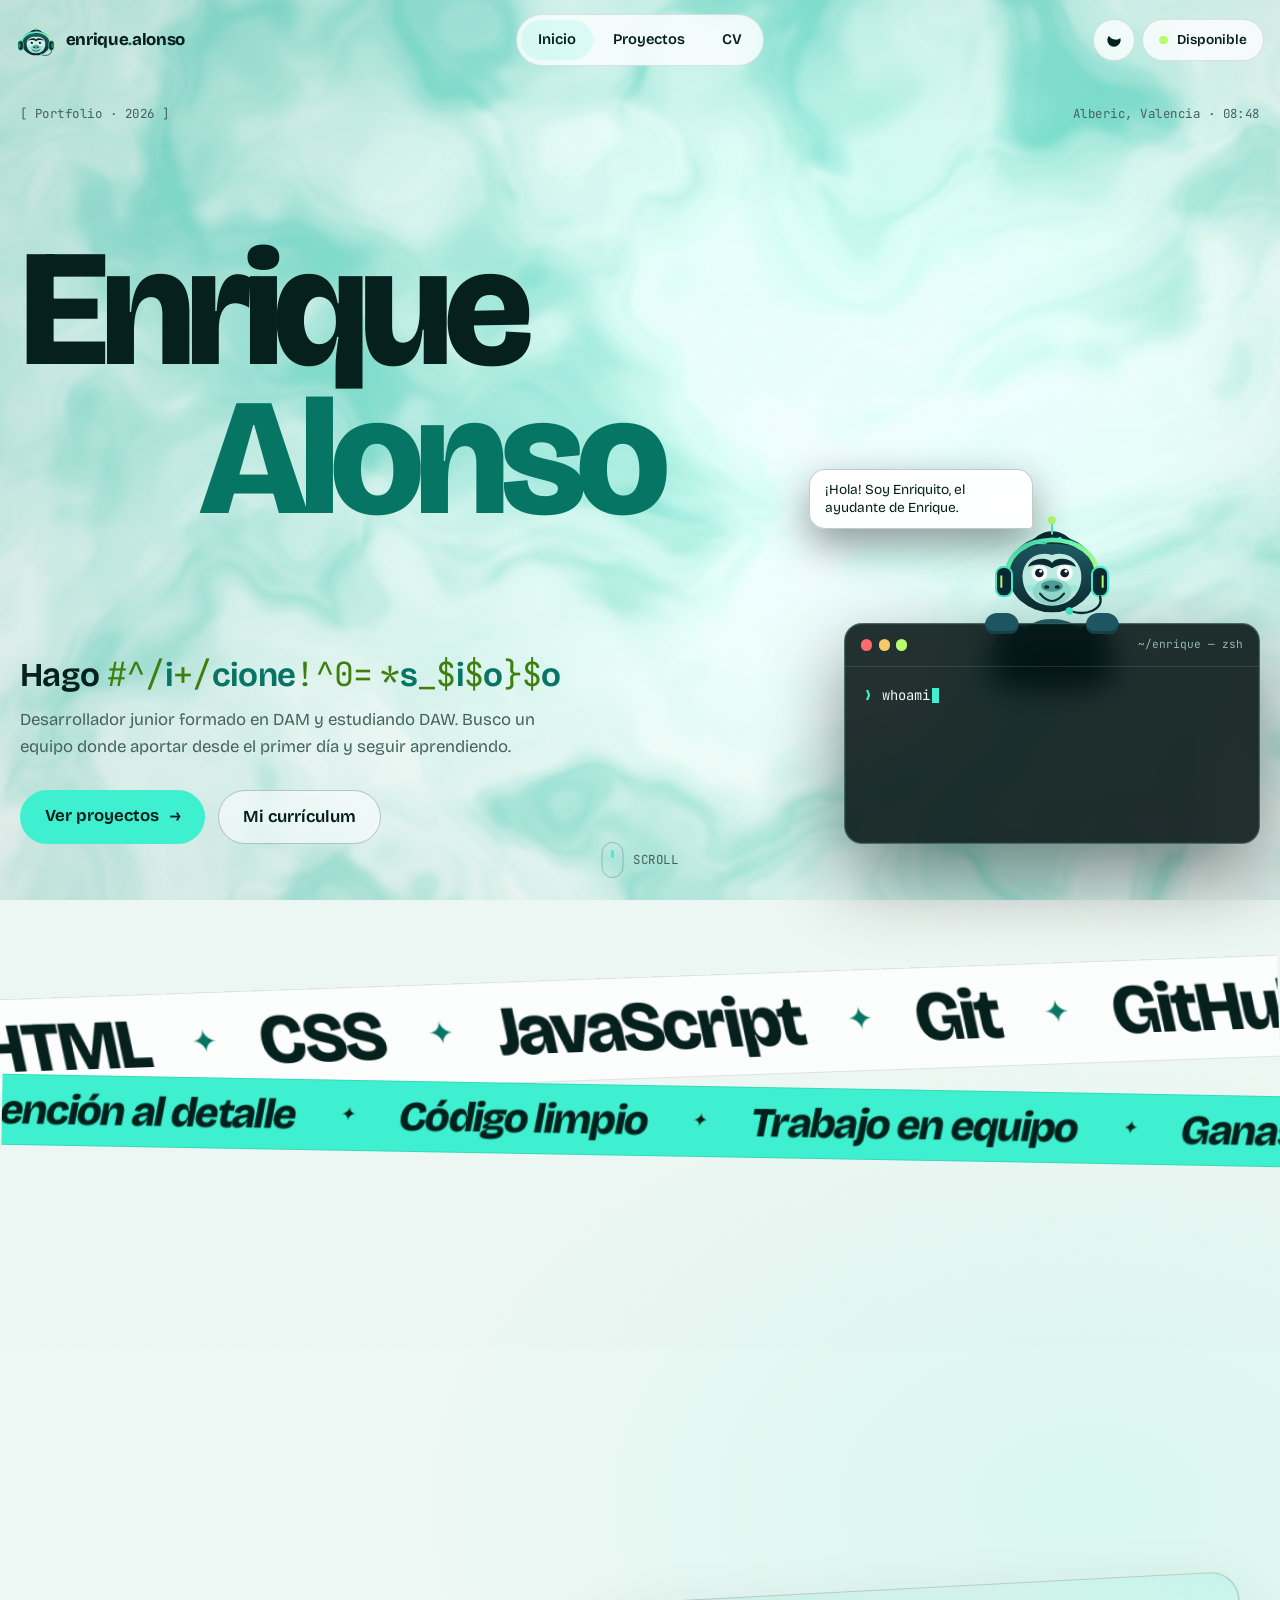
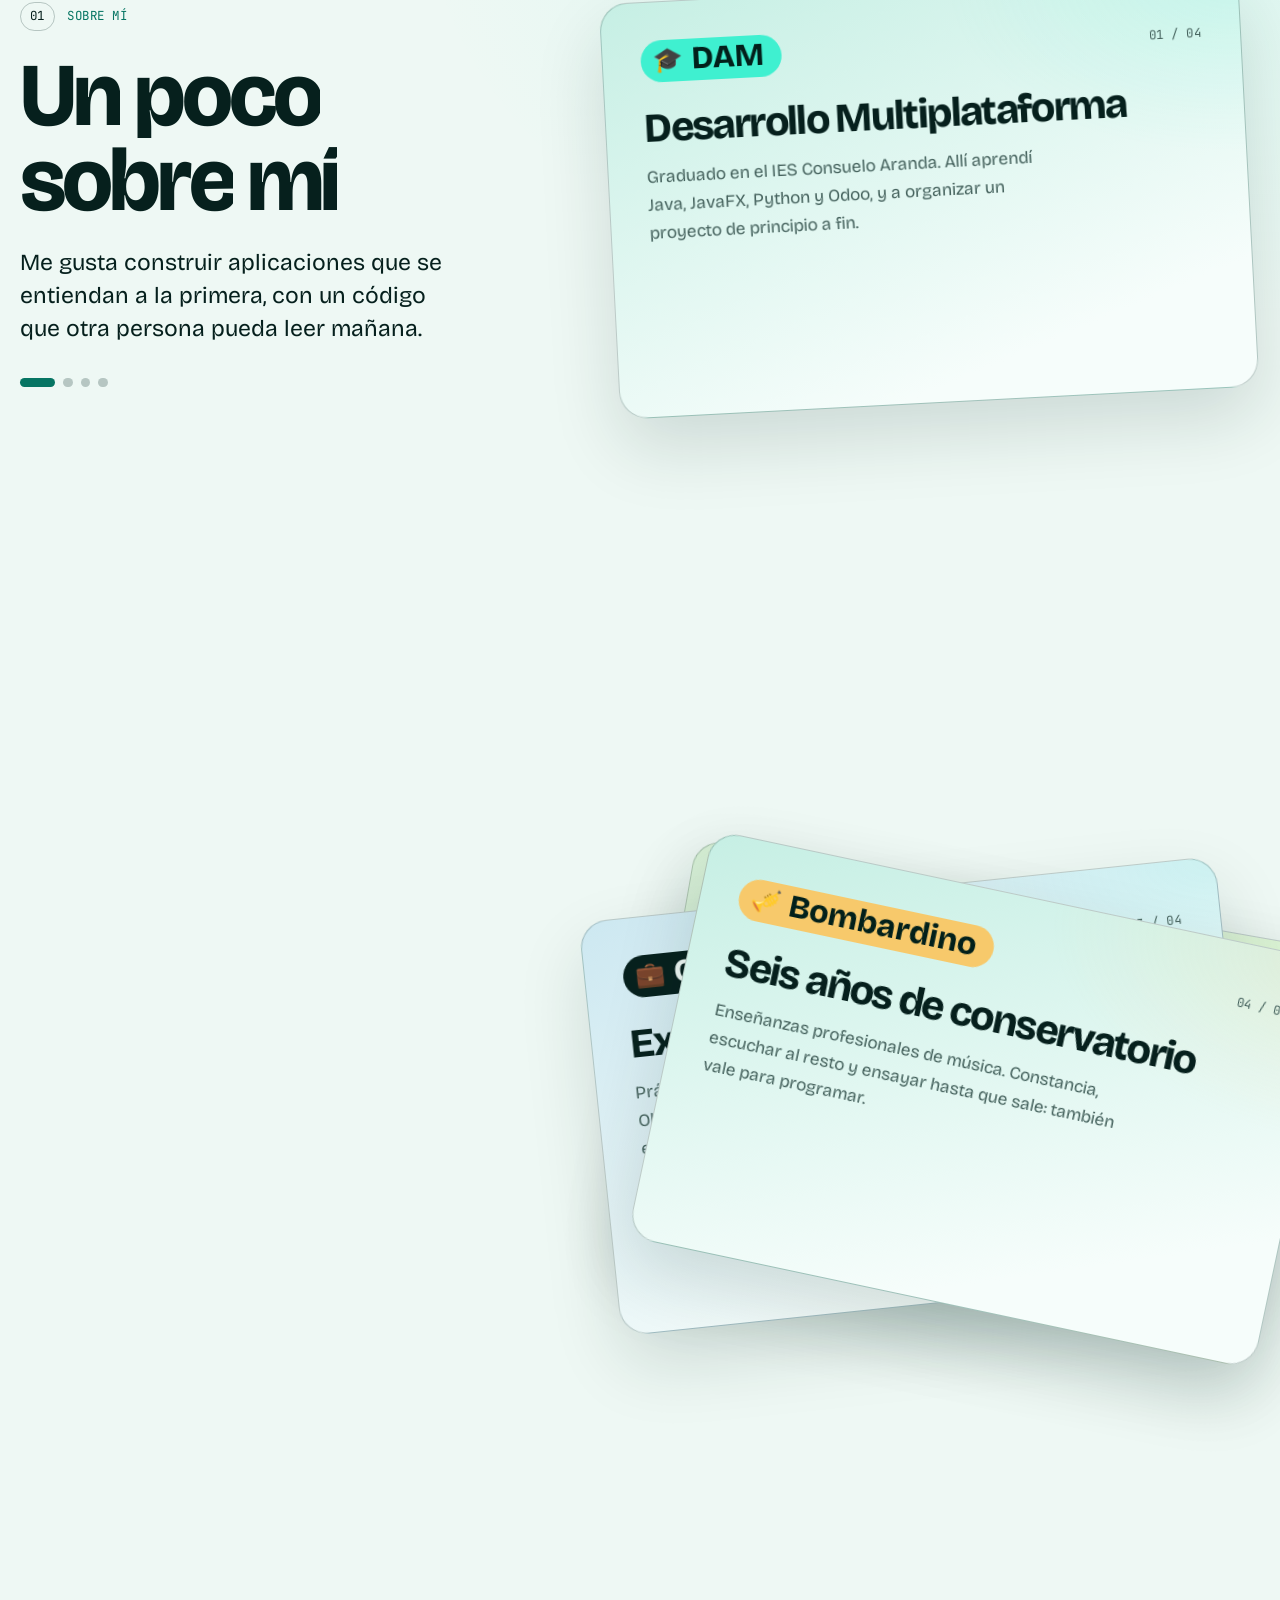
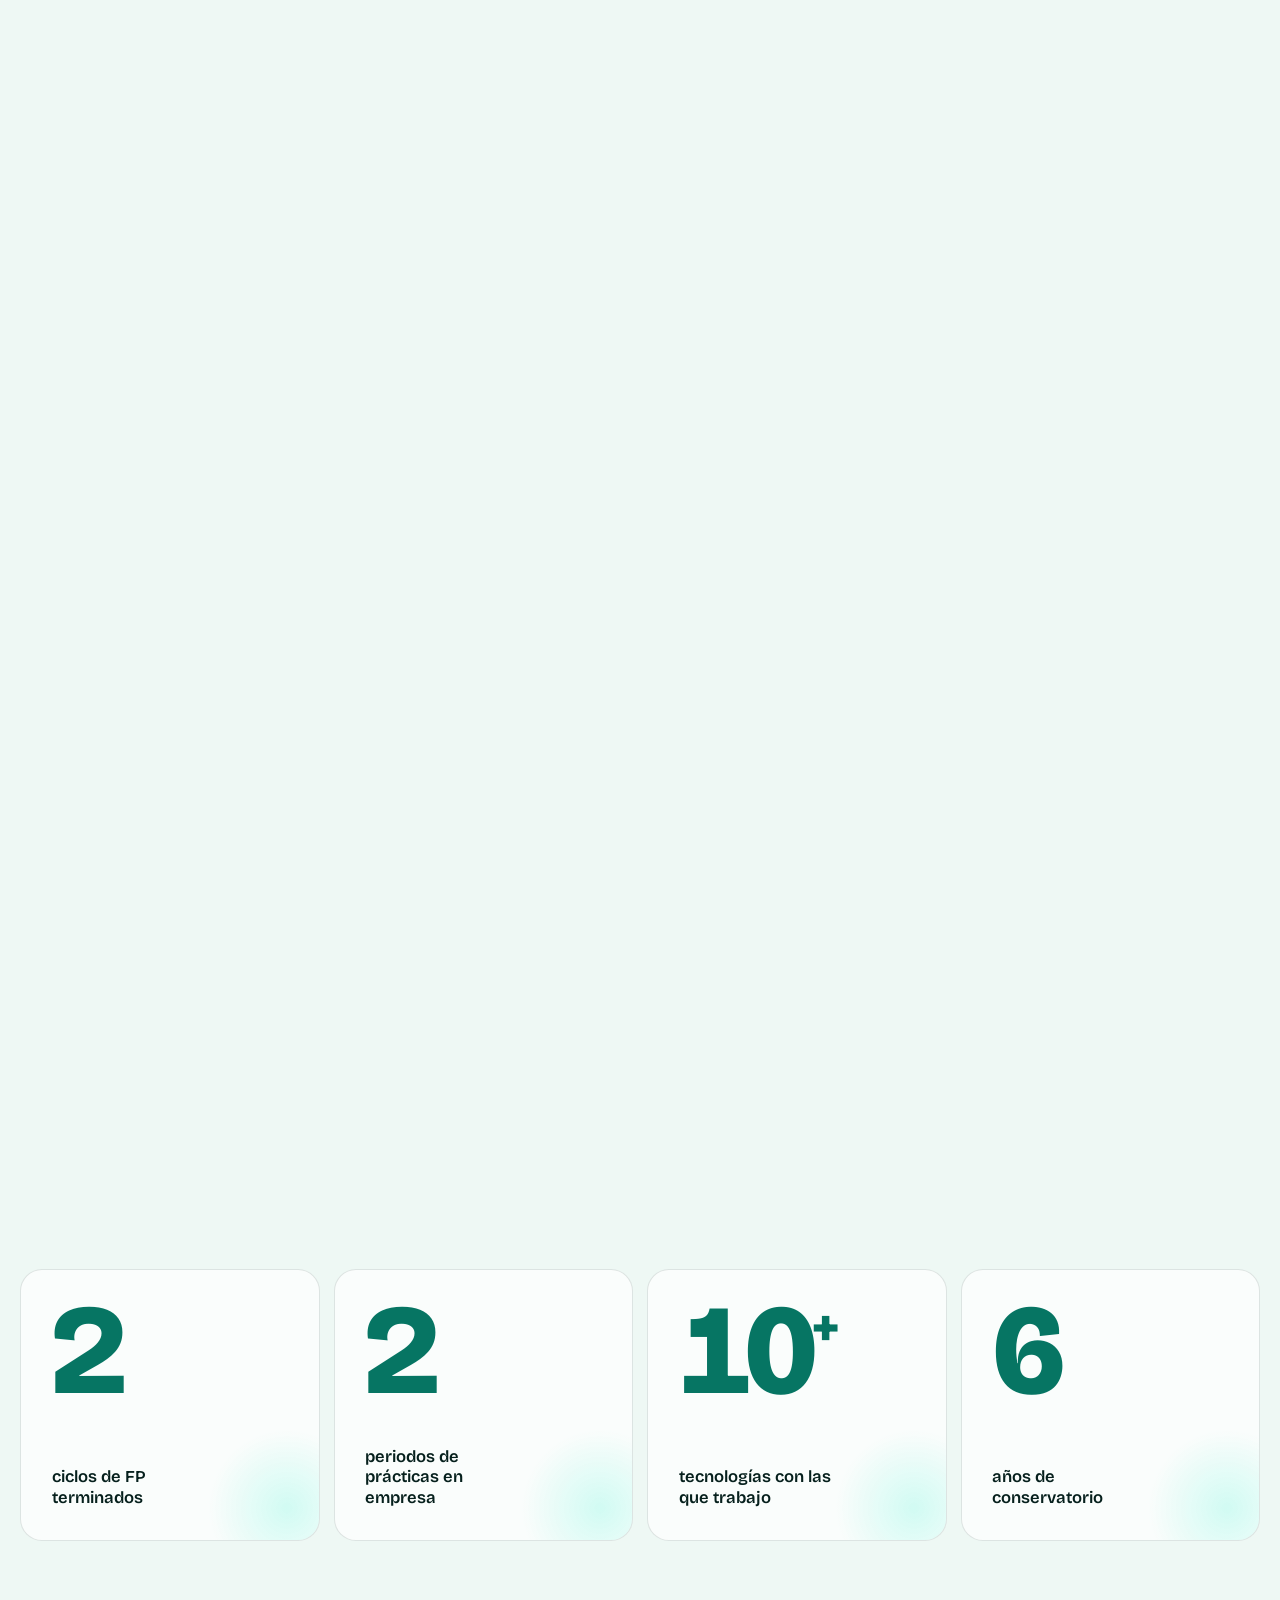
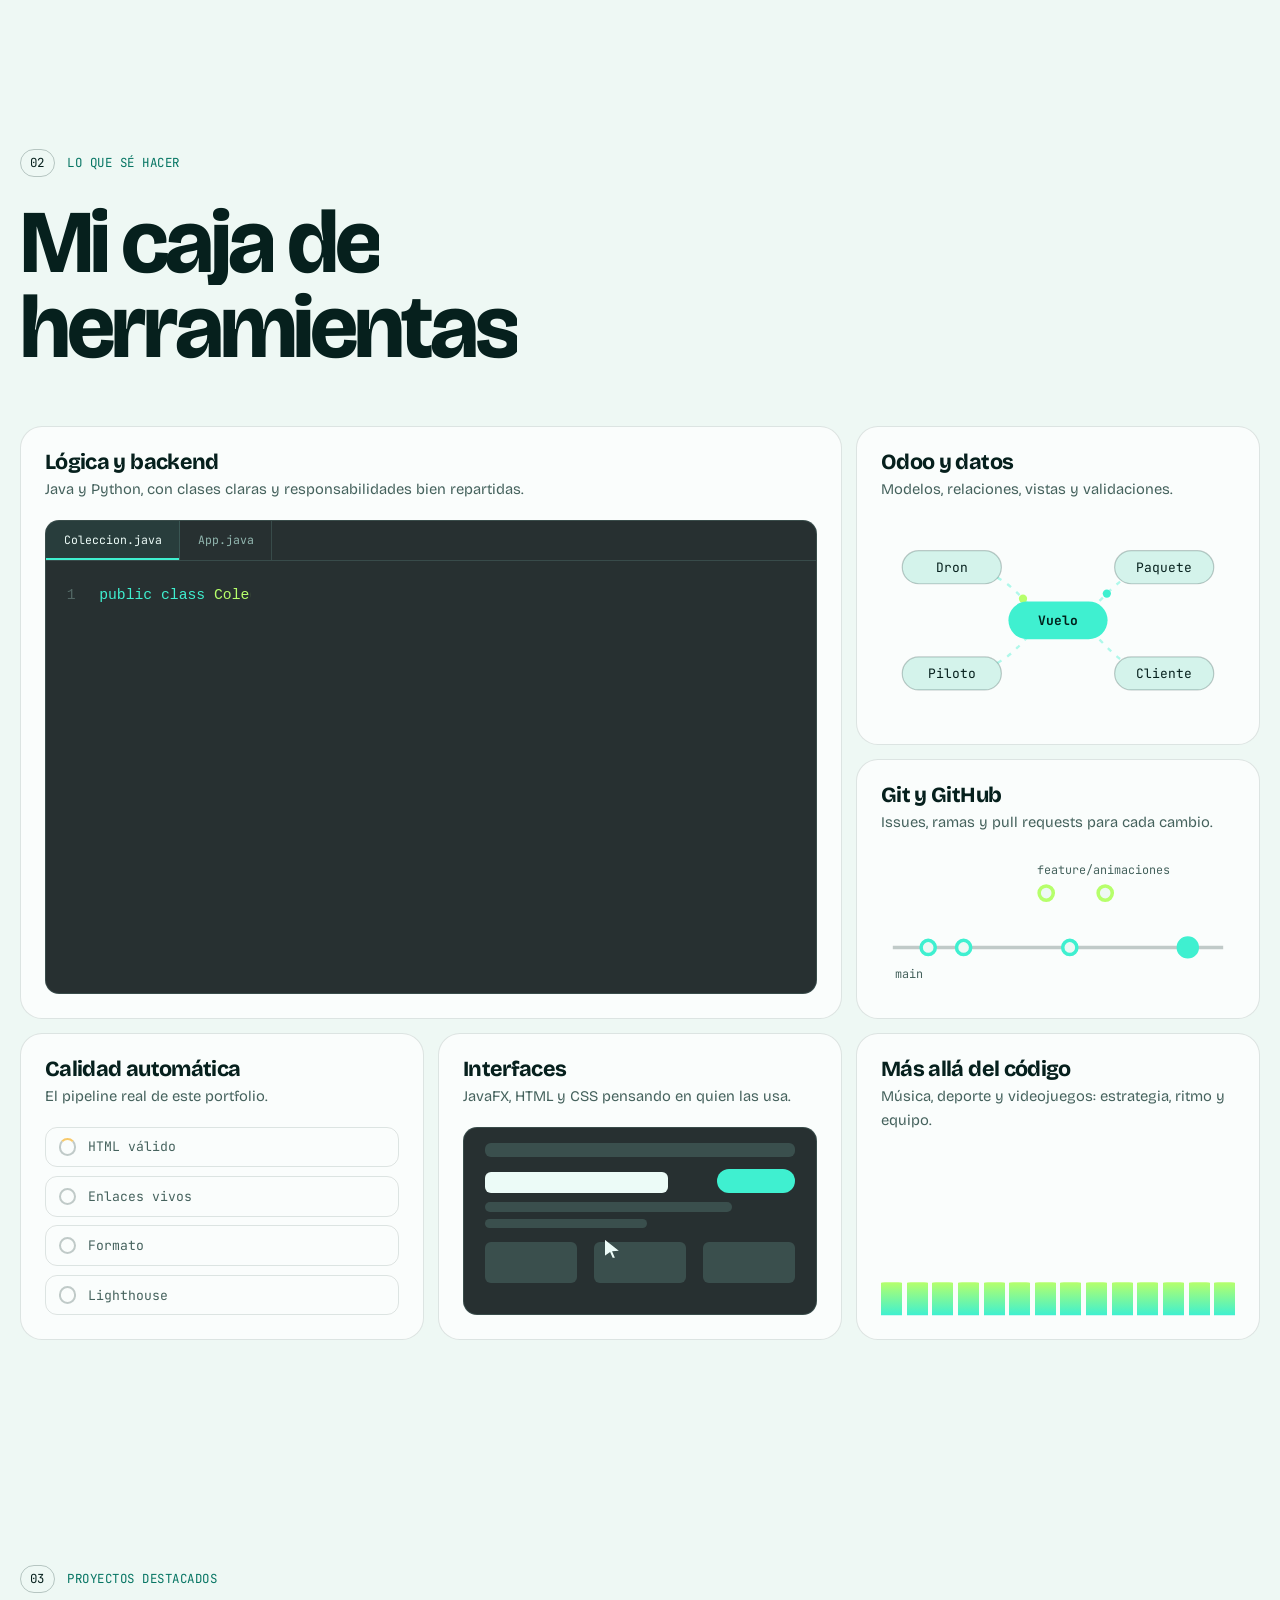
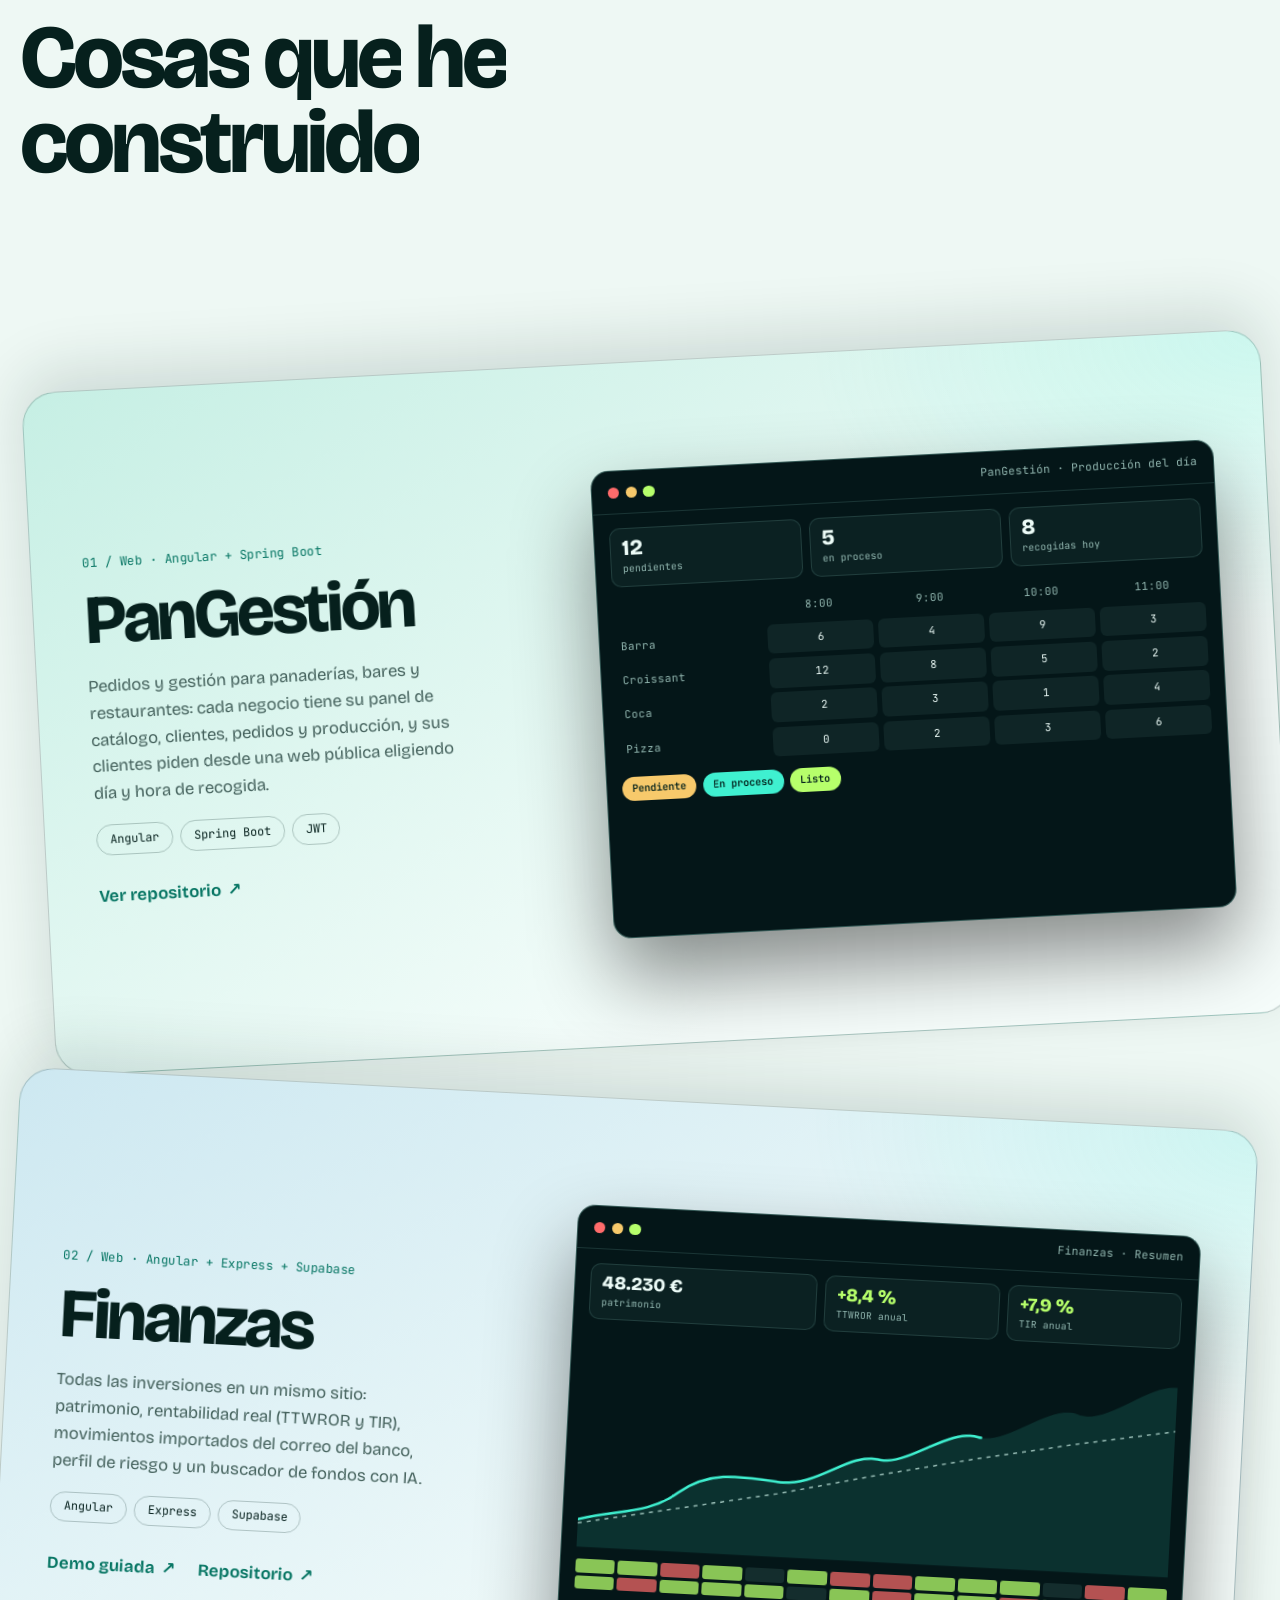
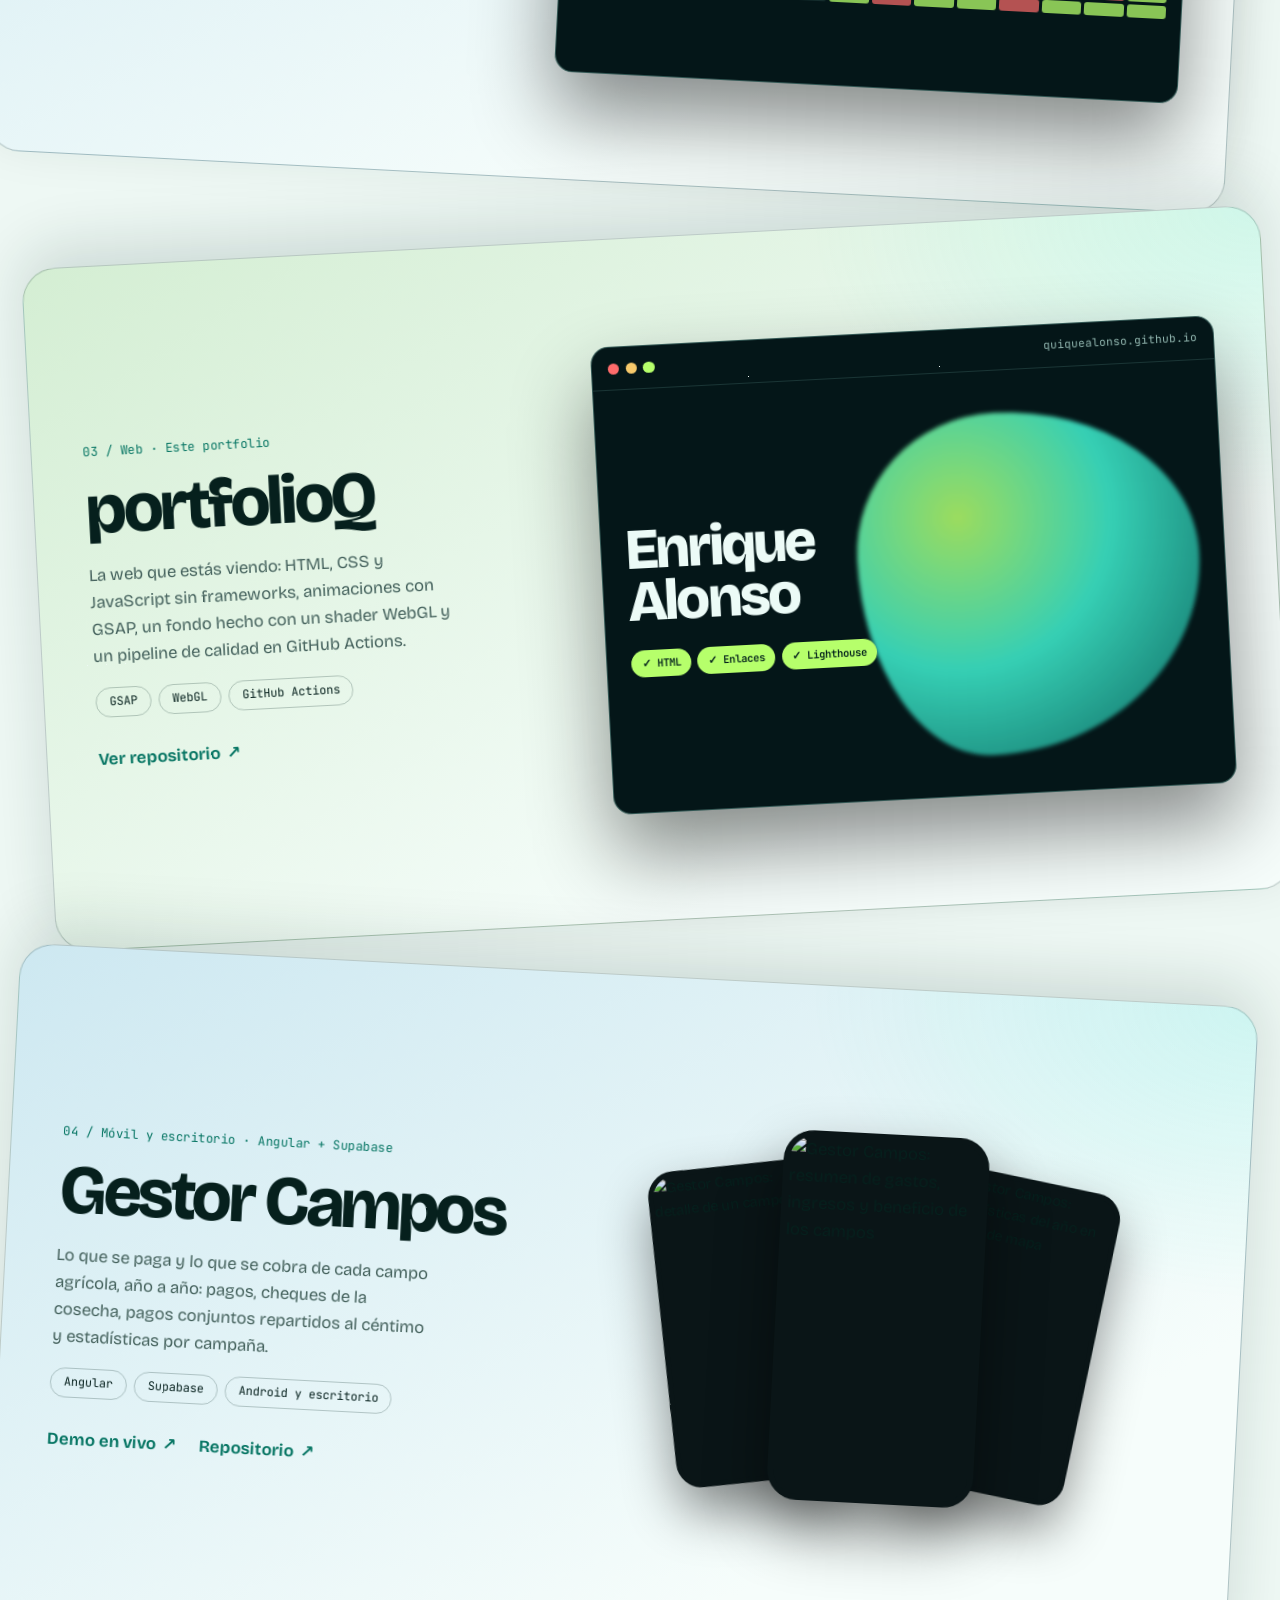
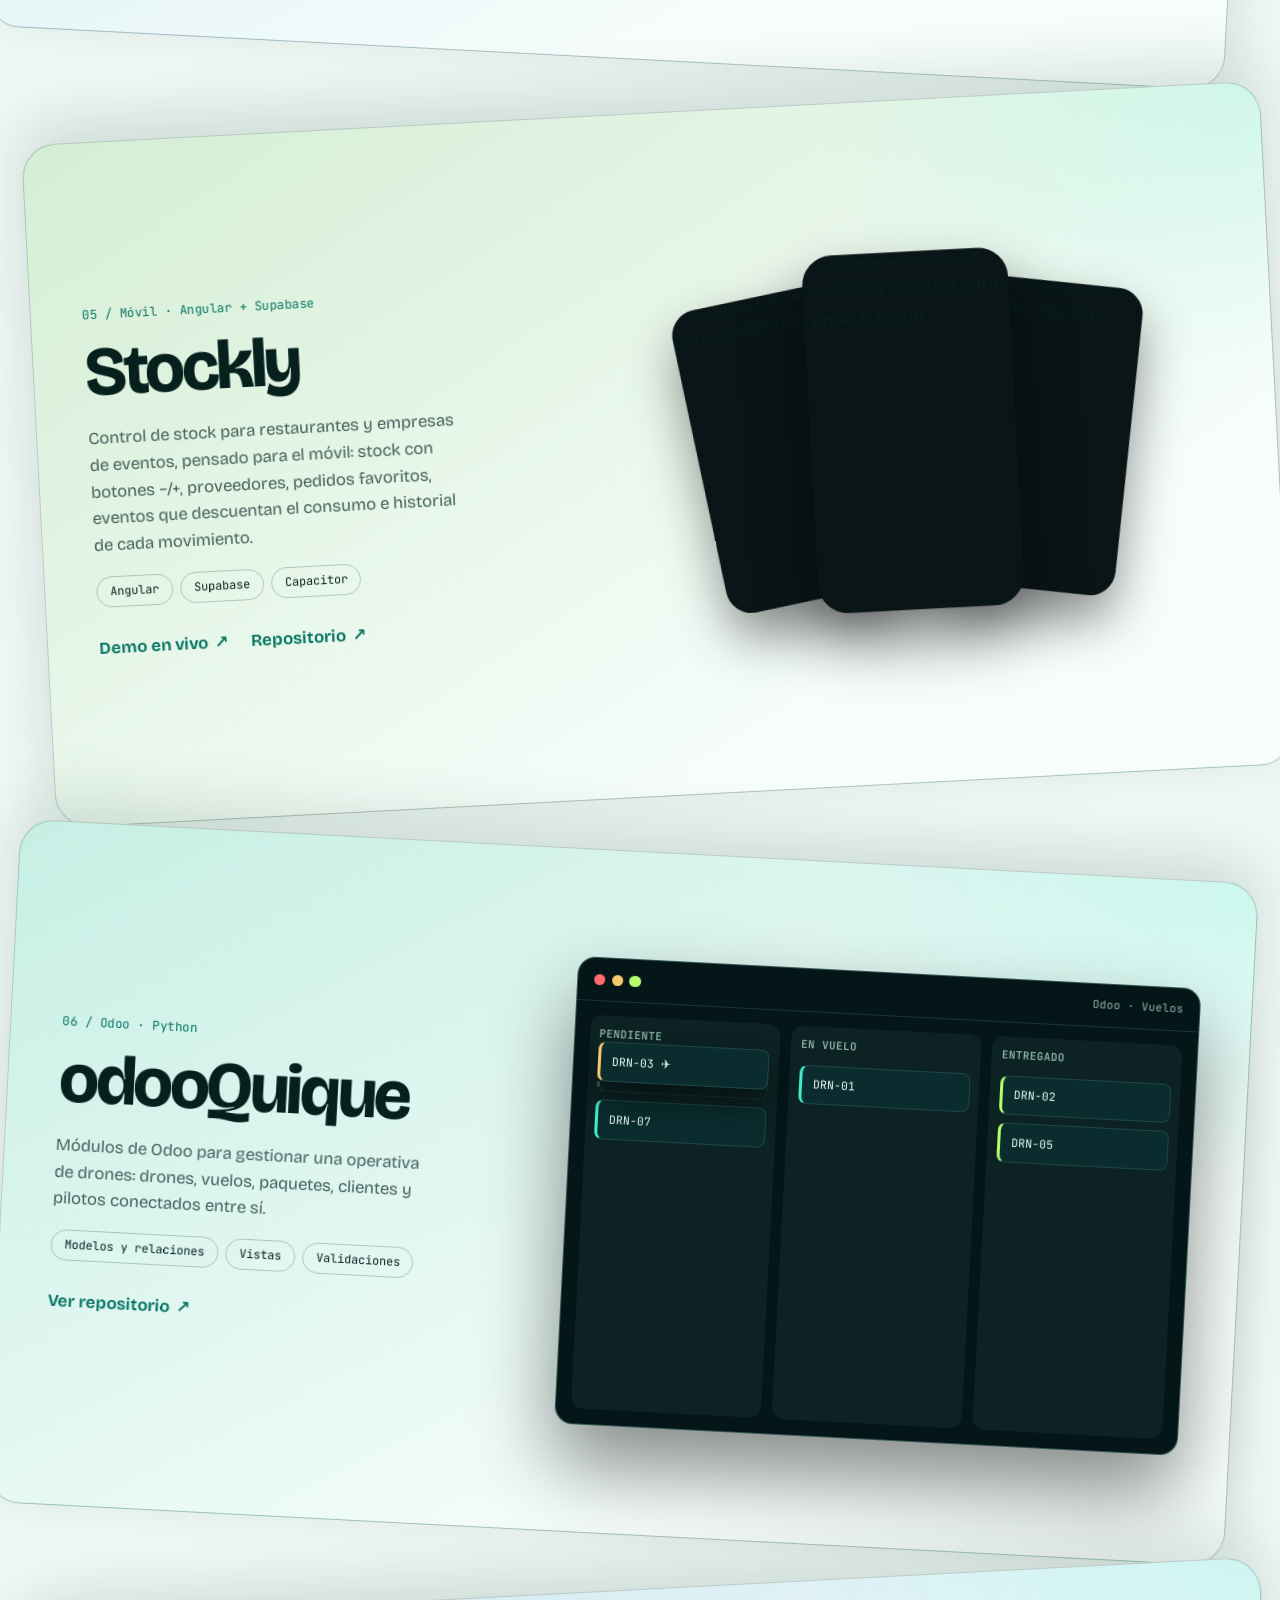
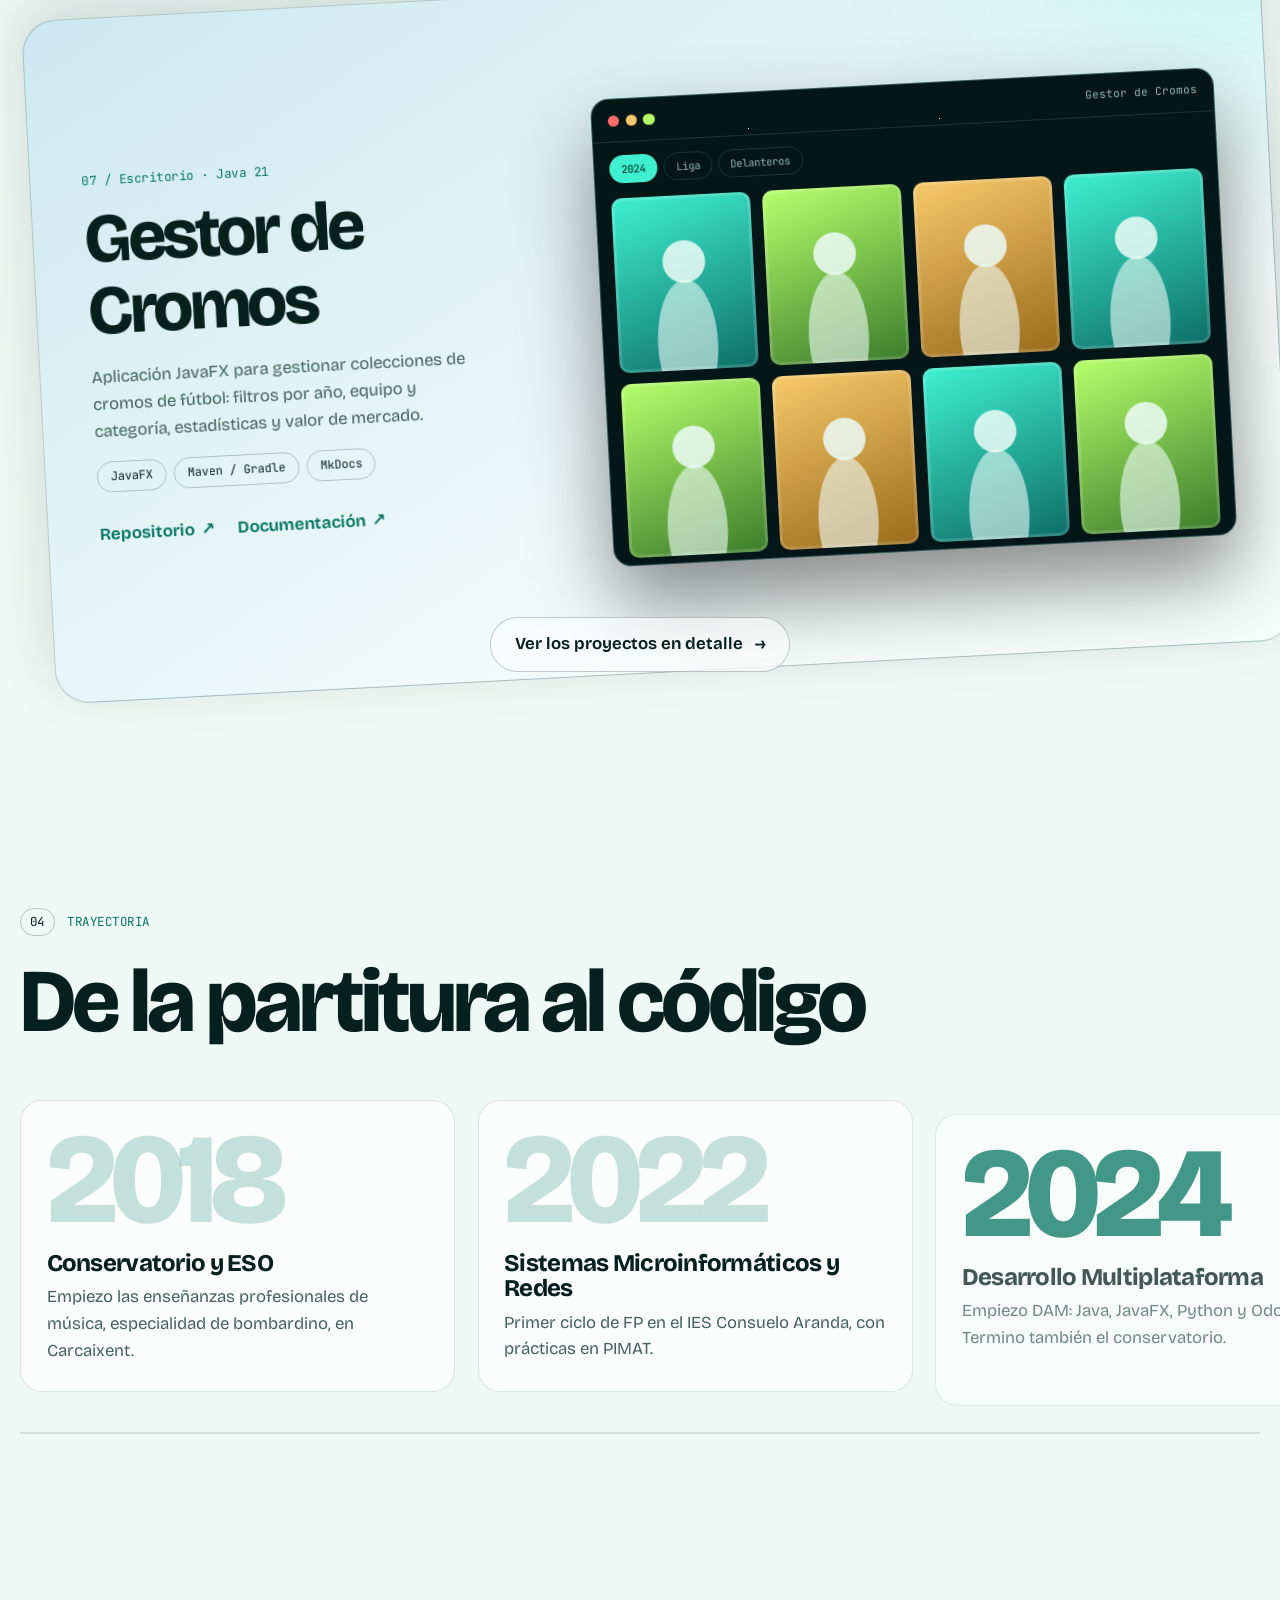
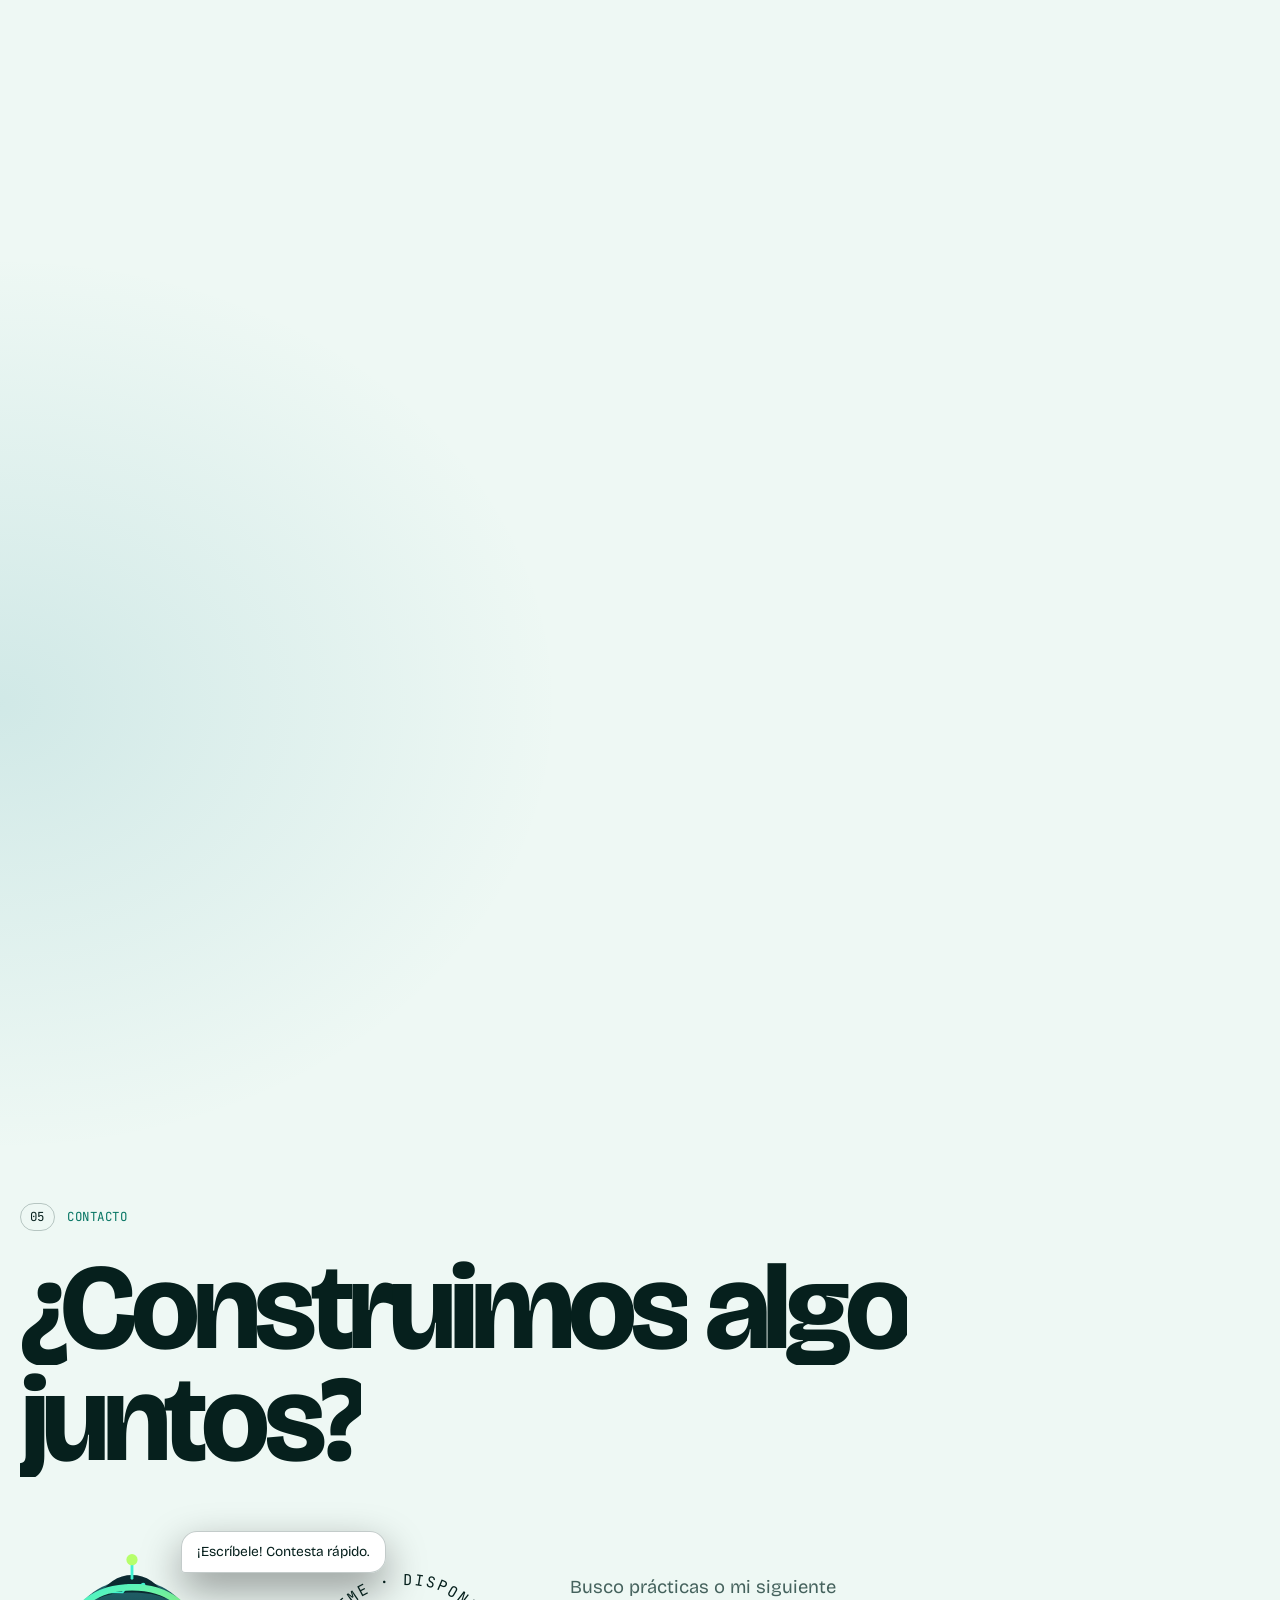
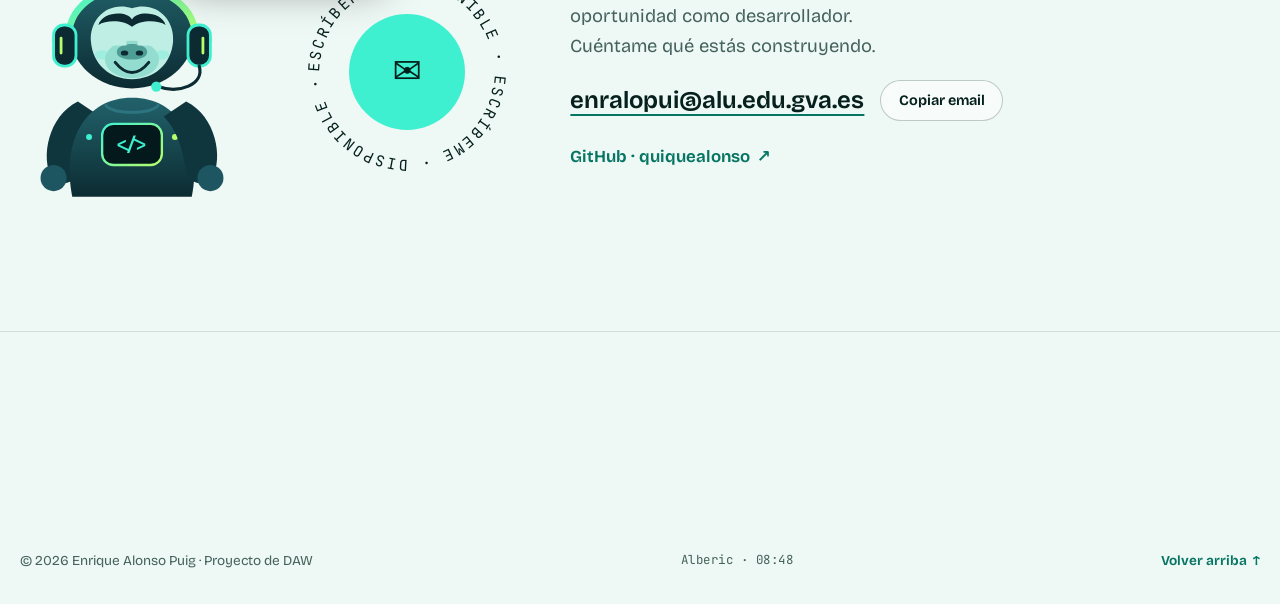
==== commit d2825d88: "reordenar los proyectos del portfolio Nuevo orden en la portada y en la página de proyectos: PanGest" ====
--- a/index.html
+++ b/index.html
@@ -491,8 +491,64 @@
         <div class="stack wrap">
           <article class="stack-card">
             <div class="stack-info">
+              <p class="mono stack-num">01 / Web · Angular + Spring Boot</p>
+              <h3>PanGestión</h3>
+              <p>
+                Pedidos y gestión para panaderías, bares y restaurantes: cada
+                negocio tiene su panel de catálogo, clientes, pedidos y
+                producción, y sus clientes piden desde una web pública eligiendo
+                día y hora de recogida.
+              </p>
+              <ul class="tags">
+                <li>Angular</li>
+                <li>Spring Boot</li>
+                <li>JWT</li>
+              </ul>
+              <a
+                class="link-arrow"
+                href="https://github.com/quiquealonso/PanGestion"
+                target="_blank"
+                rel="noreferrer"
+                data-cursor="Abrir"
+                >Ver repositorio <span aria-hidden="true">↗</span></a
+              >
+            </div>
+            <div class="mock mock--bakery" aria-hidden="true">
+              <div class="mock-bar">
+                <i></i><i></i><i></i><span>PanGestión · Producción del día</span>
+              </div>
+              <div class="bakery">
+                <div class="bk-kpis">
+                  <b><em>12</em>pendientes</b><b><em>5</em>en proceso</b
+                  ><b><em>8</em>recogidas hoy</b>
+                </div>
+                <div class="bk-grid">
+                  <span></span><span class="bk-h">8:00</span
+                  ><span class="bk-h">9:00</span><span class="bk-h">10:00</span
+                  ><span class="bk-h">11:00</span>
+                  <span class="bk-p">Barra</span><i>6</i><i>4</i><i>9</i
+                  ><i>3</i>
+                  <span class="bk-p">Croissant</span><i>12</i><i>8</i><i>5</i
+                  ><i>2</i>
+                  <span class="bk-p">Coca</span><i>2</i><i>3</i><i>1</i
+                  ><i>4</i>
+                  <span class="bk-p">Pizza</span><i>0</i><i>2</i><i>3</i
+                  ><i>6</i>
+                </div>
+                <div class="bk-states">
+                  <i class="bk-st bk-st--pend">Pendiente</i
+                  ><i class="bk-st bk-st--proc">En proceso</i
+                  ><i class="bk-st bk-st--ok">Listo</i>
+                </div>
+              </div>
+              <i class="bk-toast">Nuevo pedido · recogida 10:30</i>
+            </div>
+          </article>
+
+          <article class="stack-card">
+            <div class="stack-info">
               <p class="mono stack-num">
-                01 / Web · Angular + Express + Supabase
+                02 / Web · Angular + Express + Supabase
               </p>
               <h3>Finanzas</h3>
               <p>
@@ -569,7 +625,113 @@
 
           <article class="stack-card">
             <div class="stack-info">
-              <p class="mono stack-num">02 / Móvil · Angular + Supabase</p>
+              <p class="mono stack-num">03 / Web · Este portfolio</p>
+              <h3>portfolioQ</h3>
+              <p>
+                La web que estás viendo: HTML, CSS y JavaScript sin frameworks,
+                animaciones con GSAP, un fondo hecho con un shader WebGL y un
+                pipeline de calidad en GitHub Actions.
+              </p>
+              <ul class="tags">
+                <li>GSAP</li>
+                <li>WebGL</li>
+                <li>GitHub Actions</li>
+              </ul>
+              <a
+                class="link-arrow"
+                href="https://github.com/quiquealonso/portfolioQ"
+                target="_blank"
+                rel="noreferrer"
+                data-cursor="Abrir"
+                >Ver repositorio <span aria-hidden="true">↗</span></a
+              >
+            </div>
+            <div class="mock mock--site" aria-hidden="true">
+              <div class="mock-bar">
+                <i></i><i></i><i></i><span>quiquealonso.github.io</span>
+              </div>
+              <div class="site-mini">
+                <i class="sm-blob"></i>
+                <b>Enrique<br>Alonso</b>
+                <span class="sm-checks"
+                  ><i>✓ HTML</i><i>✓ Enlaces</i><i>✓ Lighthouse</i></span
+                >
+              </div>
+            </div>
+          </article>
+
+          <article class="stack-card">
+            <div class="stack-info">
+              <p class="mono stack-num">
+                04 / Móvil y escritorio · Angular + Supabase
+              </p>
+              <h3>Gestor Campos</h3>
+              <p>
+                Lo que se paga y lo que se cobra de cada campo agrícola, año a
+                año: pagos, cheques de la cosecha, pagos conjuntos repartidos al
+                céntimo y estadísticas por campaña.
+              </p>
+              <ul class="tags">
+                <li>Angular</li>
+                <li>Supabase</li>
+                <li>Android y escritorio</li>
+              </ul>
+              <div class="links">
+                <a
+                  class="link-arrow"
+                  href="https://quiquealonso.github.io/gestor-campos/demo/"
+                  target="_blank"
+                  rel="noreferrer"
+                  data-cursor="Probar"
+                  >Demo en vivo <span aria-hidden="true">↗</span></a
+                >
+                <a
+                  class="link-arrow"
+                  href="https://github.com/quiquealonso/gestor-campos"
+                  target="_blank"
+                  rel="noreferrer"
+                  data-cursor="Abrir"
+                  >Repositorio <span aria-hidden="true">↗</span></a
+                >
+              </div>
+            </div>
+            <div class="phones phones--campos">
+              <figure class="phone phone--l">
+                <img
+                  src="https://quiquealonso.github.io/gestor-campos/assets/capturas/campo.jpg"
+                  alt="Gestor Campos: detalle de un campo"
+                  width="356"
+                  height="656"
+                  loading="lazy"
+                  decoding="async"
+                >
+              </figure>
+              <figure class="phone phone--c">
+                <img
+                  src="https://quiquealonso.github.io/gestor-campos/assets/capturas/campos.jpg"
+                  alt="Gestor Campos: resumen de gastos, ingresos y beneficio de los campos"
+                  width="356"
+                  height="656"
+                  loading="lazy"
+                  decoding="async"
+                >
+              </figure>
+              <figure class="phone phone--r">
+                <img
+                  src="https://quiquealonso.github.io/gestor-campos/assets/capturas/mapa.jpg"
+                  alt="Gestor Campos: estadísticas del año en forma de mapa"
+                  width="356"
+                  height="656"
+                  loading="lazy"
+                  decoding="async"
+                >
+              </figure>
+            </div>
+          </article>
+
+          <article class="stack-card">
+            <div class="stack-info">
+              <p class="mono stack-num">05 / Móvil · Angular + Supabase</p>
               <h3>Stockly</h3>
               <p>
                 Control de stock para restaurantes y empresas de eventos, pensado
@@ -637,132 +799,7 @@
 
           <article class="stack-card">
             <div class="stack-info">
-              <p class="mono stack-num">
-                03 / Móvil y escritorio · Angular + Supabase
-              </p>
-              <h3>Gestor Campos</h3>
-              <p>
-                Lo que se paga y lo que se cobra de cada campo agrícola, año a
-                año: pagos, cheques de la cosecha, pagos conjuntos repartidos al
-                céntimo y estadísticas por campaña.
-              </p>
-              <ul class="tags">
-                <li>Angular</li>
-                <li>Supabase</li>
-                <li>Android y escritorio</li>
-              </ul>
-              <div class="links">
-                <a
-                  class="link-arrow"
-                  href="https://quiquealonso.github.io/gestor-campos/demo/"
-                  target="_blank"
-                  rel="noreferrer"
-                  data-cursor="Probar"
-                  >Demo en vivo <span aria-hidden="true">↗</span></a
-                >
-                <a
-                  class="link-arrow"
-                  href="https://github.com/quiquealonso/gestor-campos"
-                  target="_blank"
-                  rel="noreferrer"
-                  data-cursor="Abrir"
-                  >Repositorio <span aria-hidden="true">↗</span></a
-                >
-              </div>
-            </div>
-            <div class="phones phones--campos">
-              <figure class="phone phone--l">
-                <img
-                  src="https://quiquealonso.github.io/gestor-campos/assets/capturas/campo.jpg"
-                  alt="Gestor Campos: detalle de un campo"
-                  width="356"
-                  height="656"
-                  loading="lazy"
-                  decoding="async"
-                >
-              </figure>
-              <figure class="phone phone--c">
-                <img
-                  src="https://quiquealonso.github.io/gestor-campos/assets/capturas/campos.jpg"
-                  alt="Gestor Campos: resumen de gastos, ingresos y beneficio de los campos"
-                  width="356"
-                  height="656"
-                  loading="lazy"
-                  decoding="async"
-                >
-              </figure>
-              <figure class="phone phone--r">
-                <img
-                  src="https://quiquealonso.github.io/gestor-campos/assets/capturas/mapa.jpg"
-                  alt="Gestor Campos: estadísticas del año en forma de mapa"
-                  width="356"
-                  height="656"
-                  loading="lazy"
-                  decoding="async"
-                >
-              </figure>
-            </div>
-          </article>
-
-          <article class="stack-card">
-            <div class="stack-info">
-              <p class="mono stack-num">04 / Web · Angular + Spring Boot</p>
-              <h3>PanGestión</h3>
-              <p>
-                Pedidos y gestión para panaderías, bares y restaurantes: cada
-                negocio tiene su panel de catálogo, clientes, pedidos y
-                producción, y sus clientes piden desde una web pública eligiendo
-                día y hora de recogida.
-              </p>
-              <ul class="tags">
-                <li>Angular</li>
-                <li>Spring Boot</li>
-                <li>JWT</li>
-              </ul>
-              <a
-                class="link-arrow"
-                href="https://github.com/quiquealonso/PanGestion"
-                target="_blank"
-                rel="noreferrer"
-                data-cursor="Abrir"
-                >Ver repositorio <span aria-hidden="true">↗</span></a
-              >
-            </div>
-            <div class="mock mock--bakery" aria-hidden="true">
-              <div class="mock-bar">
-                <i></i><i></i><i></i><span>PanGestión · Producción del día</span>
-              </div>
-              <div class="bakery">
-                <div class="bk-kpis">
-                  <b><em>12</em>pendientes</b><b><em>5</em>en proceso</b
-                  ><b><em>8</em>recogidas hoy</b>
-                </div>
-                <div class="bk-grid">
-                  <span></span><span class="bk-h">8:00</span
-                  ><span class="bk-h">9:00</span><span class="bk-h">10:00</span
-                  ><span class="bk-h">11:00</span>
-                  <span class="bk-p">Barra</span><i>6</i><i>4</i><i>9</i
-                  ><i>3</i>
-                  <span class="bk-p">Croissant</span><i>12</i><i>8</i><i>5</i
-                  ><i>2</i>
-                  <span class="bk-p">Coca</span><i>2</i><i>3</i><i>1</i
-                  ><i>4</i>
-                  <span class="bk-p">Pizza</span><i>0</i><i>2</i><i>3</i
-                  ><i>6</i>
-                </div>
-                <div class="bk-states">
-                  <i class="bk-st bk-st--pend">Pendiente</i
-                  ><i class="bk-st bk-st--proc">En proceso</i
-                  ><i class="bk-st bk-st--ok">Listo</i>
-                </div>
-              </div>
-              <i class="bk-toast">Nuevo pedido · recogida 10:30</i>
-            </div>
-          </article>
-
-          <article class="stack-card">
-            <div class="stack-info">
-              <p class="mono stack-num">05 / Odoo · Python</p>
+              <p class="mono stack-num">06 / Odoo · Python</p>
               <h3>odooQuique</h3>
               <p>
                 Módulos de Odoo para gestionar una operativa de drones: drones,
@@ -801,7 +838,7 @@
 
           <article class="stack-card">
             <div class="stack-info">
-              <p class="mono stack-num">06 / Escritorio · Java 21</p>
+              <p class="mono stack-num">07 / Escritorio · Java 21</p>
               <h3>Gestor de Cromos</h3>
               <p>
                 Aplicación JavaFX para gestionar colecciones de cromos de
@@ -841,43 +878,6 @@
               </div>
               <div class="cromos">
                 <i></i><i></i><i></i><i></i><i></i><i></i><i></i><i></i>
-              </div>
-            </div>
-          </article>
-
-          <article class="stack-card">
-            <div class="stack-info">
-              <p class="mono stack-num">07 / Web · Este portfolio</p>
-              <h3>portfolioQ</h3>
-              <p>
-                La web que estás viendo: HTML, CSS y JavaScript sin frameworks,
-                animaciones con GSAP, un fondo hecho con un shader WebGL y un
-                pipeline de calidad en GitHub Actions.
-              </p>
-              <ul class="tags">
-                <li>GSAP</li>
-                <li>WebGL</li>
-                <li>GitHub Actions</li>
-              </ul>
-              <a
-                class="link-arrow"
-                href="https://github.com/quiquealonso/portfolioQ"
-                target="_blank"
-                rel="noreferrer"
-                data-cursor="Abrir"
-                >Ver repositorio <span aria-hidden="true">↗</span></a
-              >
-            </div>
-            <div class="mock mock--site" aria-hidden="true">
-              <div class="mock-bar">
-                <i></i><i></i><i></i><span>quiquealonso.github.io</span>
-              </div>
-              <div class="site-mini">
-                <i class="sm-blob"></i>
-                <b>Enrique<br>Alonso</b>
-                <span class="sm-checks"
-                  ><i>✓ HTML</i><i>✓ Enlaces</i><i>✓ Lighthouse</i></span
-                >
               </div>
             </div>
           </article>
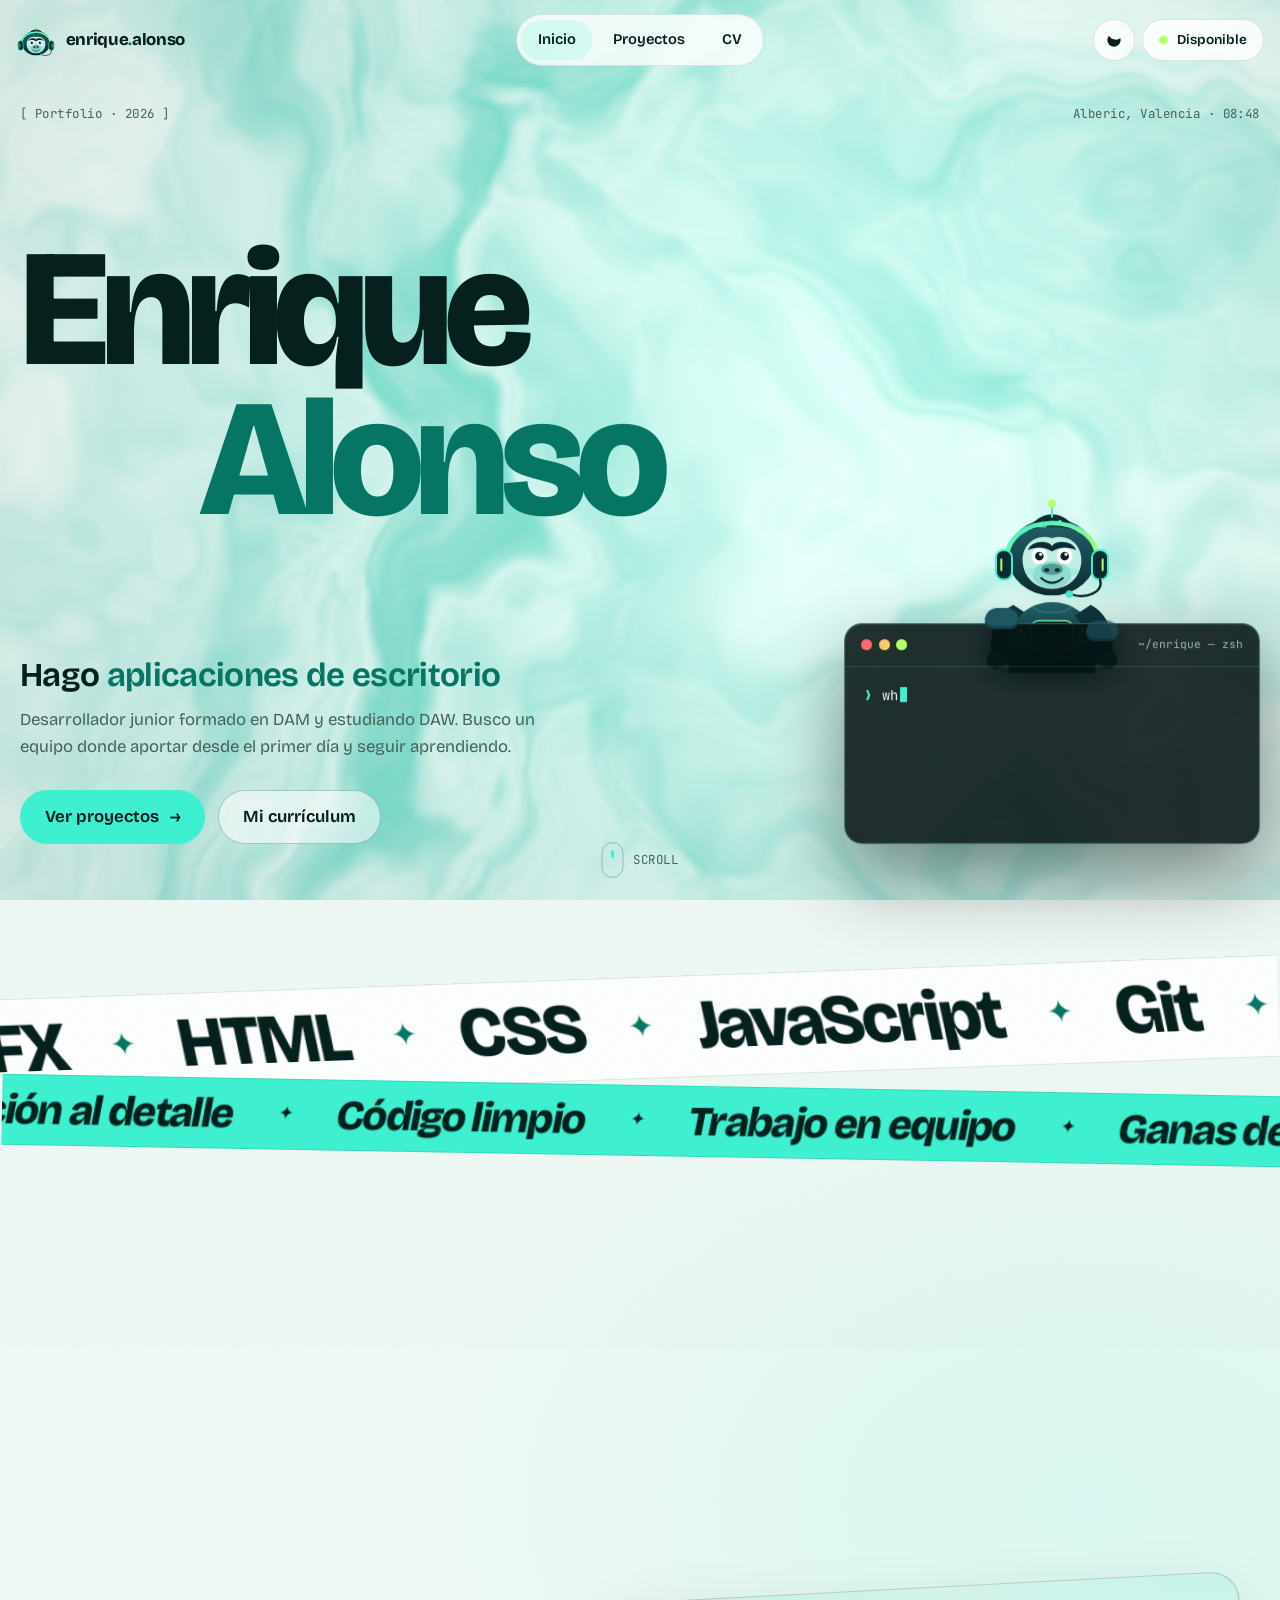
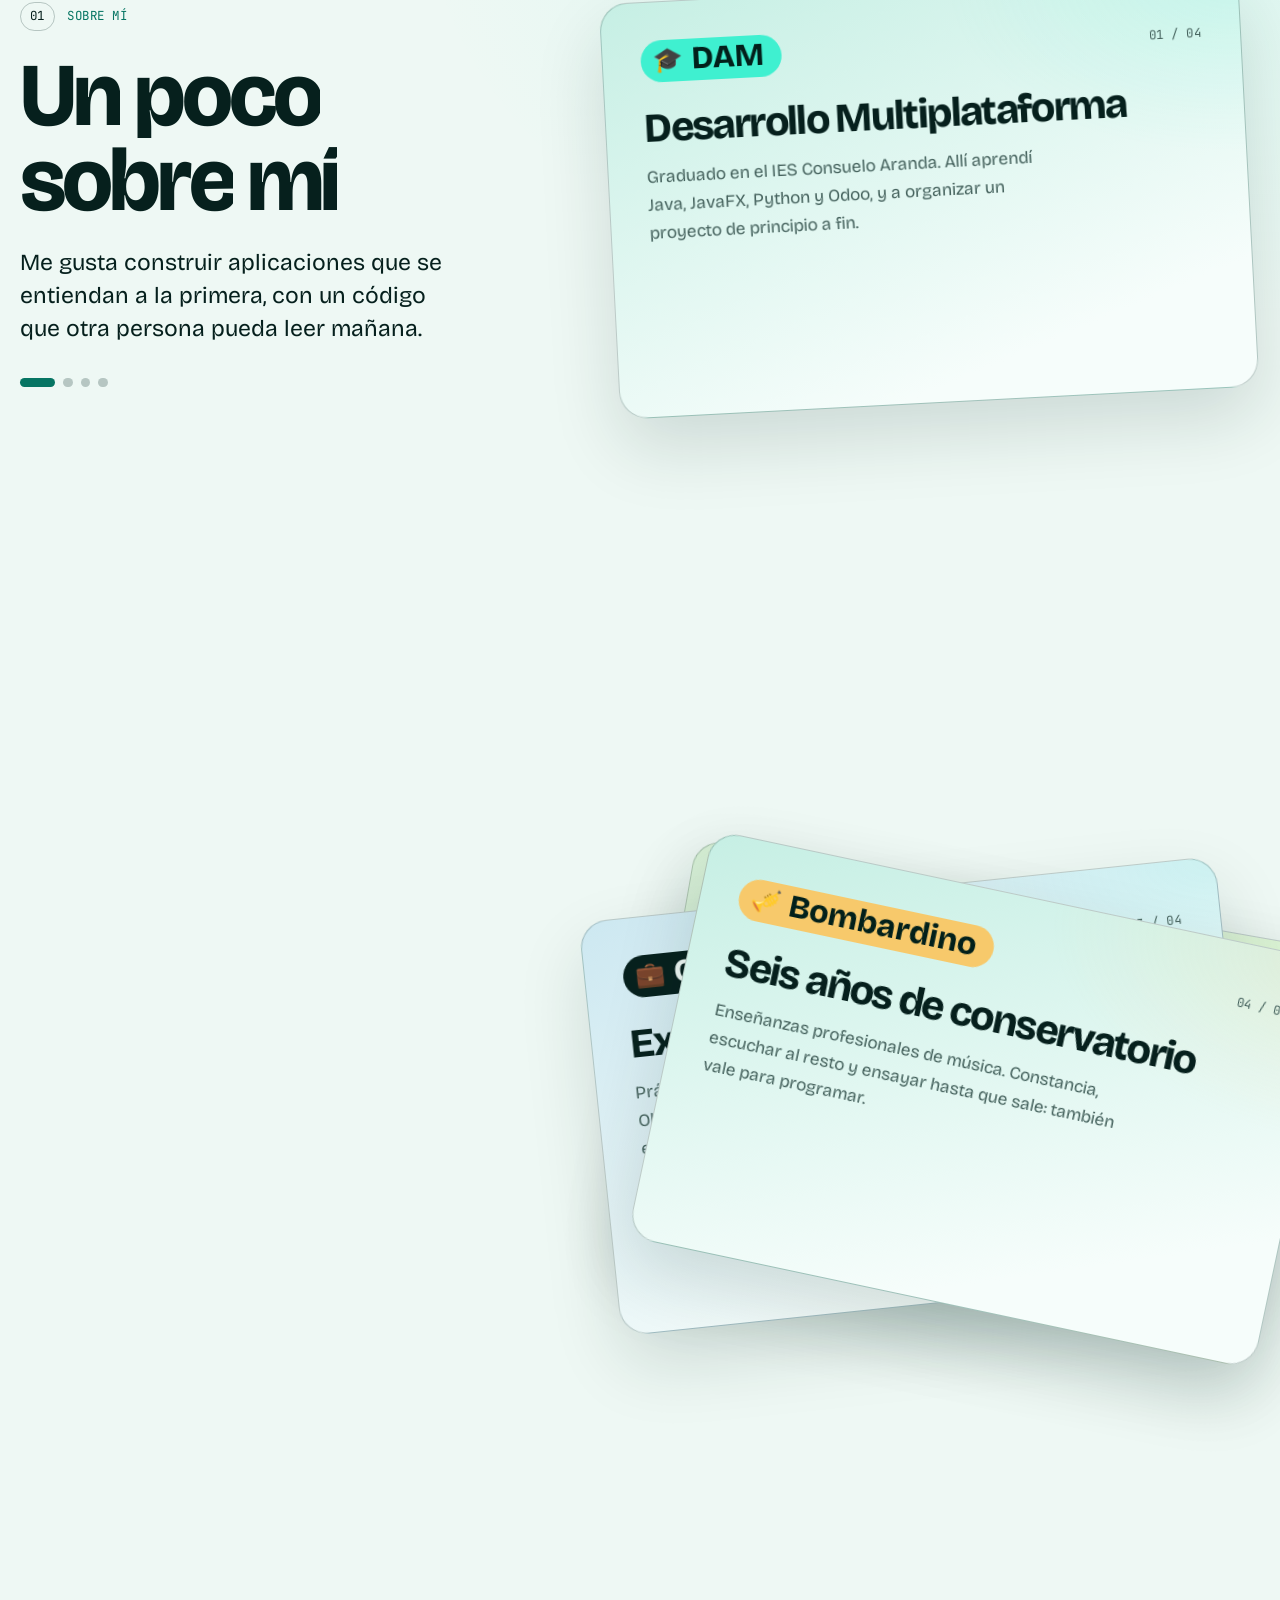
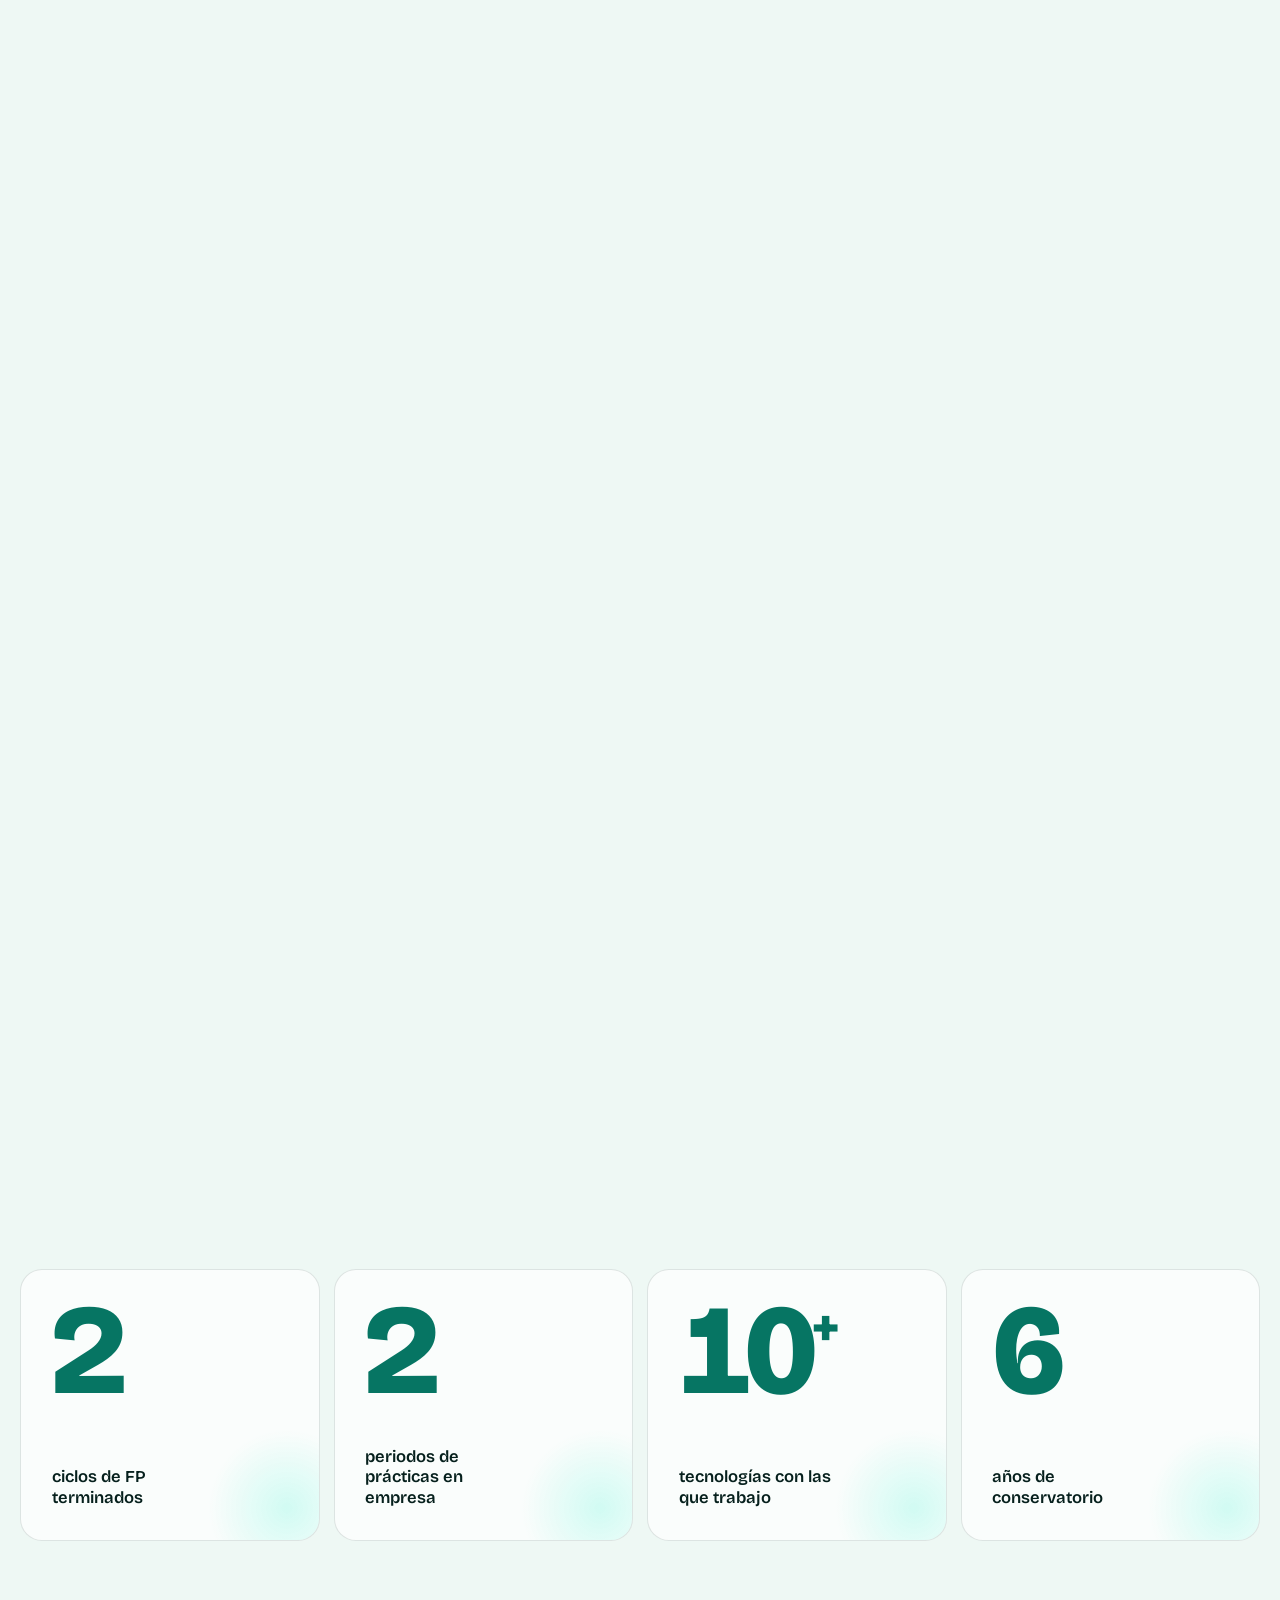
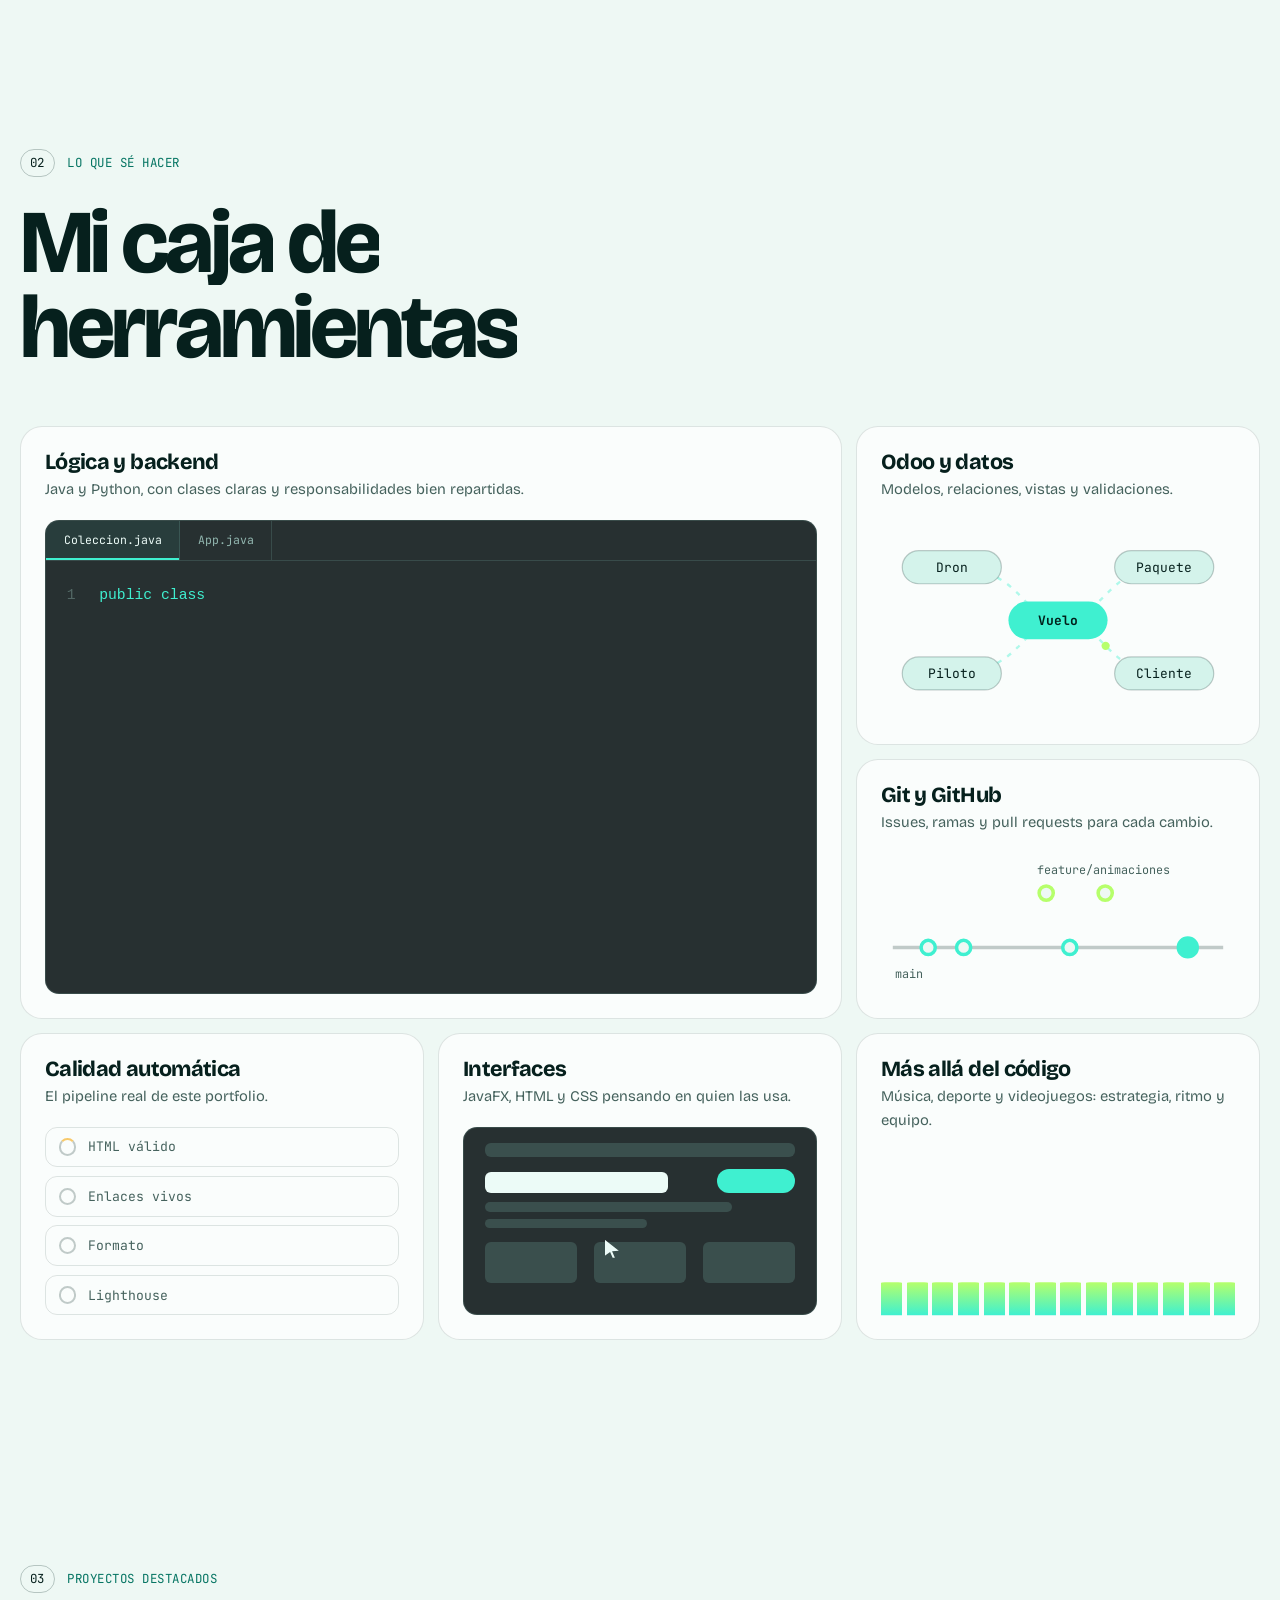
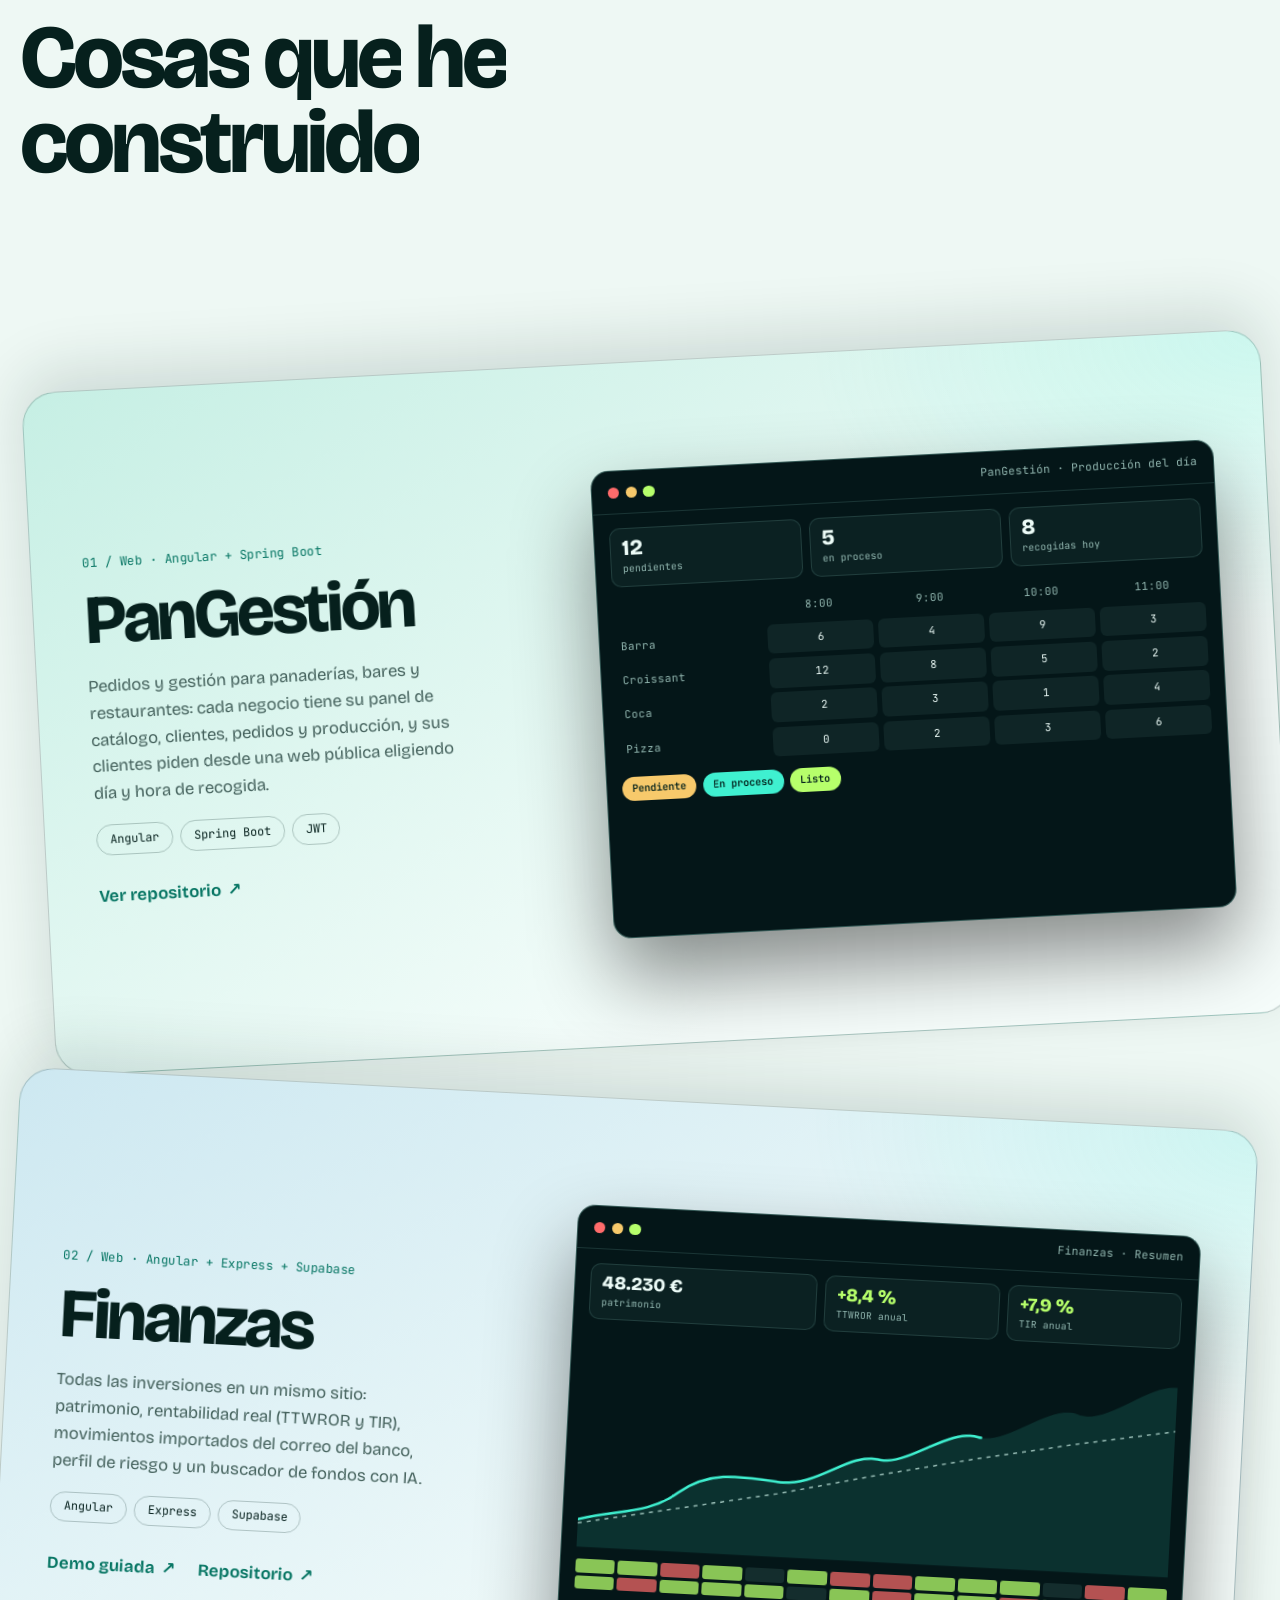
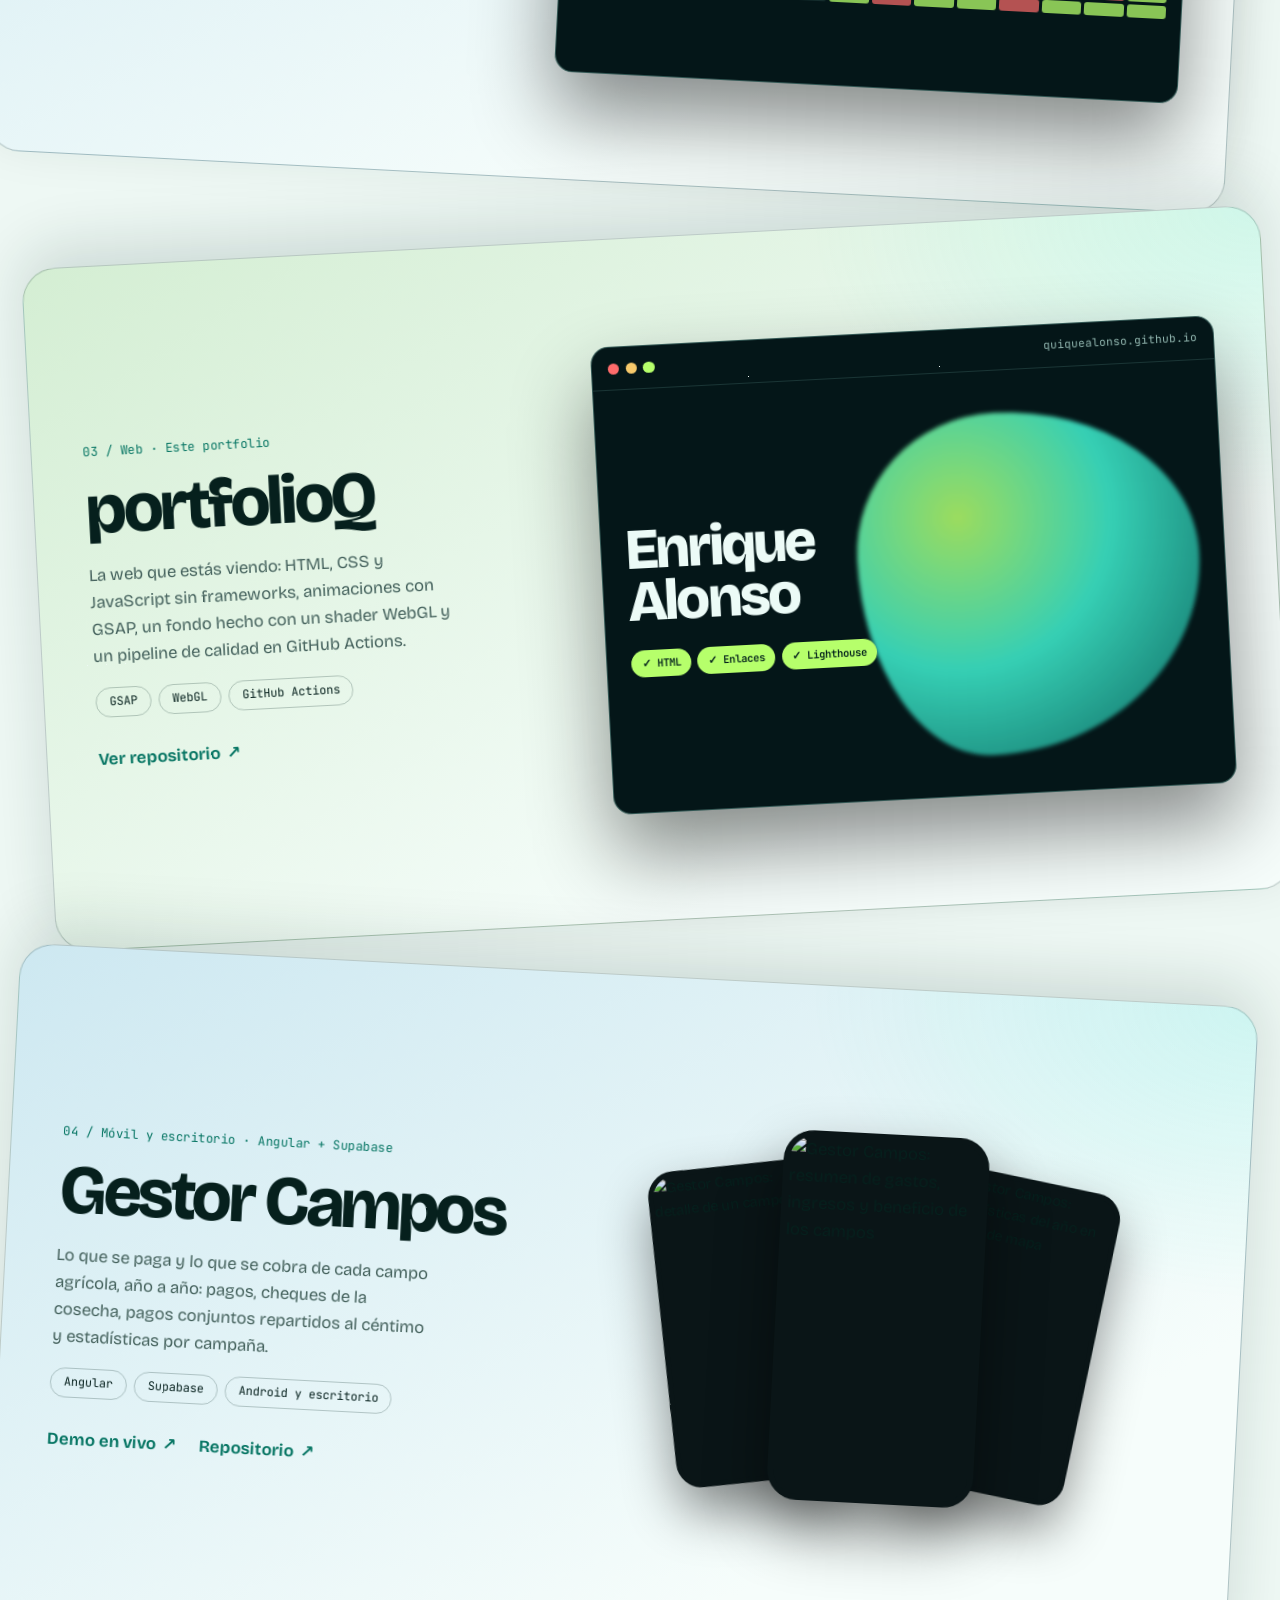
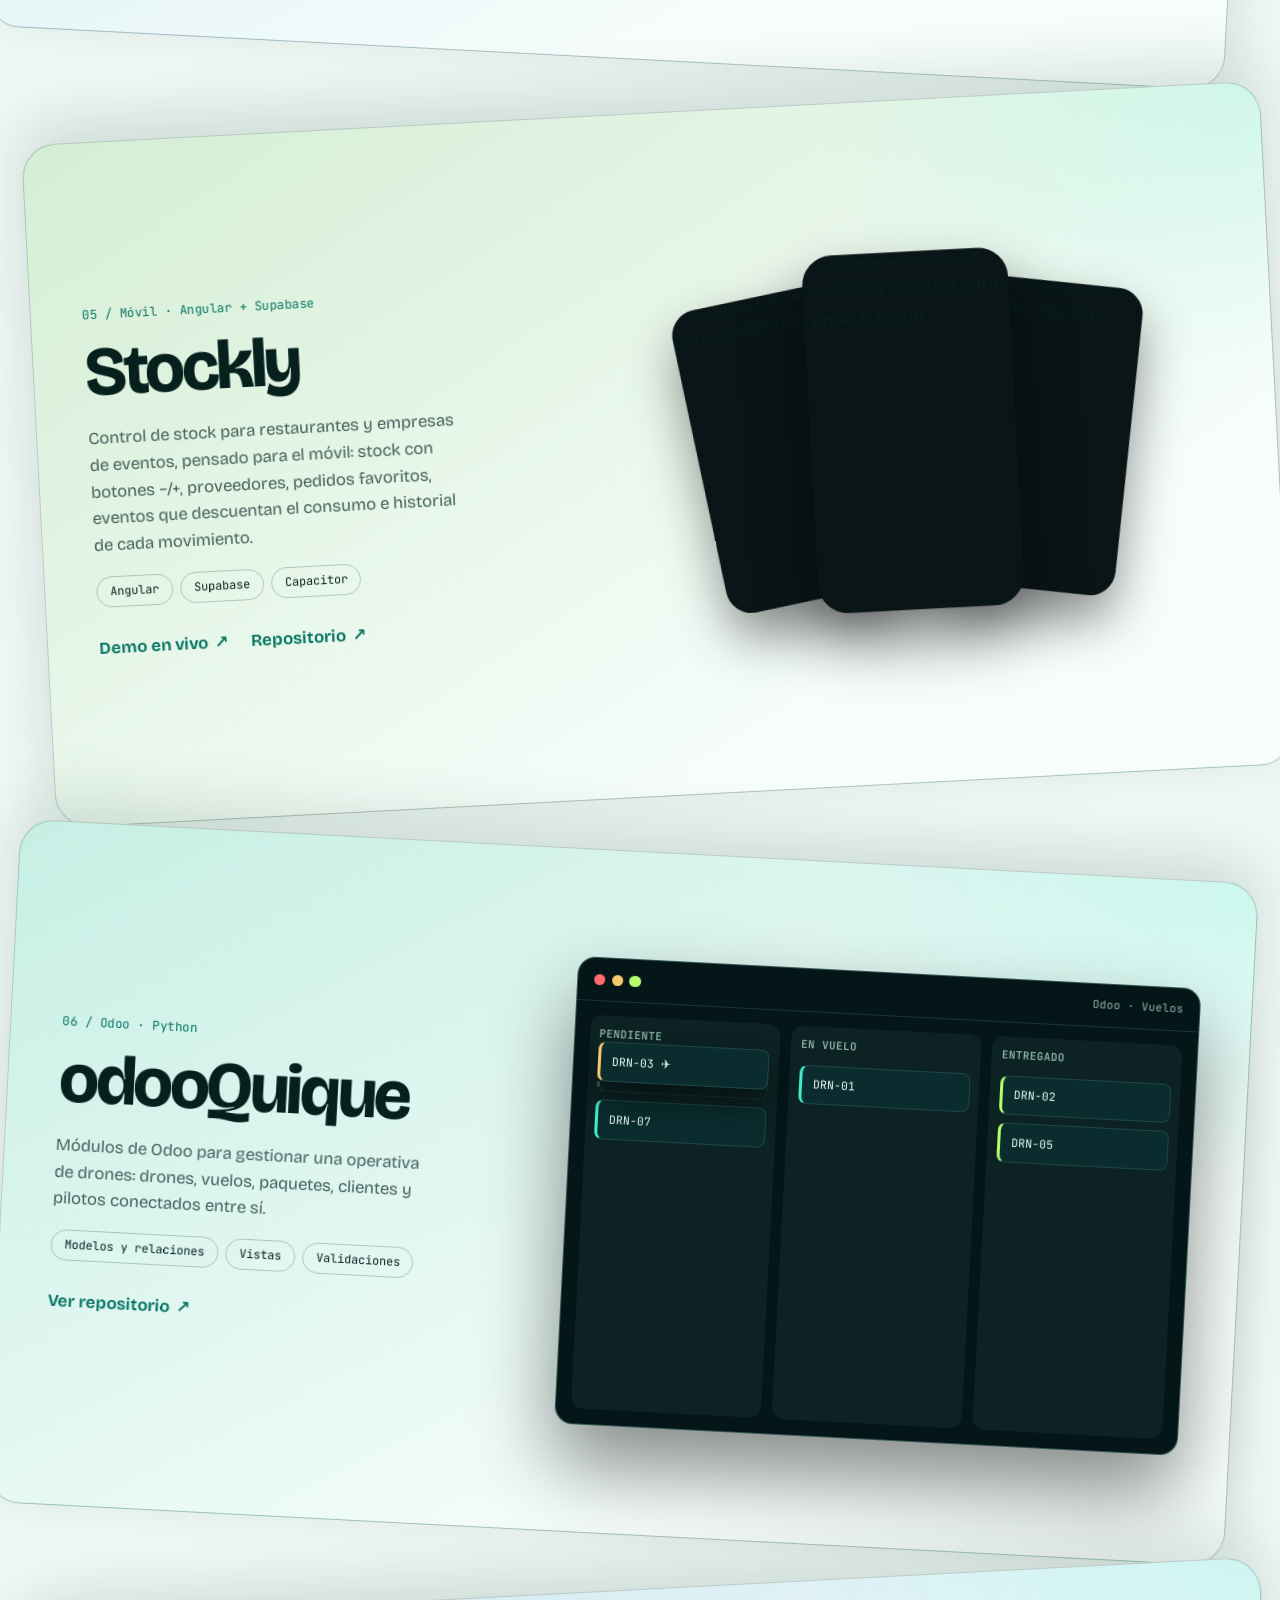
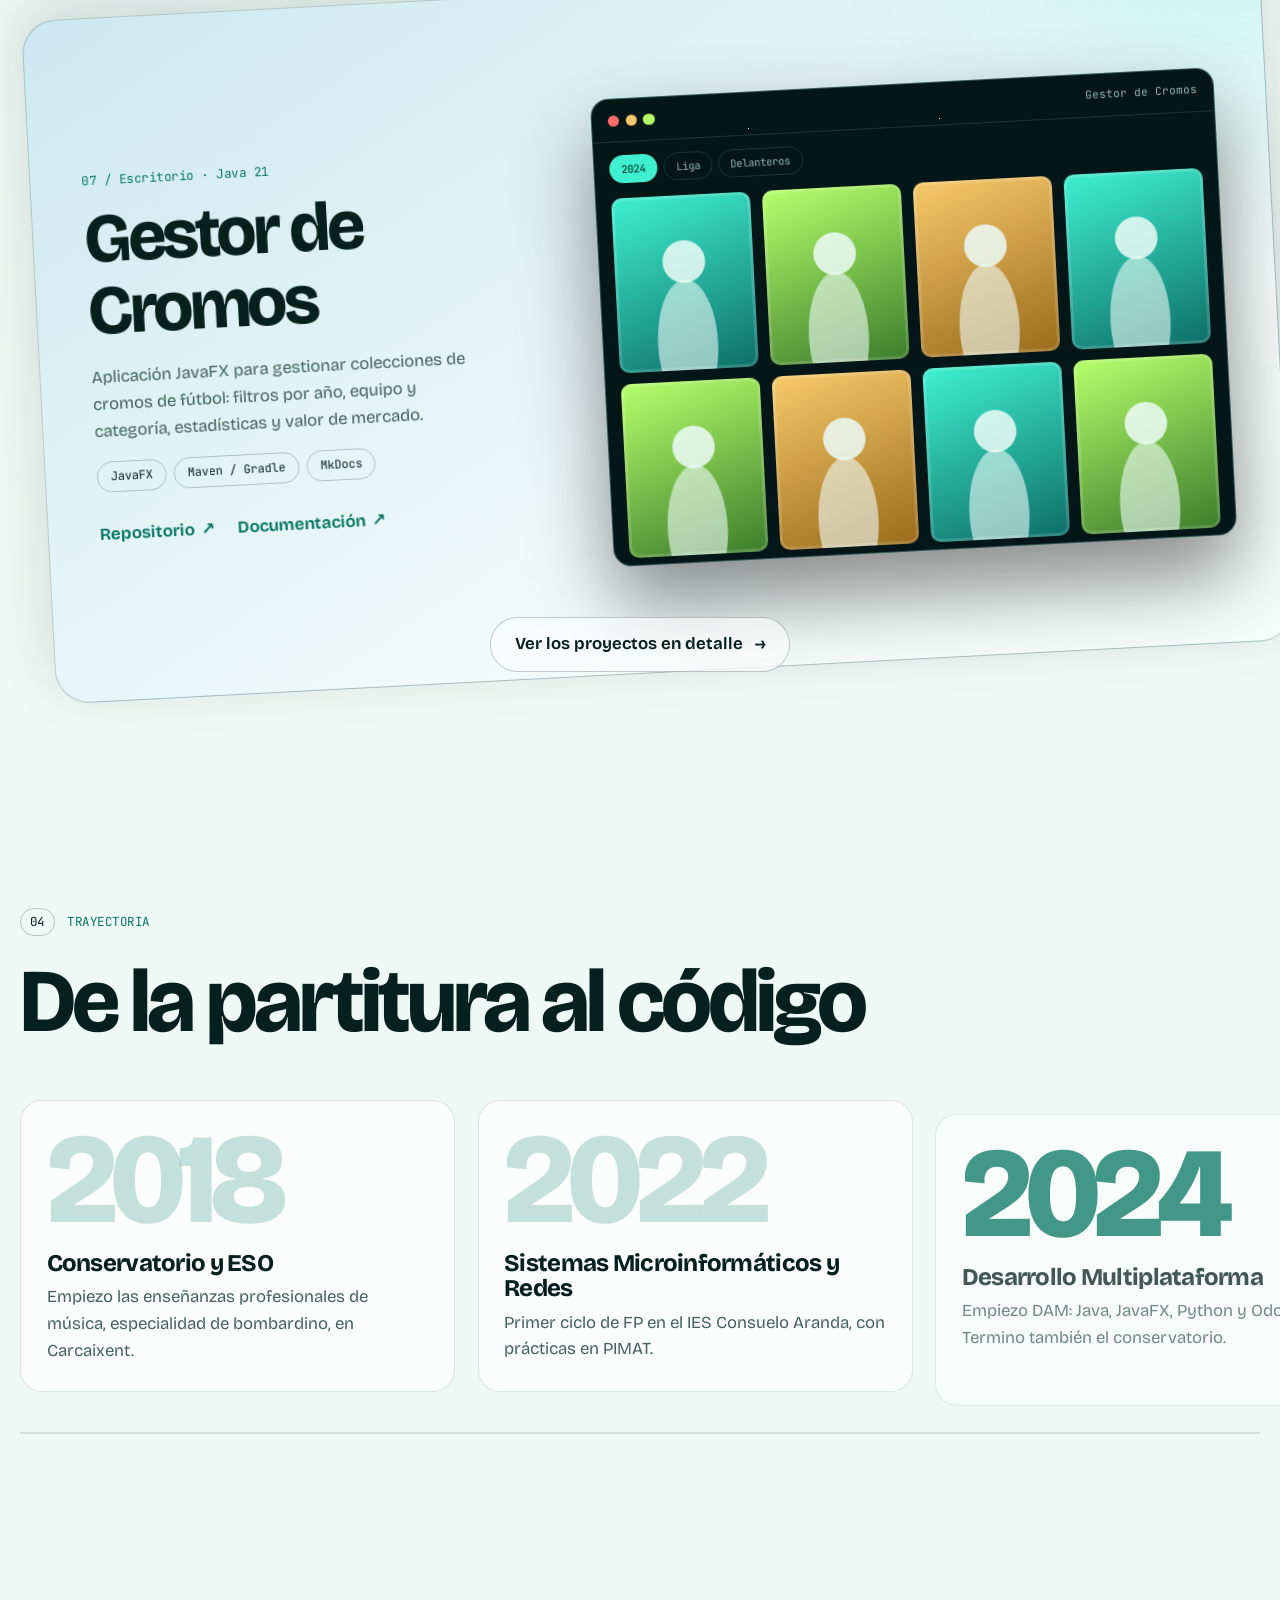
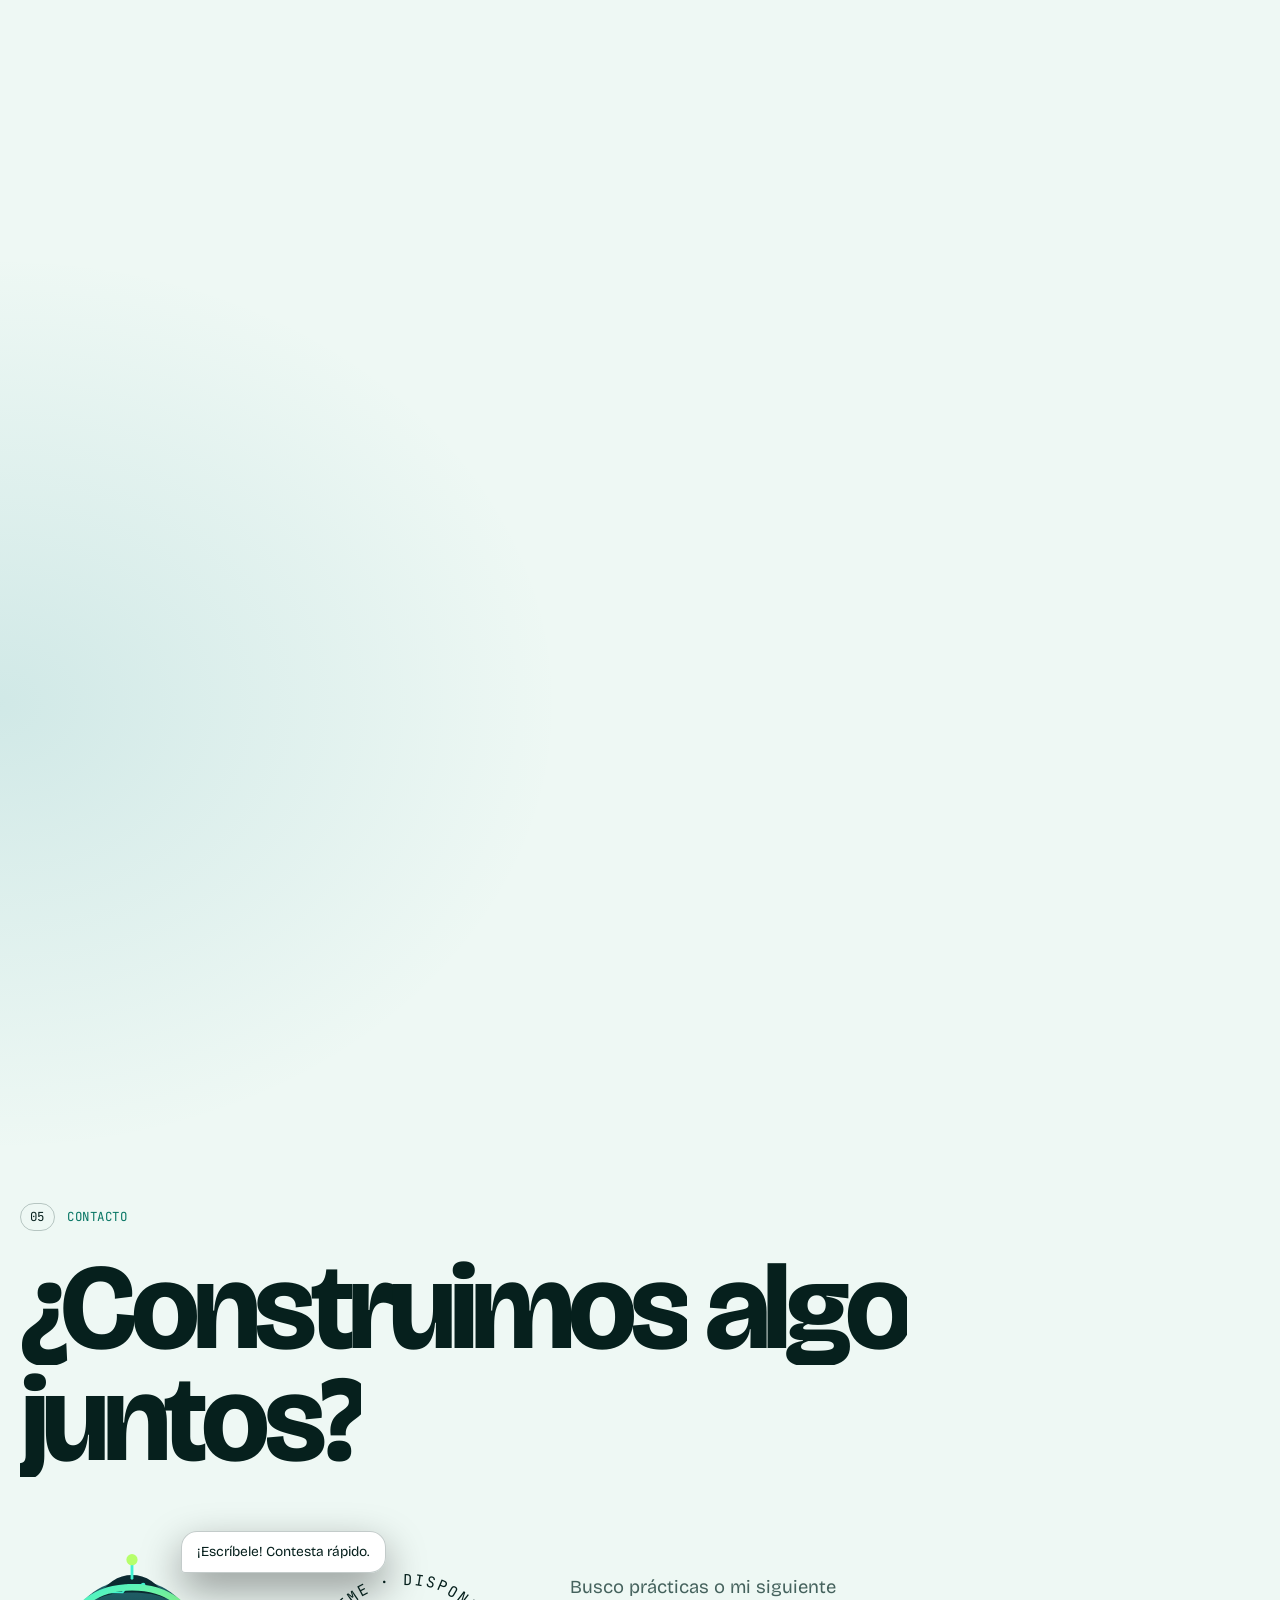
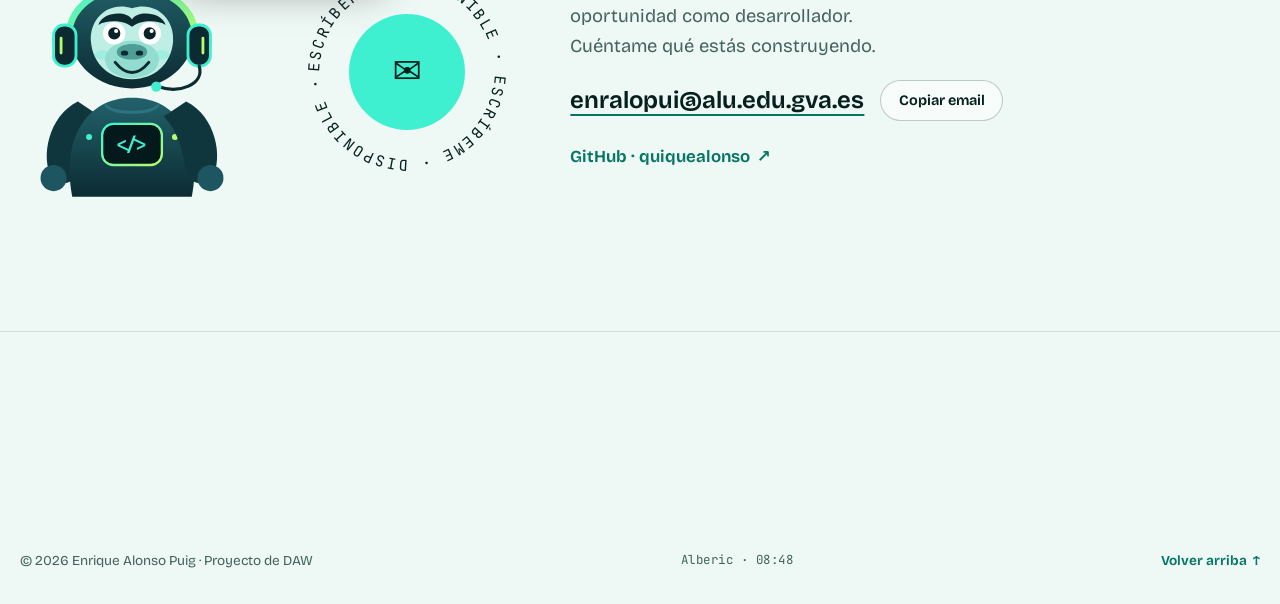
==== commit 1c1f4154: "mejorar la fluidez del cursor y arreglar las transiciones entre páginas Cursor y rendimiento: - El p" ====
--- a/index.html
+++ b/index.html
@@ -32,9 +32,10 @@
         try {
           if (matchMedia("(prefers-reduced-motion: reduce)").matches) return;
           var s = sessionStorage;
-          if (s.getItem("ea-nav")) {
+          var nav = Number(s.getItem("ea-nav"));
+          s.removeItem("ea-nav");
+          if (nav && Date.now() - nav < 8000) {
             d.classList.add("is-entering");
-            s.removeItem("ea-nav");
           } else if (!s.getItem("ea-seen")) {
             d.classList.add("is-loading");
             s.setItem("ea-seen", "1");
--- a/styles.css
+++ b/styles.css
@@ -575,6 +575,8 @@
 }
 
 .hero-line {
+  /* El cambio de grosor de las letras solo recoloca esta línea, no la página */
+  contain: layout style;
   display: block;
   padding-bottom: 0.06em;
   overflow: clip;
@@ -2811,6 +2813,7 @@
 }
 
 .page-title {
+  contain: layout style;
   margin: 0 0 1.5rem;
   font-size: clamp(3.8rem, 15vw, 14rem);
   font-weight: 800;
@@ -3253,6 +3256,7 @@
   mix-blend-mode: difference;
   opacity: 0;
   pointer-events: none;
+  will-change: transform;
   transition:
     width 0.35s var(--ease-out),
     height 0.35s var(--ease-out),
